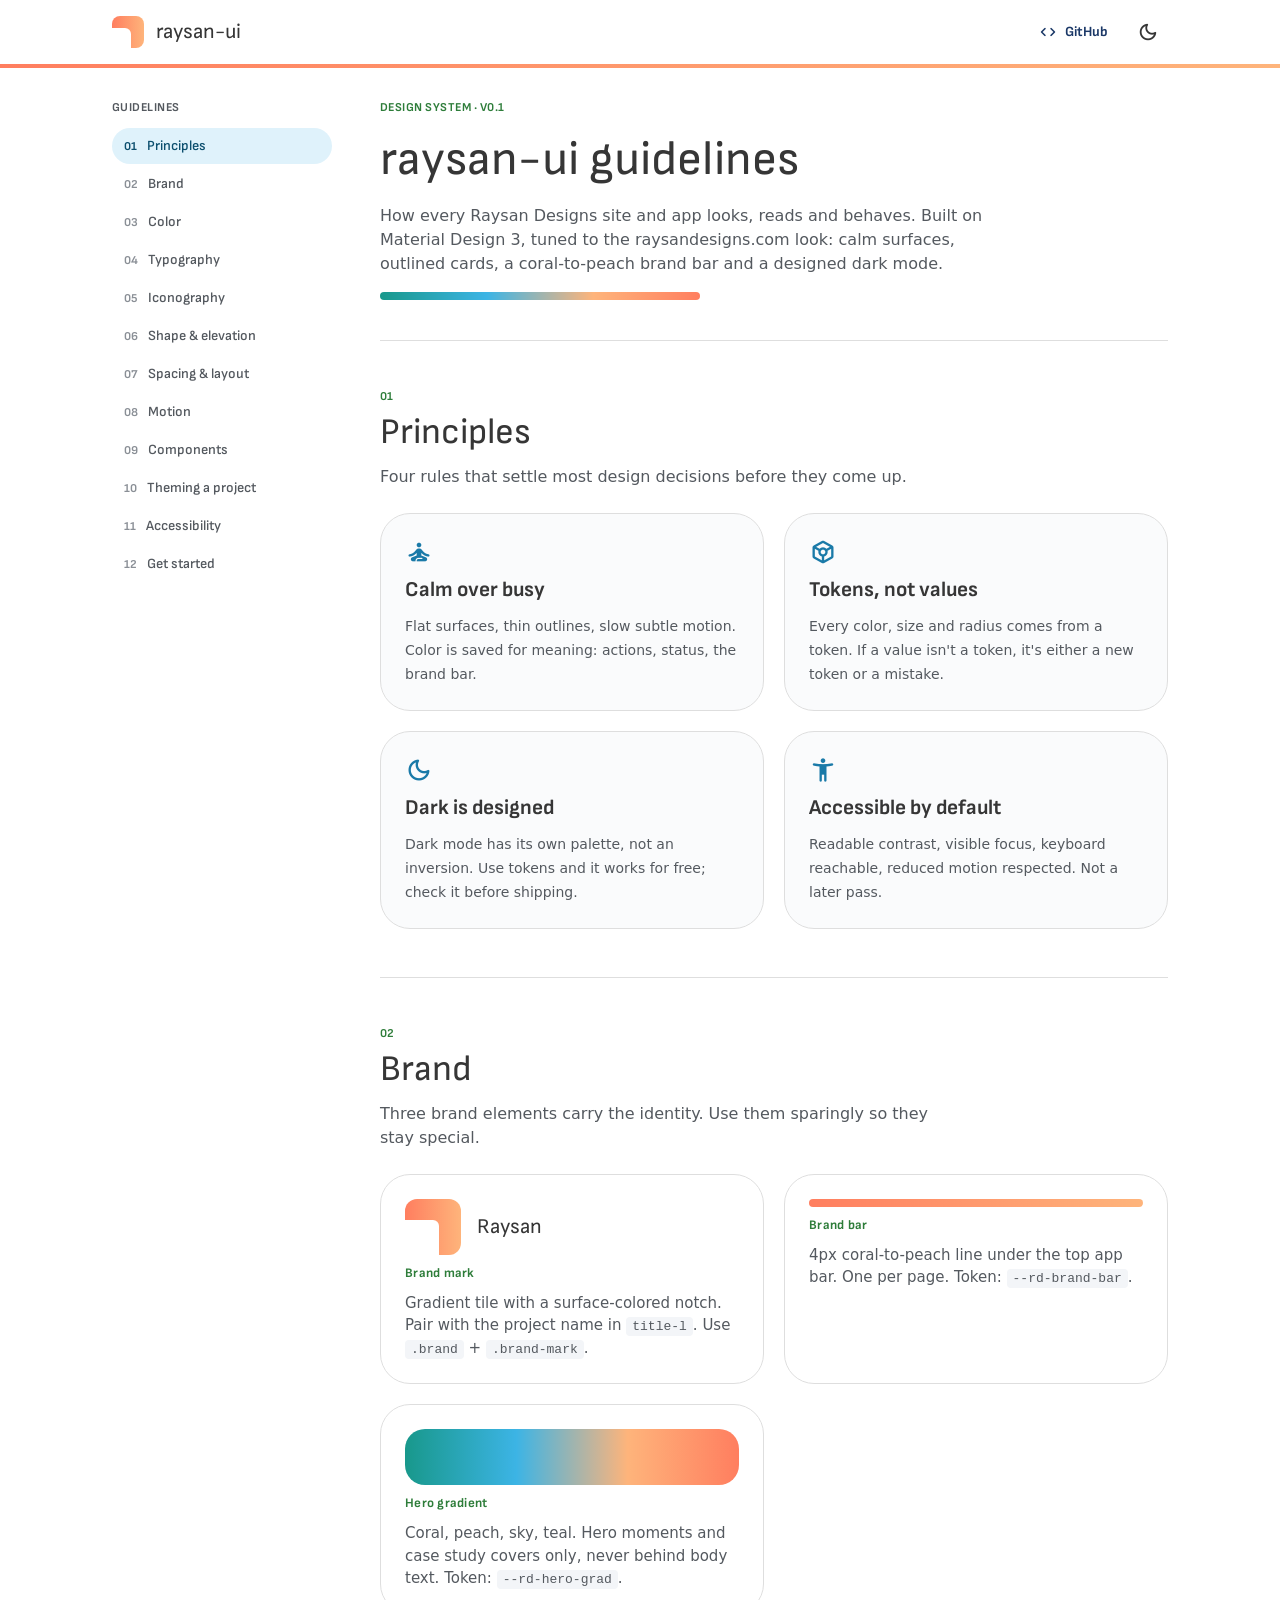
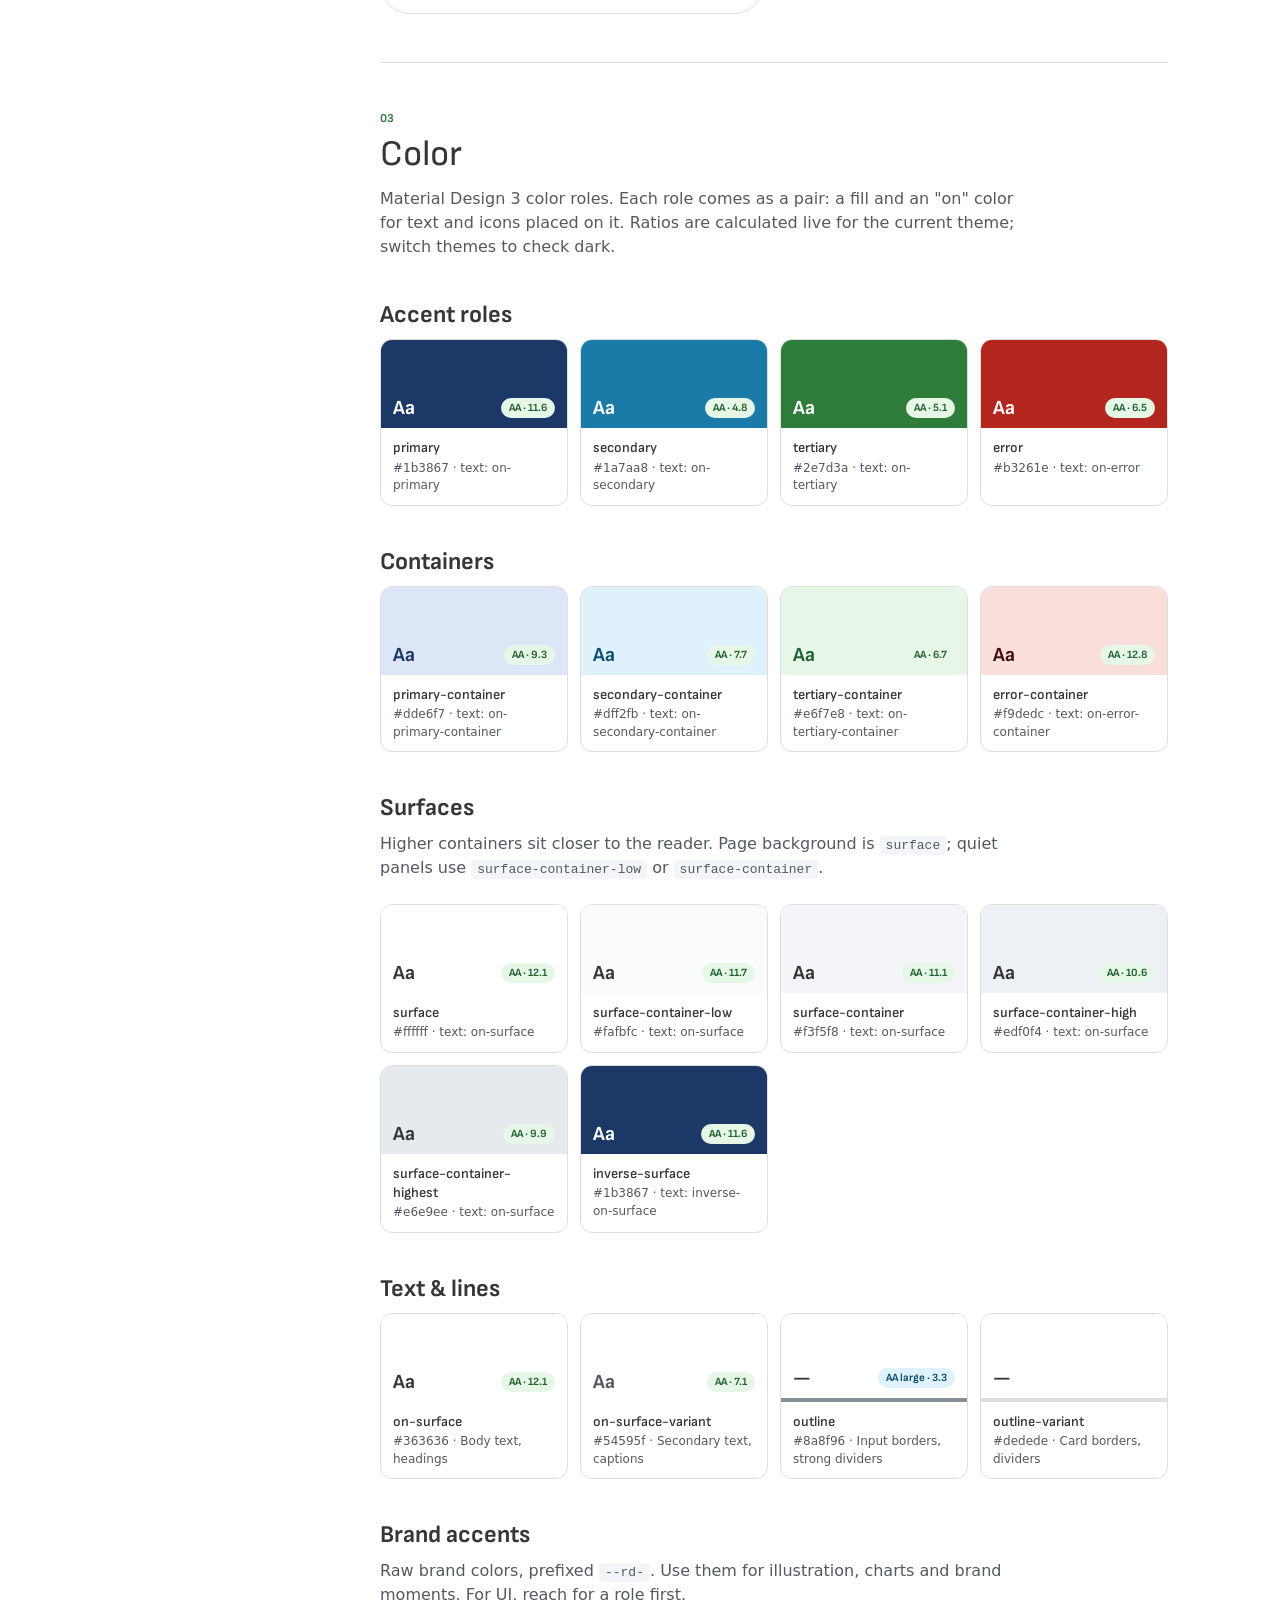
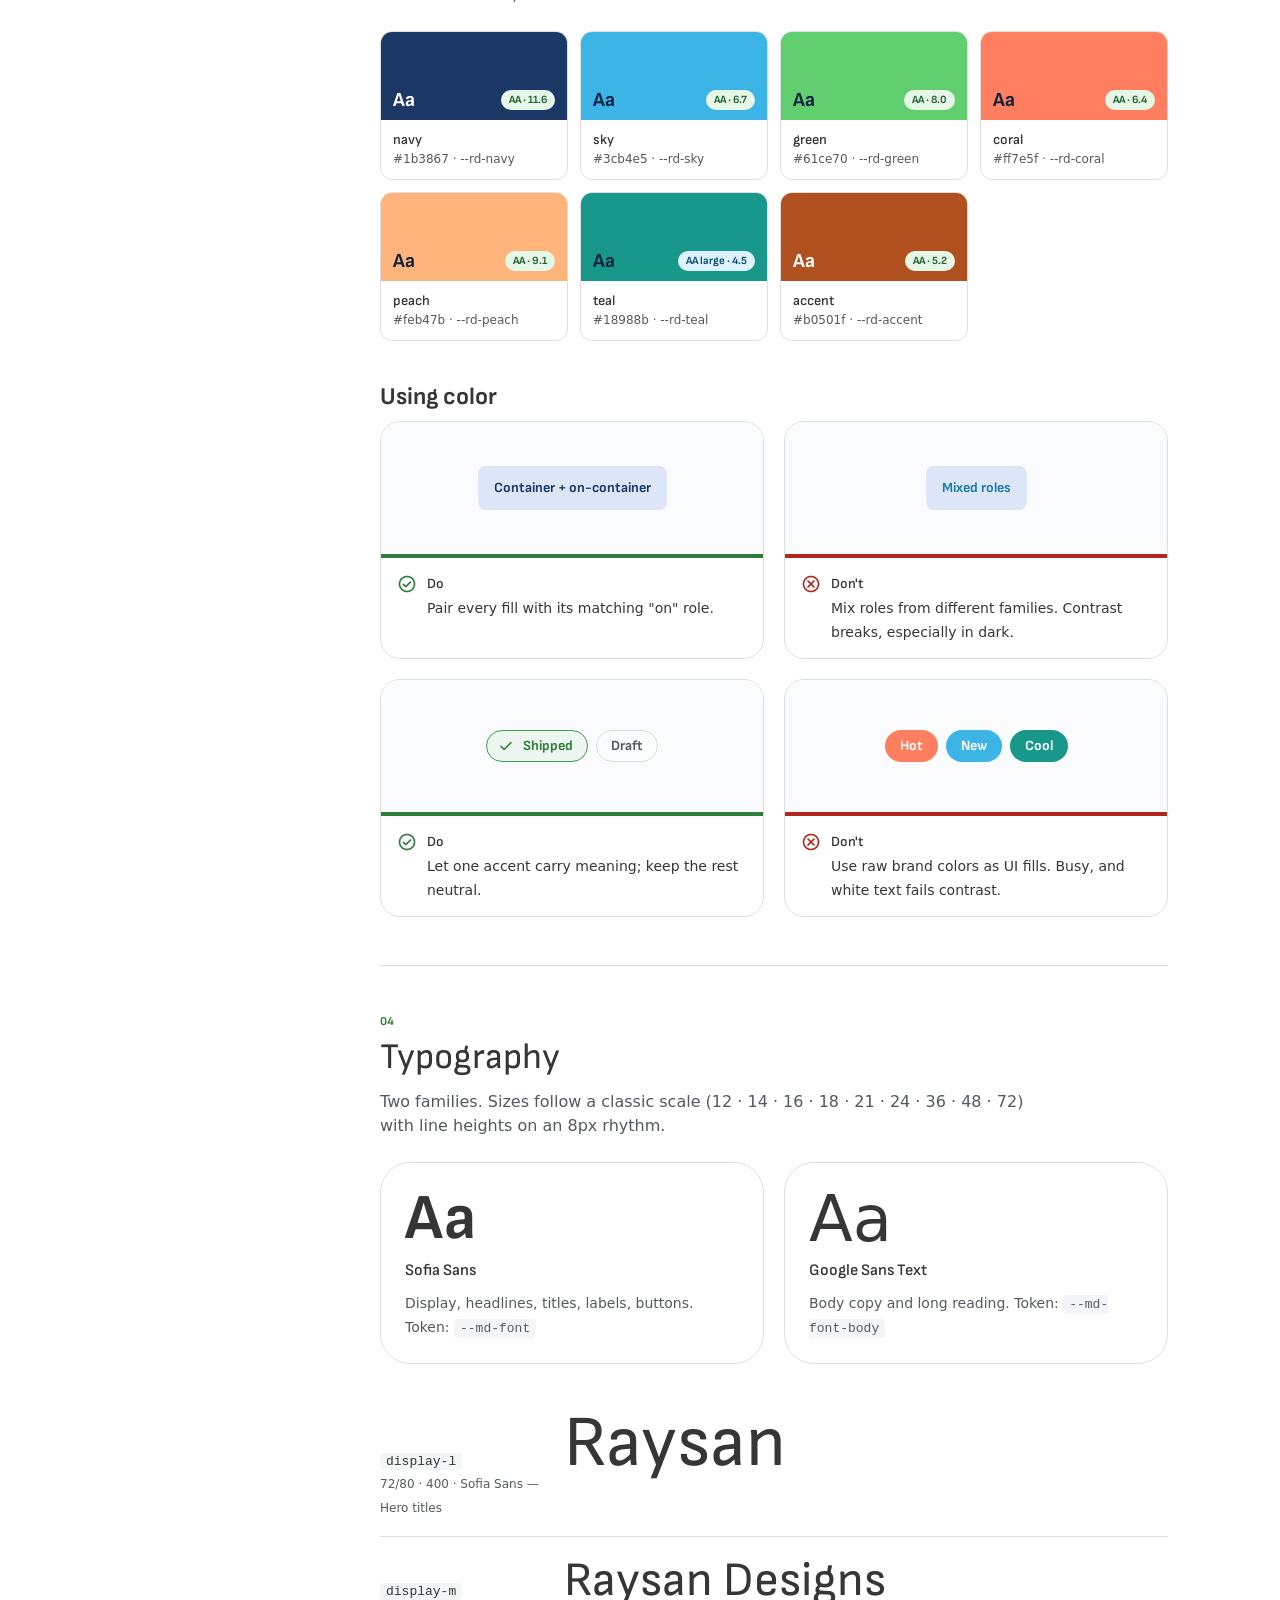
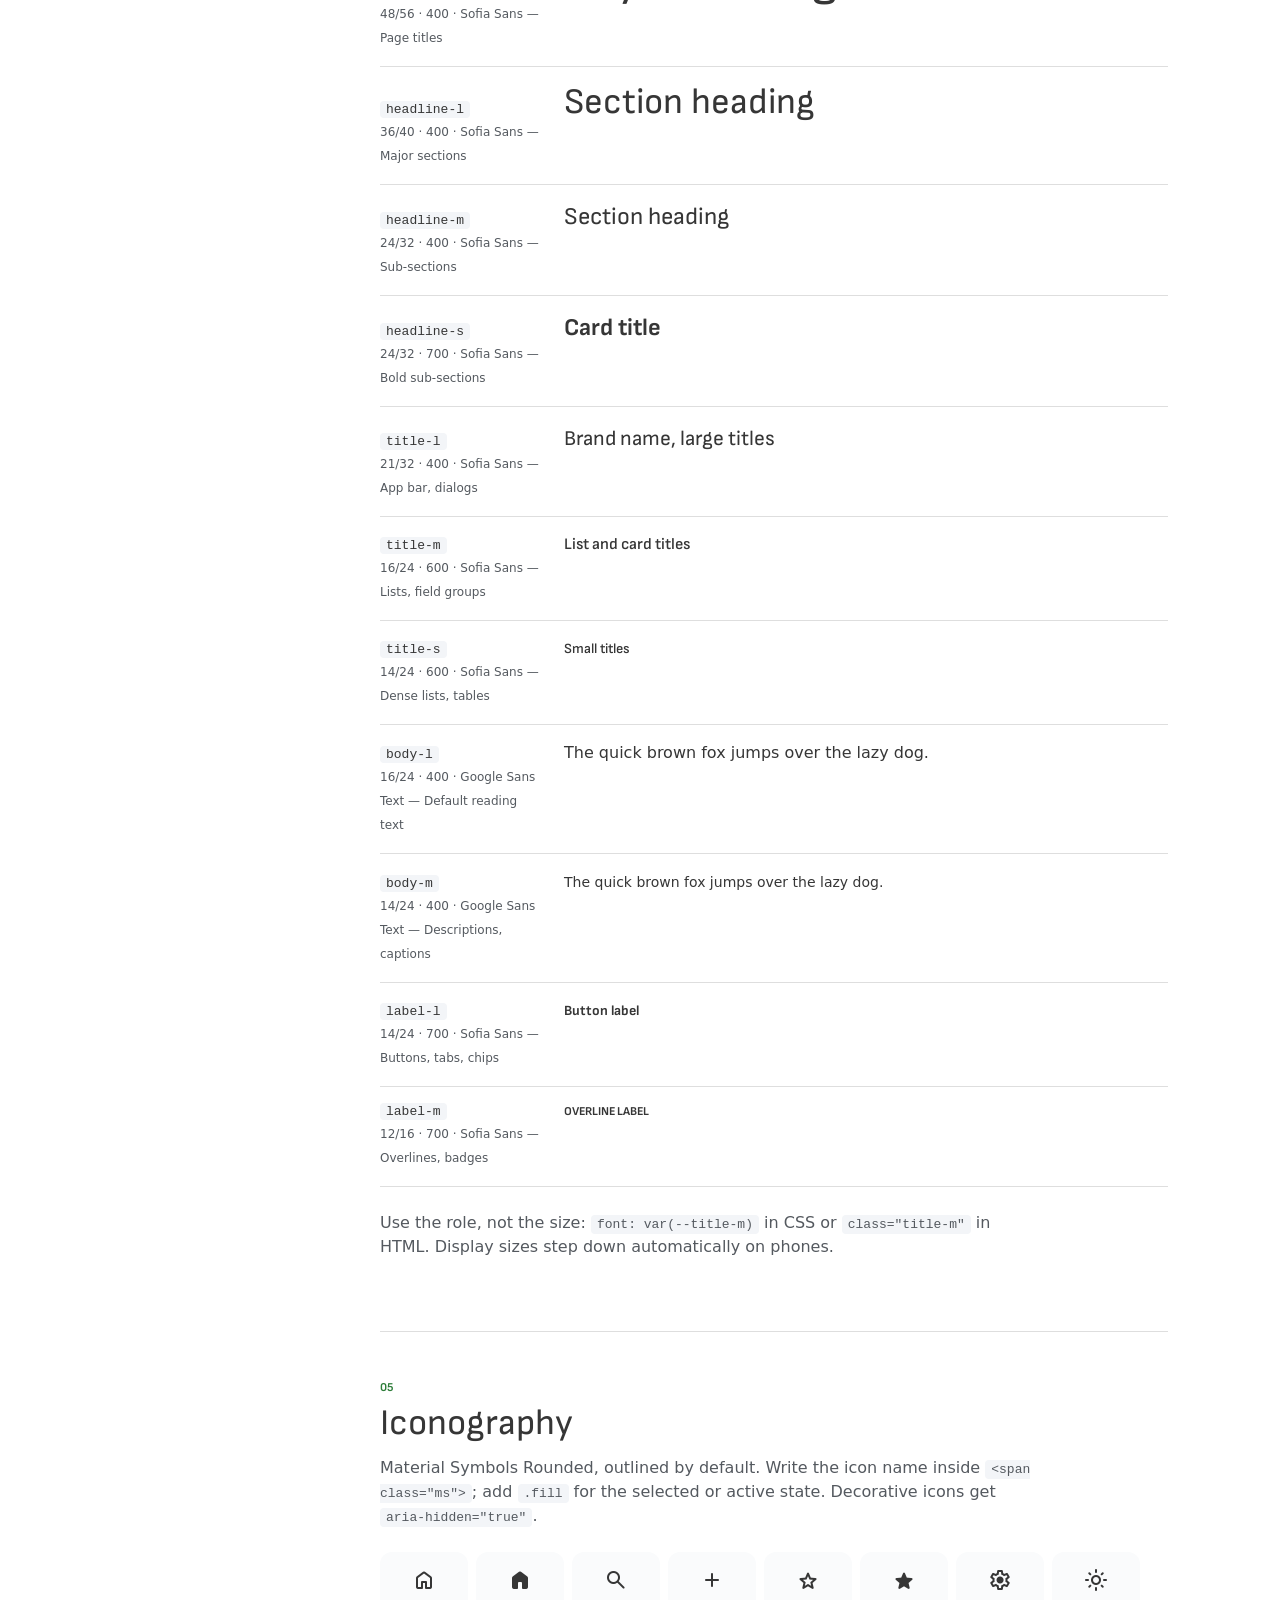
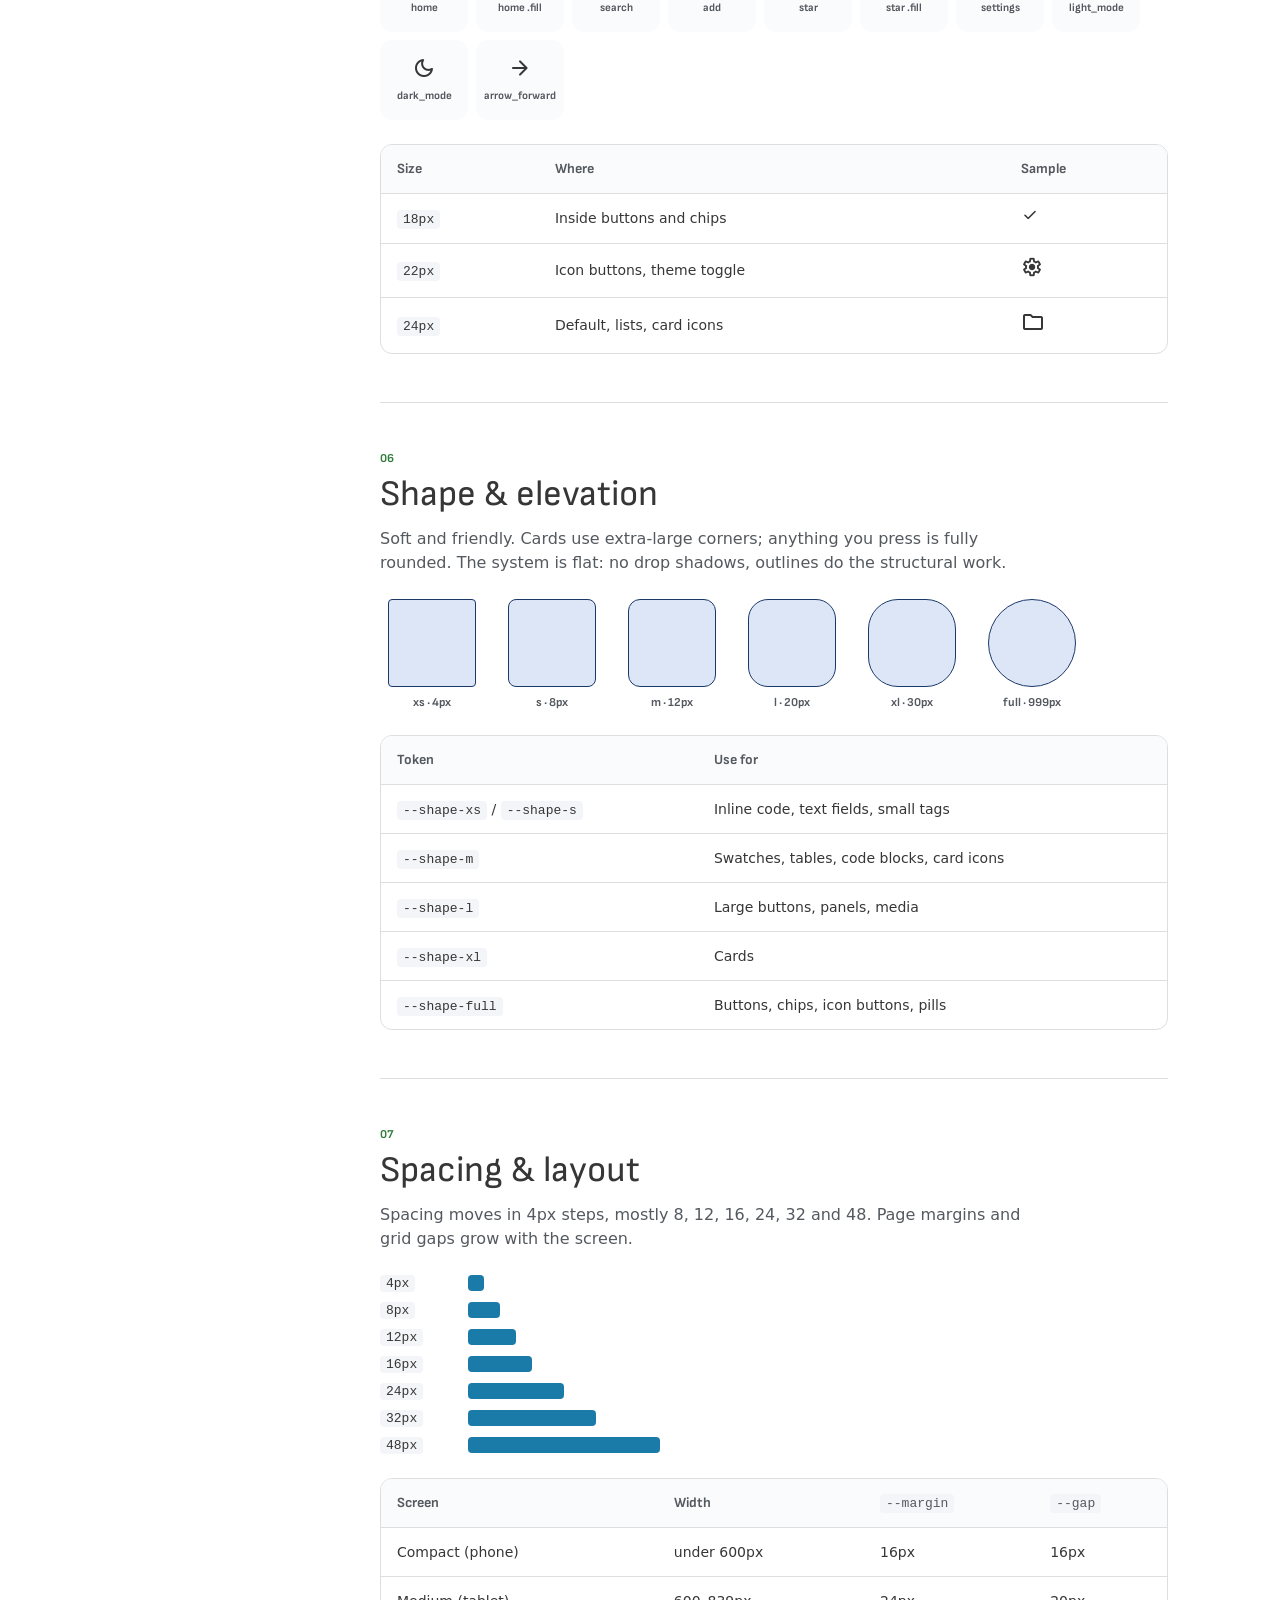
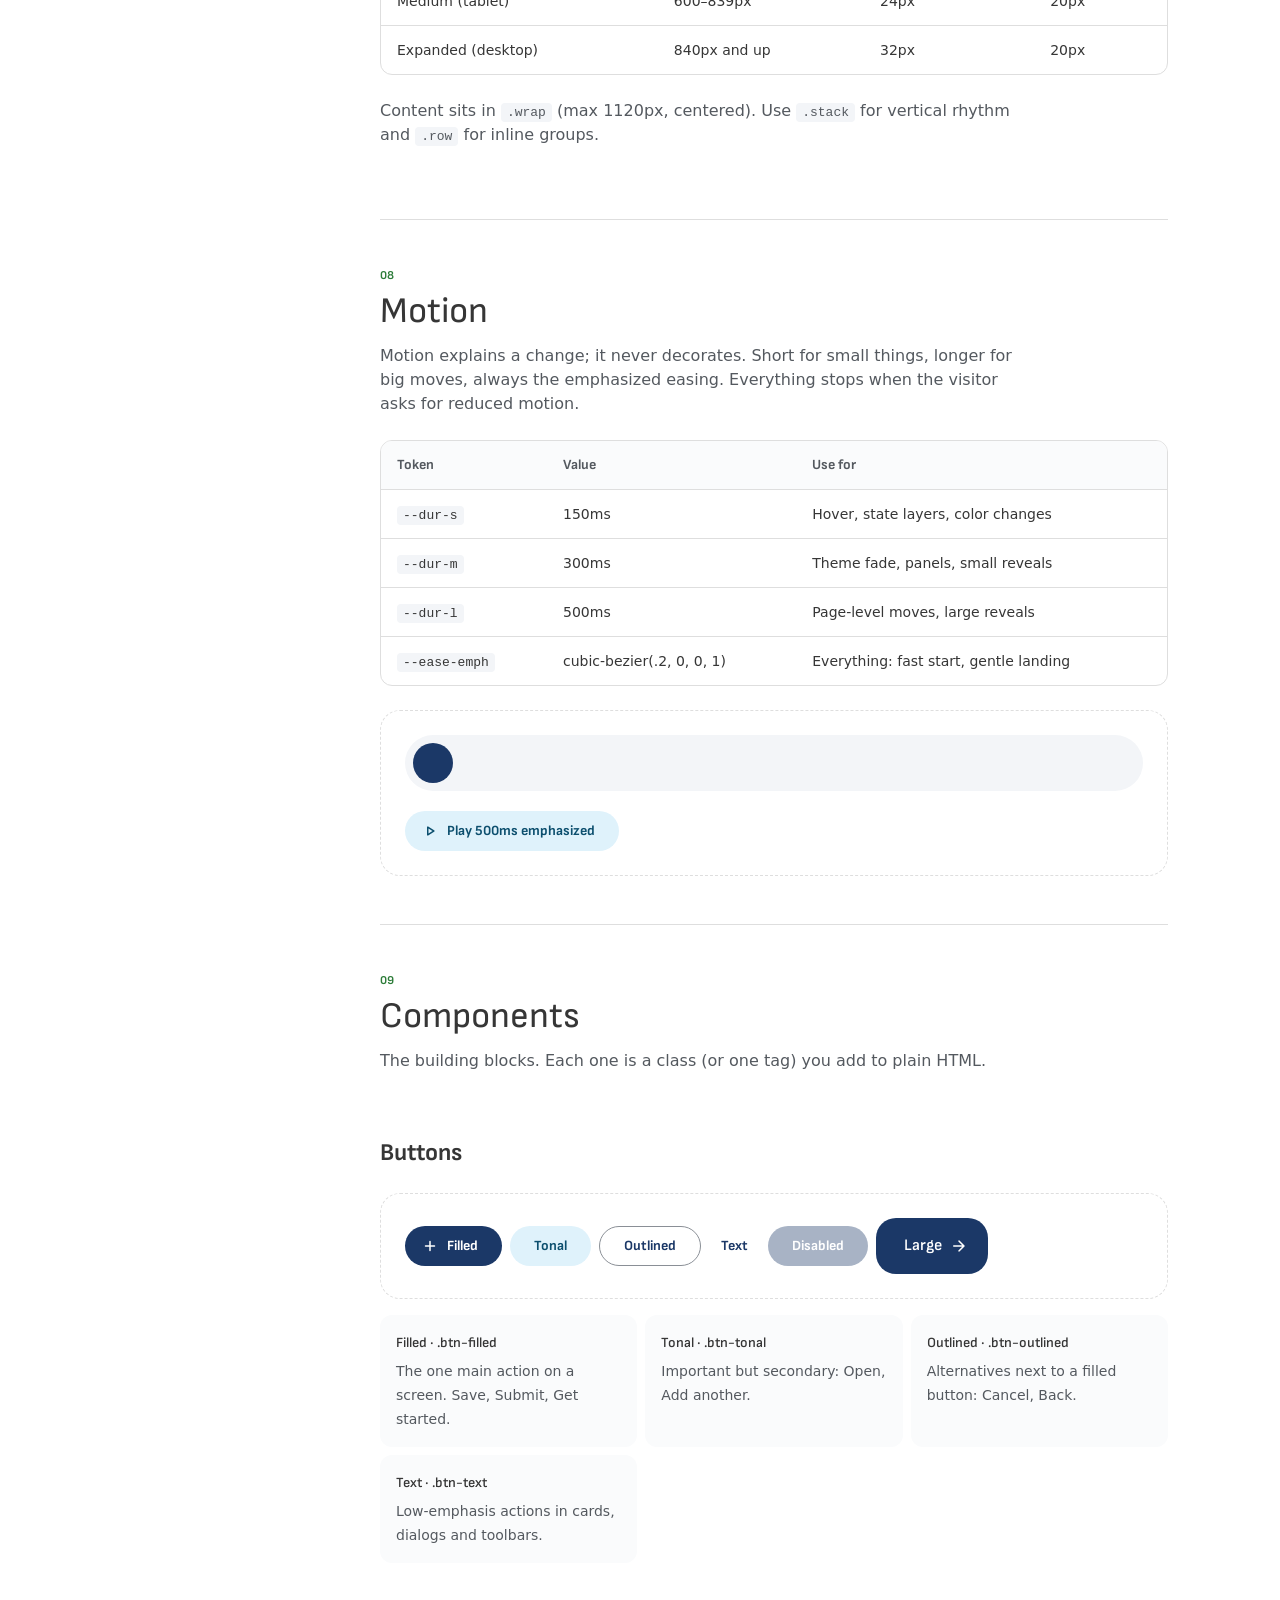
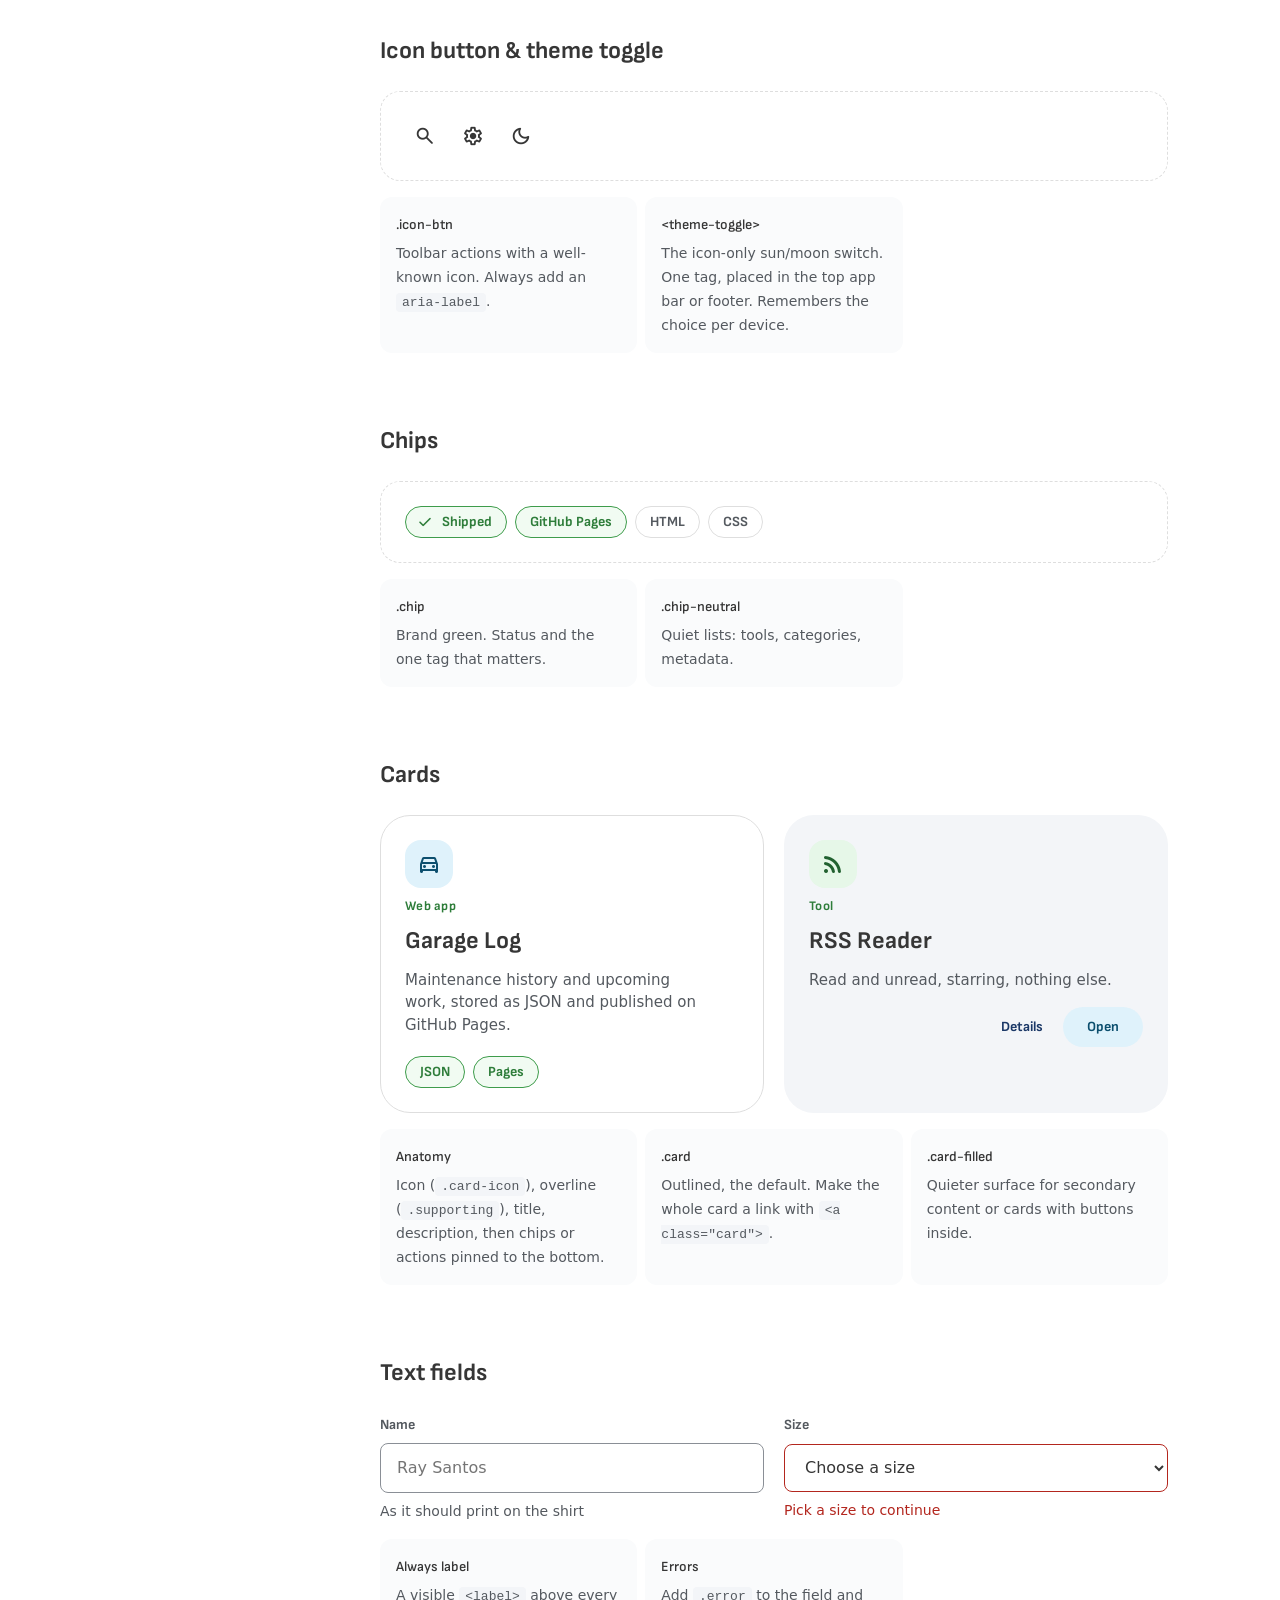
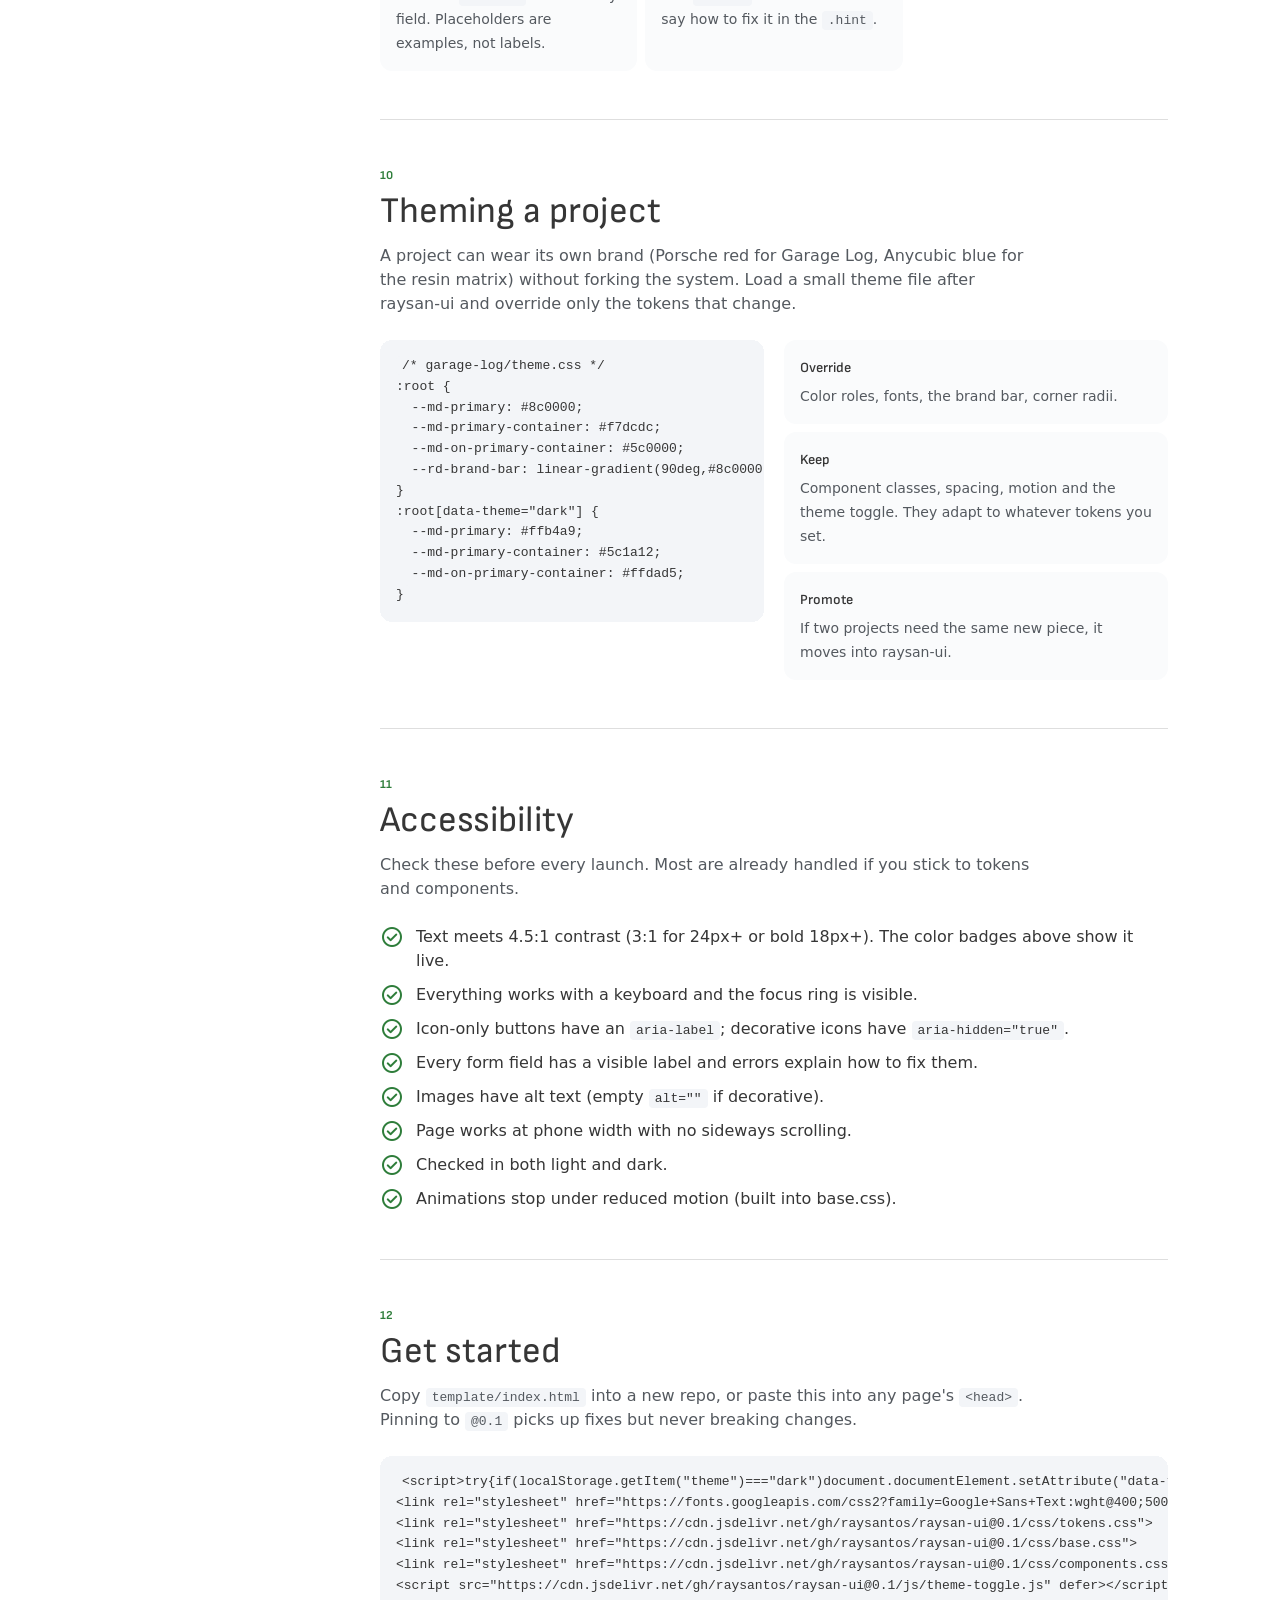
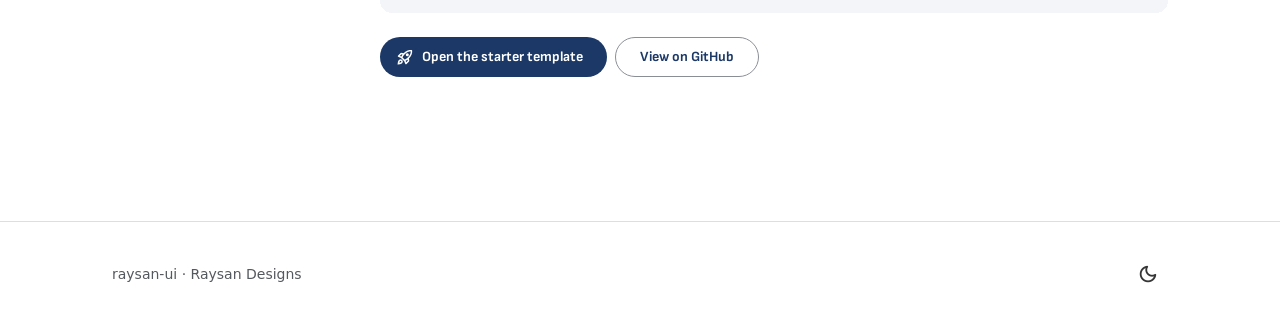
==== index.html @ 1a922b84 "Guidelines page: principles, brand, color with live contrast, type, icons, shape, spacing, motion, c" ====
<!doctype html>
<html lang="en">
<head>
  <meta charset="utf-8">
  <meta name="viewport" content="width=device-width, initial-scale=1">
  <meta name="theme-color" content="#ffffff">
  <title>raysan-ui Guidelines</title>
  <meta name="description" content="Guidelines for the Raysan Designs design system: principles, brand, color, type, icons, shape, spacing, motion, components, theming and accessibility.">
  <script>try{if(localStorage.getItem("theme")==="dark")document.documentElement.setAttribute("data-theme","dark")}catch(e){}</script>
  <link rel="preconnect" href="https://fonts.googleapis.com">
  <link rel="preconnect" href="https://fonts.gstatic.com" crossorigin>
  <link rel="stylesheet" href="https://fonts.googleapis.com/css2?family=Google+Sans+Text:wght@400;500;700&family=Sofia+Sans:ital,wght@0,300;0,400;0,500;0,600;0,700;1,400&family=Material+Symbols+Rounded:opsz,wght,FILL,GRAD@20..48,100..700,0..1,-50..200&display=swap">
  <link rel="stylesheet" href="css/tokens.css">
  <link rel="stylesheet" href="css/base.css">
  <link rel="stylesheet" href="css/components.css">
  <link rel="stylesheet" href="docs/guidelines.css">
  <script src="js/theme-toggle.js" defer></script>
</head>
<body>
  <a class="skip btn btn-filled" href="#main">Skip to content</a>

  <header class="top-app-bar">
    <div class="wrap">
      <a class="brand" href="./"><span class="brand-mark" aria-hidden="true"></span>raysan-ui</a>
      <div class="row">
        <a class="btn btn-text" href="https://github.com/raysantos/raysan-ui"><span class="ms" aria-hidden="true">code</span>GitHub</a>
        <theme-toggle></theme-toggle>
      </div>
    </div>
    <div class="brand-bar"></div>
  </header>

  <div class="wrap g-layout">
    <nav class="g-toc" aria-label="Contents">
      <p>Guidelines</p>
      <ol>
        <li><a href="#principles">Principles</a></li>
        <li><a href="#brand">Brand</a></li>
        <li><a href="#color">Color</a></li>
        <li><a href="#type">Typography</a></li>
        <li><a href="#icons">Iconography</a></li>
        <li><a href="#shape">Shape &amp; elevation</a></li>
        <li><a href="#layout">Spacing &amp; layout</a></li>
        <li><a href="#motion">Motion</a></li>
        <li><a href="#components">Components</a></li>
        <li><a href="#theming">Theming a project</a></li>
        <li><a href="#a11y">Accessibility</a></li>
        <li><a href="#start">Get started</a></li>
      </ol>
    </nav>

    <main id="main">
      <div class="g-hero">
        <p class="overline">Design system · v0.1</p>
        <h1 class="display-m">raysan-ui guidelines</h1>
        <p class="body-l muted" style="max-width:62ch">How every Raysan Designs site and app looks, reads and behaves. Built on Material Design 3, tuned to the raysandesigns.com look: calm surfaces, outlined cards, a coral-to-peach brand bar and a designed dark mode.</p>
        <div class="g-hero-bar" aria-hidden="true"></div>
      </div>

      <!-- 01 Principles -->
      <section class="g-section" id="principles">
        <p class="overline">01</p>
        <h2>Principles</h2>
        <p class="g-lede">Four rules that settle most design decisions before they come up.</p>
        <div class="g-grid-2">
          <div class="g-principle"><span class="ms" aria-hidden="true">self_improvement</span><h3>Calm over busy</h3><p>Flat surfaces, thin outlines, slow subtle motion. Color is saved for meaning: actions, status, the brand bar.</p></div>
          <div class="g-principle"><span class="ms" aria-hidden="true">token</span><h3>Tokens, not values</h3><p>Every color, size and radius comes from a token. If a value isn't a token, it's either a new token or a mistake.</p></div>
          <div class="g-principle"><span class="ms" aria-hidden="true">dark_mode</span><h3>Dark is designed</h3><p>Dark mode has its own palette, not an inversion. Use tokens and it works for free; check it before shipping.</p></div>
          <div class="g-principle"><span class="ms" aria-hidden="true">accessibility_new</span><h3>Accessible by default</h3><p>Readable contrast, visible focus, keyboard reachable, reduced motion respected. Not a later pass.</p></div>
        </div>
      </section>

      <!-- 02 Brand -->
      <section class="g-section" id="brand">
        <p class="overline">02</p>
        <h2>Brand</h2>
        <p class="g-lede">Three brand elements carry the identity. Use them sparingly so they stay special.</p>
        <div class="g-grid-2">
          <div class="card">
            <div class="row" style="gap:16px"><span class="brand-mark" style="width:56px;height:56px;border-radius:12px" aria-hidden="true"></span><span class="title-l">Raysan</span></div>
            <p class="supporting">Brand mark</p>
            <p>Gradient tile with a surface-colored notch. Pair with the project name in <code>title-l</code>. Use <code>.brand</code> + <code>.brand-mark</code>.</p>
          </div>
          <div class="card">
            <div class="brand-bar" style="height:8px;border-radius:4px"></div>
            <p class="supporting">Brand bar</p>
            <p>4px coral-to-peach line under the top app bar. One per page. Token: <code>--rd-brand-bar</code>.</p>
          </div>
          <div class="card">
            <div style="height:56px;border-radius:var(--shape-l);background:var(--rd-hero-grad)"></div>
            <p class="supporting">Hero gradient</p>
            <p>Coral, peach, sky, teal. Hero moments and case study covers only, never behind body text. Token: <code>--rd-hero-grad</code>.</p>
          </div>
        </div>
      </section>

      <!-- 03 Color -->
      <section class="g-section" id="color">
        <p class="overline">03</p>
        <h2>Color</h2>
        <p class="g-lede">Material Design 3 color roles. Each role comes as a pair: a fill and an "on" color for text and icons placed on it. Ratios are calculated live for the current theme; switch themes to check dark.</p>

        <h3>Accent roles</h3>
        <div class="g-grid" data-swatches="primary secondary tertiary error"></div>

        <h3>Containers</h3>
        <div class="g-grid" data-swatches="primary-container secondary-container tertiary-container error-container"></div>

        <h3>Surfaces</h3>
        <p class="g-lede">Higher containers sit closer to the reader. Page background is <code>surface</code>; quiet panels use <code>surface-container-low</code> or <code>surface-container</code>.</p>
        <div class="g-grid" data-swatches="surface surface-container-low surface-container surface-container-high surface-container-highest inverse-surface"></div>

        <h3>Text &amp; lines</h3>
        <div class="g-grid" data-text-swatches="on-surface on-surface-variant outline outline-variant"></div>

        <h3>Brand accents</h3>
        <p class="g-lede">Raw brand colors, prefixed <code>--rd-</code>. Use them for illustration, charts and brand moments. For UI, reach for a role first.</p>
        <div class="g-grid" data-accents="rd-navy rd-sky rd-green rd-coral rd-peach rd-teal rd-accent"></div>

        <h3>Using color</h3>
        <div class="g-grid-2">
          <div class="g-dd do">
            <div class="stage"><span style="padding:10px 16px;border-radius:var(--shape-s);background:var(--md-primary-container);color:var(--md-on-primary-container);font:var(--label-l)">Container + on-container</span></div>
            <div class="verdict"><span class="ms" aria-hidden="true">check_circle</span><div><b>Do</b>Pair every fill with its matching "on" role.</div></div>
          </div>
          <div class="g-dd dont">
            <div class="stage"><span style="padding:10px 16px;border-radius:var(--shape-s);background:var(--md-primary-container);color:var(--md-secondary);font:var(--label-l)">Mixed roles</span></div>
            <div class="verdict"><span class="ms" aria-hidden="true">cancel</span><div><b>Don't</b>Mix roles from different families. Contrast breaks, especially in dark.</div></div>
          </div>
          <div class="g-dd do">
            <div class="stage"><span class="chip"><span class="ms" aria-hidden="true">check</span>Shipped</span><span class="chip chip-neutral">Draft</span></div>
            <div class="verdict"><span class="ms" aria-hidden="true">check_circle</span><div><b>Do</b>Let one accent carry meaning; keep the rest neutral.</div></div>
          </div>
          <div class="g-dd dont">
            <div class="stage"><span class="chip" style="background:var(--rd-coral);color:#fff;border-color:transparent">Hot</span><span class="chip" style="background:var(--rd-sky);color:#fff;border-color:transparent">New</span><span class="chip" style="background:var(--rd-teal);color:#fff;border-color:transparent">Cool</span></div>
            <div class="verdict"><span class="ms" aria-hidden="true">cancel</span><div><b>Don't</b>Use raw brand colors as UI fills. Busy, and white text fails contrast.</div></div>
          </div>
        </div>
      </section>

      <!-- 04 Type -->
      <section class="g-section" id="type">
        <p class="overline">04</p>
        <h2>Typography</h2>
        <p class="g-lede">Two families. Sizes follow a classic scale (12 · 14 · 16 · 18 · 21 · 24 · 36 · 48 · 72) with line heights on an 8px rhythm.</p>
        <div class="g-fonts">
          <div class="g-font"><span class="big" style="font-family:var(--md-font);font-weight:700">Aa</span><strong class="title-m">Sofia Sans</strong><p>Display, headlines, titles, labels, buttons. Token: <code>--md-font</code></p></div>
          <div class="g-font"><span class="big" style="font-family:var(--md-font-body)">Aa</span><strong class="title-m">Google Sans Text</strong><p>Body copy and long reading. Token: <code>--md-font-body</code></p></div>
        </div>
        <div id="type-scale"></div>
        <p class="g-lede" style="margin-top:24px">Use the role, not the size: <code>font: var(--title-m)</code> in CSS or <code>class="title-m"</code> in HTML. Display sizes step down automatically on phones.</p>
      </section>

      <!-- 05 Icons -->
      <section class="g-section" id="icons">
        <p class="overline">05</p>
        <h2>Iconography</h2>
        <p class="g-lede">Material Symbols Rounded, outlined by default. Write the icon name inside <code>&lt;span class="ms"&gt;</code>; add <code>.fill</code> for the selected or active state. Decorative icons get <code>aria-hidden="true"</code>.</p>
        <div class="g-icons">
          <div class="g-icon"><span class="ms" aria-hidden="true">home</span><span>home</span></div>
          <div class="g-icon"><span class="ms fill" aria-hidden="true">home</span><span>home .fill</span></div>
          <div class="g-icon"><span class="ms" aria-hidden="true">search</span><span>search</span></div>
          <div class="g-icon"><span class="ms" aria-hidden="true">add</span><span>add</span></div>
          <div class="g-icon"><span class="ms" aria-hidden="true">star</span><span>star</span></div>
          <div class="g-icon"><span class="ms fill" aria-hidden="true">star</span><span>star .fill</span></div>
          <div class="g-icon"><span class="ms" aria-hidden="true">settings</span><span>settings</span></div>
          <div class="g-icon"><span class="ms" aria-hidden="true">light_mode</span><span>light_mode</span></div>
          <div class="g-icon"><span class="ms" aria-hidden="true">dark_mode</span><span>dark_mode</span></div>
          <div class="g-icon"><span class="ms" aria-hidden="true">arrow_forward</span><span>arrow_forward</span></div>
        </div>
        <div class="g-table-wrap" style="margin-top:24px">
          <table class="g-table">
            <thead><tr><th>Size</th><th>Where</th><th>Sample</th></tr></thead>
            <tbody>
              <tr><td><code>18px</code></td><td>Inside buttons and chips</td><td class="sample"><span class="ms" style="font-size:18px" aria-hidden="true">check</span></td></tr>
              <tr><td><code>22px</code></td><td>Icon buttons, theme toggle</td><td class="sample"><span class="ms" style="font-size:22px" aria-hidden="true">settings</span></td></tr>
              <tr><td><code>24px</code></td><td>Default, lists, card icons</td><td class="sample"><span class="ms" aria-hidden="true">folder</span></td></tr>
            </tbody>
          </table>
        </div>
      </section>

      <!-- 06 Shape -->
      <section class="g-section" id="shape">
        <p class="overline">06</p>
        <h2>Shape &amp; elevation</h2>
        <p class="g-lede">Soft and friendly. Cards use extra-large corners; anything you press is fully rounded. The system is flat: no drop shadows, outlines do the structural work.</p>
        <div class="g-shapes" id="shapes"></div>
        <div class="g-table-wrap" style="margin-top:24px">
          <table class="g-table">
            <thead><tr><th>Token</th><th>Use for</th></tr></thead>
            <tbody>
              <tr><td><code>--shape-xs</code> / <code>--shape-s</code></td><td>Inline code, text fields, small tags</td></tr>
              <tr><td><code>--shape-m</code></td><td>Swatches, tables, code blocks, card icons</td></tr>
              <tr><td><code>--shape-l</code></td><td>Large buttons, panels, media</td></tr>
              <tr><td><code>--shape-xl</code></td><td>Cards</td></tr>
              <tr><td><code>--shape-full</code></td><td>Buttons, chips, icon buttons, pills</td></tr>
            </tbody>
          </table>
        </div>
      </section>

      <!-- 07 Layout -->
      <section class="g-section" id="layout">
        <p class="overline">07</p>
        <h2>Spacing &amp; layout</h2>
        <p class="g-lede">Spacing moves in 4px steps, mostly 8, 12, 16, 24, 32 and 48. Page margins and grid gaps grow with the screen.</p>
        <div class="g-space" id="spacing"></div>
        <div class="g-table-wrap" style="margin-top:24px">
          <table class="g-table">
            <thead><tr><th>Screen</th><th>Width</th><th><code>--margin</code></th><th><code>--gap</code></th></tr></thead>
            <tbody>
              <tr><td>Compact (phone)</td><td>under 600px</td><td>16px</td><td>16px</td></tr>
              <tr><td>Medium (tablet)</td><td>600–839px</td><td>24px</td><td>20px</td></tr>
              <tr><td>Expanded (desktop)</td><td>840px and up</td><td>32px</td><td>20px</td></tr>
            </tbody>
          </table>
        </div>
        <p class="g-lede" style="margin-top:24px">Content sits in <code>.wrap</code> (max 1120px, centered). Use <code>.stack</code> for vertical rhythm and <code>.row</code> for inline groups.</p>
      </section>

      <!-- 08 Motion -->
      <section class="g-section" id="motion">
        <p class="overline">08</p>
        <h2>Motion</h2>
        <p class="g-lede">Motion explains a change; it never decorates. Short for small things, longer for big moves, always the emphasized easing. Everything stops when the visitor asks for reduced motion.</p>
        <div class="g-table-wrap">
          <table class="g-table">
            <thead><tr><th>Token</th><th>Value</th><th>Use for</th></tr></thead>
            <tbody>
              <tr><td><code>--dur-s</code></td><td>150ms</td><td>Hover, state layers, color changes</td></tr>
              <tr><td><code>--dur-m</code></td><td>300ms</td><td>Theme fade, panels, small reveals</td></tr>
              <tr><td><code>--dur-l</code></td><td>500ms</td><td>Page-level moves, large reveals</td></tr>
              <tr><td><code>--ease-emph</code></td><td>cubic-bezier(.2, 0, 0, 1)</td><td>Everything: fast start, gentle landing</td></tr>
            </tbody>
          </table>
        </div>
        <div class="g-demo stack" style="margin-top:24px">
          <div class="g-motion-track" id="motion-track"><div class="g-motion-dot"></div></div>
          <div class="row"><button class="btn btn-tonal" type="button" id="motion-play"><span class="ms" aria-hidden="true">play_arrow</span>Play 500ms emphasized</button></div>
        </div>
      </section>

      <!-- 09 Components -->
      <section class="g-section" id="components">
        <p class="overline">09</p>
        <h2>Components</h2>
        <p class="g-lede">The building blocks. Each one is a class (or one tag) you add to plain HTML.</p>

        <div class="g-comp">
          <h3>Buttons</h3>
          <div class="g-demo row">
            <button class="btn btn-filled" type="button"><span class="ms" aria-hidden="true">add</span>Filled</button>
            <button class="btn btn-tonal" type="button">Tonal</button>
            <button class="btn btn-outlined" type="button">Outlined</button>
            <button class="btn btn-text" type="button">Text</button>
            <button class="btn btn-filled" type="button" disabled>Disabled</button>
            <a class="btn btn-filled btn-lg trail" href="#start">Large<span class="ms" aria-hidden="true">arrow_forward</span></a>
          </div>
          <div class="g-when">
            <div><b>Filled · .btn-filled</b>The one main action on a screen. Save, Submit, Get started.</div>
            <div><b>Tonal · .btn-tonal</b>Important but secondary: Open, Add another.</div>
            <div><b>Outlined · .btn-outlined</b>Alternatives next to a filled button: Cancel, Back.</div>
            <div><b>Text · .btn-text</b>Low-emphasis actions in cards, dialogs and toolbars.</div>
          </div>
        </div>

        <div class="g-comp">
          <h3>Icon button &amp; theme toggle</h3>
          <div class="g-demo row">
            <button class="icon-btn" type="button" aria-label="Search"><span class="ms" aria-hidden="true">search</span></button>
            <button class="icon-btn" type="button" aria-label="Settings"><span class="ms" aria-hidden="true">settings</span></button>
            <theme-toggle></theme-toggle>
          </div>
          <div class="g-when">
            <div><b>.icon-btn</b>Toolbar actions with a well-known icon. Always add an <code>aria-label</code>.</div>
            <div><b>&lt;theme-toggle&gt;</b>The icon-only sun/moon switch. One tag, placed in the top app bar or footer. Remembers the choice per device.</div>
          </div>
        </div>

        <div class="g-comp">
          <h3>Chips</h3>
          <div class="g-demo chips">
            <span class="chip"><span class="ms" aria-hidden="true">check</span>Shipped</span>
            <span class="chip">GitHub Pages</span>
            <span class="chip chip-neutral">HTML</span>
            <span class="chip chip-neutral">CSS</span>
          </div>
          <div class="g-when">
            <div><b>.chip</b>Brand green. Status and the one tag that matters.</div>
            <div><b>.chip-neutral</b>Quiet lists: tools, categories, metadata.</div>
          </div>
        </div>

        <div class="g-comp">
          <h3>Cards</h3>
          <div class="g-grid-2">
            <a class="card" href="#components">
              <div class="card-icon"><span class="ms" aria-hidden="true">directions_car</span></div>
              <p class="supporting">Web app</p>
              <h3 style="margin:0">Garage Log</h3>
              <p>Maintenance history and upcoming work, stored as JSON and published on GitHub Pages.</p>
              <div class="chips"><span class="chip">JSON</span><span class="chip">Pages</span></div>
            </a>
            <div class="card card-filled">
              <div class="card-icon t"><span class="ms" aria-hidden="true">rss_feed</span></div>
              <p class="supporting">Tool</p>
              <h3 style="margin:0">RSS Reader</h3>
              <p>Read and unread, starring, nothing else.</p>
              <div class="card-actions"><button class="btn btn-text" type="button">Details</button><button class="btn btn-tonal" type="button">Open</button></div>
            </div>
          </div>
          <div class="g-when">
            <div><b>Anatomy</b>Icon (<code>.card-icon</code>), overline (<code>.supporting</code>), title, description, then chips or actions pinned to the bottom.</div>
            <div><b>.card</b>Outlined, the default. Make the whole card a link with <code>&lt;a class="card"&gt;</code>.</div>
            <div><b>.card-filled</b>Quieter surface for secondary content or cards with buttons inside.</div>
          </div>
        </div>

        <div class="g-comp">
          <h3>Text fields</h3>
          <div class="g-grid-2">
            <div class="field">
              <label for="f-name">Name</label>
              <input id="f-name" type="text" placeholder="Ray Santos" autocomplete="off">
              <span class="hint">As it should print on the shirt</span>
            </div>
            <div class="field error">
              <label for="f-size">Size</label>
              <select id="f-size"><option value="">Choose a size</option><option>M</option><option>L</option></select>
              <span class="hint">Pick a size to continue</span>
            </div>
          </div>
          <div class="g-when">
            <div><b>Always label</b>A visible <code>&lt;label&gt;</code> above every field. Placeholders are examples, not labels.</div>
            <div><b>Errors</b>Add <code>.error</code> to the field and say how to fix it in the <code>.hint</code>.</div>
          </div>
        </div>
      </section>

      <!-- 10 Theming -->
      <section class="g-section" id="theming">
        <p class="overline">10</p>
        <h2>Theming a project</h2>
        <p class="g-lede">A project can wear its own brand (Porsche red for Garage Log, Anycubic blue for the resin matrix) without forking the system. Load a small theme file after raysan-ui and override only the tokens that change.</p>
        <div class="g-grid-2">
          <div>
<pre class="g-code"><code>/* garage-log/theme.css */
:root {
  --md-primary: #8c0000;
  --md-primary-container: #f7dcdc;
  --md-on-primary-container: #5c0000;
  --rd-brand-bar: linear-gradient(90deg,#8c0000,#d5001c);
}
:root[data-theme="dark"] {
  --md-primary: #ffb4a9;
  --md-primary-container: #5c1a12;
  --md-on-primary-container: #ffdad5;
}</code></pre>
          </div>
          <div class="g-when" style="grid-template-columns:1fr">
            <div><b>Override</b>Color roles, fonts, the brand bar, corner radii.</div>
            <div><b>Keep</b>Component classes, spacing, motion and the theme toggle. They adapt to whatever tokens you set.</div>
            <div><b>Promote</b>If two projects need the same new piece, it moves into raysan-ui.</div>
          </div>
        </div>
      </section>

      <!-- 11 Accessibility -->
      <section class="g-section" id="a11y">
        <p class="overline">11</p>
        <h2>Accessibility</h2>
        <p class="g-lede">Check these before every launch. Most are already handled if you stick to tokens and components.</p>
        <ul class="g-check">
          <li><span class="ms" aria-hidden="true">check_circle</span>Text meets 4.5:1 contrast (3:1 for 24px+ or bold 18px+). The color badges above show it live.</li>
          <li><span class="ms" aria-hidden="true">check_circle</span>Everything works with a keyboard and the focus ring is visible.</li>
          <li><span class="ms" aria-hidden="true">check_circle</span>Icon-only buttons have an <code>aria-label</code>; decorative icons have <code>aria-hidden="true"</code>.</li>
          <li><span class="ms" aria-hidden="true">check_circle</span>Every form field has a visible label and errors explain how to fix them.</li>
          <li><span class="ms" aria-hidden="true">check_circle</span>Images have alt text (empty <code>alt=""</code> if decorative).</li>
          <li><span class="ms" aria-hidden="true">check_circle</span>Page works at phone width with no sideways scrolling.</li>
          <li><span class="ms" aria-hidden="true">check_circle</span>Checked in both light and dark.</li>
          <li><span class="ms" aria-hidden="true">check_circle</span>Animations stop under reduced motion (built into base.css).</li>
        </ul>
      </section>

      <!-- 12 Start -->
      <section class="g-section" id="start">
        <p class="overline">12</p>
        <h2>Get started</h2>
        <p class="g-lede">Copy <code>template/index.html</code> into a new repo, or paste this into any page's <code>&lt;head&gt;</code>. Pinning to <code>@0.1</code> picks up fixes but never breaking changes.</p>
<pre class="g-code"><code>&lt;script&gt;try{if(localStorage.getItem("theme")==="dark")document.documentElement.setAttribute("data-theme","dark")}catch(e){}&lt;/script&gt;
&lt;link rel="stylesheet" href="https://fonts.googleapis.com/css2?family=Google+Sans+Text:wght@400;500;700&amp;family=Sofia+Sans:ital,wght@0,300;0,400;0,500;0,600;0,700;1,400&amp;family=Material+Symbols+Rounded:opsz,wght,FILL,GRAD@20..48,100..700,0..1,-50..200&amp;display=swap"&gt;
&lt;link rel="stylesheet" href="https://cdn.jsdelivr.net/gh/raysantos/raysan-ui@0.1/css/tokens.css"&gt;
&lt;link rel="stylesheet" href="https://cdn.jsdelivr.net/gh/raysantos/raysan-ui@0.1/css/base.css"&gt;
&lt;link rel="stylesheet" href="https://cdn.jsdelivr.net/gh/raysantos/raysan-ui@0.1/css/components.css"&gt;
&lt;script src="https://cdn.jsdelivr.net/gh/raysantos/raysan-ui@0.1/js/theme-toggle.js" defer&gt;&lt;/script&gt;</code></pre>
        <div class="row" style="margin-top:24px">
          <a class="btn btn-filled" href="template/index.html"><span class="ms" aria-hidden="true">rocket_launch</span>Open the starter template</a>
          <a class="btn btn-outlined" href="https://github.com/raysantos/raysan-ui">View on GitHub</a>
        </div>
      </section>
    </main>
  </div>

  <footer class="g-foot">
    <div class="wrap">
      <span>raysan-ui · Raysan Designs</span>
      <theme-toggle></theme-toggle>
    </div>
  </footer>

  <script src="docs/guidelines.js" defer></script>
</body>
</html>
---- css/tokens.css ----
/* raysan-ui · tokens.css
   Design tokens for Raysan Designs projects. Material Design 3 color roles,
   type scale and shape scale, taken from raysandesigns.com.
   Light is the default. Dark is its own palette (not an inversion), switched
   with <html data-theme="dark">, which <theme-toggle> handles for you.

   Brand themes: load a theme file AFTER this one and override only the
   tokens that change (see themes/example.css). Never hard-code colors in
   a project; reach for a token instead. */

:root {
  /* ---------- Color roles (light) ---------- */
  --md-primary: #1b3867;
  --md-on-primary: #ffffff;
  --md-primary-container: #dde6f7;
  --md-on-primary-container: #1b3867;
  --md-secondary: #1a7aa8;
  --md-on-secondary: #ffffff;
  --md-secondary-container: #dff2fb;
  --md-on-secondary-container: #0c4f6e;
  --md-tertiary: #2e7d3a;
  --md-on-tertiary: #ffffff;
  --md-tertiary-container: #e6f7e8;
  --md-on-tertiary-container: #226130;
  --md-error: #b3261e;
  --md-on-error: #ffffff;
  --md-error-container: #f9dedc;
  --md-on-error-container: #410e0b;

  --md-surface: #ffffff;
  --md-on-surface: #363636;
  --md-on-surface-variant: #54595f;
  --md-surface-container-lowest: #ffffff;
  --md-surface-container-low: #fafbfc;
  --md-surface-container: #f3f5f8;
  --md-surface-container-high: #edf0f4;
  --md-surface-container-highest: #e6e9ee;
  --md-inverse-surface: #1b3867;
  --md-inverse-on-surface: #ffffff;
  --md-inverse-primary: #b8cbf2;
  --md-outline: #8a8f96;
  --md-outline-variant: #dedede;
  --md-shadow: #000000;
  --md-scrim: #000000;

  /* ---------- Brand accents ---------- */
  --rd-navy: #1b3867;
  --rd-sky: #3cb4e5;
  --rd-green: #61ce70;
  --rd-green-line: #3e9c4b;
  --rd-coral: #ff7e5f;
  --rd-peach: #feb47b;
  --rd-teal: #18988b;
  --rd-accent: #b0501f;            /* light-mode stand-in for neon orange */
  --rd-chip-ink: #2e7d3a;
  --rd-chip-fill: rgb(97 206 112 / .09);
  --rd-brand-bar: linear-gradient(90deg, var(--rd-coral), var(--rd-peach));
  --rd-hero-grad: linear-gradient(270deg, var(--rd-coral), var(--rd-peach), var(--rd-sky), var(--rd-teal));

  /* ---------- Type ---------- */
  --md-font: "Sofia Sans", system-ui, -apple-system, "Segoe UI", Roboto, sans-serif;
  --md-font-body: "Google Sans Text", "Google Sans", system-ui, -apple-system, "Segoe UI", Roboto, sans-serif;
  --md-font-icon: "Material Symbols Rounded";

  /* Classic scale: 12 · 14 · 16 · 18 · 21 · 24 · 36 · 48 · 72, line heights on an 8px rhythm */
  --fs-12: .75rem; --fs-14: .875rem; --fs-16: 1rem; --fs-18: 1.125rem; --fs-21: 1.3125rem;
  --fs-24: 1.5rem; --fs-36: 2.25rem; --fs-48: 3rem; --fs-72: 4.5rem;

  /* M3 roles as `font` shorthands: use like  font: var(--headline-m); */
  --display-l: 400 4.5rem/5rem var(--md-font);
  --display-m: 400 3rem/3.5rem var(--md-font);
  --headline-l: 400 2.25rem/2.5rem var(--md-font);
  --headline-m: 400 1.5rem/2rem var(--md-font);
  --headline-s: 700 1.5rem/2rem var(--md-font);
  --title-l: 400 1.3125rem/2rem var(--md-font);
  --title-m: 600 1rem/1.5rem var(--md-font);
  --title-s: 600 .875rem/1.5rem var(--md-font);
  --body-l: 400 1rem/1.5rem var(--md-font-body);
  --body-m: 400 .875rem/1.5rem var(--md-font-body);
  --label-l: 700 .875rem/1.5rem var(--md-font);
  --label-m: 700 .75rem/1rem var(--md-font);

  /* ---------- Shape ---------- */
  --shape-xs: 4px; --shape-s: 8px; --shape-m: 12px; --shape-l: 20px; --shape-xl: 30px; --shape-full: 999px;

  /* ---------- Elevation (flat by design; outlines carry structure) ---------- */
  --elev-1: none; --elev-2: none; --elev-3: none;

  /* ---------- Motion ---------- */
  --ease-emph: cubic-bezier(.2, 0, 0, 1);
  --ease-std: cubic-bezier(.2, 0, 0, 1);
  --dur-s: 150ms; --dur-m: 300ms; --dur-l: 500ms;

  /* ---------- Layout ---------- */
  --margin: 16px;
  --gap: 16px;
  --wrap: 1120px;

  color-scheme: light;
}
@media (min-width: 600px) { :root { --margin: 24px; --gap: 20px; } }
@media (min-width: 840px) { :root { --margin: 32px; } }

/* ---------- Dark: its own palette ---------- */
:root[data-theme="dark"] {
  color-scheme: dark;
  --md-primary: #b8cbf2;
  --md-on-primary: #10223f;
  --md-primary-container: #22365a;
  --md-on-primary-container: #dde6f7;
  --md-secondary: #7fcdf0;
  --md-on-secondary: #0b2a38;
  --md-secondary-container: #12384a;
  --md-on-secondary-container: #c9ecfb;
  --md-tertiary: #7edb8a;
  --md-on-tertiary: #0e2a13;
  --md-tertiary-container: #173d1e;
  --md-on-tertiary-container: #bfeec6;
  --md-error: #f2b8b5;
  --md-on-error: #601410;
  --md-error-container: #8c1d18;
  --md-on-error-container: #f9dedc;

  --md-surface: #121417;
  --md-on-surface: #e6e8eb;
  --md-on-surface-variant: #b2b8c0;
  --md-surface-container-lowest: #0d0f12;
  --md-surface-container-low: #16191d;
  --md-surface-container: #1b1f24;
  --md-surface-container-high: #22272d;
  --md-surface-container-highest: #2a3038;
  --md-outline: #8b929b;
  --md-outline-variant: #2e343c;
  --md-inverse-surface: #e6e8eb;
  --md-inverse-on-surface: #1b1f24;
  --md-inverse-primary: #1b3867;

  --rd-accent: #ff8c3a;            /* neon orange */
  --rd-chip-ink: #86e292;
  --rd-chip-fill: rgb(97 206 112 / .12);
}
---- css/base.css ----
/* raysan-ui · base.css
   Reset, page defaults, type roles, icons, focus and the state layer.
   Load after tokens.css. */

*, *::before, *::after { box-sizing: border-box; }
html {
  background: var(--md-surface);
  scroll-behavior: smooth;
  -webkit-text-size-adjust: 100%;
  -webkit-tap-highlight-color: transparent;
}
body {
  margin: 0;
  background: var(--md-surface);
  color: var(--md-on-surface);
  font: var(--body-l);
  -webkit-font-smoothing: antialiased;
}
img, video, svg { max-width: 100%; height: auto; display: block; }
a { color: var(--md-primary); }
h1, h2, h3, h4, p, figure { margin: 0; }
h1, h2, h3, h4 { text-wrap: balance; }
p { text-wrap: pretty; }
button, input, select, textarea { font: inherit; color: inherit; }

:focus-visible { outline: 3px solid var(--md-primary); outline-offset: 2px; }

@media (prefers-reduced-motion: reduce) {
  html { scroll-behavior: auto; }
  *, *::before, *::after { transition: none !important; animation: none !important; }
}

/* ---------- Layout helpers ---------- */
.wrap { max-width: var(--wrap); margin-inline: auto; padding-inline: var(--margin); }
.stack { display: grid; gap: var(--gap); }
.row { display: flex; flex-wrap: wrap; align-items: center; gap: 8px; }
.skip { position: absolute; left: -999px; top: 8px; z-index: 20; }
.skip:focus { left: 8px; }
.visually-hidden {
  position: absolute !important; width: 1px; height: 1px; padding: 0; margin: -1px;
  overflow: hidden; clip: rect(0 0 0 0); white-space: nowrap; border: 0;
}

/* ---------- Type roles as classes ---------- */
.display-l { font: var(--display-l); }
.display-m { font: var(--display-m); }
.headline-l { font: var(--headline-l); }
.headline-m { font: var(--headline-m); }
.headline-s { font: var(--headline-s); }
.title-l { font: var(--title-l); }
.title-m { font: var(--title-m); }
.title-s { font: var(--title-s); }
.body-l { font: var(--body-l); }
.body-m { font: var(--body-m); }
.label-l { font: var(--label-l); }
.label-m { font: var(--label-m); }
.muted { color: var(--md-on-surface-variant); }
.overline { font: var(--label-m); letter-spacing: .04em; text-transform: uppercase; color: var(--rd-chip-ink); }
@media (max-width: 599px) {
  .display-l { font-size: var(--fs-48); line-height: 3.5rem; }
  .display-m { font-size: var(--fs-36); line-height: 2.5rem; }
}

/* ---------- Material Symbols ---------- */
.ms {
  font-family: var(--md-font-icon); font-weight: normal; font-style: normal; font-size: 24px; line-height: 1;
  display: inline-block; white-space: nowrap; direction: ltr; -webkit-font-smoothing: antialiased; flex: none;
  font-variation-settings: "FILL" 0, "wght" 400, "GRAD" 0, "opsz" 24; user-select: none; width: 1em; overflow: hidden;
}
.ms.fill { font-variation-settings: "FILL" 1, "wght" 400, "GRAD" 0, "opsz" 24; }

/* ---------- State layer: M3 hover .08, focus/pressed .10 ---------- */
.sl { position: relative; isolation: isolate; overflow: hidden; }
.sl::before {
  content: ""; position: absolute; inset: 0; background: currentColor; opacity: 0; z-index: -1;
  pointer-events: none; border-radius: inherit; transition: opacity var(--dur-s) linear;
}
.sl:hover::before { opacity: .08; }
.sl:focus-visible::before, .sl:active::before { opacity: .10; }
@media (hover: none) { .sl:hover::before { opacity: 0; } }

/* ---------- Brand bar ---------- */
.brand-bar { height: 4px; background: var(--rd-brand-bar); }

/* ---------- Short color fade while switching themes ---------- */
:root.theme-fading, :root.theme-fading *, :root.theme-fading *::before, :root.theme-fading *::after {
  transition: background-color .3s ease, color .3s ease, border-color .3s ease, fill .3s ease !important;
}
@media (prefers-reduced-motion: reduce) {
  :root.theme-fading, :root.theme-fading *, :root.theme-fading *::before, :root.theme-fading *::after { transition: none !important; }
}
---- css/components.css ----
/* raysan-ui · components.css
   Buttons, chips, cards, text fields, top app bar and the theme toggle.
   Load after base.css. Every value comes from a token. */

/* ---------- Buttons ---------- */
.btn {
  display: inline-flex; align-items: center; justify-content: center; gap: 8px;
  height: 40px; padding: 0 24px; border: 0; border-radius: var(--shape-full);
  font: var(--label-l); text-decoration: none; cursor: pointer; white-space: nowrap;
  transition: background-color var(--dur-s) var(--ease-std), box-shadow var(--dur-s) var(--ease-std);
}
.btn .ms { font-size: 18px; margin-left: -8px; }
.btn.trail .ms { margin-left: 0; margin-right: -8px; }
.btn-filled { background: var(--md-primary); color: var(--md-on-primary); }
.btn-tonal { background: var(--md-secondary-container); color: var(--md-on-secondary-container); }
.btn-outlined { background: transparent; color: var(--md-primary); border: 1px solid var(--md-outline); }
.btn-text { background: transparent; color: var(--md-primary); padding: 0 12px; }
.btn-lg { height: 56px; padding: 0 28px; font: var(--title-m); border-radius: var(--shape-l); }
.btn:disabled, .btn[aria-disabled="true"] { opacity: .38; cursor: not-allowed; pointer-events: none; }

/* Icon button (circular, 40px) */
.icon-btn {
  display: inline-grid; place-items: center; width: 40px; height: 40px; padding: 0;
  border: 0; border-radius: var(--shape-full); background: transparent; color: var(--md-on-surface);
  cursor: pointer; transition: background-color var(--dur-s);
}
.icon-btn:hover { background: var(--md-surface-container-high); }
.icon-btn .ms { font-size: 22px; }
@media (hover: none) { .icon-btn:hover { background: transparent; } }

/* ---------- Chips ---------- */
.chips { display: flex; flex-wrap: wrap; gap: 8px; }
.chip {
  display: inline-flex; align-items: center; gap: 8px; height: 32px; padding: 0 14px;
  border: 1px solid var(--rd-green-line); border-radius: var(--shape-full);
  background: var(--rd-chip-fill); color: var(--rd-chip-ink); font: 700 .875rem/1 var(--md-font);
}
.chip .ms { font-size: 18px; color: currentColor; margin-left: -4px; }
.chip-neutral { border-color: var(--md-outline-variant); background: transparent; color: var(--md-on-surface-variant); }

/* ---------- Cards ---------- */
.card {
  display: flex; flex-direction: column; gap: 12px; padding: 24px;
  border: 1px solid var(--md-outline-variant); border-radius: var(--shape-xl);
  background: var(--md-surface); color: var(--md-on-surface); text-decoration: none;
}
.card-filled { background: var(--md-surface-container); border-color: transparent; }
.card h3 { font: 700 1.625rem/1.2 var(--md-font); }
.card p { font: var(--body-m); font-size: .9375rem; line-height: 1.4rem; color: var(--md-on-surface-variant); }
.card .supporting { font: 700 .8125rem/1 var(--md-font); letter-spacing: .02em; color: var(--rd-chip-ink); }
.card .chips { margin-top: auto; padding-top: 8px; }
.card .card-actions { display: flex; justify-content: flex-end; gap: 8px; margin-top: 4px; }
.card-icon {
  width: 48px; height: 48px; border-radius: 16px; display: grid; place-items: center;
  background: var(--md-secondary-container); color: var(--md-on-secondary-container);
}
.card-icon.t { background: var(--md-tertiary-container); color: var(--md-on-tertiary-container); }
.card-icon.p { background: var(--md-primary-container); color: var(--md-on-primary-container); }
a.card { transition: border-color var(--dur-s); }
a.card:hover { border-color: var(--md-outline); }

/* ---------- Text fields (outlined) ---------- */
.field { display: grid; gap: 6px; }
.field label { font: var(--label-l); color: var(--md-on-surface-variant); }
.field input, .field select, .field textarea {
  min-height: 48px; padding: 12px 16px; border: 1px solid var(--md-outline); border-radius: var(--shape-s);
  background: var(--md-surface); color: var(--md-on-surface); font: var(--body-l);
}
.field textarea { min-height: 96px; resize: vertical; }
.field input:focus-visible, .field select:focus-visible, .field textarea:focus-visible {
  outline: 2px solid var(--md-primary); outline-offset: -1px; border-color: var(--md-primary);
}
.field .hint { font: var(--body-m); color: var(--md-on-surface-variant); }
.field.error input, .field.error select, .field.error textarea { border-color: var(--md-error); }
.field.error .hint { color: var(--md-error); }

/* ---------- Top app bar ---------- */
.top-app-bar { position: sticky; top: 0; z-index: 10; background: var(--md-surface); }
.top-app-bar .wrap { height: 64px; display: flex; align-items: center; justify-content: space-between; gap: 16px; }
.brand { display: inline-flex; align-items: center; gap: 12px; color: var(--md-on-surface); text-decoration: none; font: var(--title-l); }
.brand-mark { width: 32px; height: 32px; border-radius: var(--shape-s); background: var(--rd-brand-bar); position: relative; flex: none; }
.brand-mark::after {
  content: ""; position: absolute; left: 0; bottom: 0; width: 60%; height: 62%;
  background: var(--md-surface); border-top-right-radius: 6px;
}

/* ---------- Theme toggle (rendered by <theme-toggle>) ---------- */
theme-toggle { display: inline-flex; }
.theme-toggle {
  display: inline-grid; place-items: center; width: 40px; height: 40px; padding: 0;
  border: 0; border-radius: var(--shape-full); background: transparent; color: var(--md-on-surface);
  cursor: pointer; transition: background-color var(--dur-s);
}
.theme-toggle:hover { background: var(--md-surface-container-high); }
.theme-toggle .ms { font-size: 22px; }
@media (hover: none) { .theme-toggle:hover { background: transparent; } }
---- docs/guidelines.css ----
/* raysan-ui · docs/guidelines.css
   Layout for the guidelines page only. Built from tokens like any project. */

.g-layout { display: grid; grid-template-columns: minmax(0, 1fr); gap: 48px; padding-block: 32px 96px; }
.g-layout > main { min-width: 0; }
@media (min-width: 960px) { .g-layout { grid-template-columns: 220px minmax(0, 1fr); } }

/* Sidebar contents */
.g-toc { display: none; }
@media (min-width: 960px) {
  .g-toc { display: block; position: sticky; top: 88px; align-self: start; max-height: calc(100vh - 104px); overflow-y: auto; }
}
.g-toc p { font: var(--label-m); letter-spacing: .04em; text-transform: uppercase; color: var(--md-on-surface-variant); margin-bottom: 12px; }
.g-toc ol { list-style: none; margin: 0; padding: 0; display: grid; gap: 2px; counter-reset: toc; }
.g-toc a {
  display: flex; gap: 10px; align-items: baseline; padding: 6px 12px; border-radius: var(--shape-full);
  color: var(--md-on-surface-variant); text-decoration: none; font: var(--title-s);
}
.g-toc a::before { counter-increment: toc; content: counter(toc, decimal-leading-zero); font: var(--label-m); color: var(--md-outline); }
.g-toc a:hover { background: var(--md-surface-container); color: var(--md-on-surface); }
.g-toc a[aria-current] { background: var(--md-secondary-container); color: var(--md-on-secondary-container); }
.g-toc a[aria-current]::before { color: inherit; }

/* Sections */
.g-hero { display: grid; gap: 16px; padding-bottom: 40px; }
.g-hero-bar { height: 8px; max-width: 320px; border-radius: var(--shape-full); background: var(--rd-hero-grad); }
.g-section { padding-block: 48px; border-top: 1px solid var(--md-outline-variant); scroll-margin-top: 72px; }
.g-section > .overline { margin-bottom: 8px; }
.g-section > h2 { font: var(--headline-l); margin-bottom: 12px; }
.g-section h3 { font: var(--headline-s); margin: 40px 0 8px; }
.g-lede { color: var(--md-on-surface-variant); max-width: 64ch; margin-bottom: 24px; }
.g-section code, .g-table code { font: 500 .8125rem/1 ui-monospace, SFMono-Regular, Menlo, Consolas, monospace; background: var(--md-surface-container); padding: 2px 6px; border-radius: var(--shape-xs); }

.g-grid { display: grid; gap: 12px; grid-template-columns: repeat(auto-fill, minmax(180px, 1fr)); }
.g-grid-2 { display: grid; gap: var(--gap); grid-template-columns: repeat(auto-fill, minmax(280px, 1fr)); }
.g-demo { padding: 24px; border: 1px dashed var(--md-outline-variant); border-radius: var(--shape-l); }

/* Principles */
.g-principle { display: grid; gap: 8px; padding: 24px; border-radius: var(--shape-xl); background: var(--md-surface-container-low); border: 1px solid var(--md-outline-variant); }
.g-principle .ms { color: var(--md-secondary); font-size: 28px; }
.g-principle h3 { font: var(--title-l); font-weight: 700; margin: 0; }
.g-principle p { font: var(--body-m); color: var(--md-on-surface-variant); }

/* Color swatches */
.g-swatch { border: 1px solid var(--md-outline-variant); border-radius: var(--shape-m); overflow: hidden; background: var(--md-surface); }
.g-swatch .face { height: 88px; padding: 10px 12px; display: flex; justify-content: space-between; align-items: flex-end; }
.g-swatch .face b { font: 700 1.25rem/1 var(--md-font); }
.g-swatch .meta { padding: 10px 12px; display: grid; gap: 2px; font: var(--body-m); font-size: .75rem; line-height: 1.1rem; }
.g-swatch .meta strong { font: var(--title-s); line-height: 1.2rem; overflow-wrap: anywhere; }
.g-swatch .meta span { color: var(--md-on-surface-variant); overflow-wrap: anywhere; }
.g-badge { display: inline-flex; align-items: center; height: 20px; padding: 0 8px; border-radius: var(--shape-full); font: var(--label-m); font-size: .6875rem; }
.g-badge.pass { background: var(--md-tertiary-container); color: var(--md-on-tertiary-container); }
.g-badge.large { background: var(--md-secondary-container); color: var(--md-on-secondary-container); }
.g-badge.fail { background: var(--md-error-container); color: var(--md-on-error-container); }

/* Do / Don't */
.g-dd { border-radius: var(--shape-l); overflow: hidden; border: 1px solid var(--md-outline-variant); background: var(--md-surface); }
.g-dd .stage { padding: 28px 24px; min-height: 132px; display: flex; flex-wrap: wrap; gap: 8px; align-items: center; justify-content: center; background: var(--md-surface-container-low); }
.g-dd .verdict { display: flex; gap: 10px; align-items: flex-start; padding: 14px 16px; font: var(--body-m); border-top: 4px solid; }
.g-dd .verdict .ms { font-size: 20px; margin-top: 2px; }
.g-dd.do .verdict { border-color: var(--md-tertiary); }
.g-dd.do .verdict .ms { color: var(--md-tertiary); }
.g-dd.dont .verdict { border-color: var(--md-error); }
.g-dd.dont .verdict .ms { color: var(--md-error); }
.g-dd .verdict b { display: block; font: var(--title-s); }

/* Tables */
.g-table-wrap { overflow-x: auto; border: 1px solid var(--md-outline-variant); border-radius: var(--shape-m); }
.g-table { width: 100%; border-collapse: collapse; font: var(--body-m); }
.g-table th { text-align: left; font: var(--label-l); color: var(--md-on-surface-variant); background: var(--md-surface-container-low); }
.g-table th, .g-table td { padding: 12px 16px; border-bottom: 1px solid var(--md-outline-variant); vertical-align: middle; }
.g-table tr:last-child td { border-bottom: 0; }
.g-table .sample { white-space: nowrap; }

/* Type specimen */
.g-type-row { display: grid; gap: 4px 24px; padding-block: 16px; border-bottom: 1px solid var(--md-outline-variant); }
@media (min-width: 720px) { .g-type-row { grid-template-columns: 160px minmax(0, 1fr); align-items: baseline; } }
.g-type-row .spec { display: grid; gap: 2px; }
.g-type-row .spec code { justify-self: start; }
.g-type-row .spec span { font: var(--body-m); font-size: .75rem; color: var(--md-on-surface-variant); }
.g-type-row .sample { overflow-wrap: anywhere; }
.g-fonts { display: grid; gap: var(--gap); grid-template-columns: repeat(auto-fill, minmax(260px, 1fr)); margin-bottom: 24px; }
.g-font { padding: 24px; border-radius: var(--shape-xl); border: 1px solid var(--md-outline-variant); display: grid; gap: 8px; }
.g-font .big { font-size: 4rem; line-height: 1; }
.g-font p { font: var(--body-m); color: var(--md-on-surface-variant); }

/* Icons */
.g-icons { display: flex; flex-wrap: wrap; gap: 8px; }
.g-icon { width: 88px; display: grid; justify-items: center; gap: 8px; padding: 16px 8px; border-radius: var(--shape-m); background: var(--md-surface-container-low); }
.g-icon span:last-child { font: var(--label-m); font-size: .6875rem; color: var(--md-on-surface-variant); text-align: center; overflow-wrap: anywhere; }

/* Shape, spacing, motion */
.g-shapes { display: flex; flex-wrap: wrap; gap: 16px; }
.g-shape { width: 104px; display: grid; gap: 8px; justify-items: center; font: var(--label-m); color: var(--md-on-surface-variant); }
.g-shape div { width: 88px; height: 88px; background: var(--md-primary-container); border: 1px solid var(--md-primary); }
.g-space { display: grid; gap: 10px; }
.g-space-row { display: grid; grid-template-columns: 72px 1fr; gap: 16px; align-items: center; font: var(--body-m); }
.g-space-row code { justify-self: start; }
.g-space-row div { height: 16px; border-radius: var(--shape-xs); background: var(--md-secondary); }
.g-motion-track { position: relative; height: 56px; border-radius: var(--shape-full); background: var(--md-surface-container); overflow: hidden; }
.g-motion-dot { position: absolute; top: 8px; left: 8px; width: 40px; height: 40px; border-radius: var(--shape-full); background: var(--md-primary); transition: transform var(--dur-l) var(--ease-emph); }
.g-motion-track.go .g-motion-dot { transform: translateX(calc(var(--track-w, 300px) - 56px)); }

/* Component anatomy */
.g-comp { display: grid; gap: 16px; }
.g-comp + .g-comp { margin-top: 32px; }
.g-when { display: grid; gap: 8px; grid-template-columns: repeat(auto-fill, minmax(220px, 1fr)); }
.g-when div { padding: 16px; border-radius: var(--shape-m); background: var(--md-surface-container-low); font: var(--body-m); color: var(--md-on-surface-variant); }
.g-when b { display: block; color: var(--md-on-surface); font: var(--title-s); margin-bottom: 4px; }

/* Checklist */
.g-check { list-style: none; margin: 0; padding: 0; display: grid; gap: 10px; }
.g-check li { position: relative; padding-left: 36px; font: var(--body-l); overflow-wrap: anywhere; }
.g-check .ms { position: absolute; left: 0; top: 0; color: var(--md-tertiary); }

pre.g-code { margin: 0; padding: 16px; border-radius: var(--shape-m); background: var(--md-surface-container); color: var(--md-on-surface); overflow-x: auto; font: 400 .8125rem/1.6 ui-monospace, SFMono-Regular, Menlo, Consolas, monospace; }

.g-foot { padding-block: 32px; border-top: 1px solid var(--md-outline-variant); }
.g-foot .wrap { display: flex; justify-content: space-between; align-items: center; gap: 16px; color: var(--md-on-surface-variant); font: var(--body-m); }
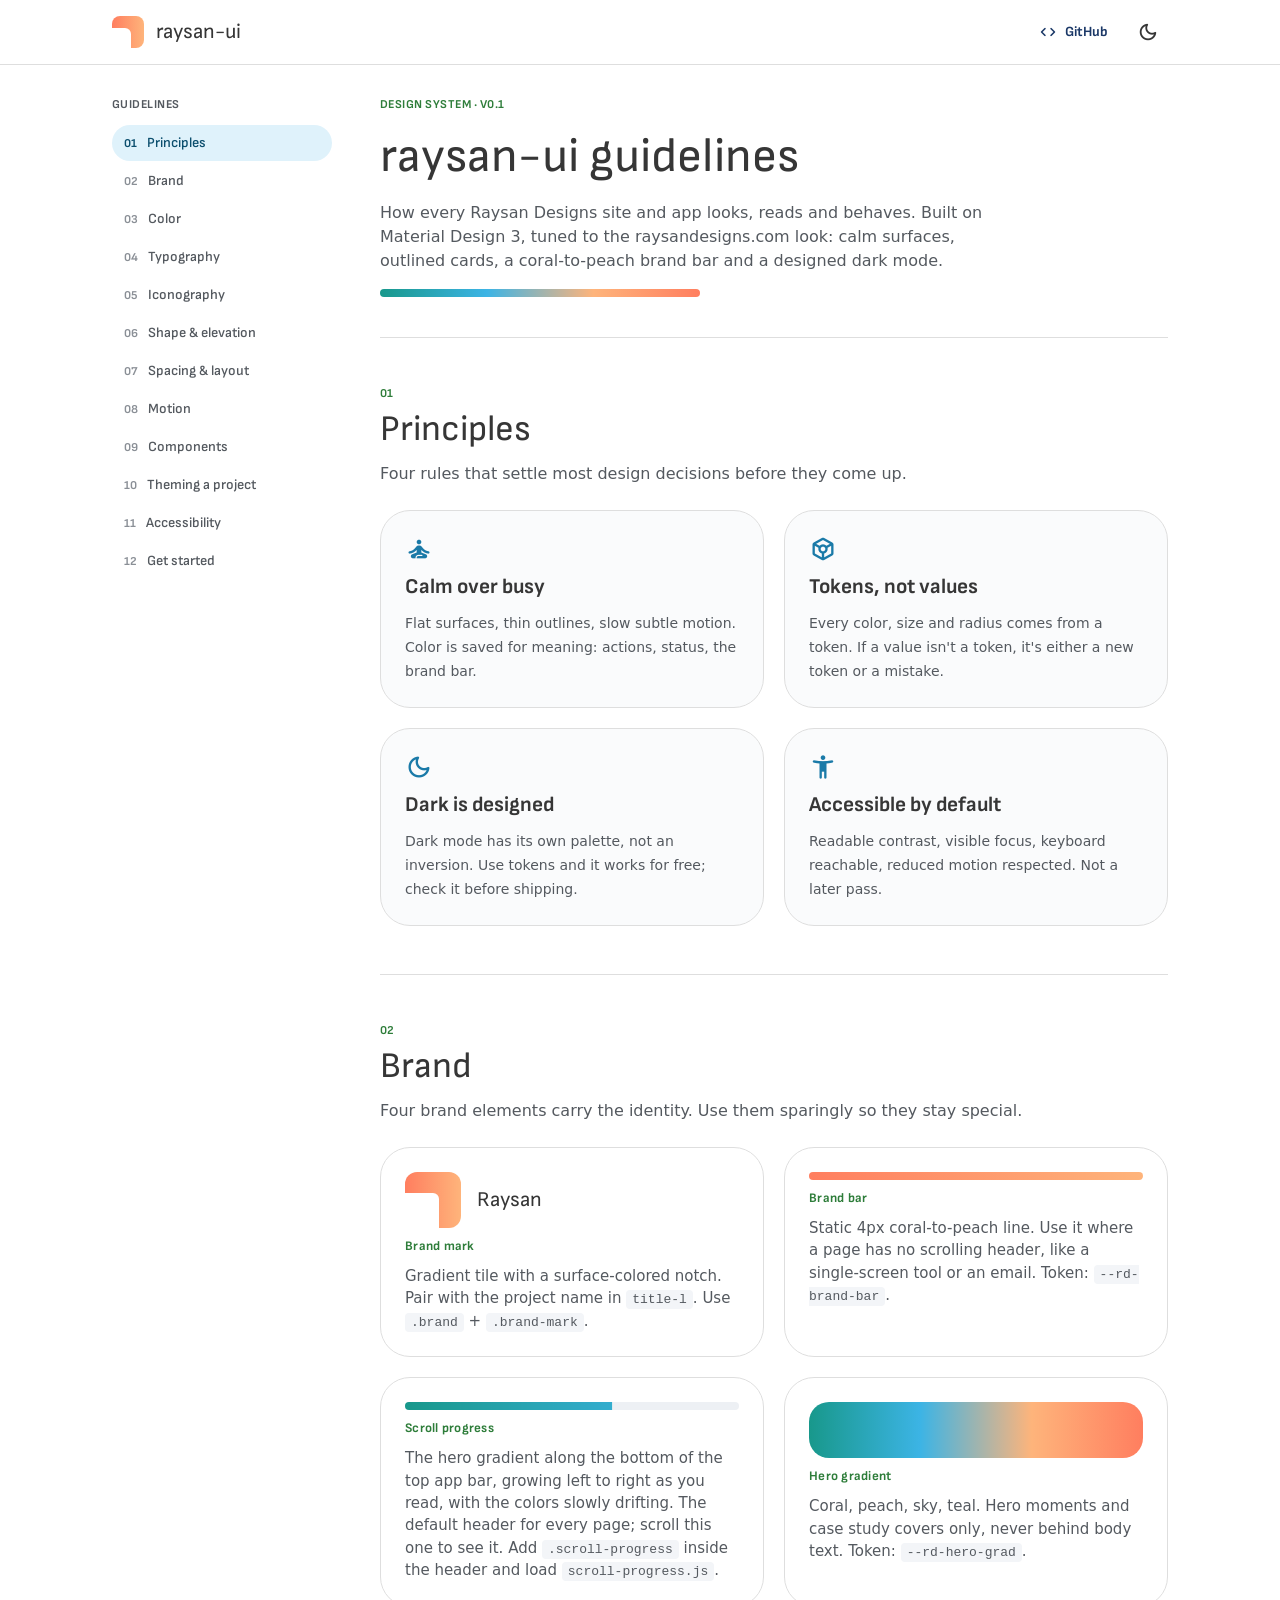
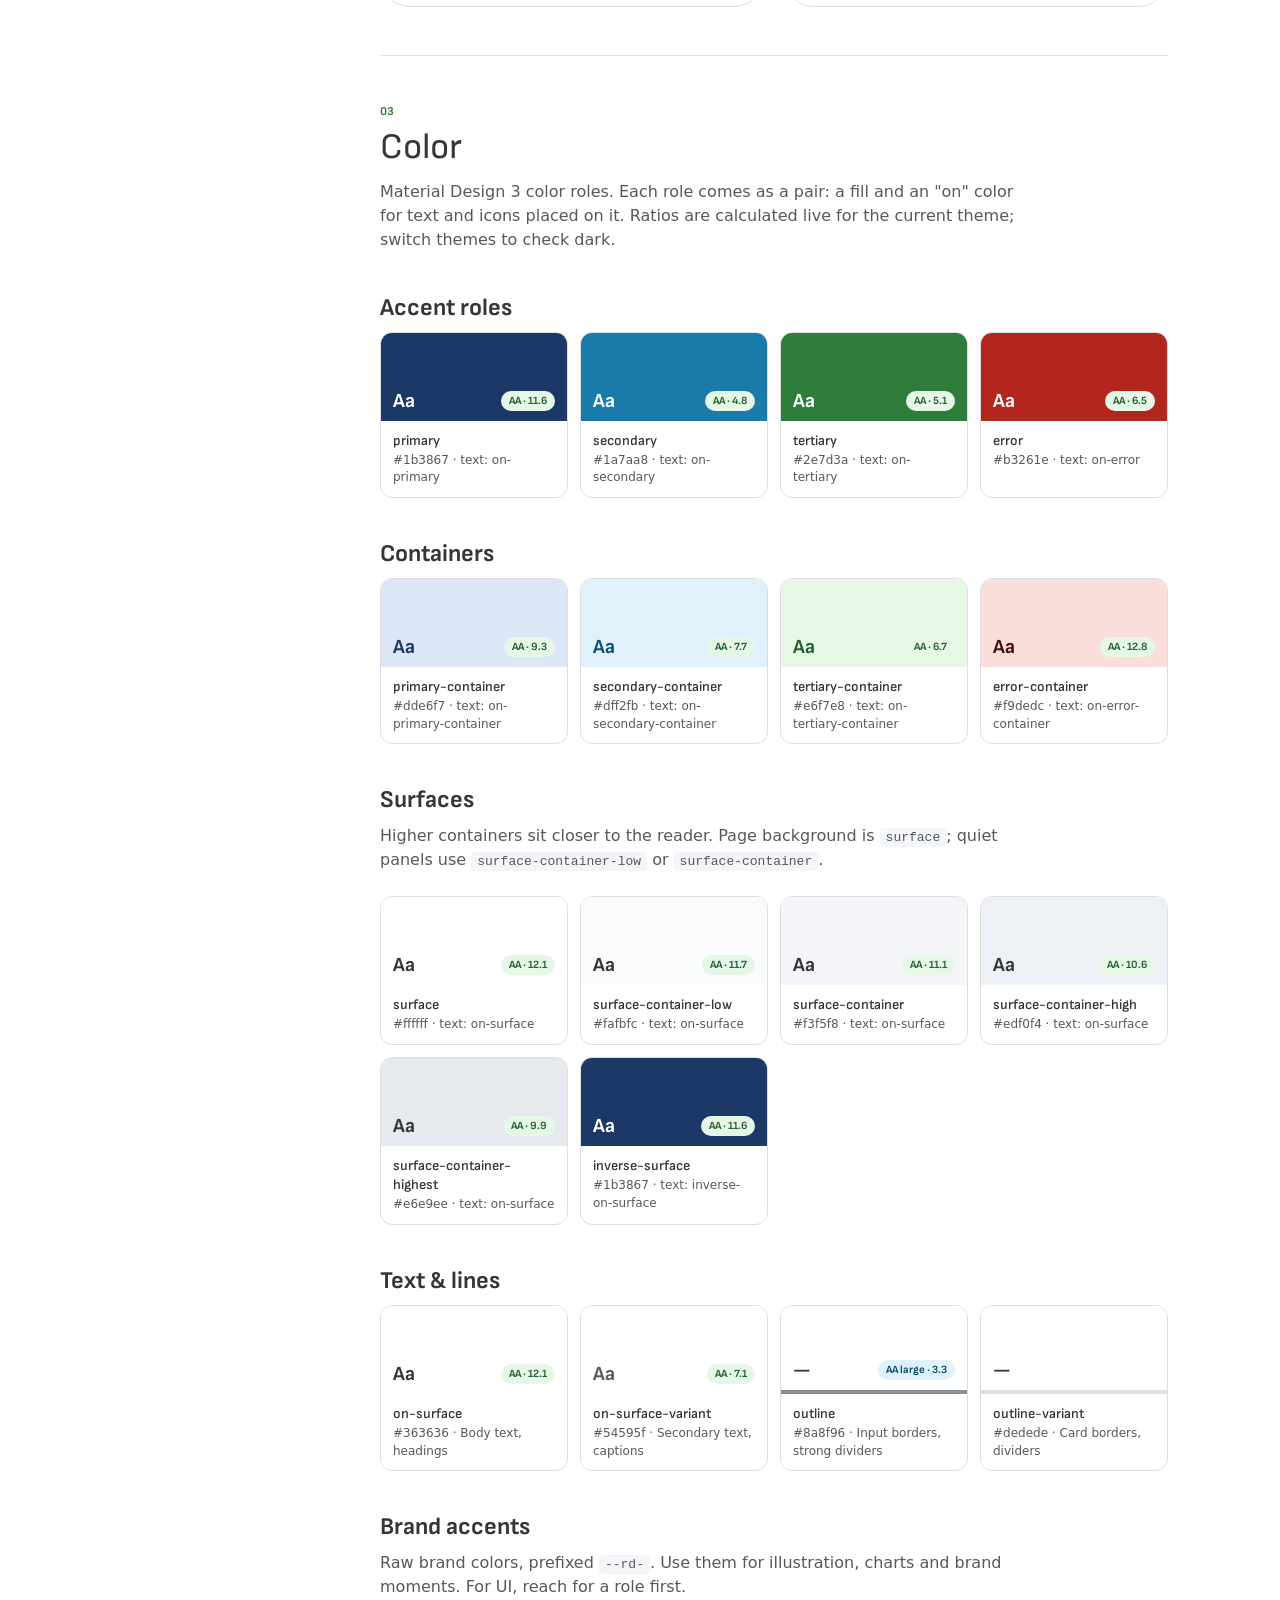
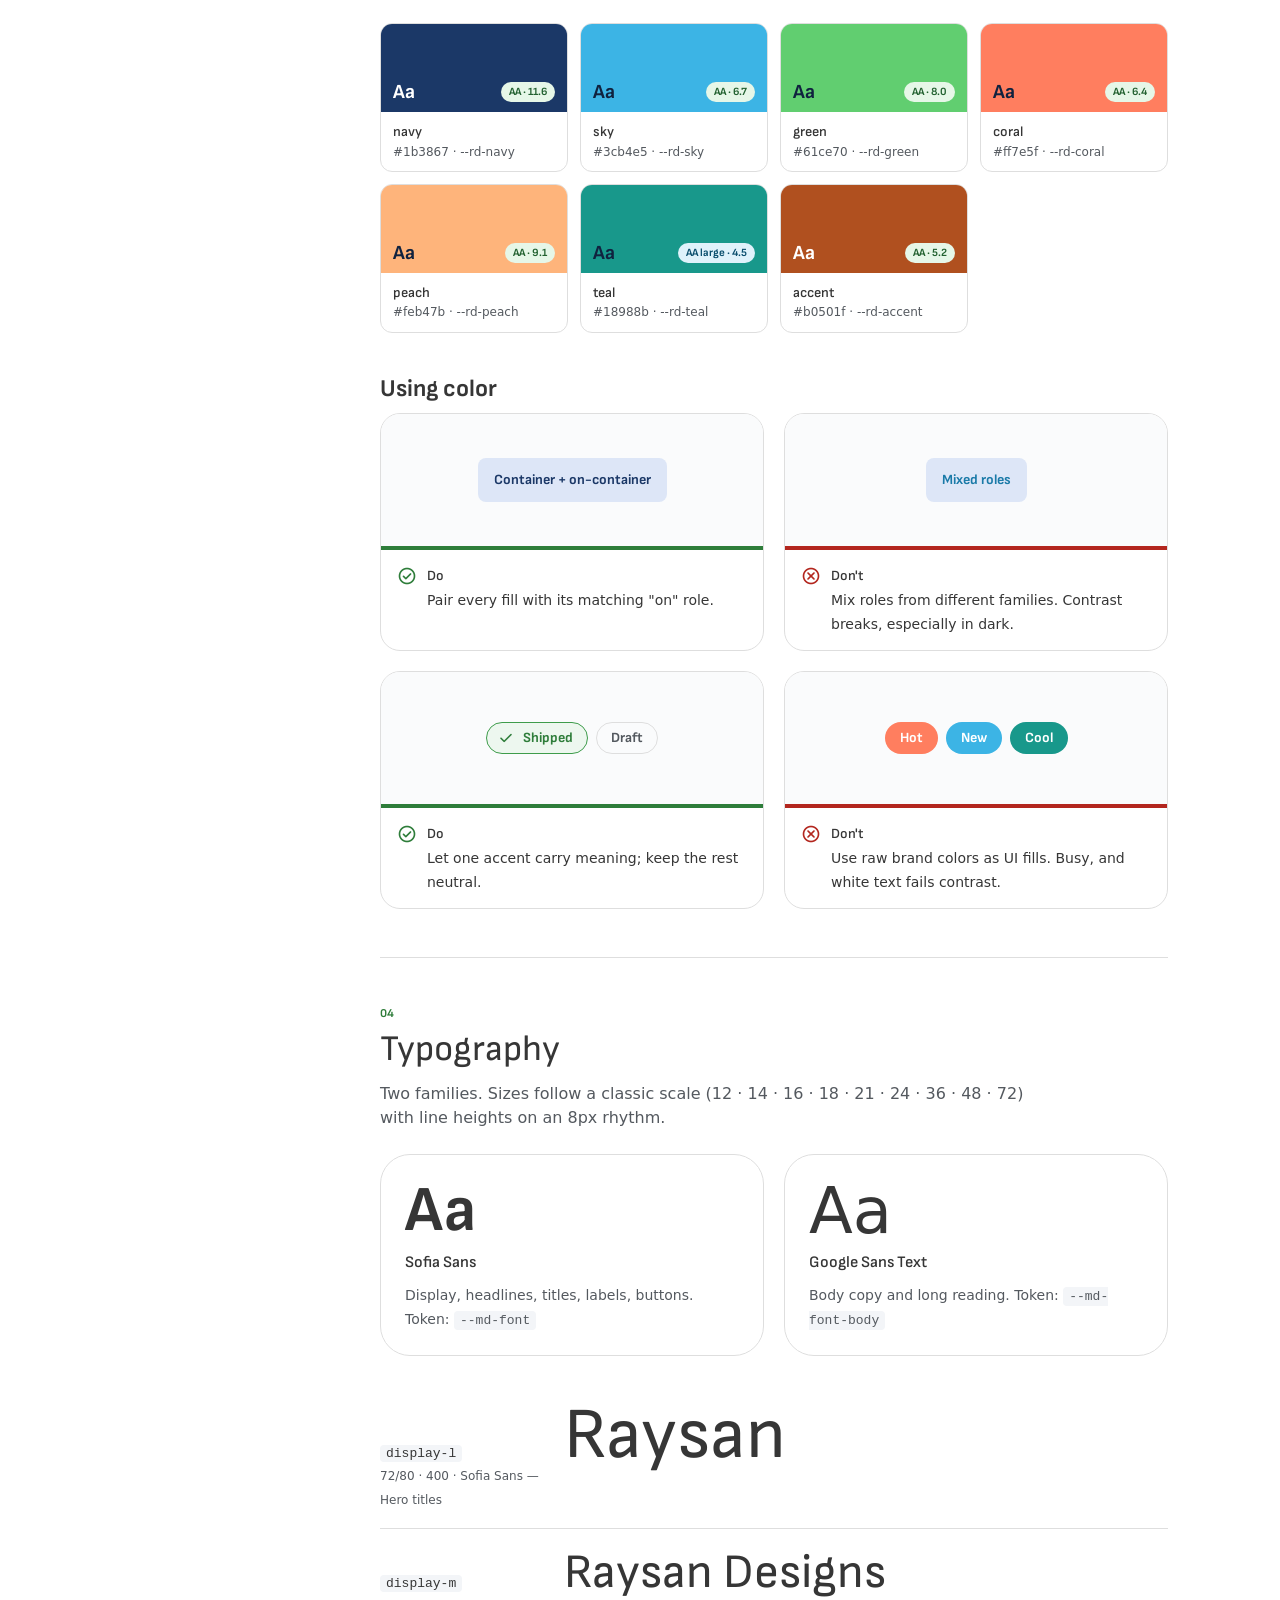
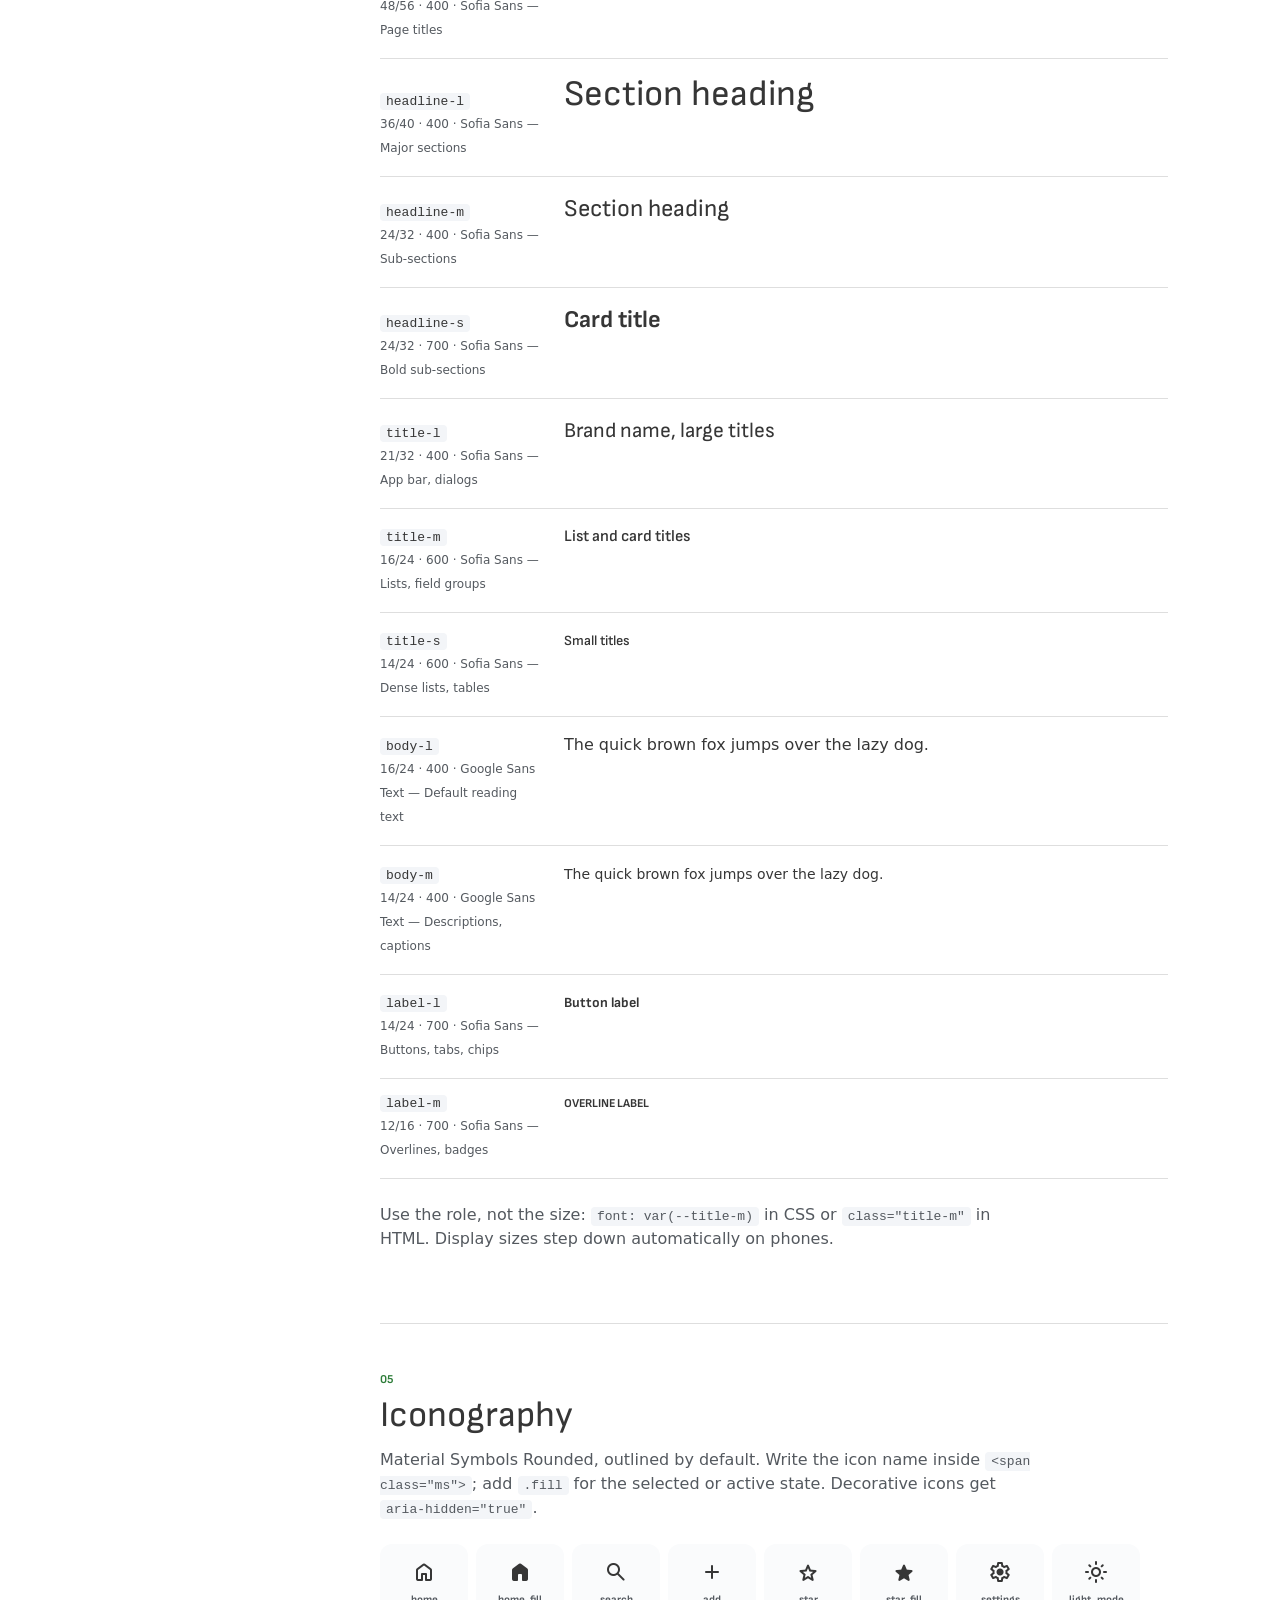
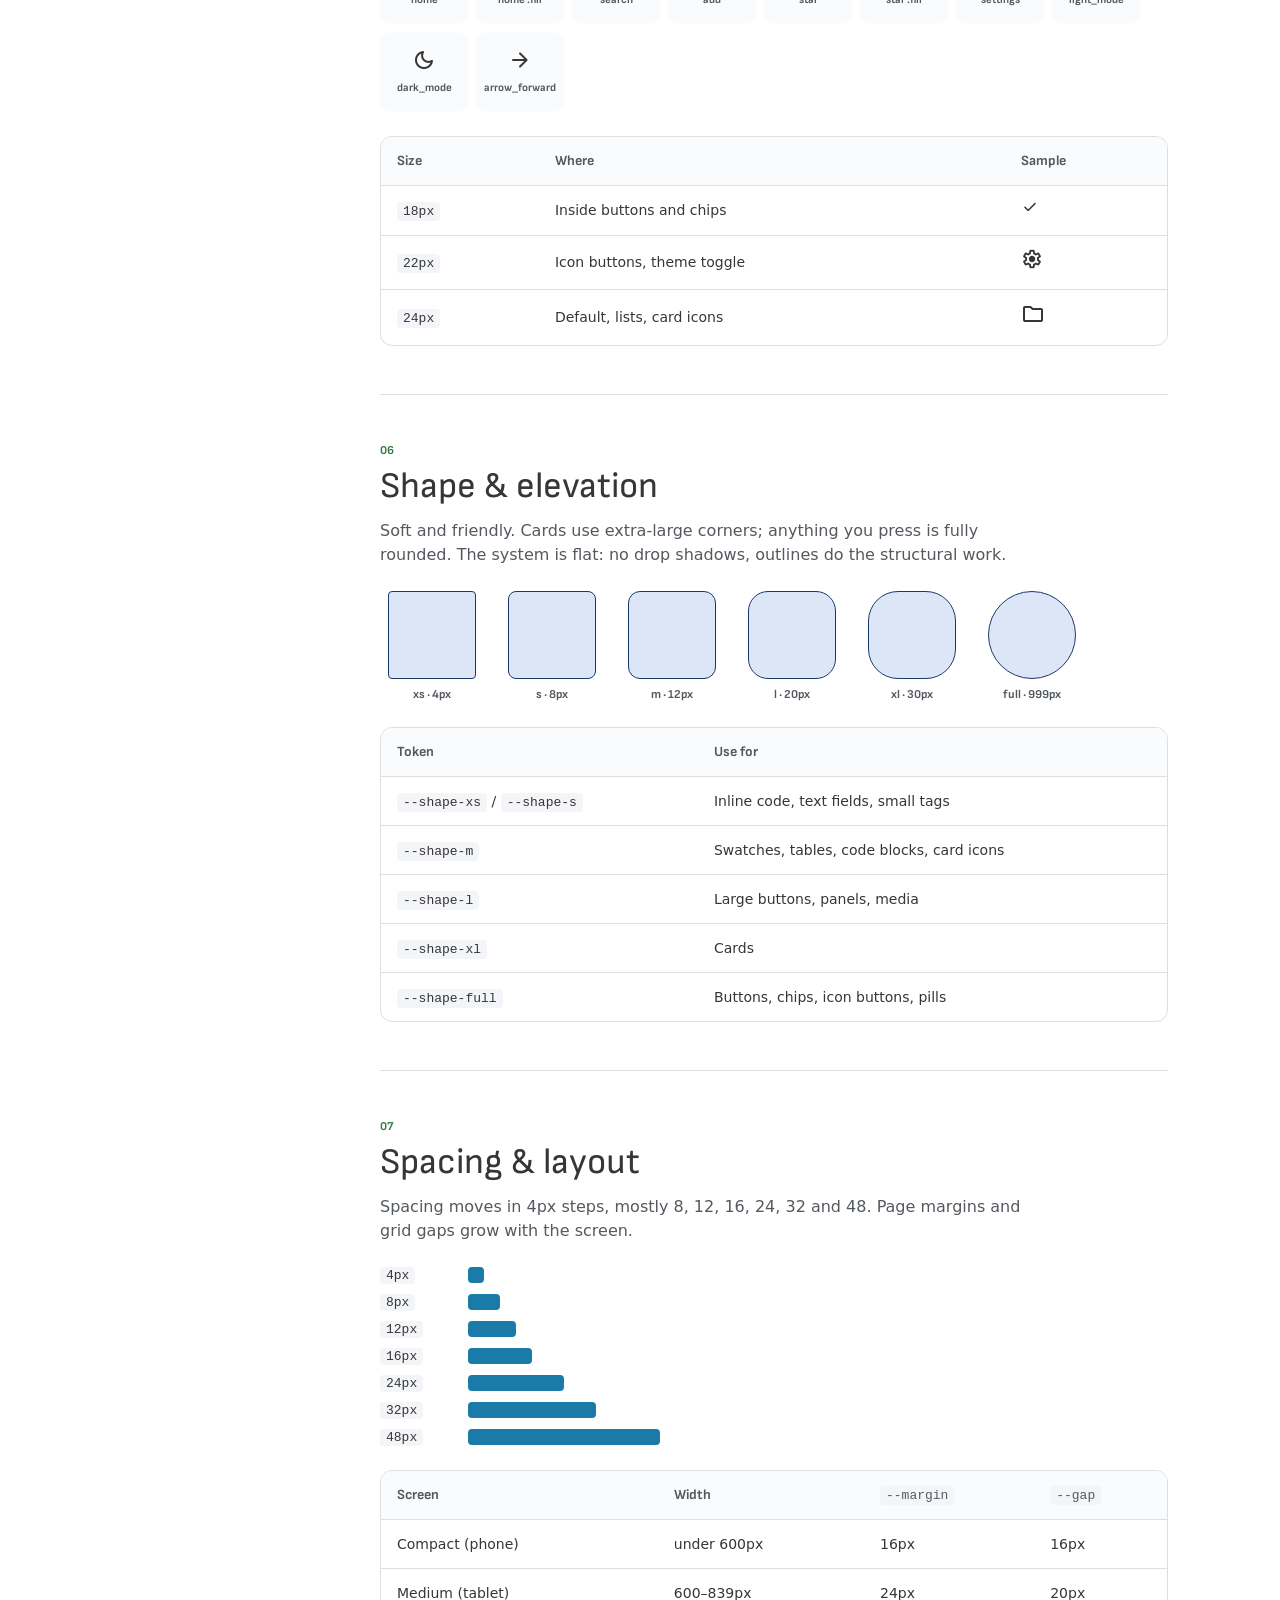
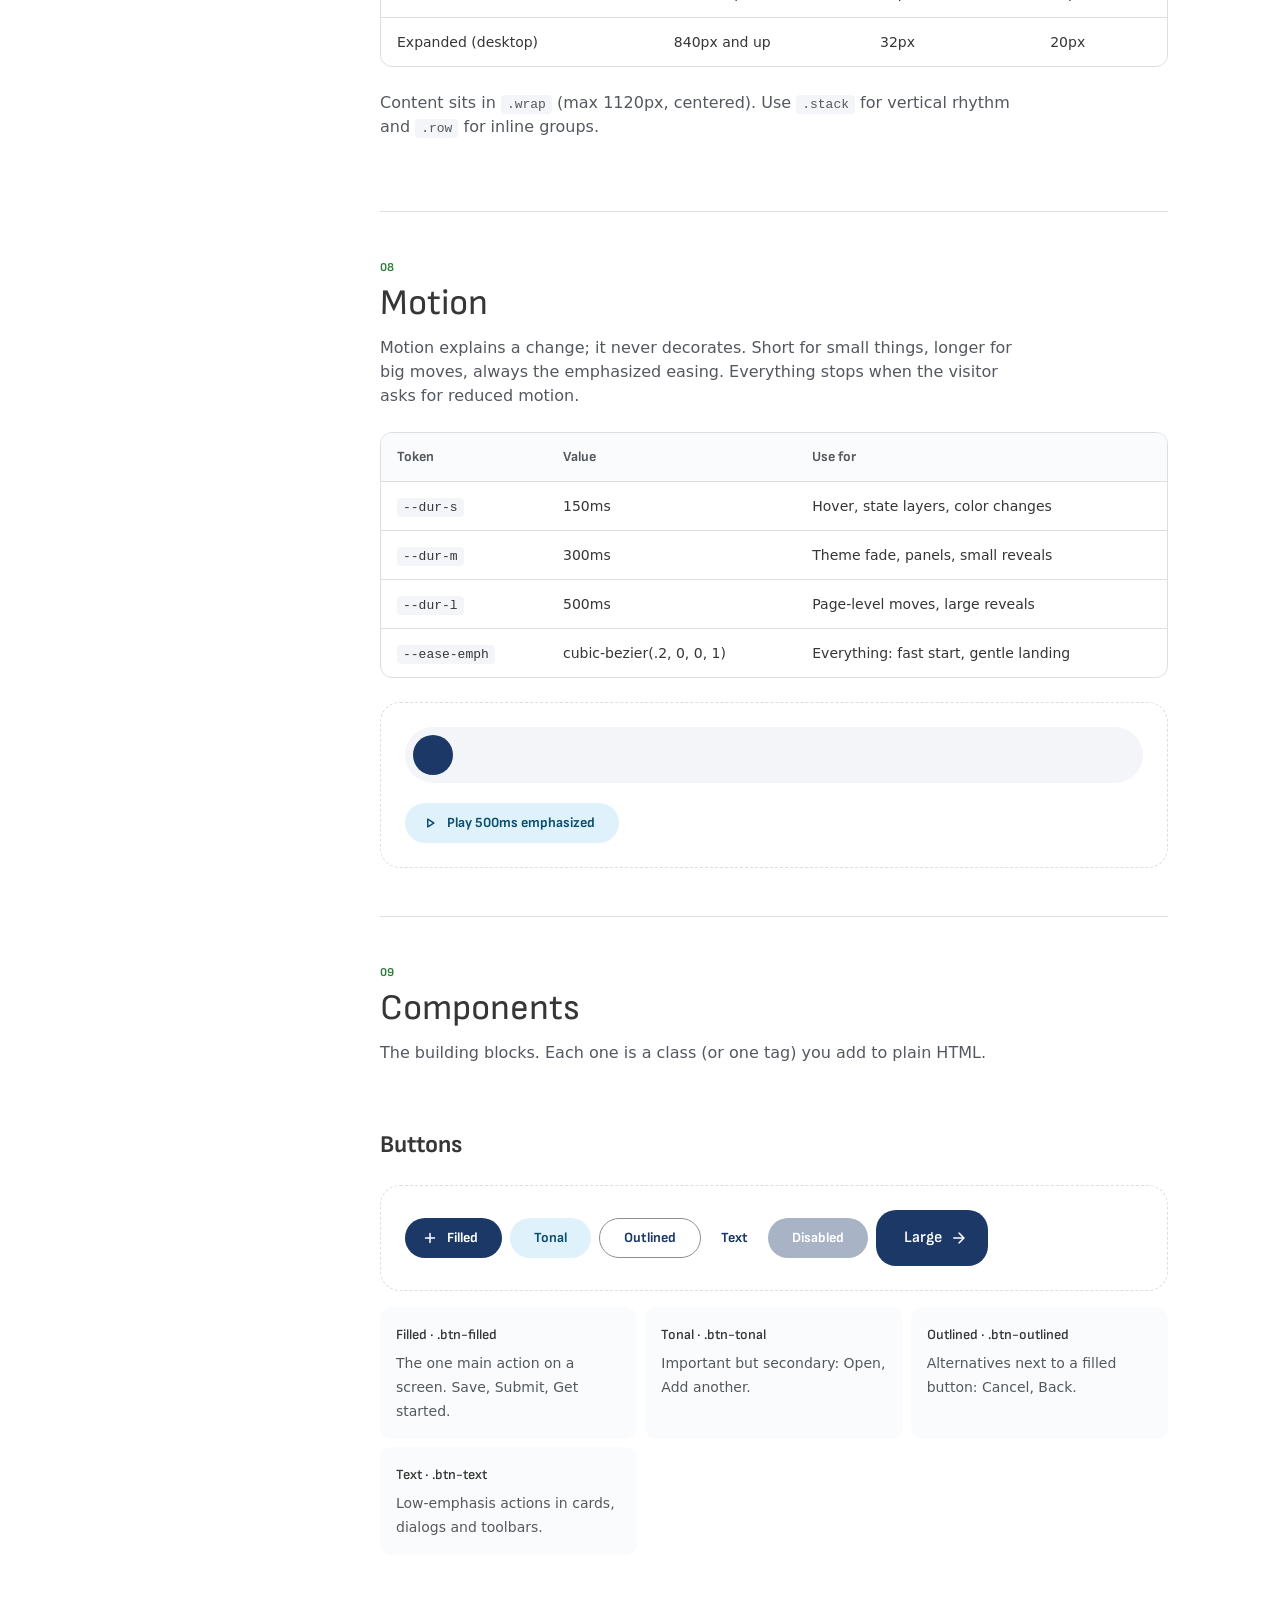
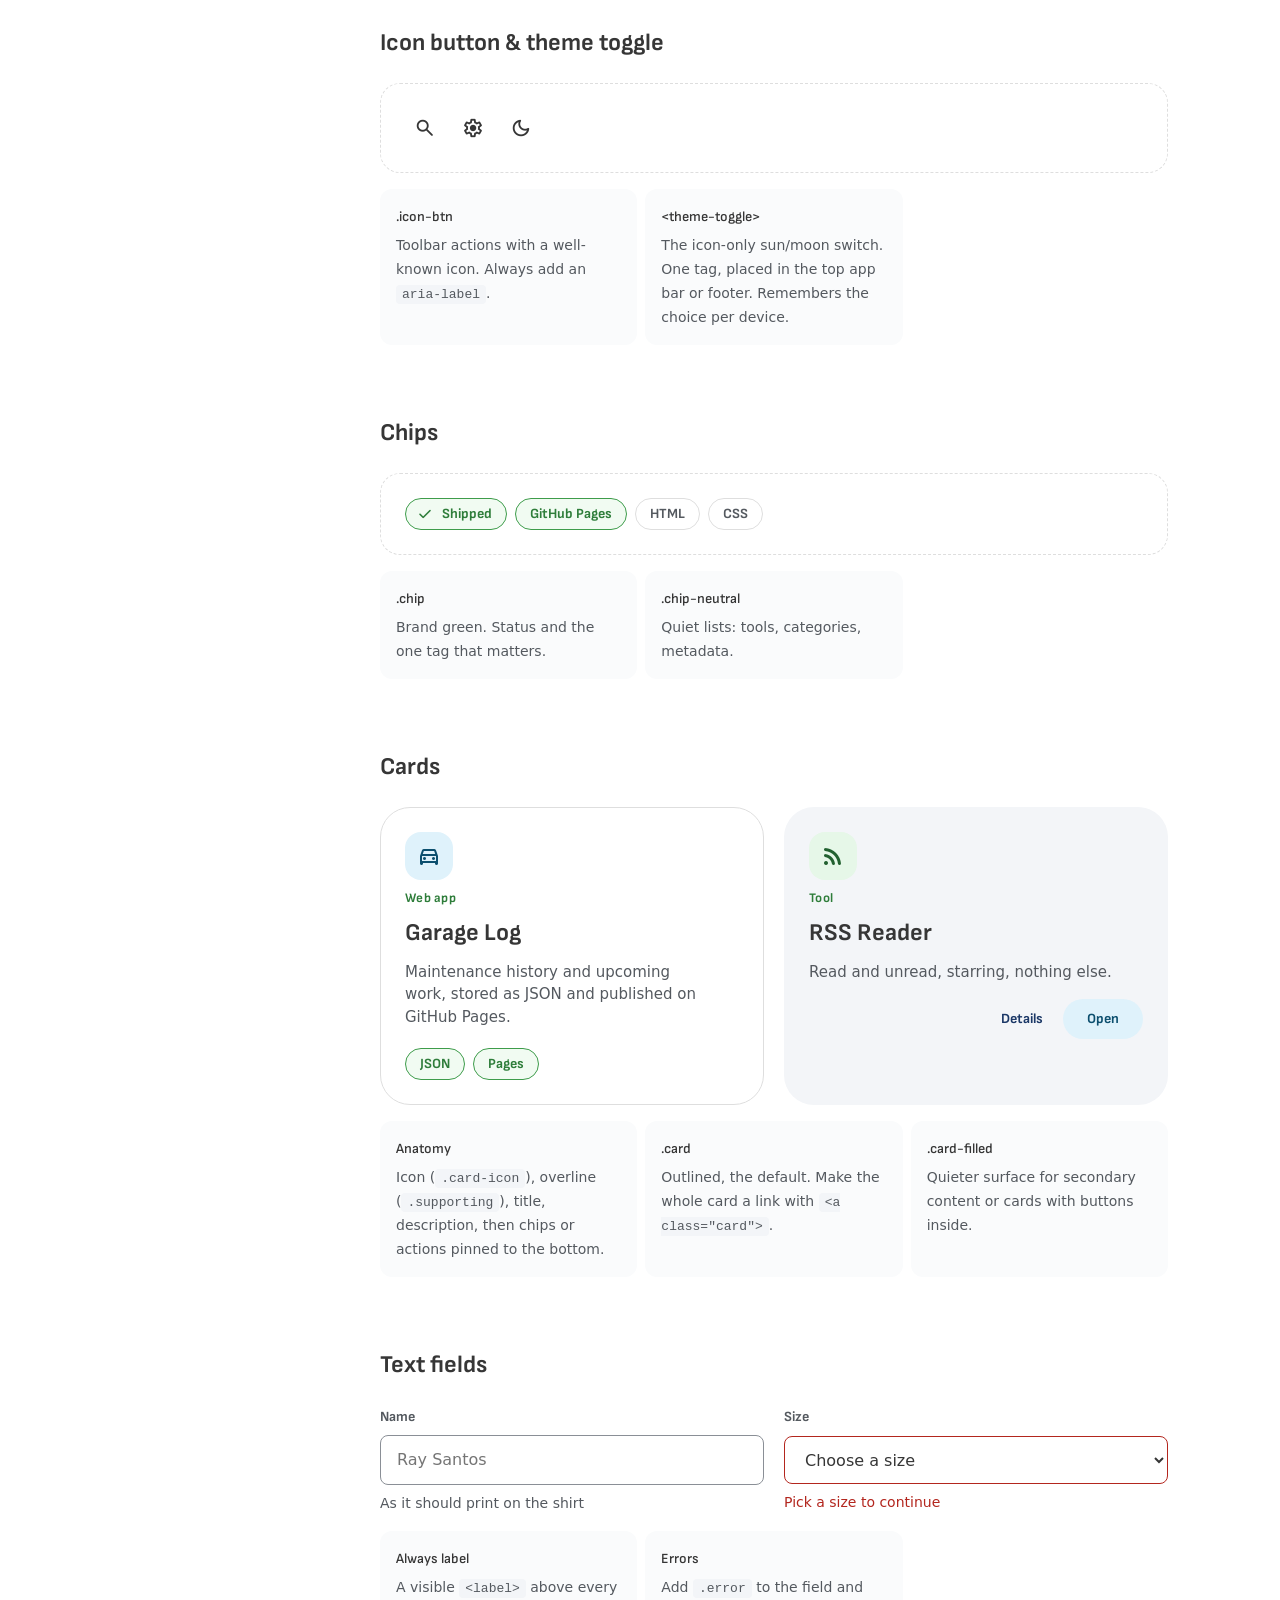
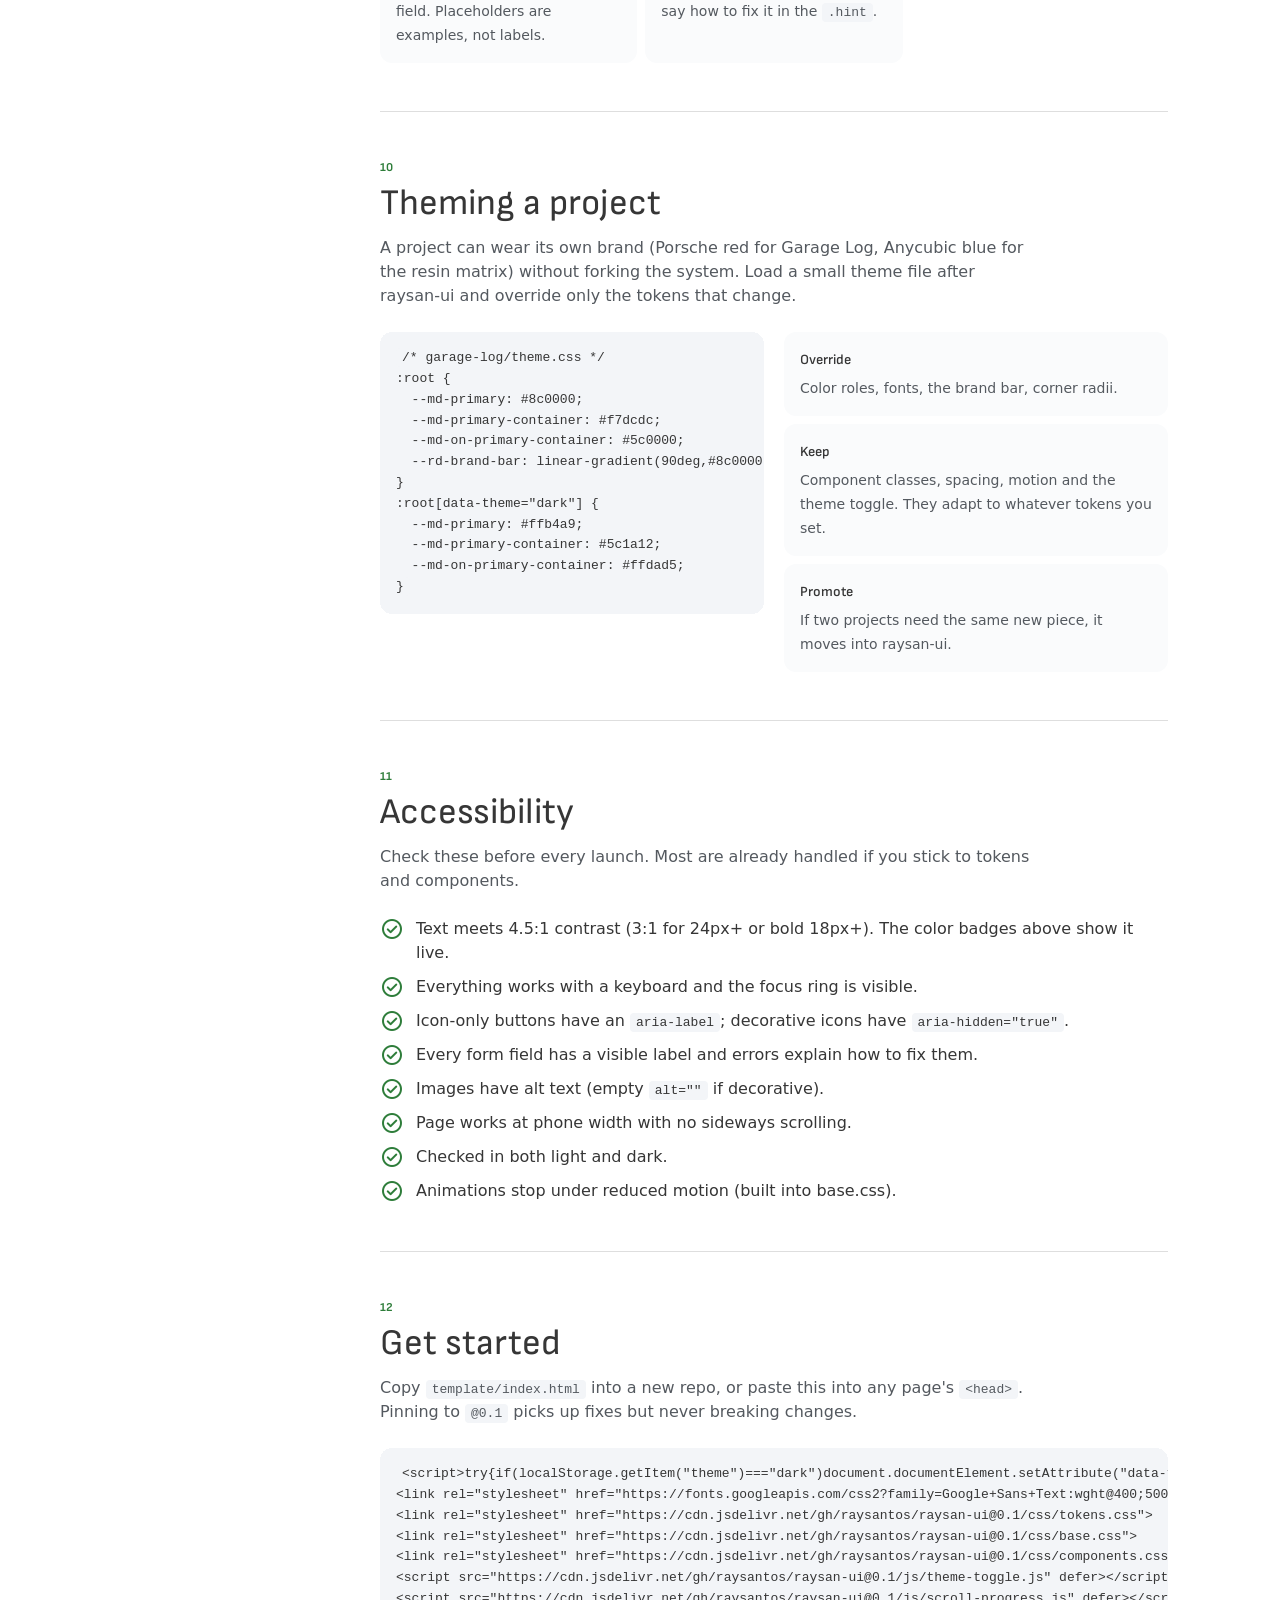
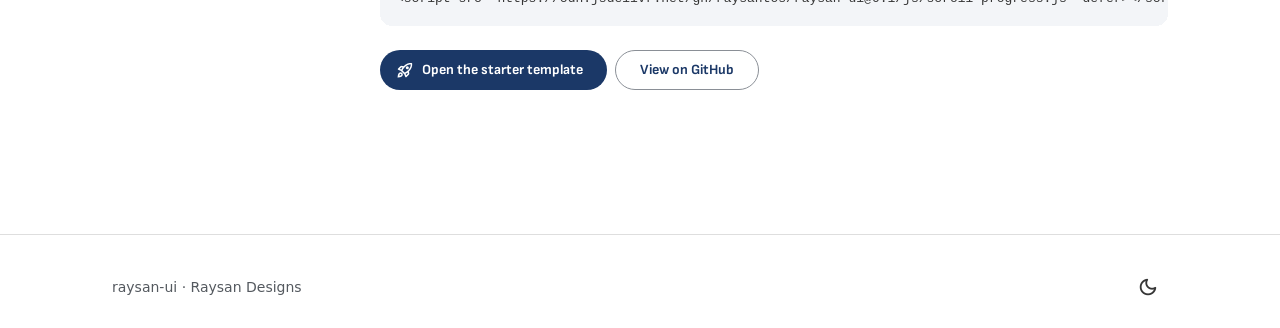
==== commit 68cbccc4: "Add scroll progress bar from raysandesigns.com; app bar tints on scroll Co-Authored-By: Claude Opus " ====
--- a/index.html
+++ b/index.html
@@ -15,11 +15,13 @@
   <link rel="stylesheet" href="css/components.css">
   <link rel="stylesheet" href="docs/guidelines.css">
   <script src="js/theme-toggle.js" defer></script>
+  <script src="js/scroll-progress.js" defer></script>
 </head>
 <body>
   <a class="skip btn btn-filled" href="#main">Skip to content</a>
 
   <header class="top-app-bar">
+    <div class="scroll-progress" aria-hidden="true"></div>
     <div class="wrap">
       <a class="brand" href="./"><span class="brand-mark" aria-hidden="true"></span>raysan-ui</a>
       <div class="row">
@@ -27,7 +29,6 @@
         <theme-toggle></theme-toggle>
       </div>
     </div>
-    <div class="brand-bar"></div>
   </header>
 
   <div class="wrap g-layout">
@@ -74,7 +75,7 @@
       <section class="g-section" id="brand">
         <p class="overline">02</p>
         <h2>Brand</h2>
-        <p class="g-lede">Three brand elements carry the identity. Use them sparingly so they stay special.</p>
+        <p class="g-lede">Four brand elements carry the identity. Use them sparingly so they stay special.</p>
         <div class="g-grid-2">
           <div class="card">
             <div class="row" style="gap:16px"><span class="brand-mark" style="width:56px;height:56px;border-radius:12px" aria-hidden="true"></span><span class="title-l">Raysan</span></div>
@@ -84,7 +85,12 @@
           <div class="card">
             <div class="brand-bar" style="height:8px;border-radius:4px"></div>
             <p class="supporting">Brand bar</p>
-            <p>4px coral-to-peach line under the top app bar. One per page. Token: <code>--rd-brand-bar</code>.</p>
+            <p>Static 4px coral-to-peach line. Use it where a page has no scrolling header, like a single-screen tool or an email. Token: <code>--rd-brand-bar</code>.</p>
+          </div>
+          <div class="card">
+            <div style="position:relative;height:8px;border-radius:4px;overflow:hidden;background:var(--md-surface-container-high)"><div class="scroll-progress" data-static style="position:absolute;inset:0;height:auto;--progress:.62" aria-hidden="true"></div></div>
+            <p class="supporting">Scroll progress</p>
+            <p>The hero gradient along the bottom of the top app bar, growing left to right as you read, with the colors slowly drifting. The default header for every page; scroll this one to see it. Add <code>.scroll-progress</code> inside the header and load <code>scroll-progress.js</code>.</p>
           </div>
           <div class="card">
             <div style="height:56px;border-radius:var(--shape-l);background:var(--rd-hero-grad)"></div>
@@ -393,7 +399,8 @@
 &lt;link rel="stylesheet" href="https://cdn.jsdelivr.net/gh/raysantos/raysan-ui@0.1/css/tokens.css"&gt;
 &lt;link rel="stylesheet" href="https://cdn.jsdelivr.net/gh/raysantos/raysan-ui@0.1/css/base.css"&gt;
 &lt;link rel="stylesheet" href="https://cdn.jsdelivr.net/gh/raysantos/raysan-ui@0.1/css/components.css"&gt;
-&lt;script src="https://cdn.jsdelivr.net/gh/raysantos/raysan-ui@0.1/js/theme-toggle.js" defer&gt;&lt;/script&gt;</code></pre>
+&lt;script src="https://cdn.jsdelivr.net/gh/raysantos/raysan-ui@0.1/js/theme-toggle.js" defer&gt;&lt;/script&gt;
+&lt;script src="https://cdn.jsdelivr.net/gh/raysantos/raysan-ui@0.1/js/scroll-progress.js" defer&gt;&lt;/script&gt;</code></pre>
         <div class="row" style="margin-top:24px">
           <a class="btn btn-filled" href="template/index.html"><span class="ms" aria-hidden="true">rocket_launch</span>Open the starter template</a>
           <a class="btn btn-outlined" href="https://github.com/raysantos/raysan-ui">View on GitHub</a>
--- a/css/components.css
+++ b/css/components.css
@@ -75,13 +75,29 @@
 .field.error .hint { color: var(--md-error); }
 
 /* ---------- Top app bar ---------- */
-.top-app-bar { position: sticky; top: 0; z-index: 10; background: var(--md-surface); }
+.top-app-bar {
+  position: sticky; top: 0; z-index: 10; background: var(--md-surface);
+  border-bottom: 1px solid var(--md-outline-variant);
+  transition: background-color var(--dur-m) var(--ease-std);
+}
+.top-app-bar.scrolled { background: var(--md-surface-container); }
+.top-app-bar.scrolled .brand-mark::after { background: var(--md-surface-container); }
+
+/* Reading progress: hero-gradient line that grows as the page scrolls (js/scroll-progress.js) */
+.scroll-progress {
+  position: absolute; left: 0; right: 0; bottom: -1px; height: 5px; z-index: 2; pointer-events: none;
+  background: var(--rd-hero-grad); background-size: 400% 400%;
+  animation: rd-gradient-shift 15s ease infinite;
+  transform: scaleX(var(--progress, 0)); transform-origin: left center; will-change: transform;
+}
+@keyframes rd-gradient-shift { 0% { background-position: 0% 50%; } 50% { background-position: 100% 50%; } 100% { background-position: 0% 50%; } }
 .top-app-bar .wrap { height: 64px; display: flex; align-items: center; justify-content: space-between; gap: 16px; }
 .brand { display: inline-flex; align-items: center; gap: 12px; color: var(--md-on-surface); text-decoration: none; font: var(--title-l); }
 .brand-mark { width: 32px; height: 32px; border-radius: var(--shape-s); background: var(--rd-brand-bar); position: relative; flex: none; }
 .brand-mark::after {
   content: ""; position: absolute; left: 0; bottom: 0; width: 60%; height: 62%;
   background: var(--md-surface); border-top-right-radius: 6px;
+  transition: background-color var(--dur-m);
 }
 
 /* ---------- Theme toggle (rendered by <theme-toggle>) ---------- */
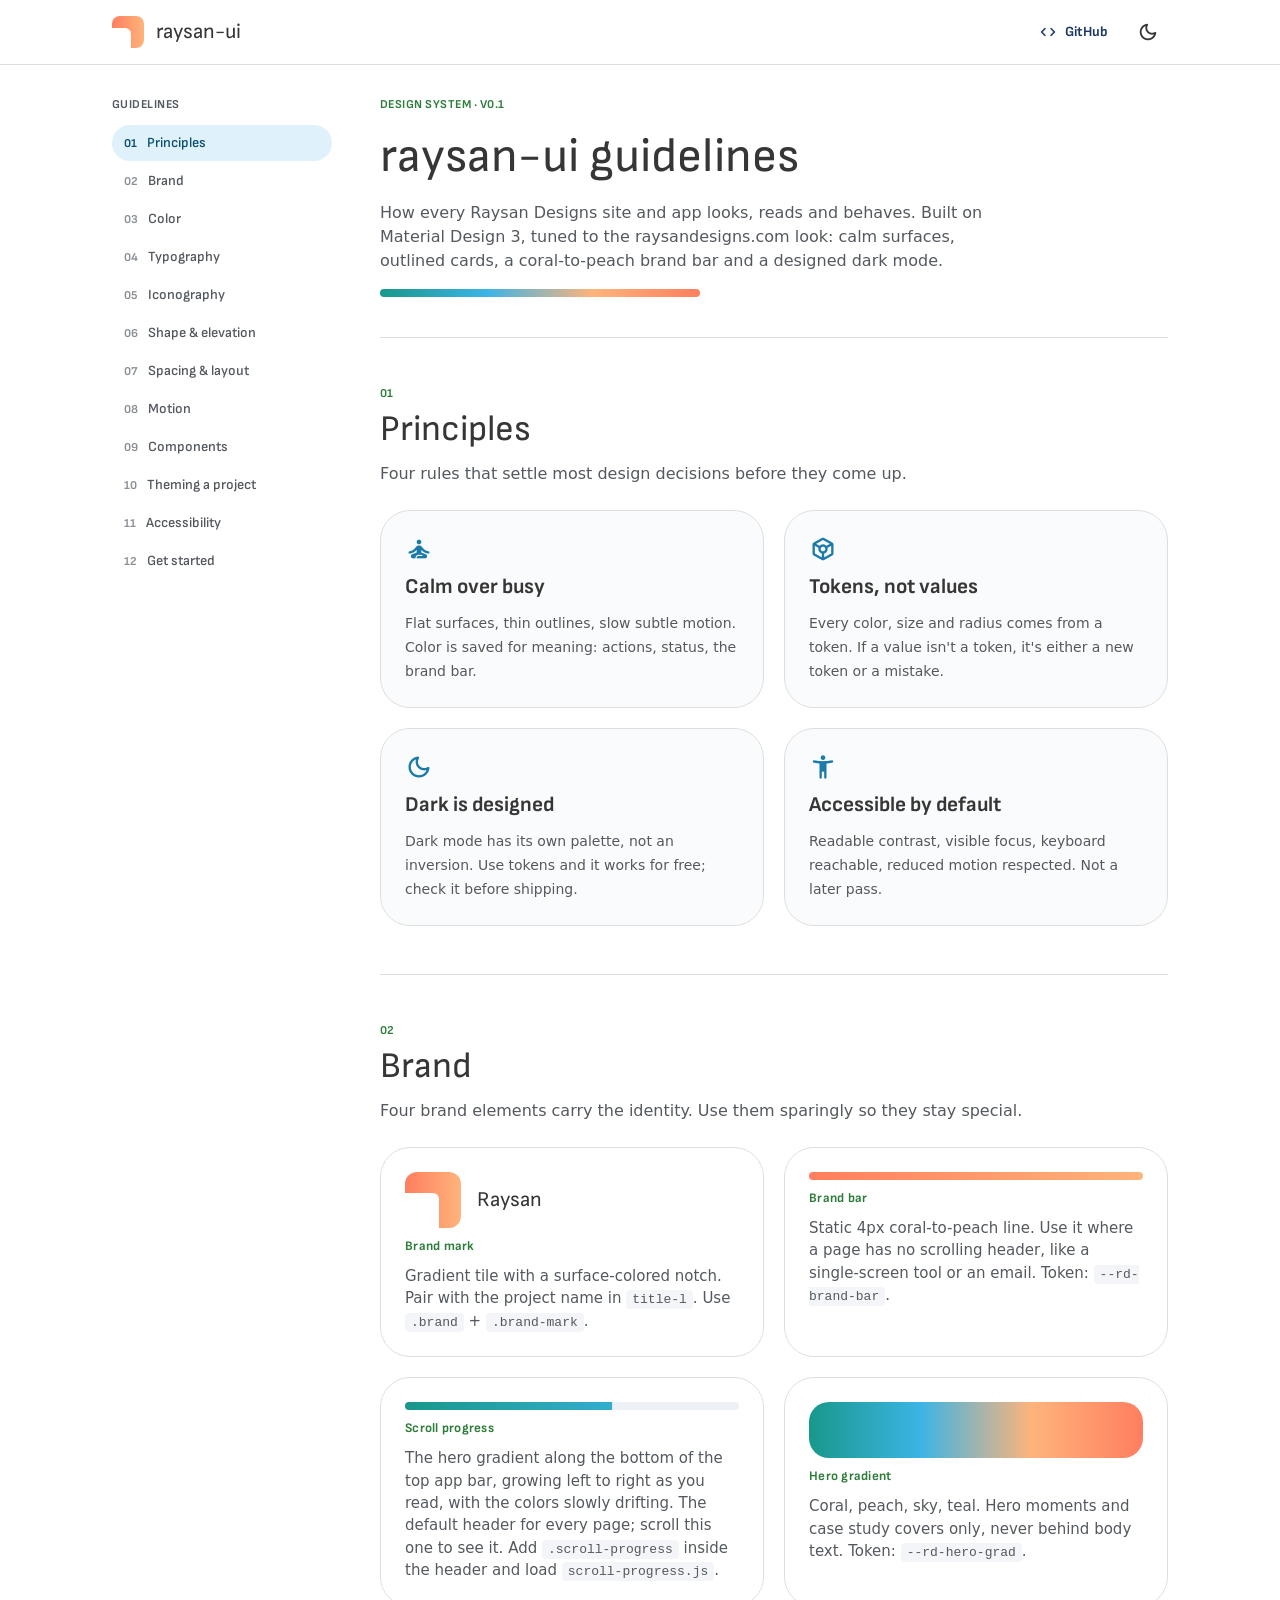
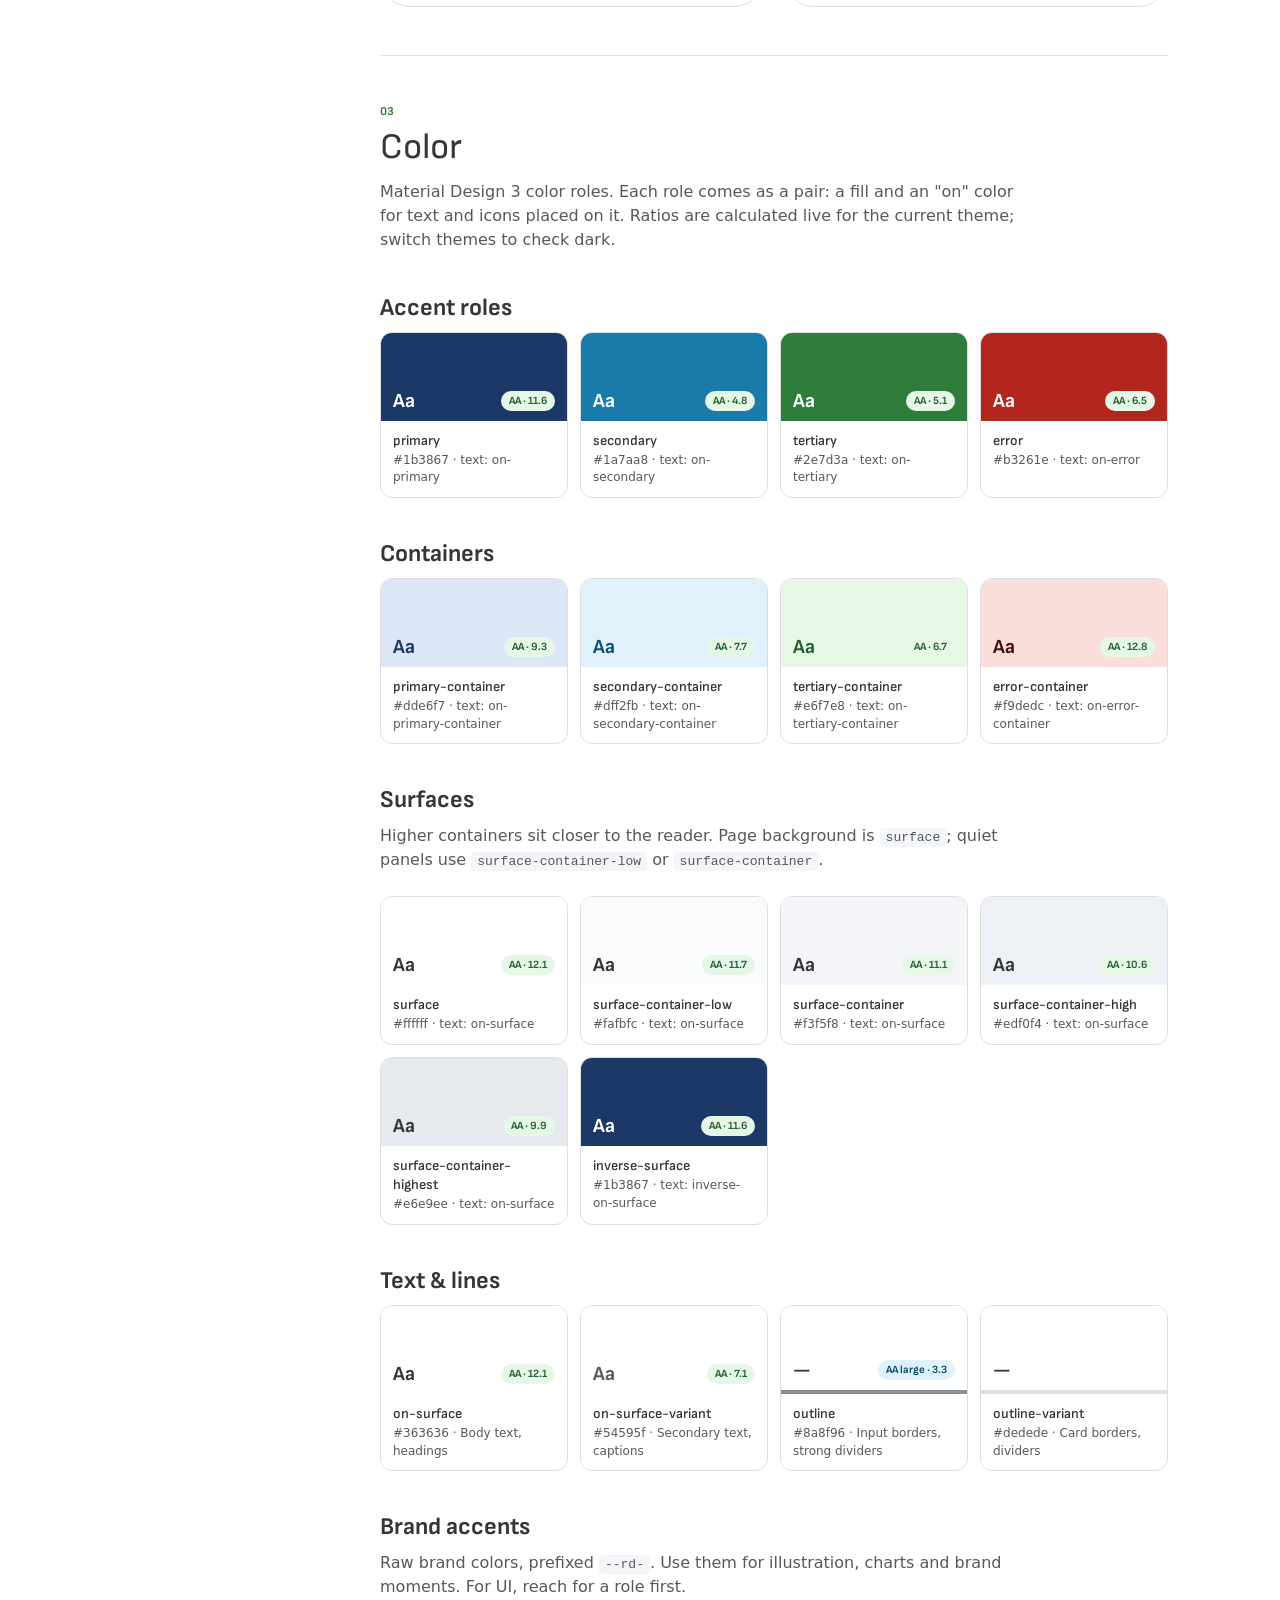
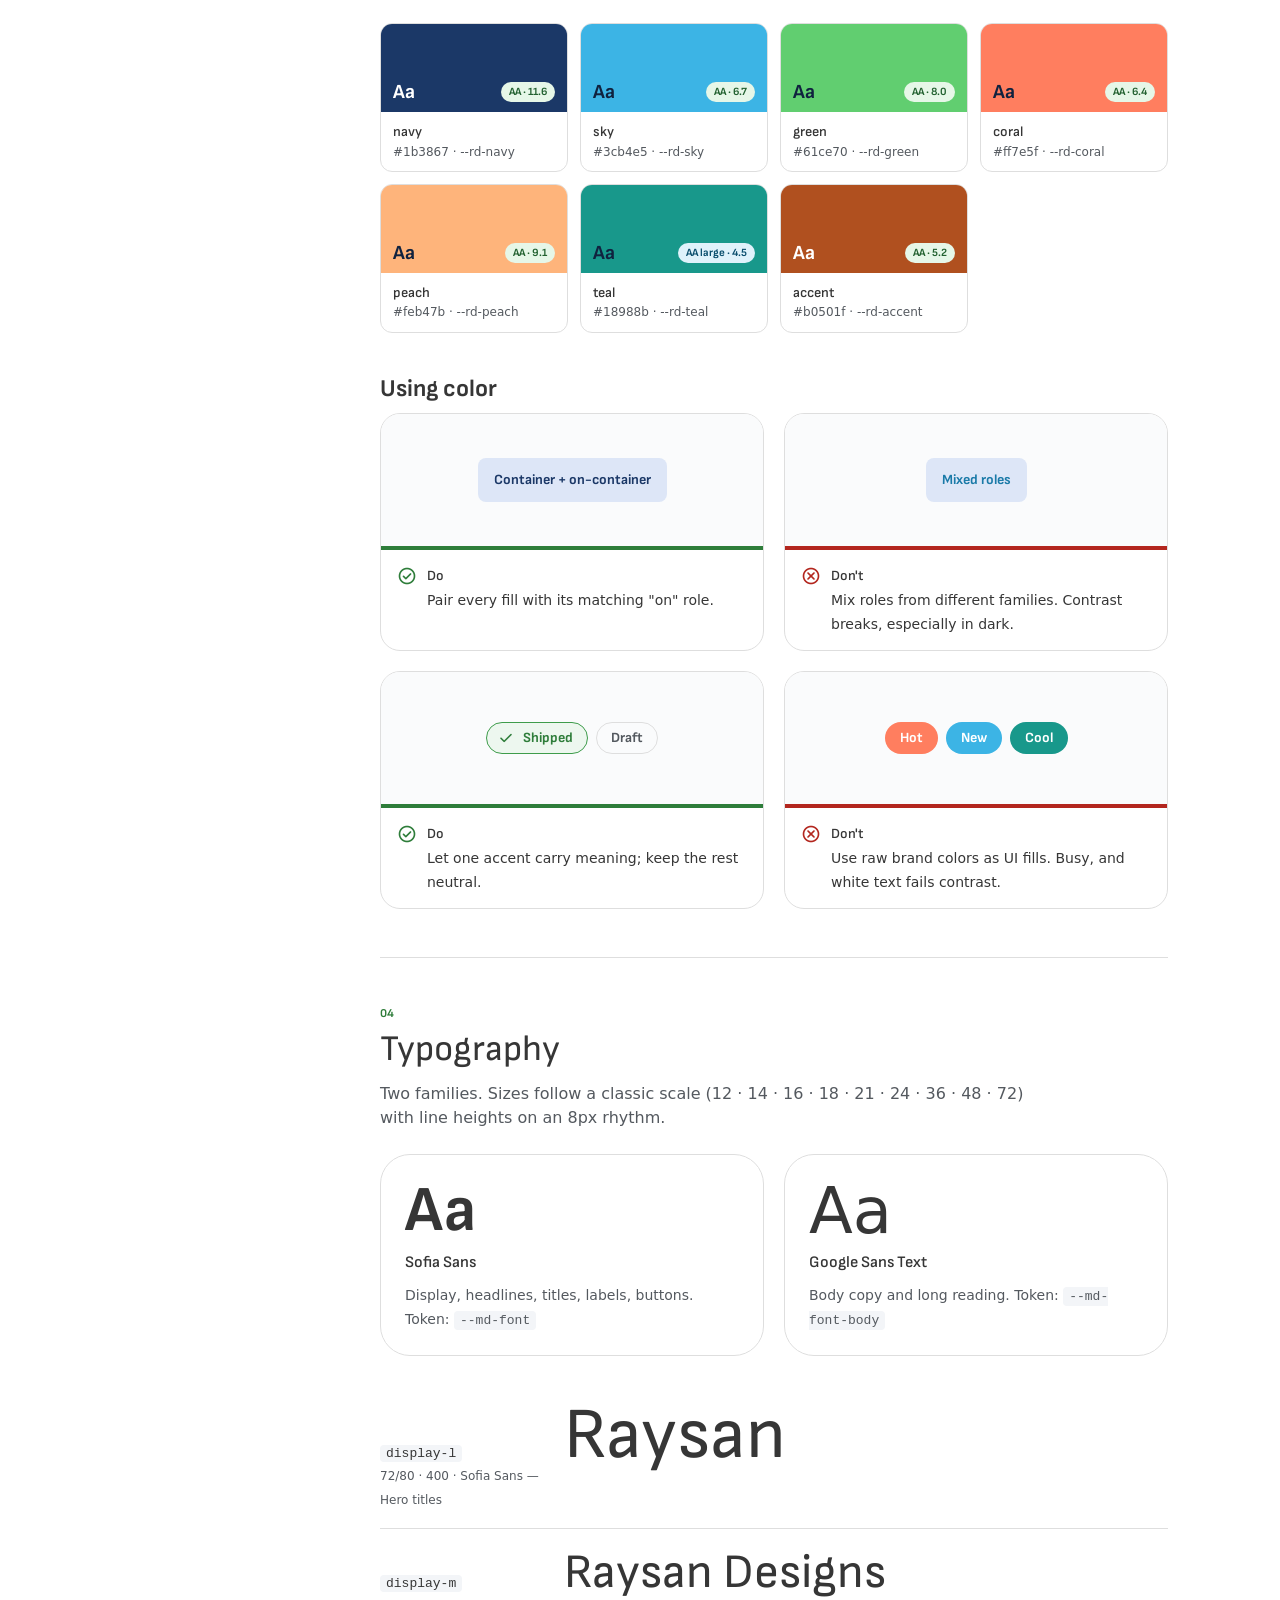
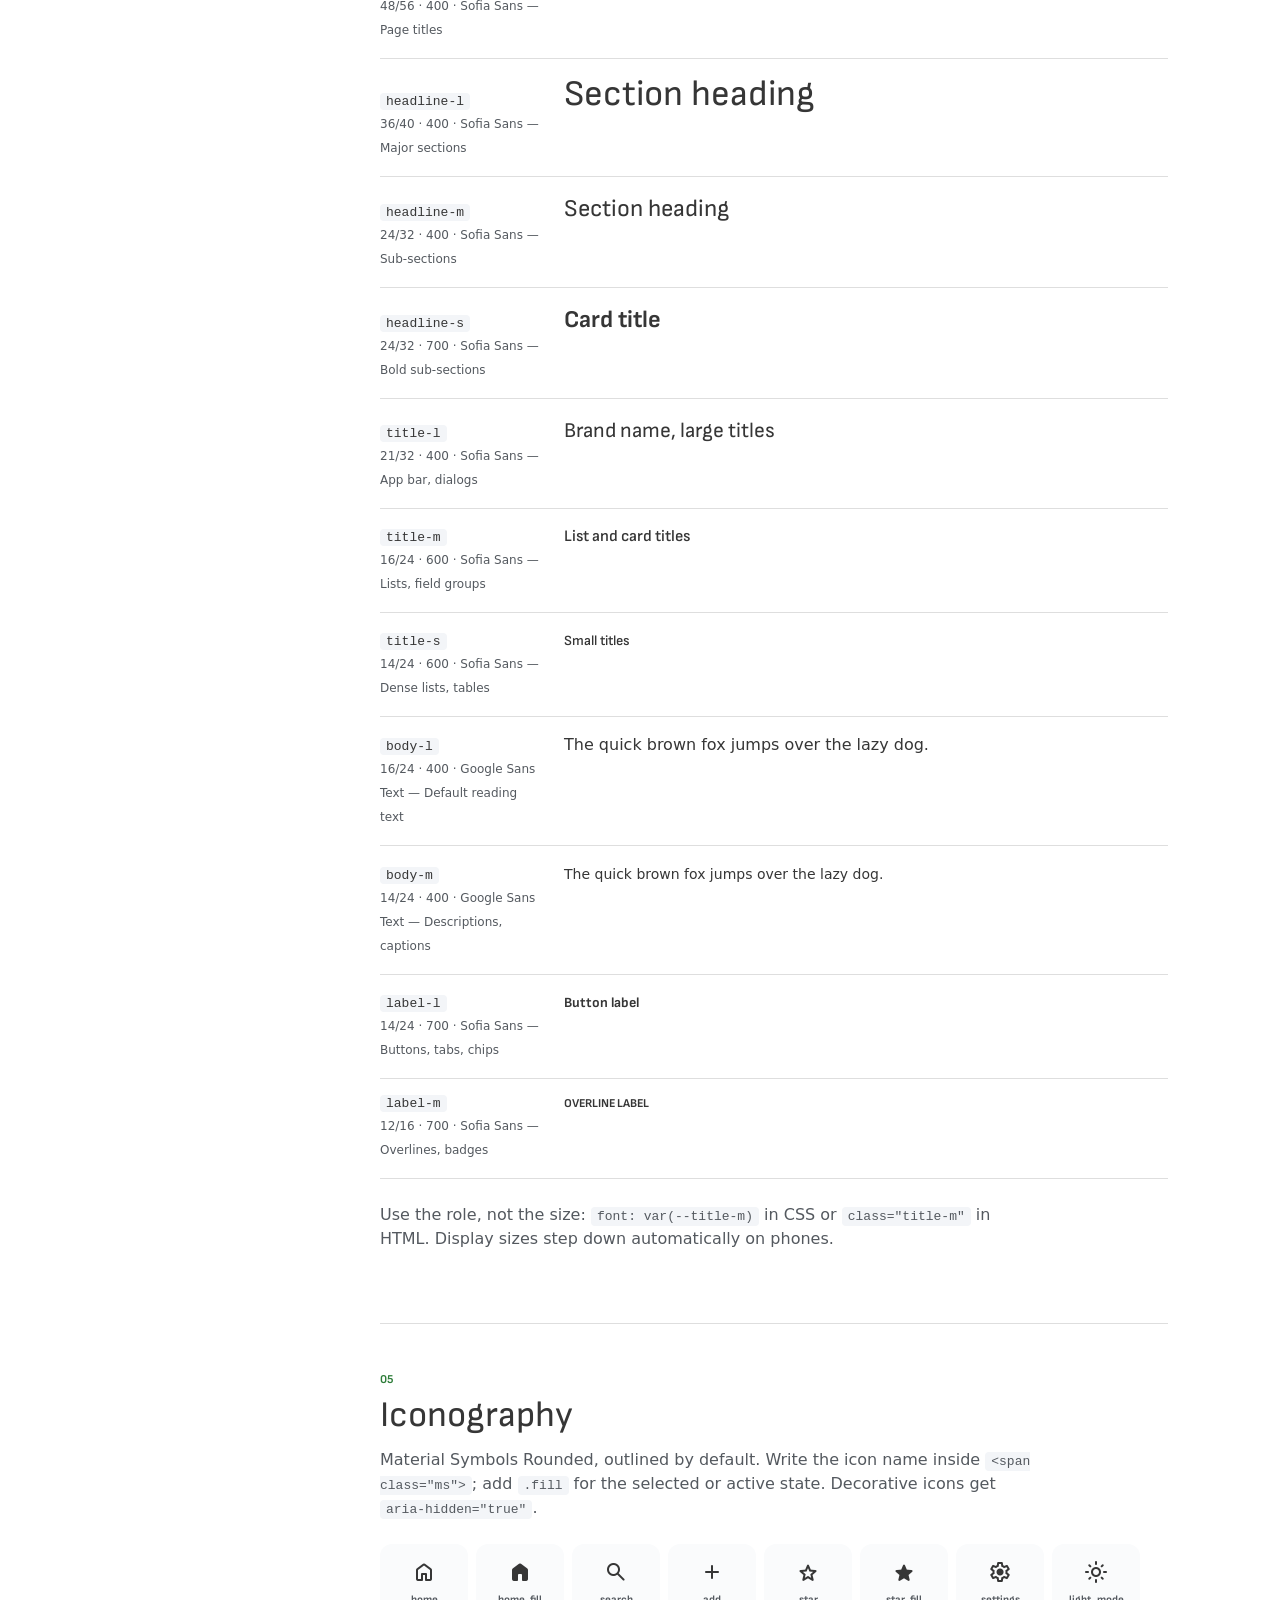
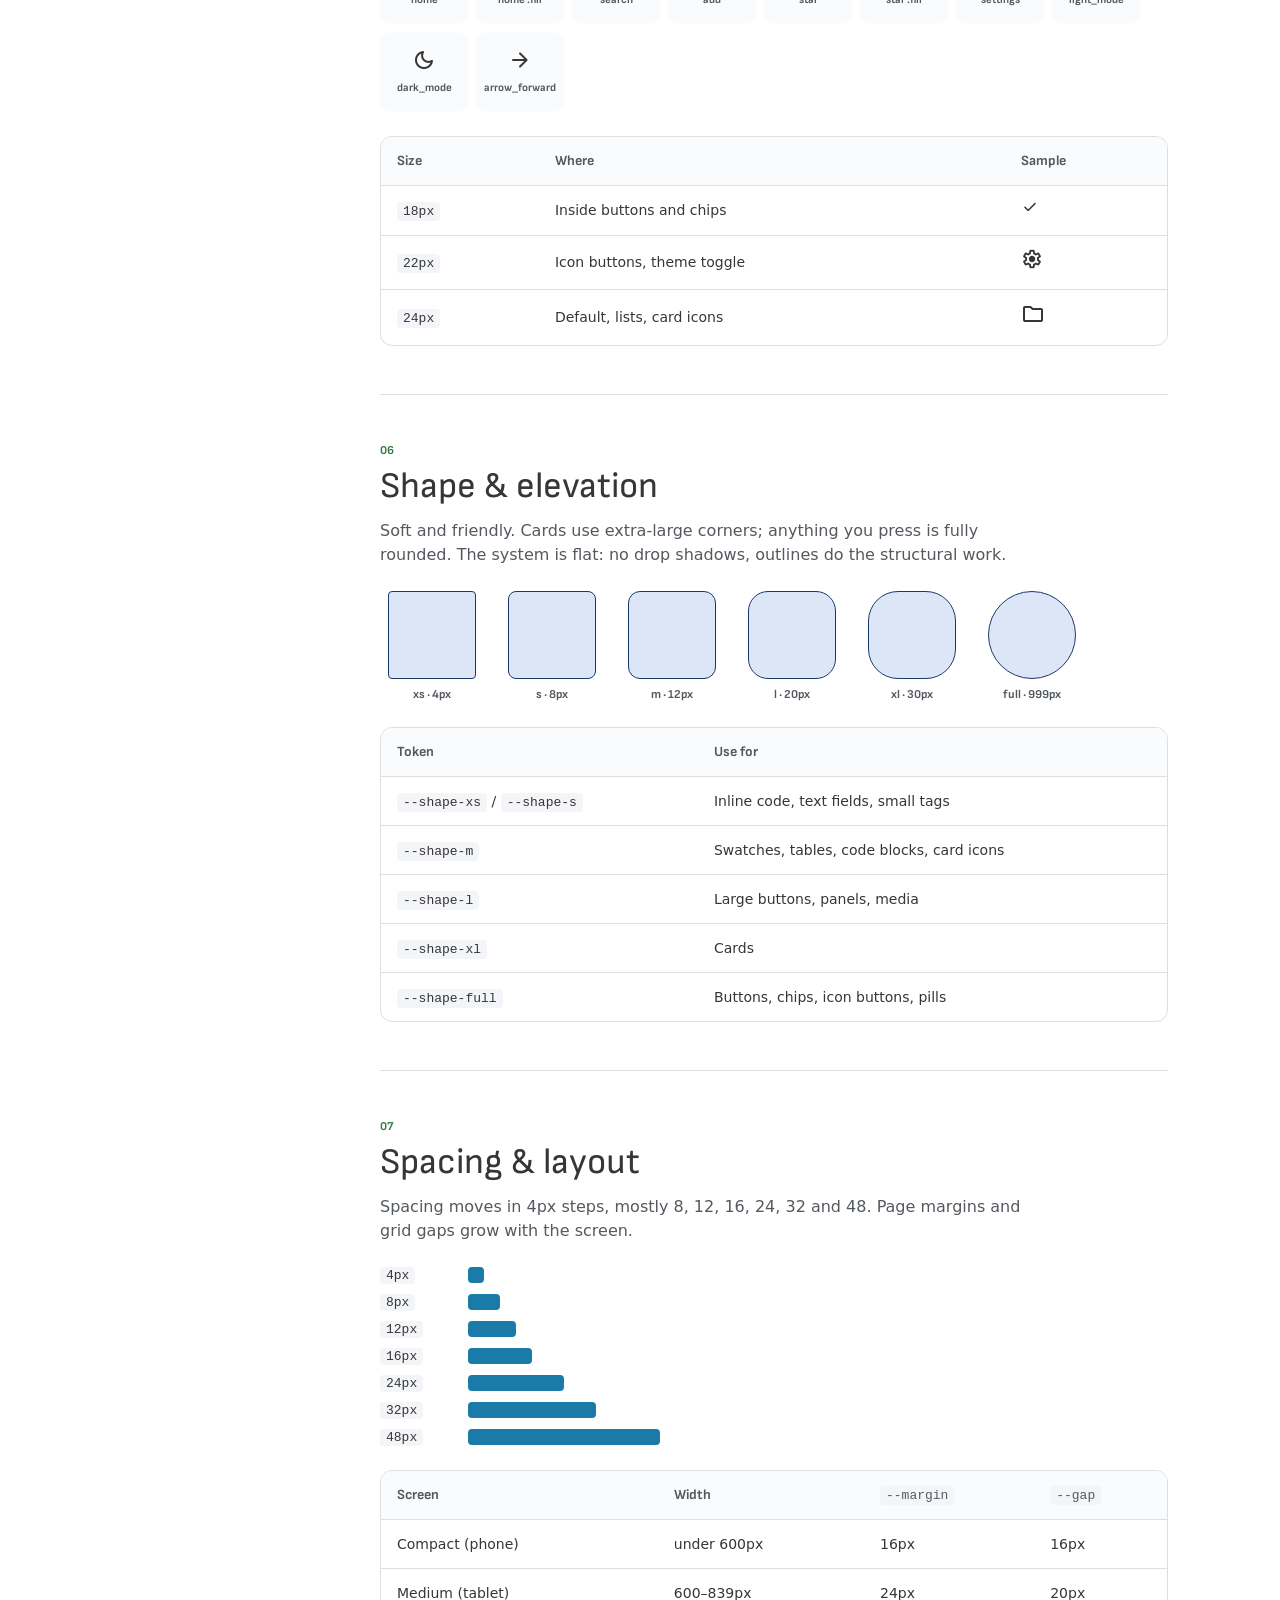
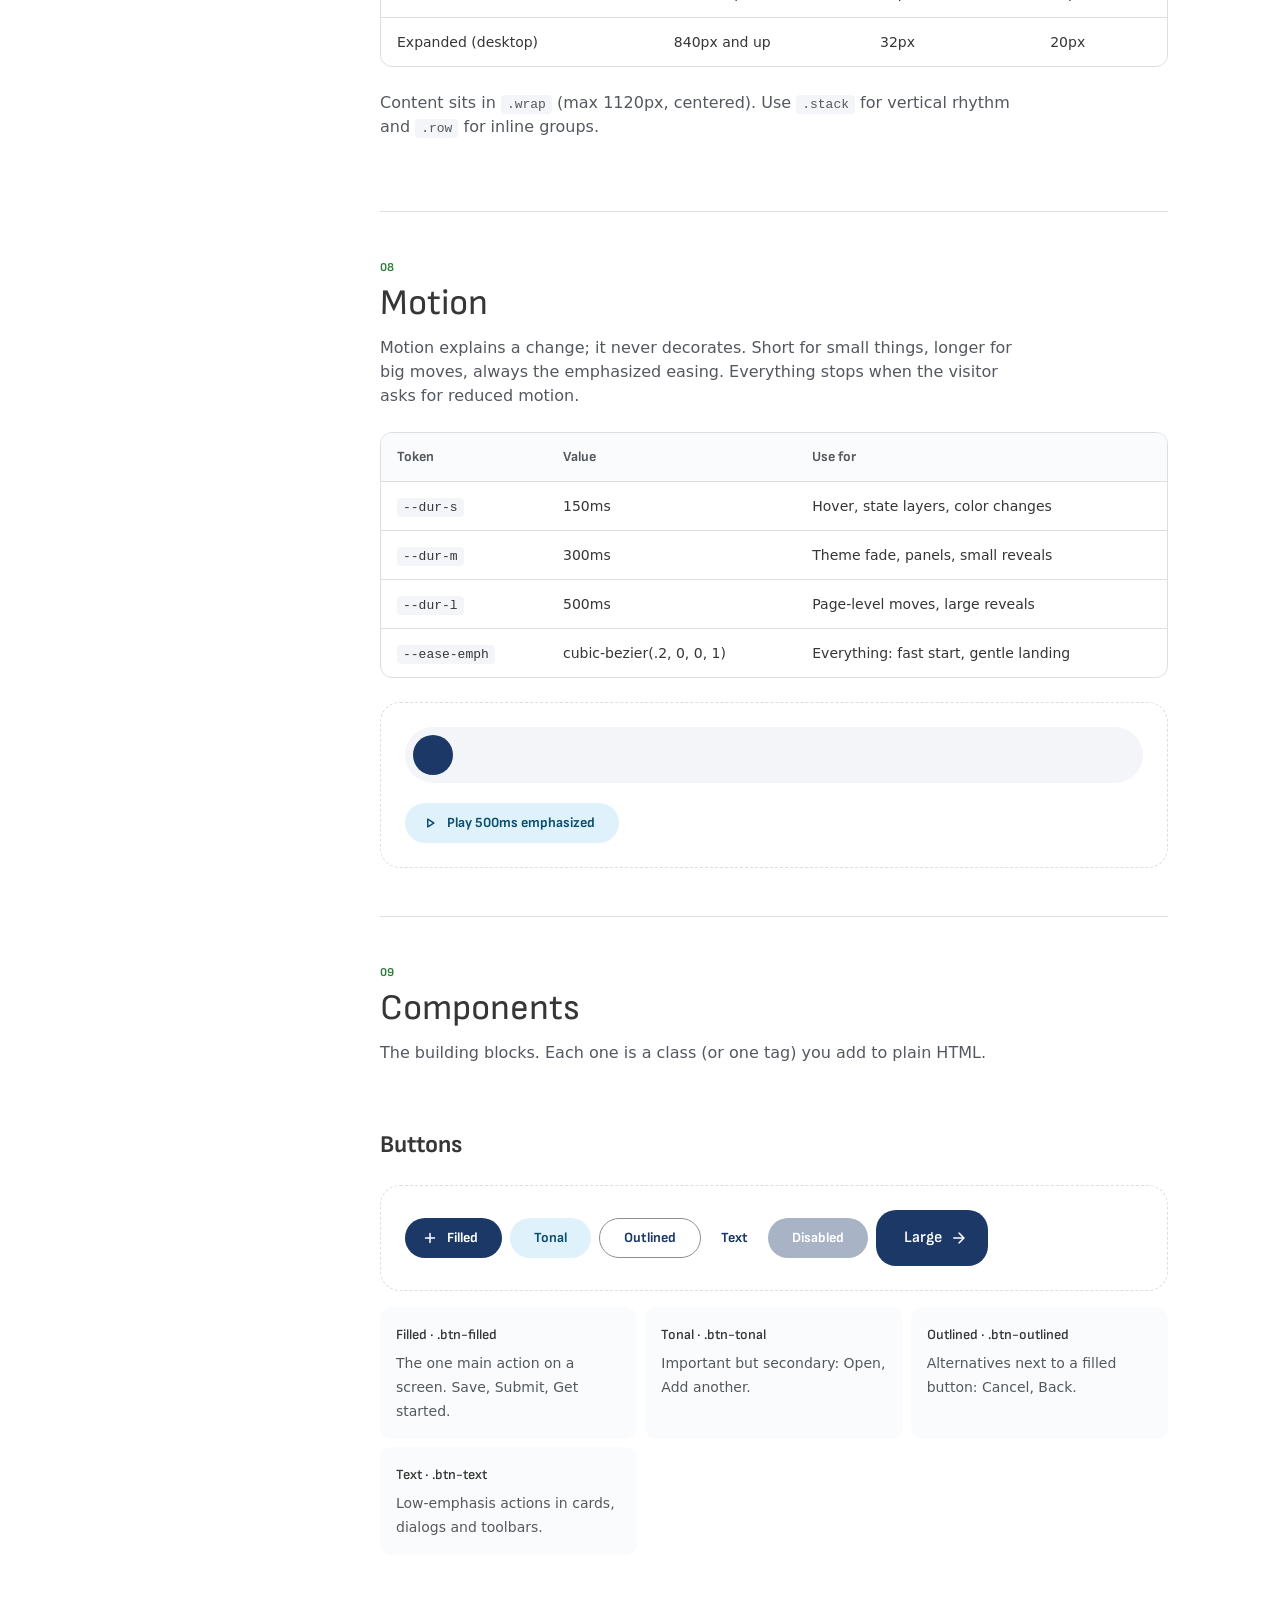
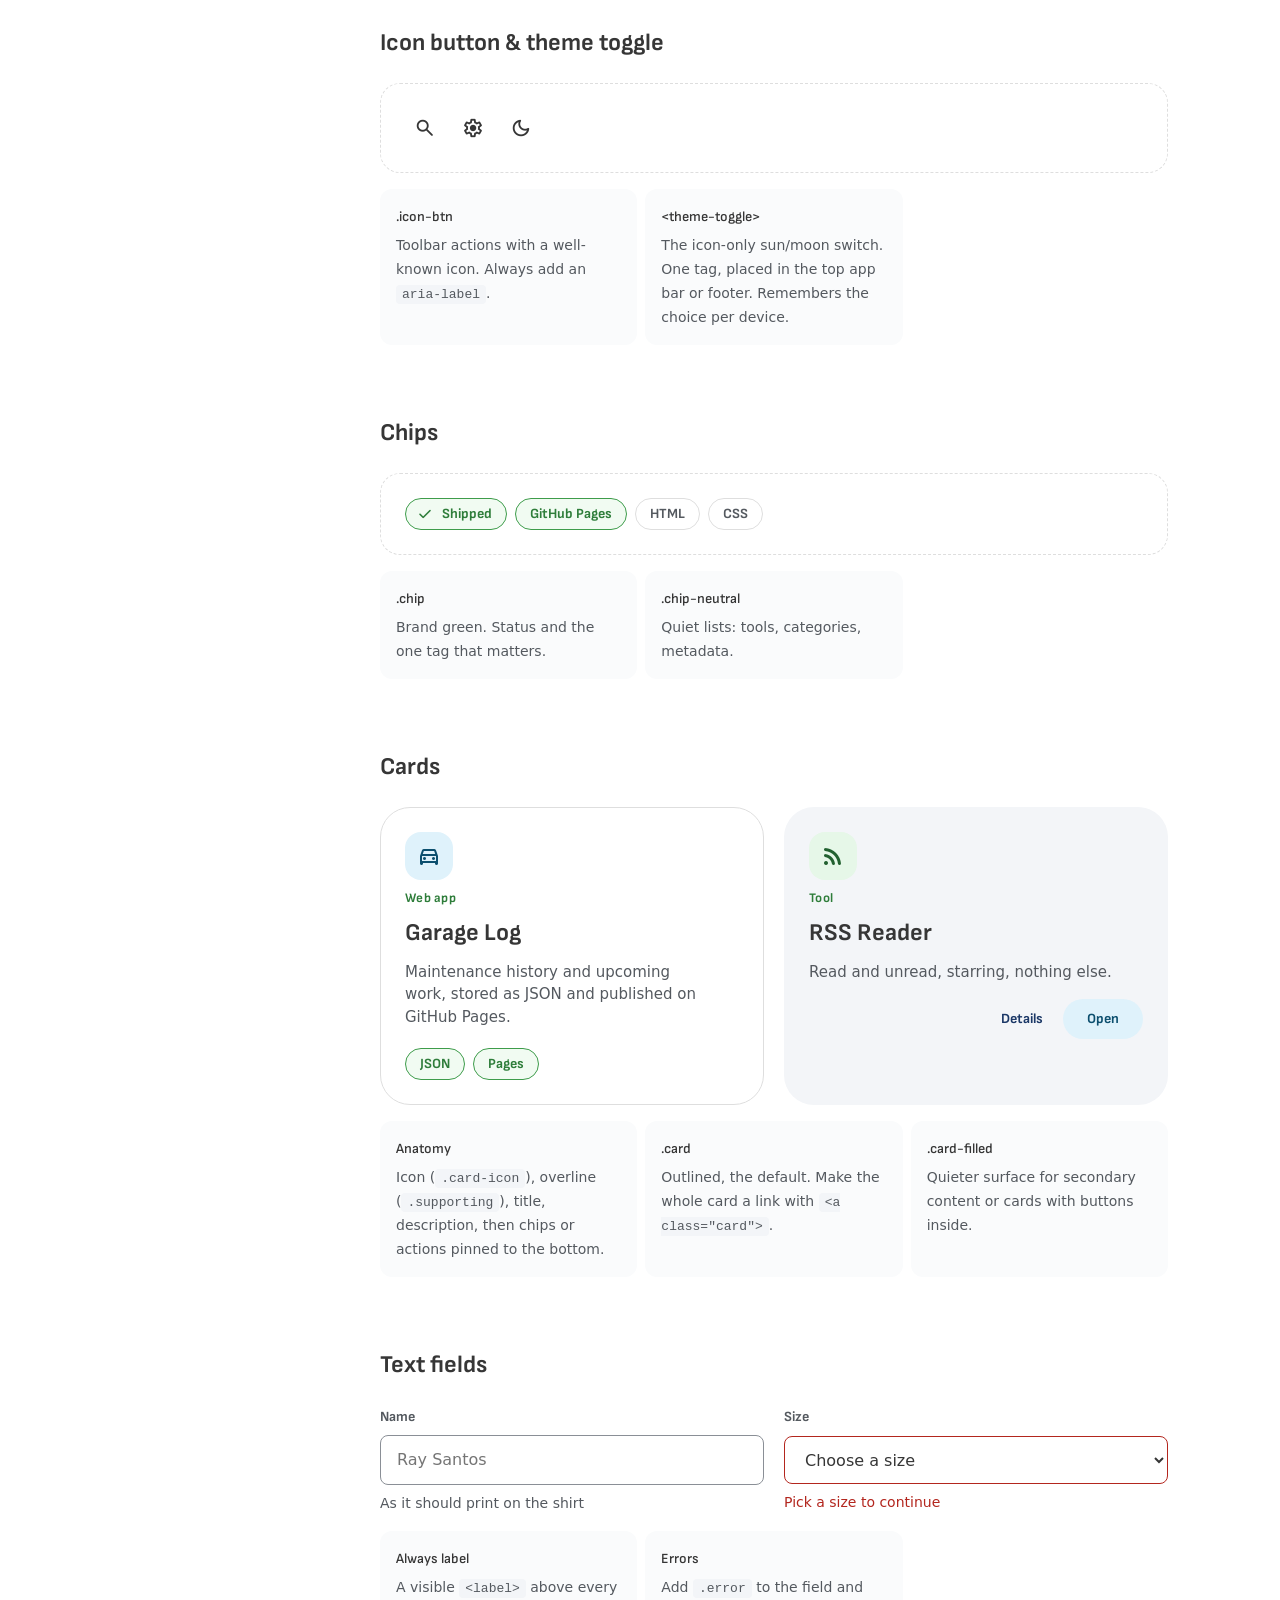
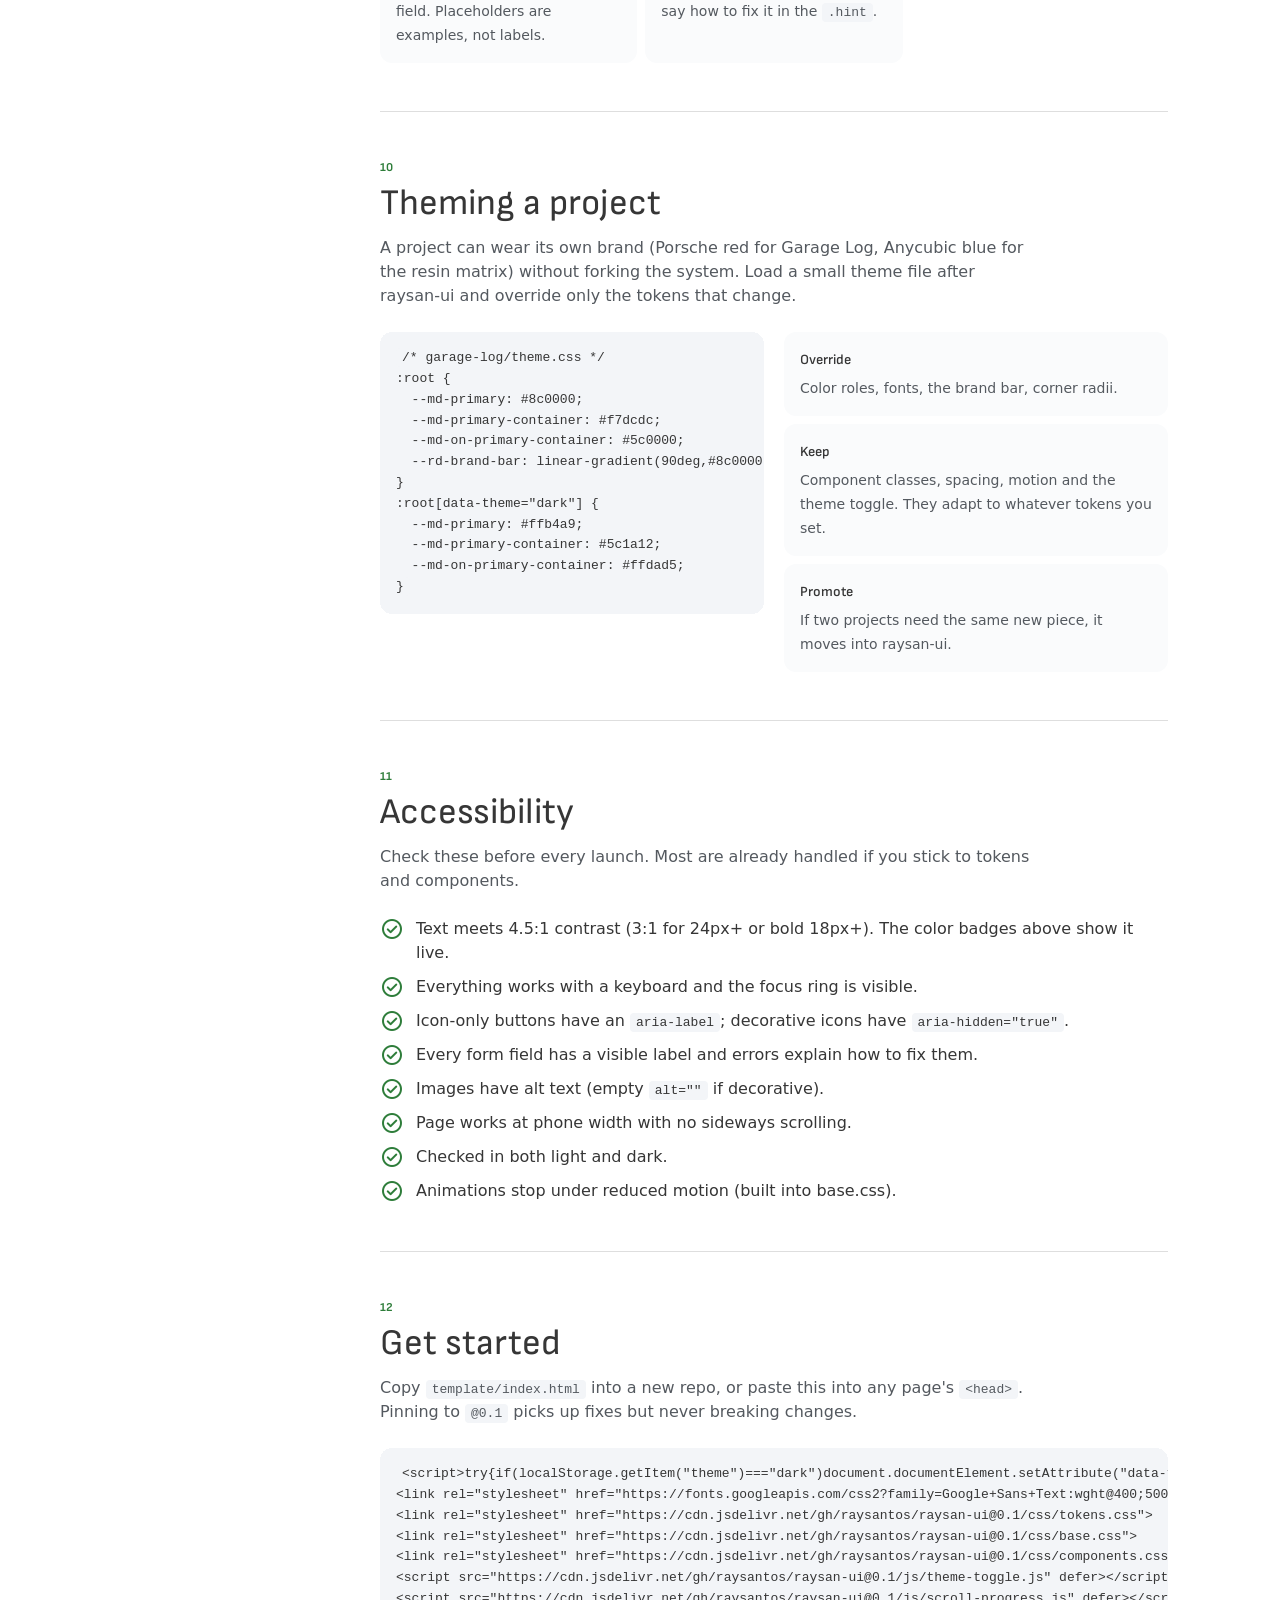
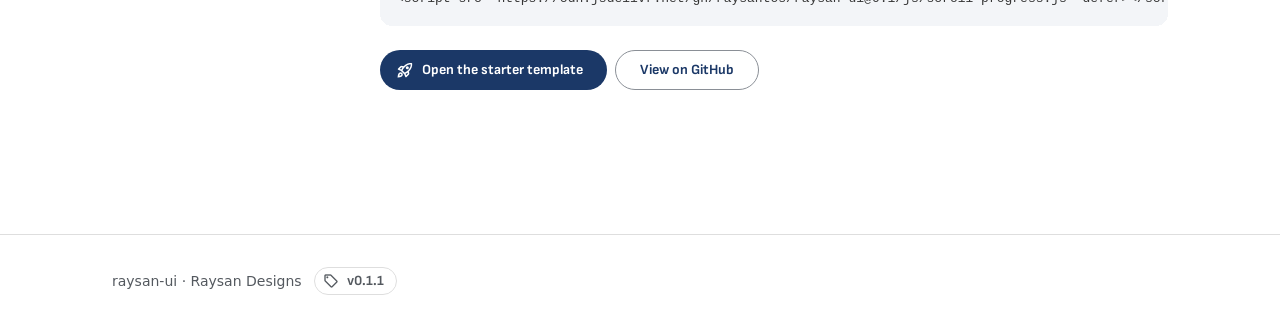
==== commit 01afcc5c: "Footer: version chip linking to the GitHub release; remove footer theme toggle Co-Authored-By: Claud" ====
--- a/index.html
+++ b/index.html
@@ -411,8 +411,10 @@
 
   <footer class="g-foot">
     <div class="wrap">
-      <span>raysan-ui · Raysan Designs</span>
-      <theme-toggle></theme-toggle>
+      <div class="g-foot-meta">
+        <span>raysan-ui · Raysan Designs</span>
+        <a class="chip chip-neutral g-version" href="https://github.com/raysantos/raysan-ui/releases/tag/v0.1.1" title="Release notes on GitHub"><span class="ms" aria-hidden="true">sell</span>v0.1.1</a>
+      </div>
     </div>
   </footer>
 
--- a/docs/guidelines.css
+++ b/docs/guidelines.css
@@ -117,3 +117,7 @@
 
 .g-foot { padding-block: 32px; border-top: 1px solid var(--md-outline-variant); }
 .g-foot .wrap { display: flex; justify-content: space-between; align-items: center; gap: 16px; color: var(--md-on-surface-variant); font: var(--body-m); }
+.g-foot-meta { display: flex; flex-wrap: wrap; align-items: center; gap: 12px; }
+.g-version { height: 28px; padding: 0 12px; text-decoration: none; transition: border-color var(--dur-s), color var(--dur-s); }
+.g-version .ms { font-size: 16px; }
+.g-version:hover { border-color: var(--md-outline); color: var(--md-on-surface); }
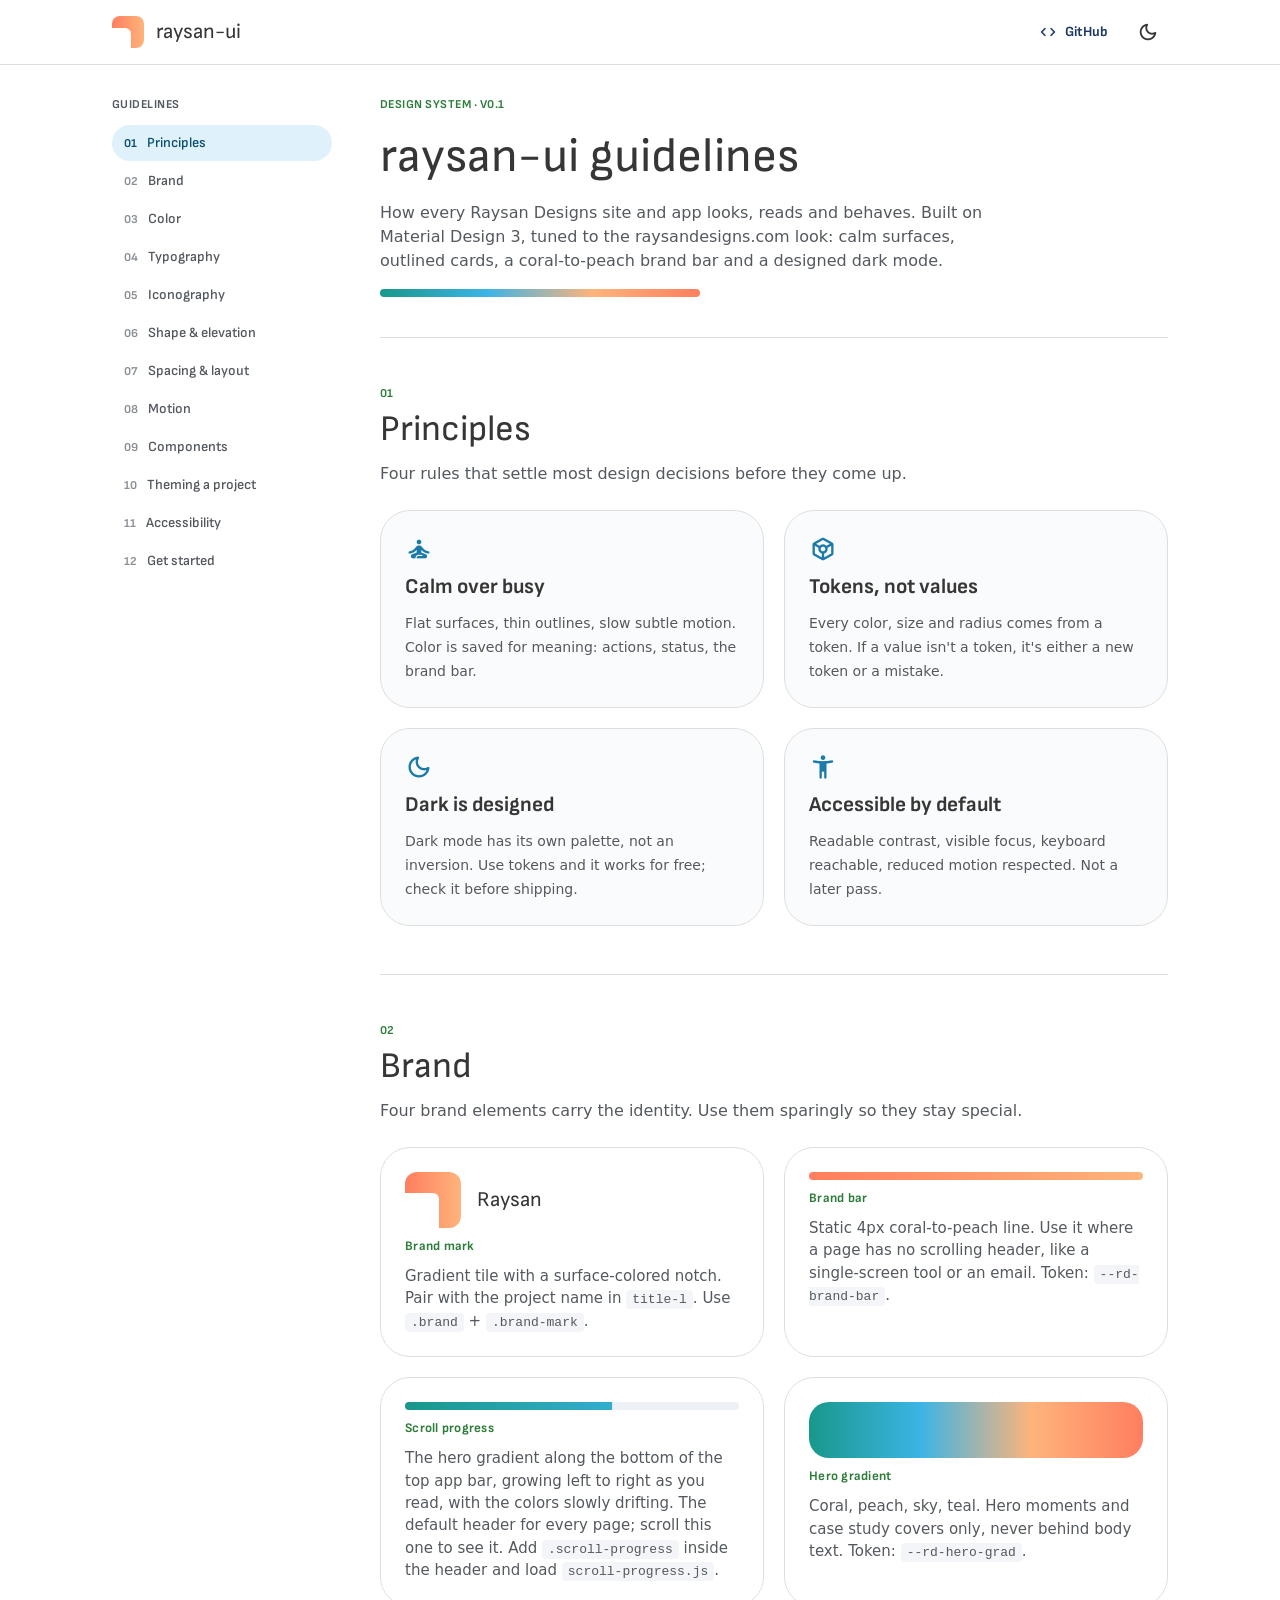
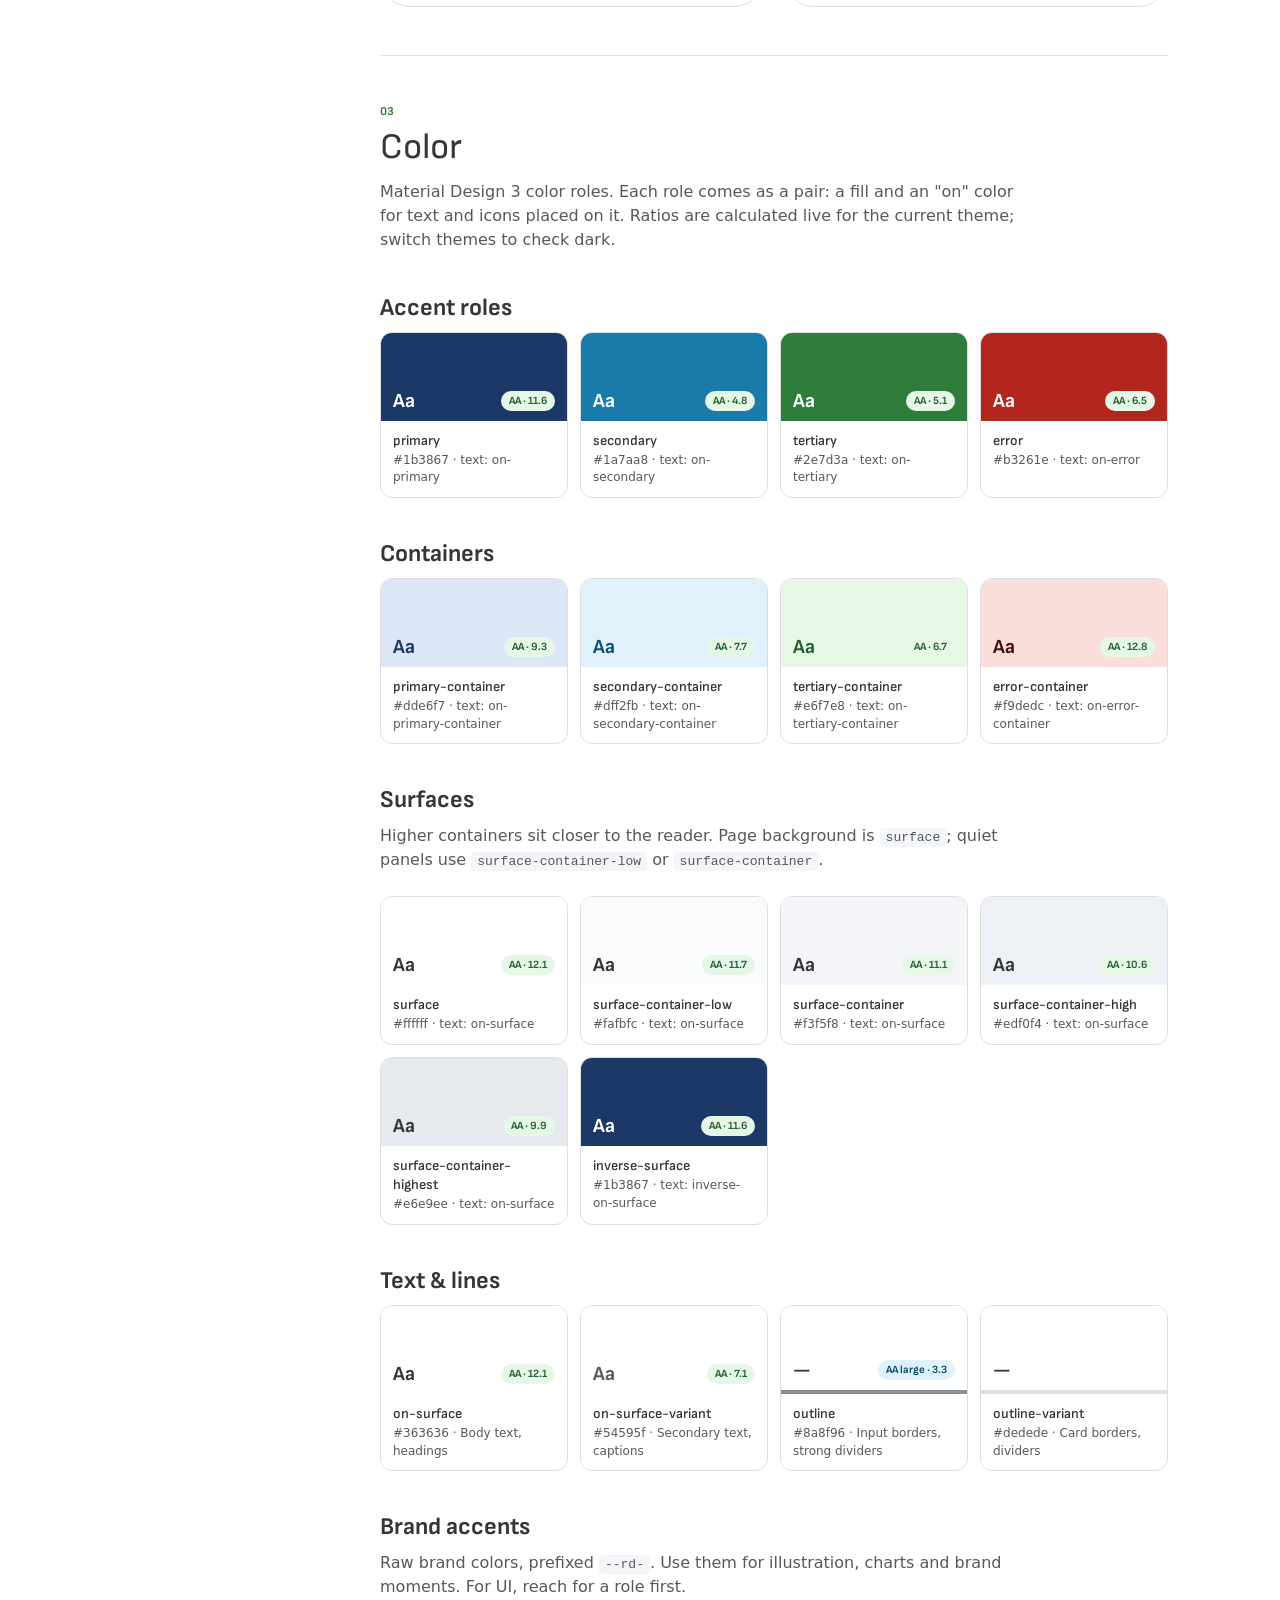
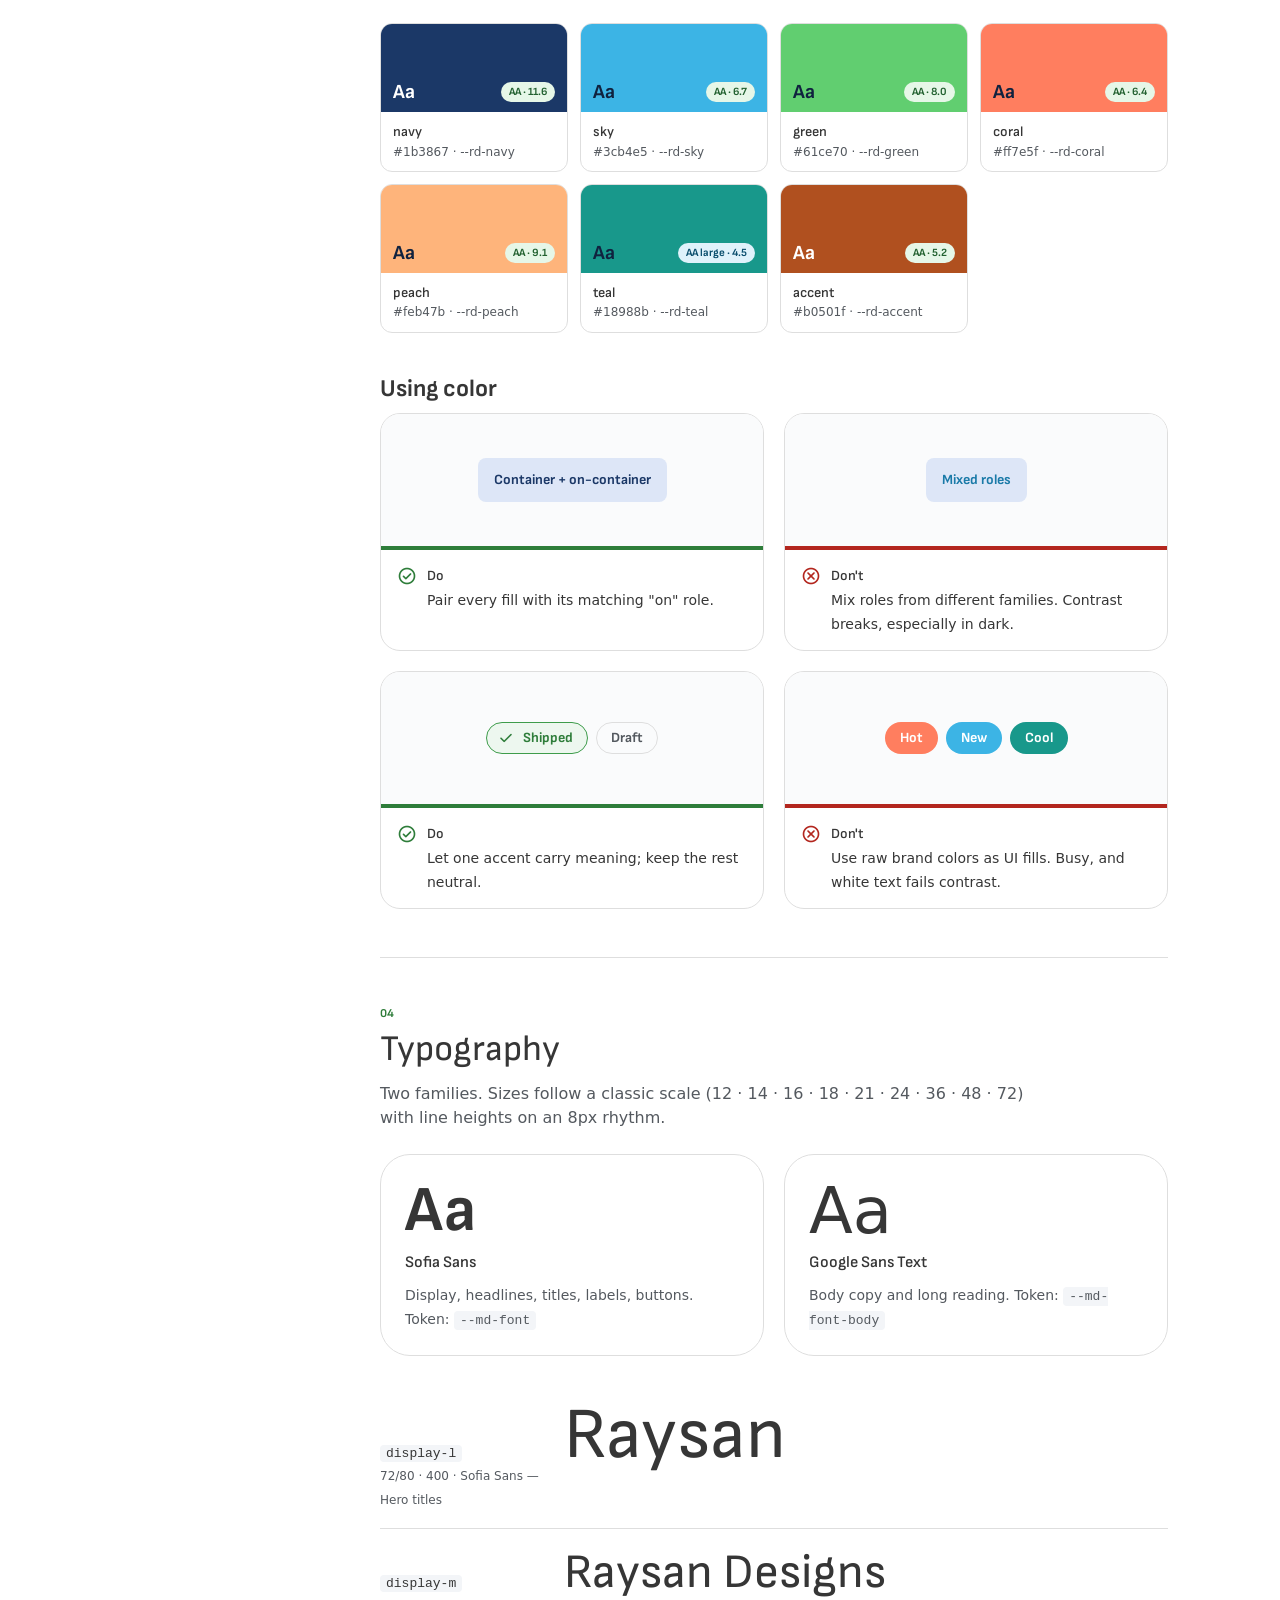
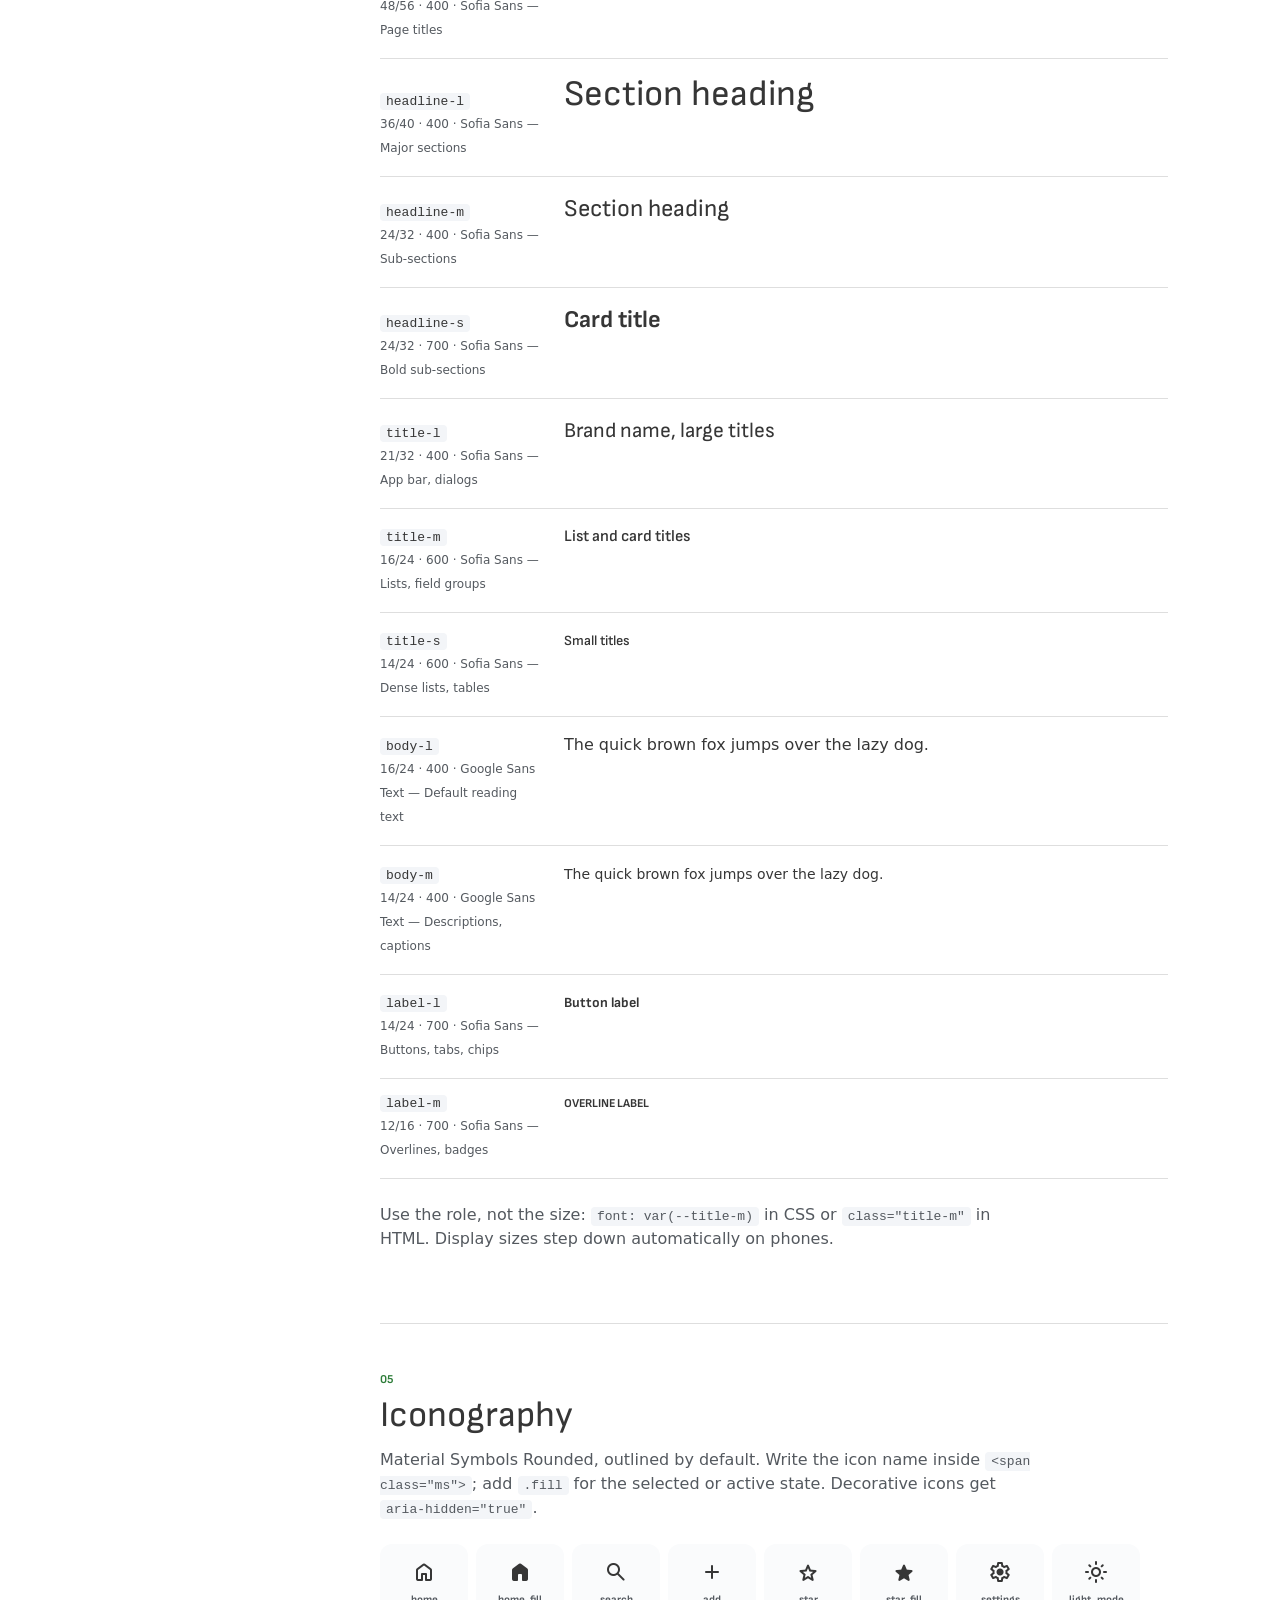
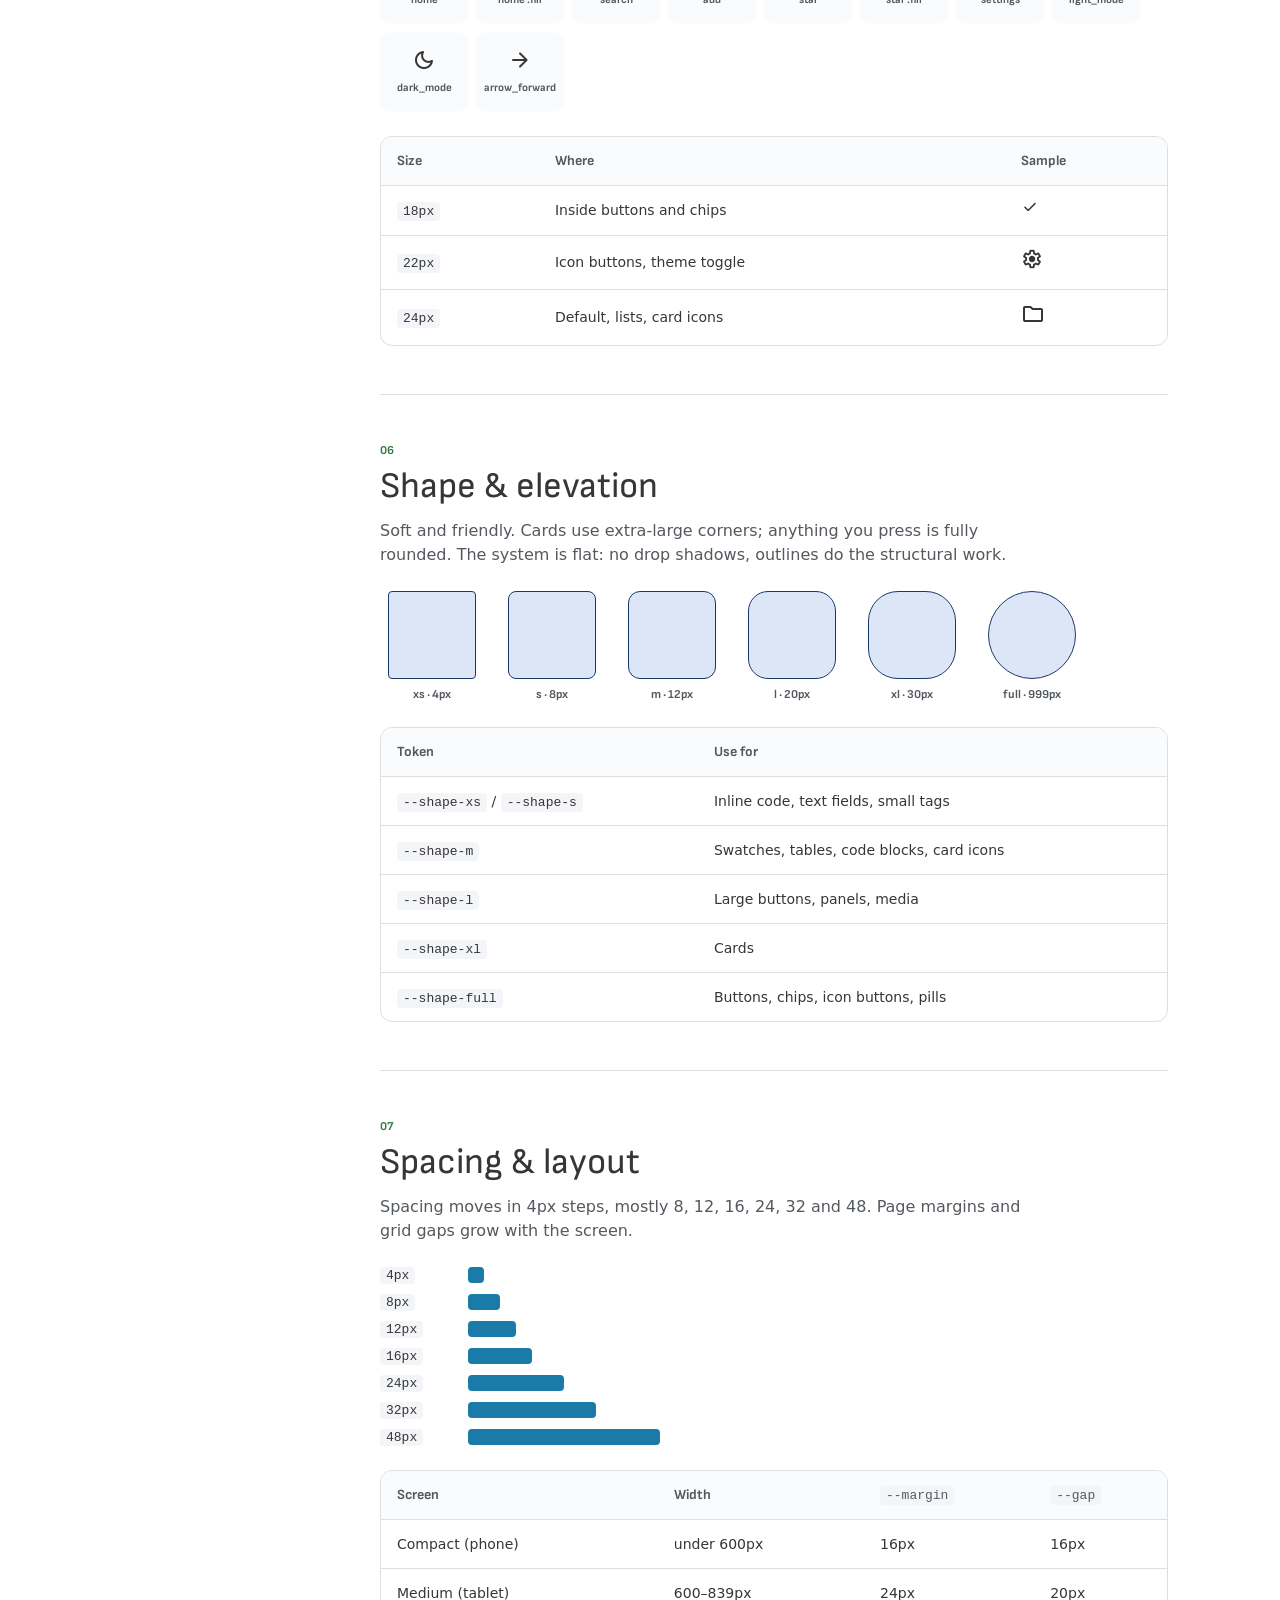
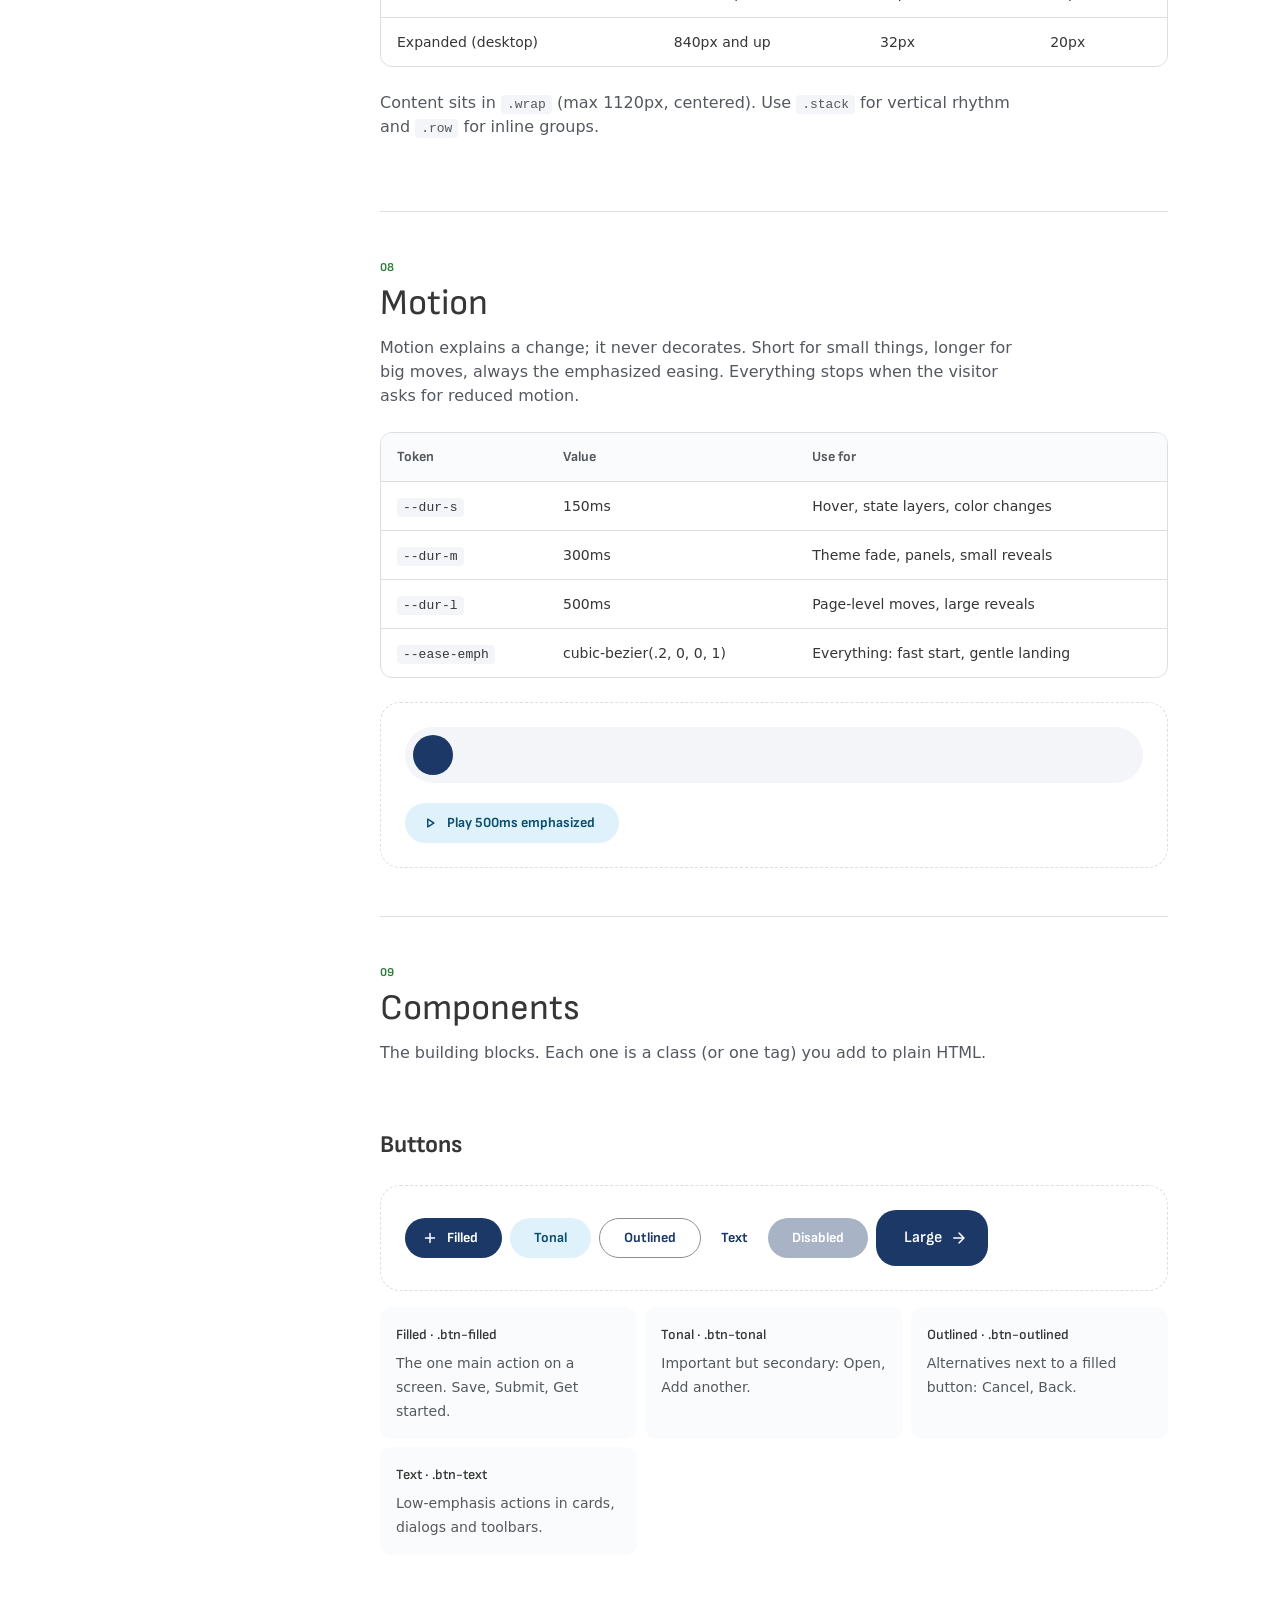
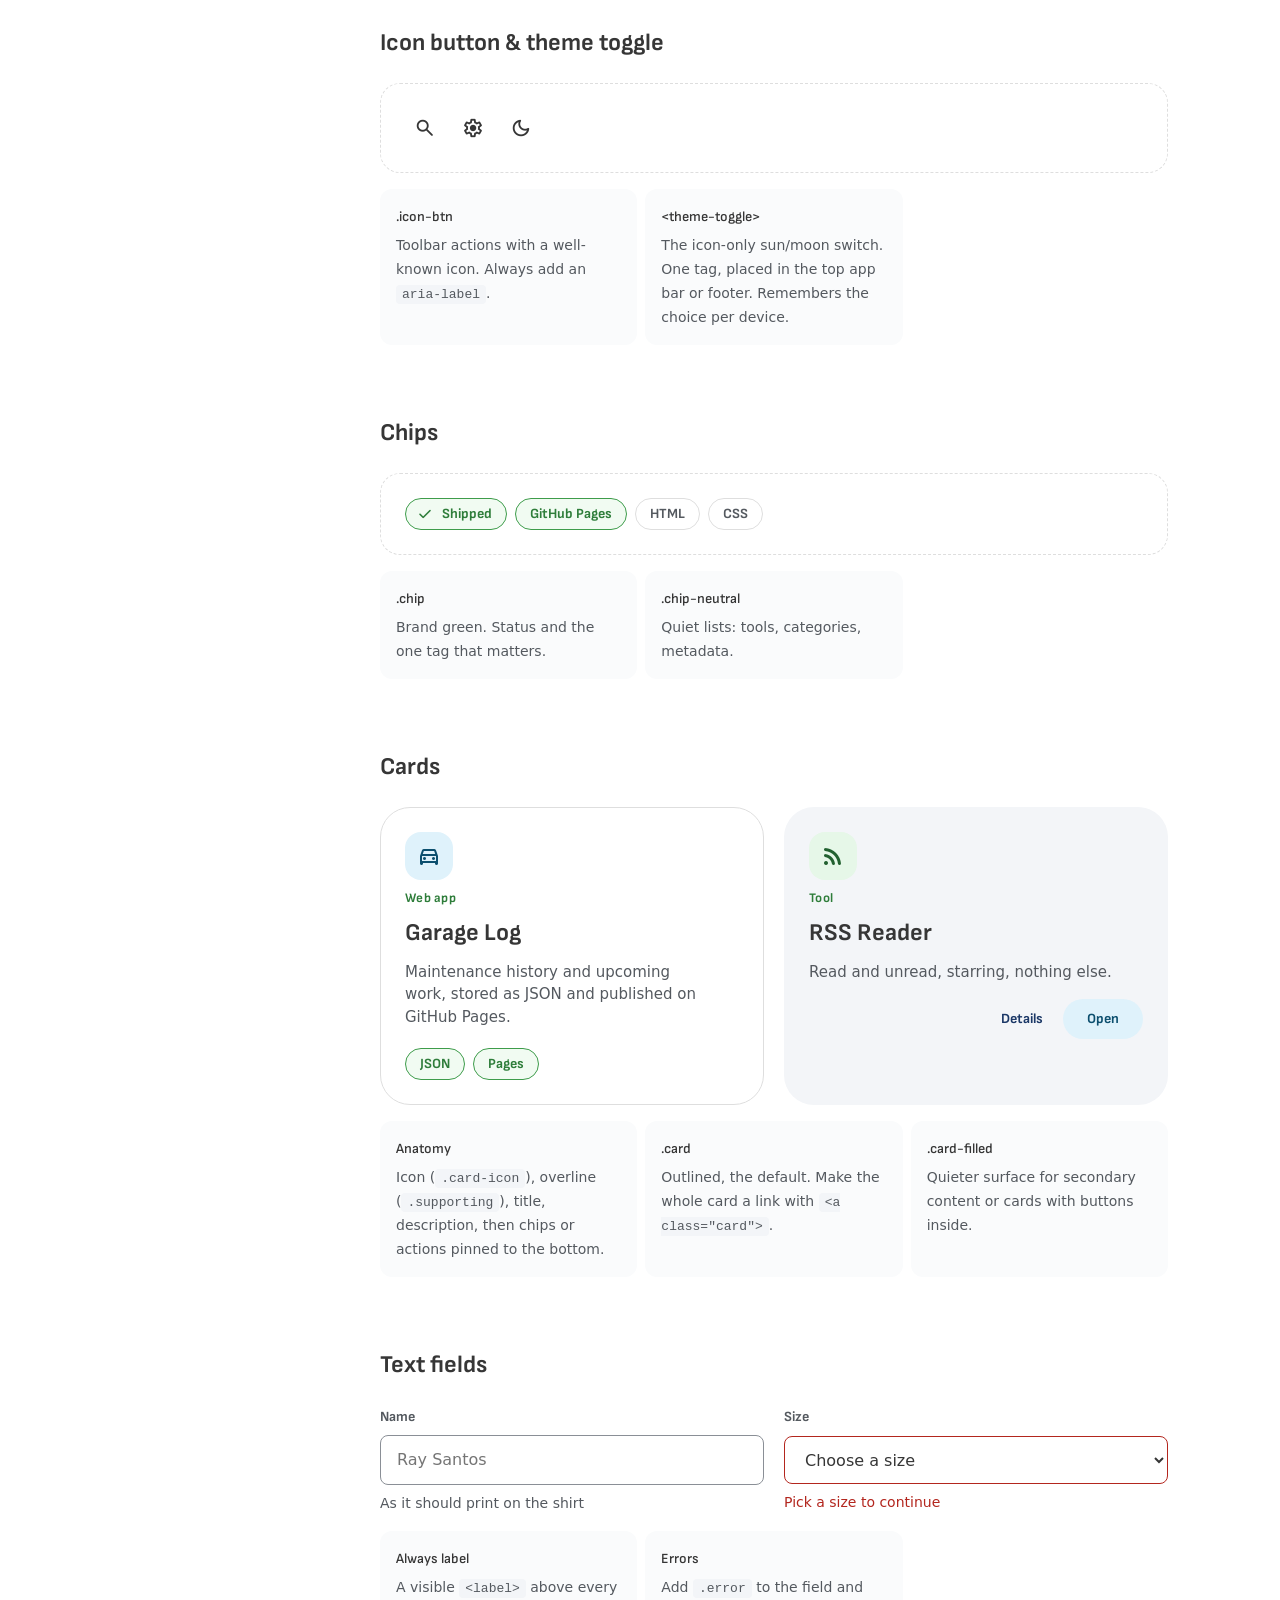
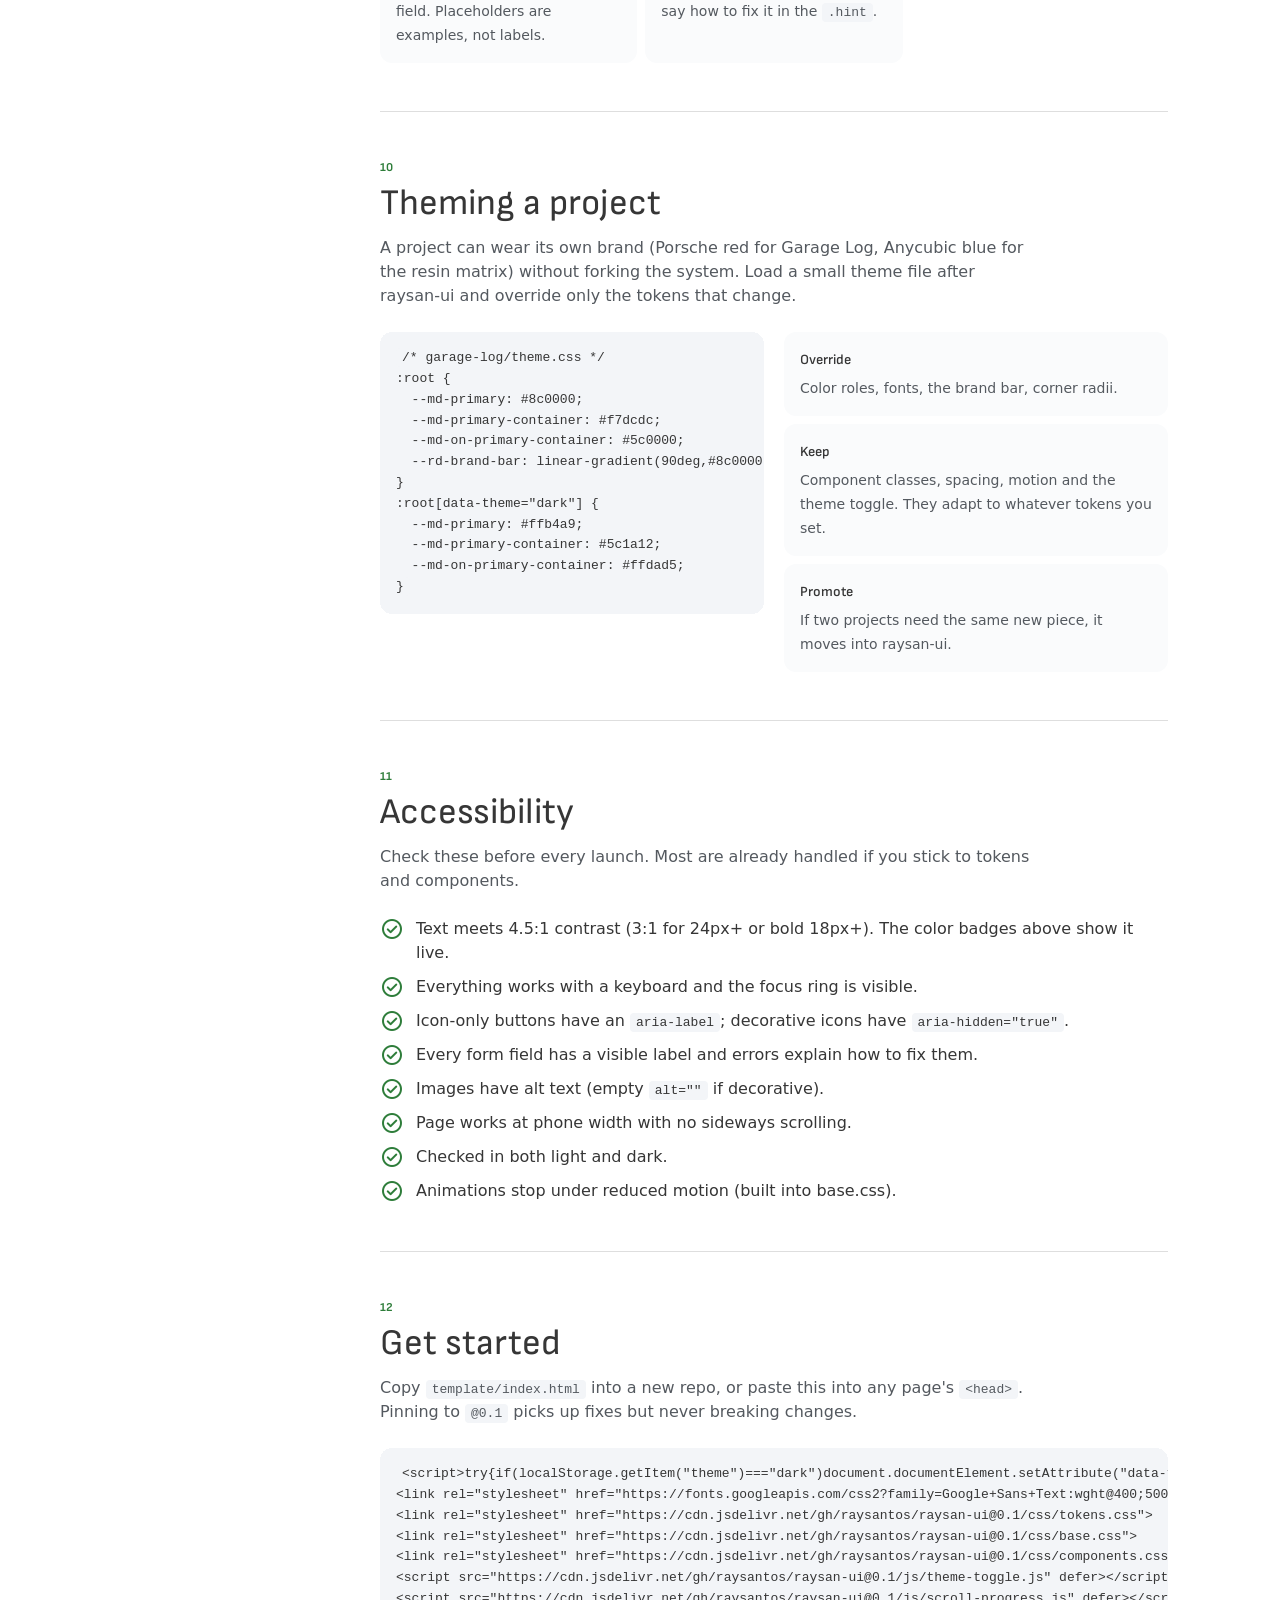
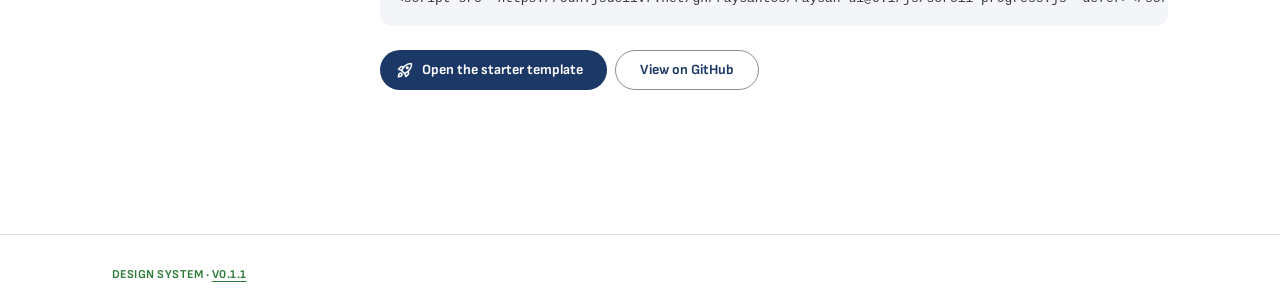
==== commit 7f40f1e4: "Footer: overline-style version with underlined link to the release Co-Authored-By: Claude Opus 5.5 <" ====
--- a/index.html
+++ b/index.html
@@ -411,10 +411,7 @@
 
   <footer class="g-foot">
     <div class="wrap">
-      <div class="g-foot-meta">
-        <span>raysan-ui · Raysan Designs</span>
-        <a class="chip chip-neutral g-version" href="https://github.com/raysantos/raysan-ui/releases/tag/v0.1.1" title="Release notes on GitHub"><span class="ms" aria-hidden="true">sell</span>v0.1.1</a>
-      </div>
+      <p class="overline">Design system · <a class="g-version" href="https://github.com/raysantos/raysan-ui/releases/tag/v0.1.1" title="Release notes on GitHub">v0.1.1</a></p>
     </div>
   </footer>
 
--- a/docs/guidelines.css
+++ b/docs/guidelines.css
@@ -117,7 +117,5 @@
 
 .g-foot { padding-block: 32px; border-top: 1px solid var(--md-outline-variant); }
 .g-foot .wrap { display: flex; justify-content: space-between; align-items: center; gap: 16px; color: var(--md-on-surface-variant); font: var(--body-m); }
-.g-foot-meta { display: flex; flex-wrap: wrap; align-items: center; gap: 12px; }
-.g-version { height: 28px; padding: 0 12px; text-decoration: none; transition: border-color var(--dur-s), color var(--dur-s); }
-.g-version .ms { font-size: 16px; }
-.g-version:hover { border-color: var(--md-outline); color: var(--md-on-surface); }
+.g-version { color: inherit; text-decoration: underline; text-underline-offset: 3px; text-decoration-thickness: 1px; }
+.g-version:hover { text-decoration-thickness: 2px; }
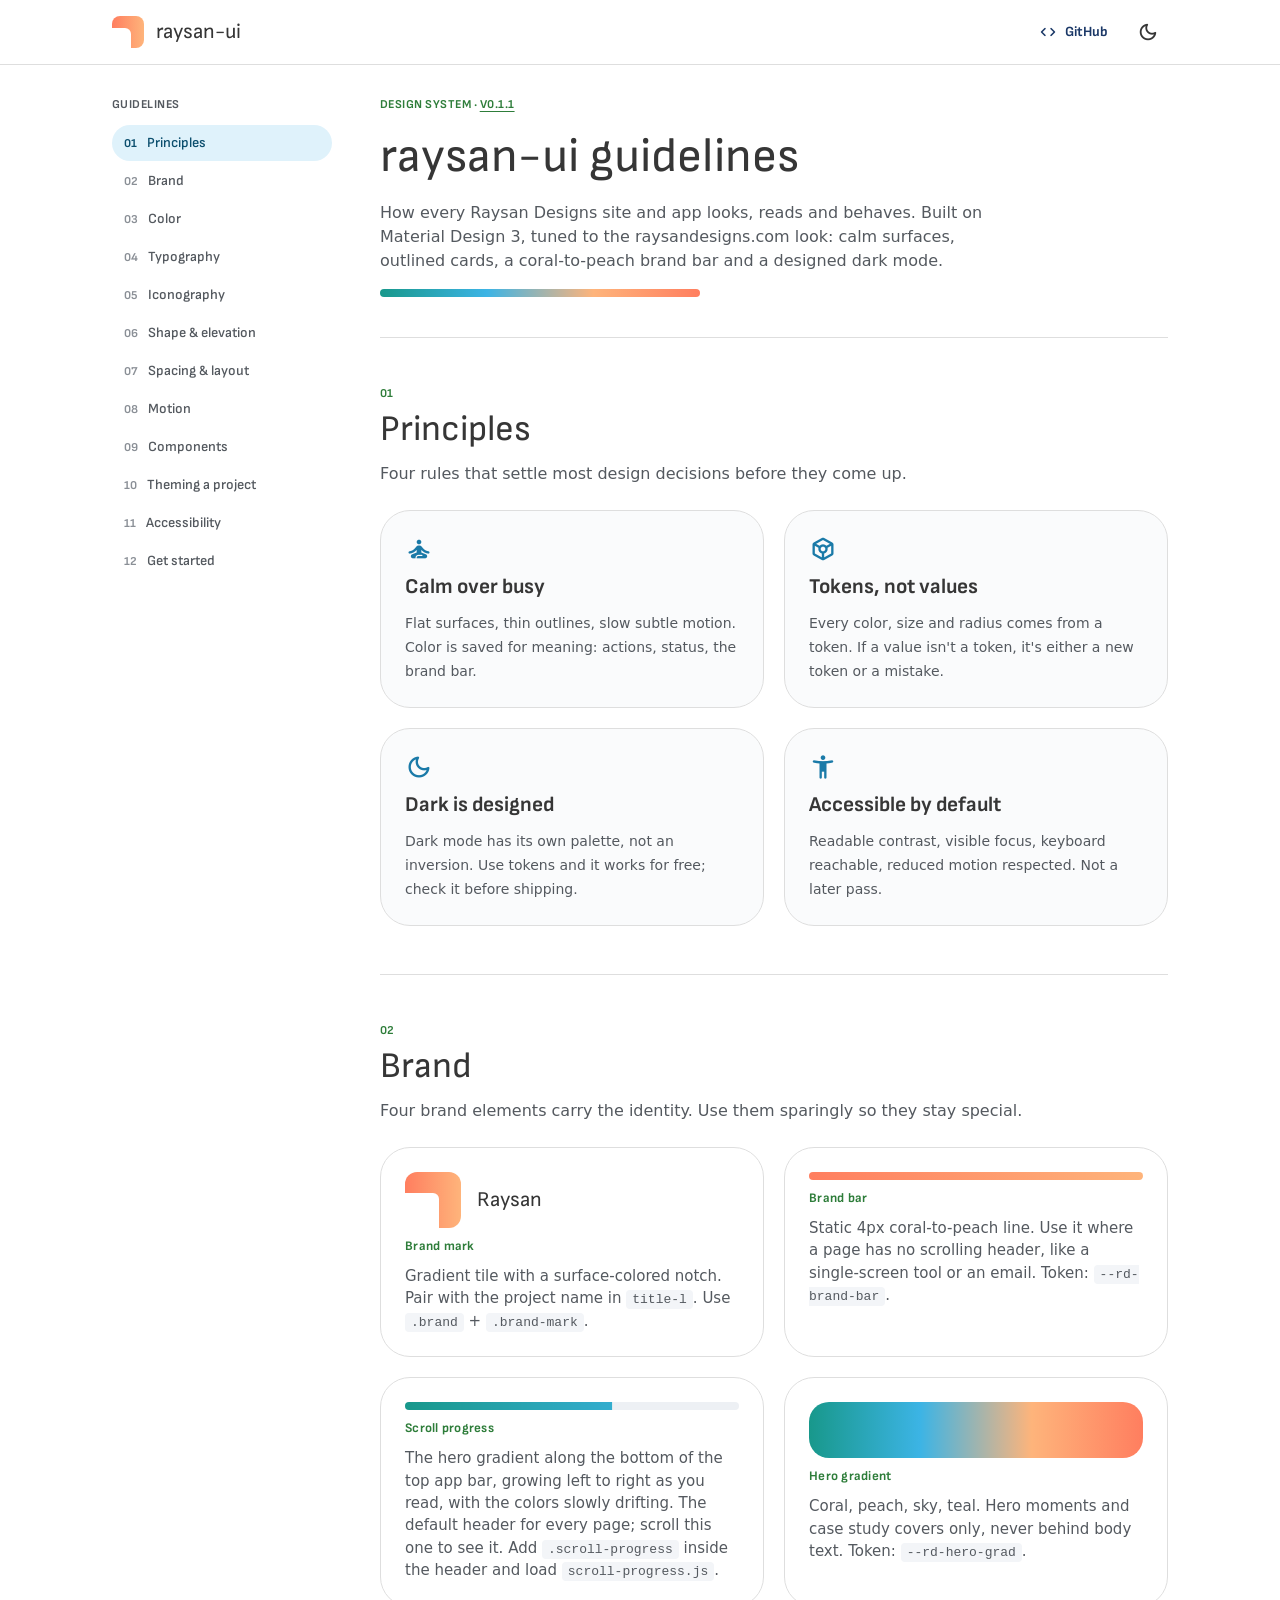
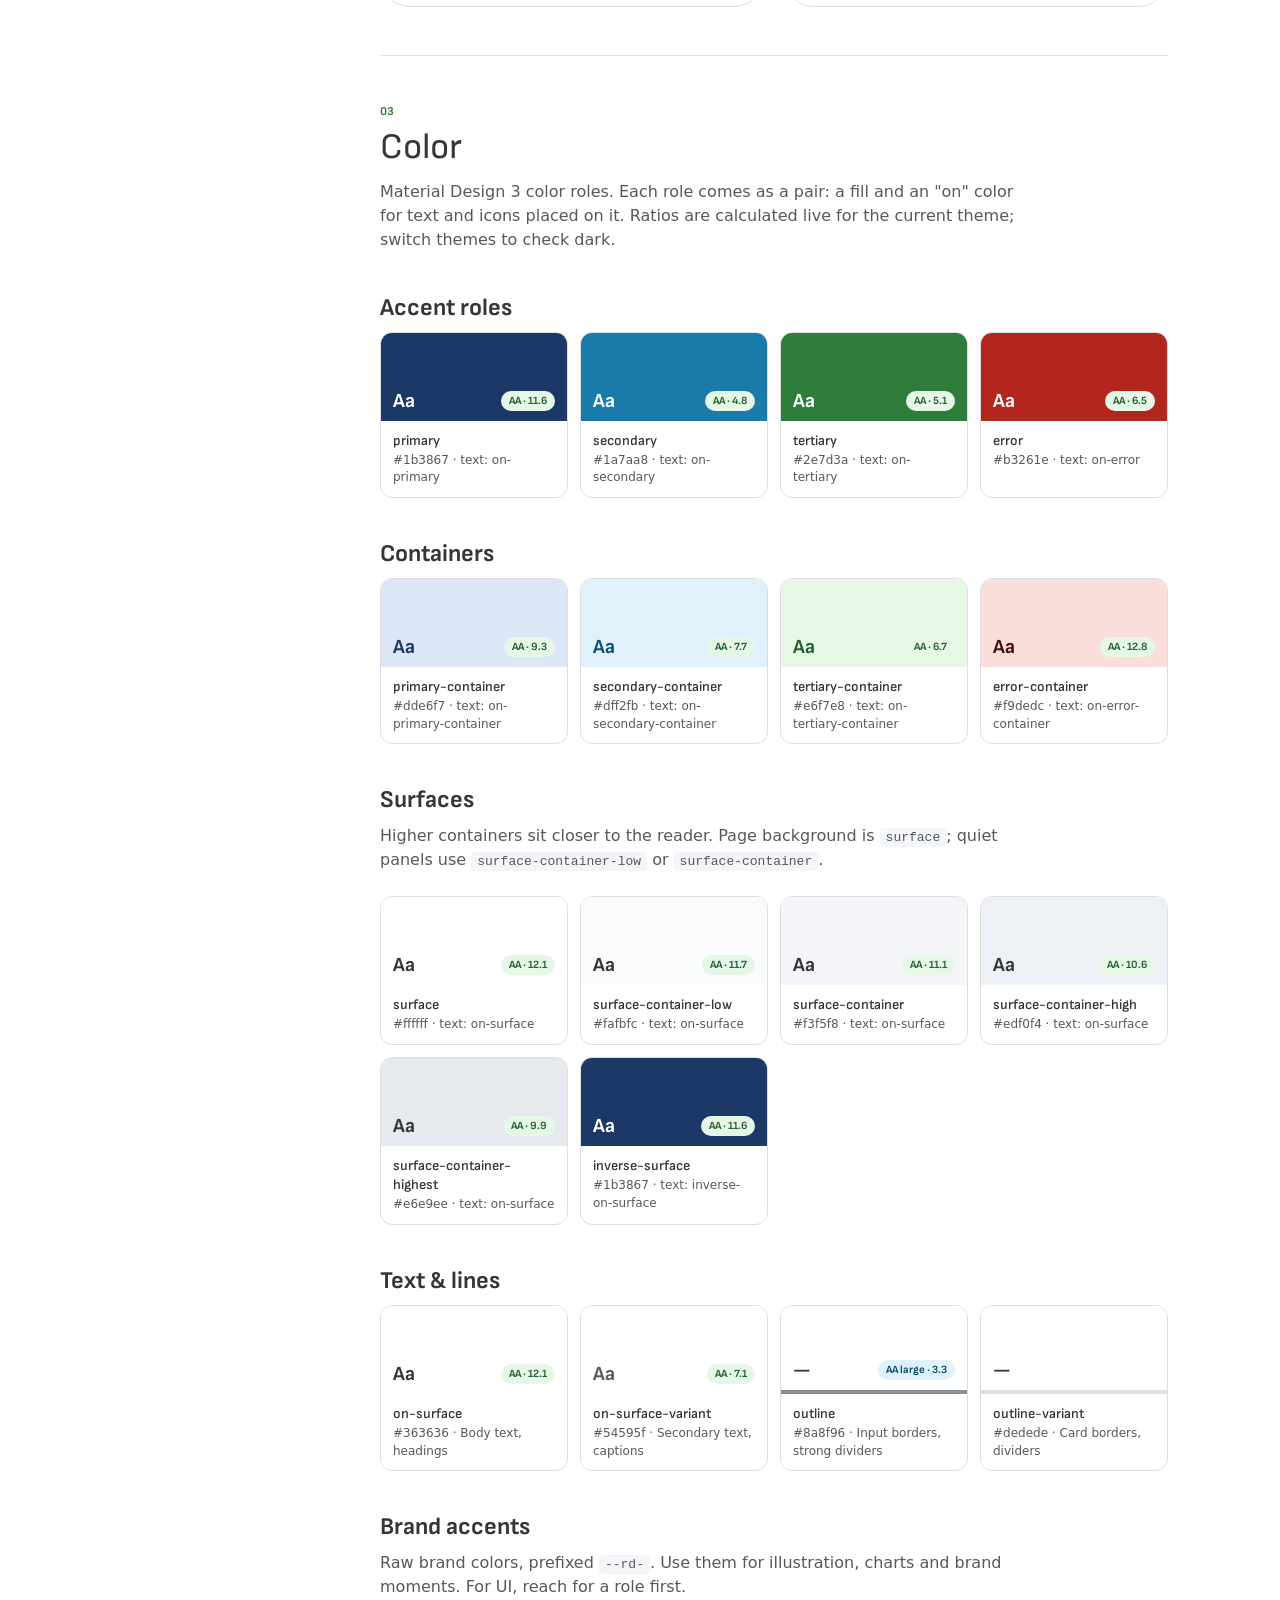
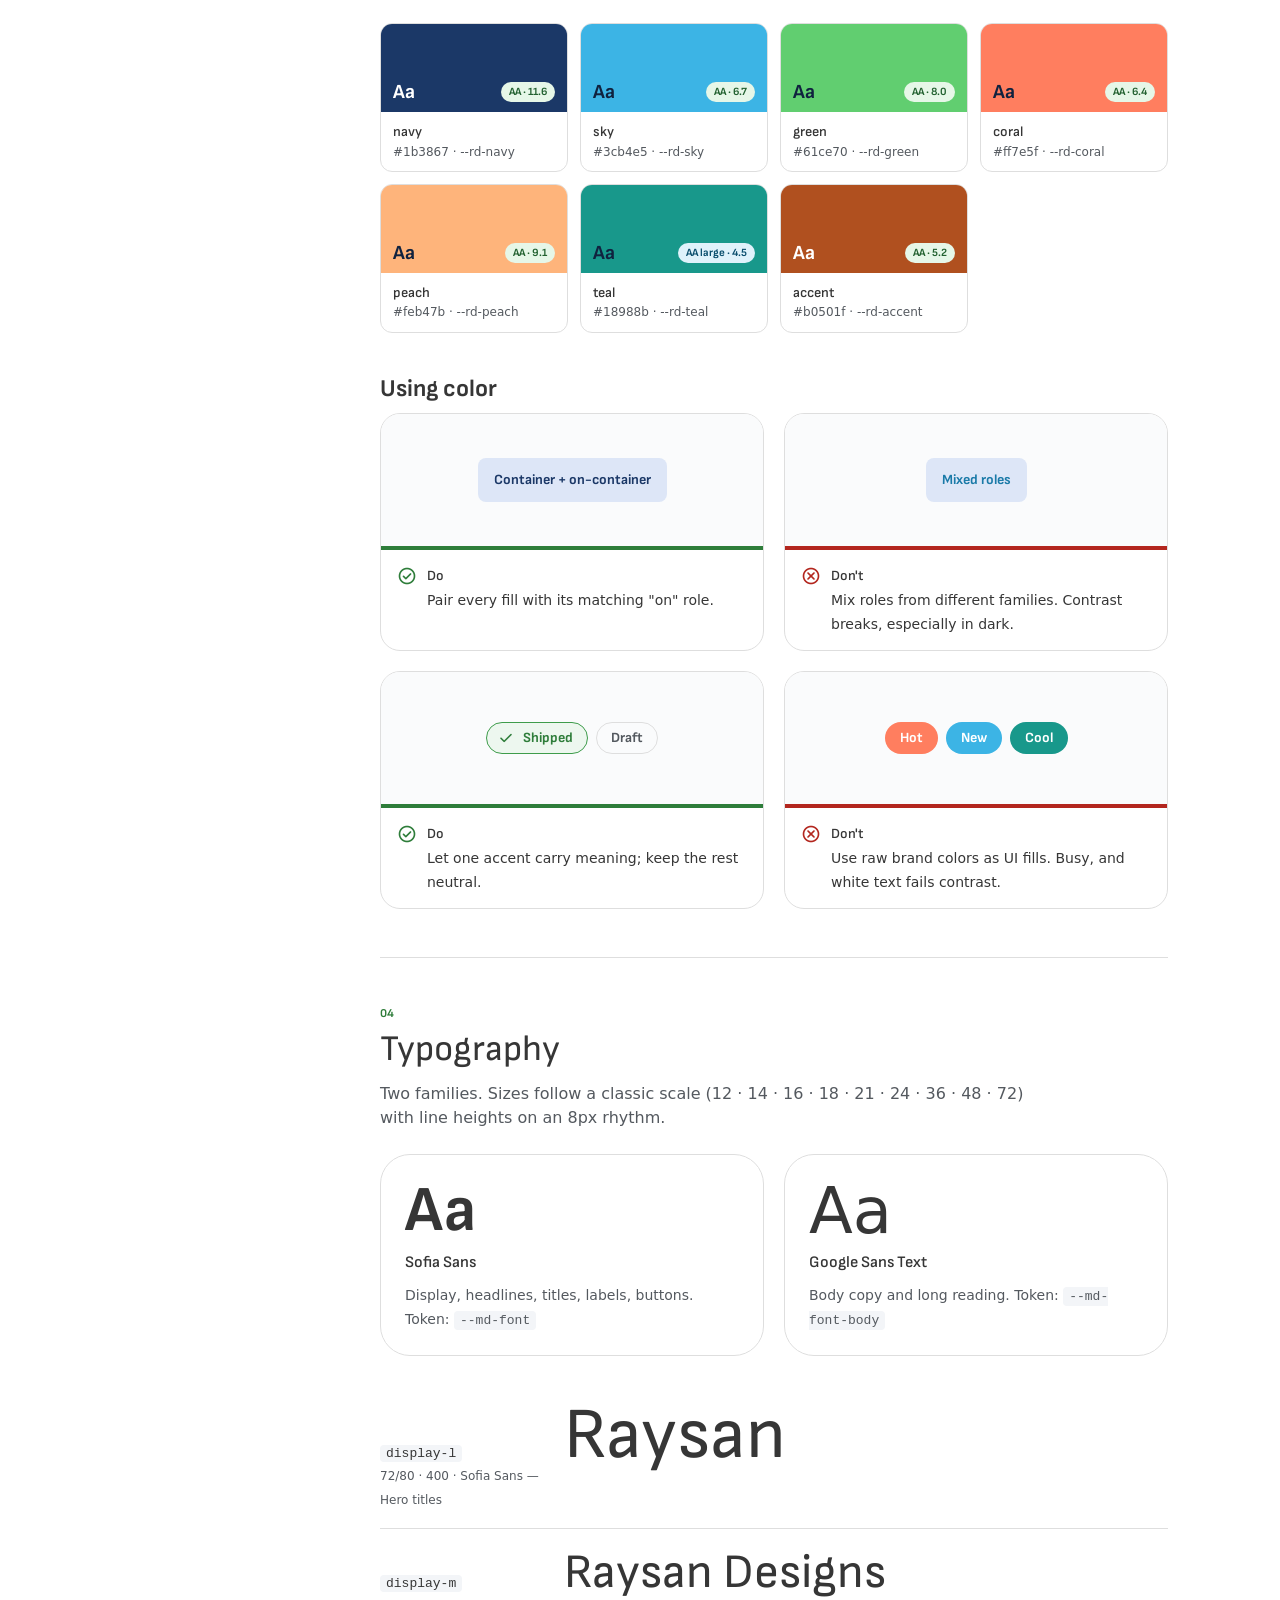
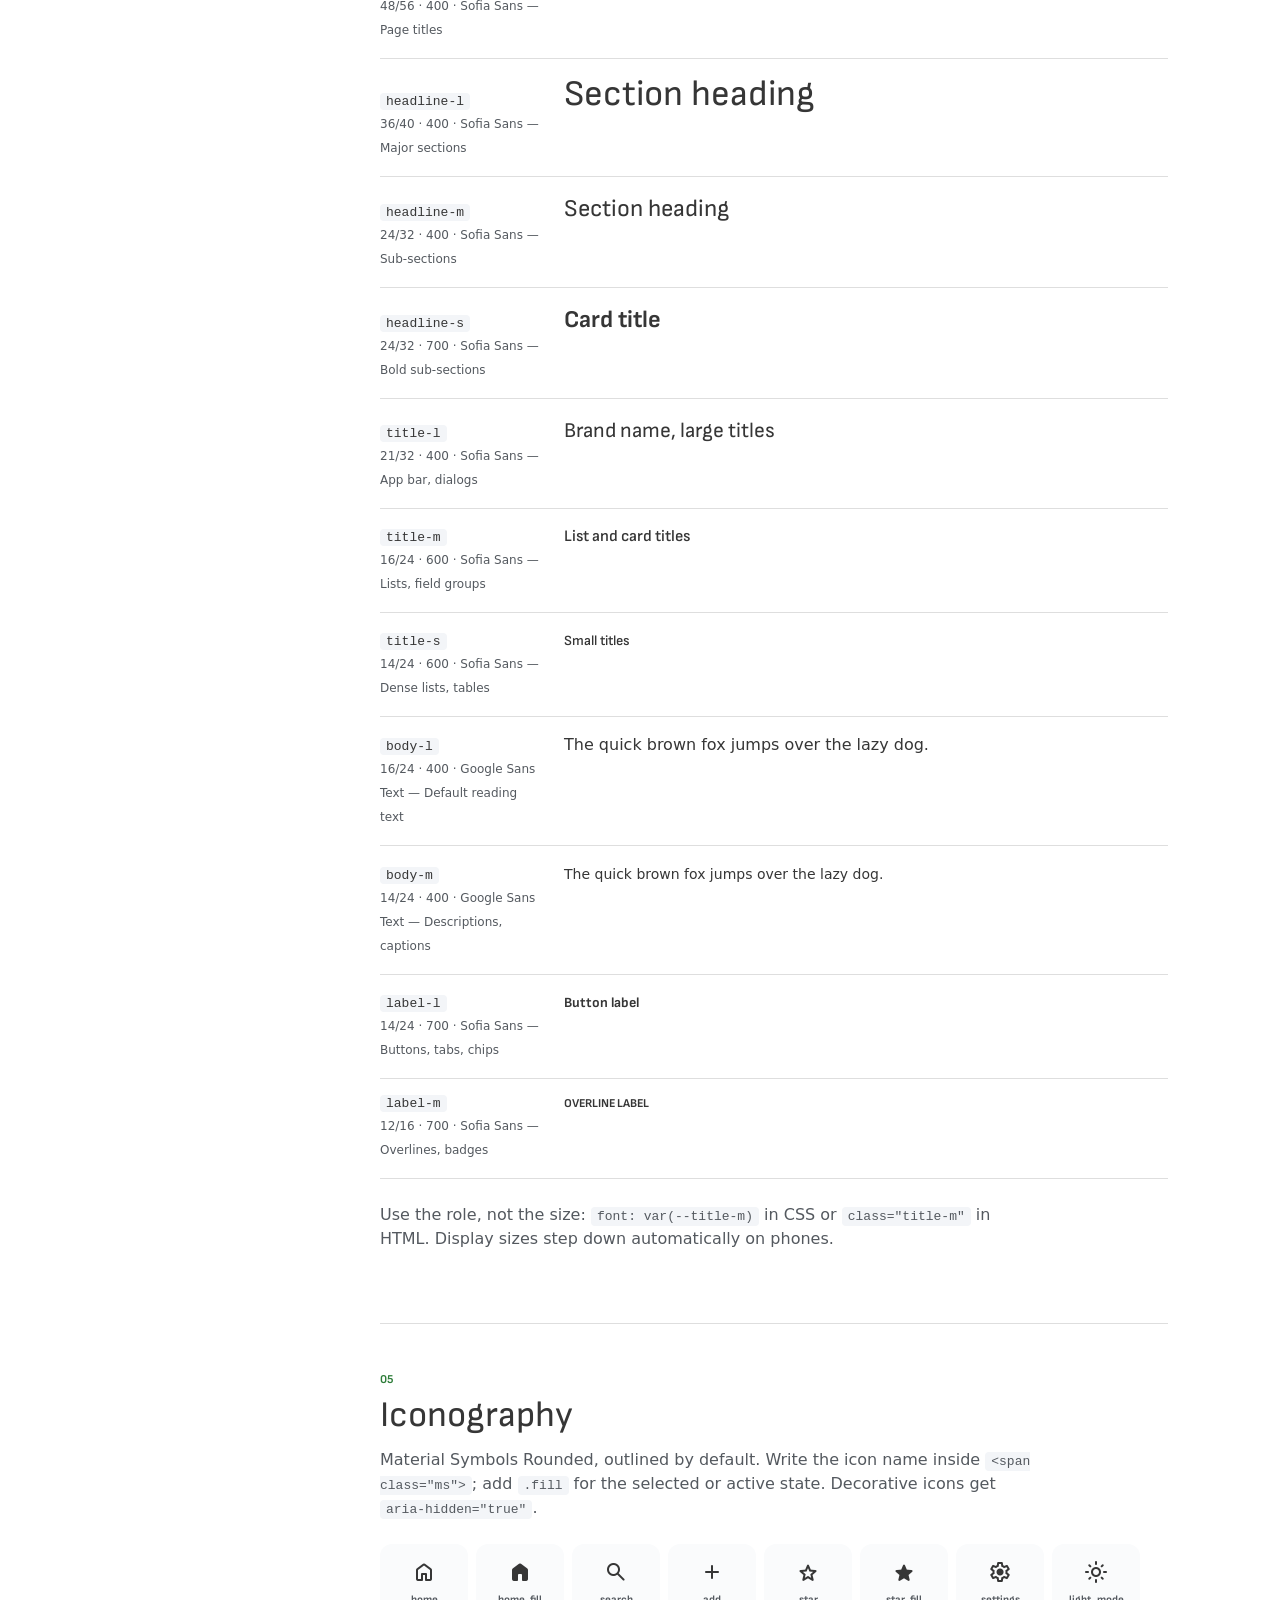
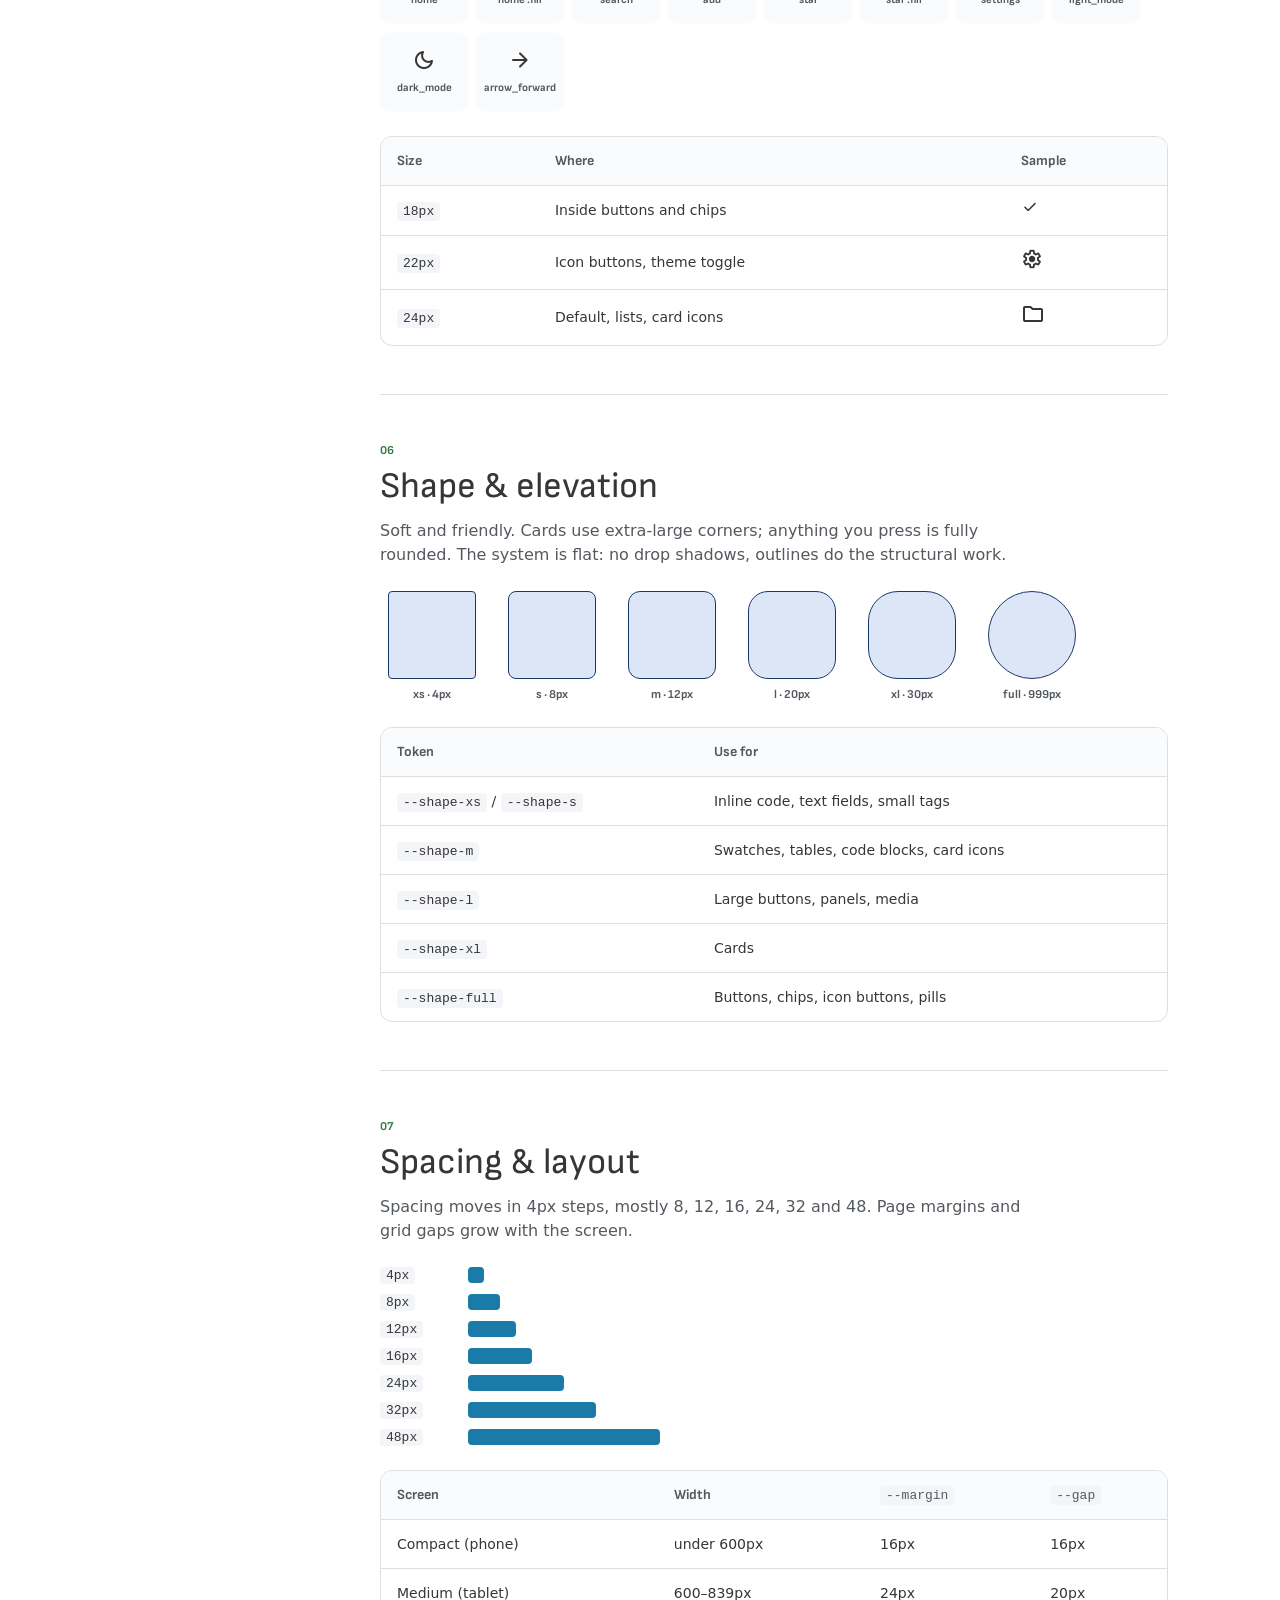
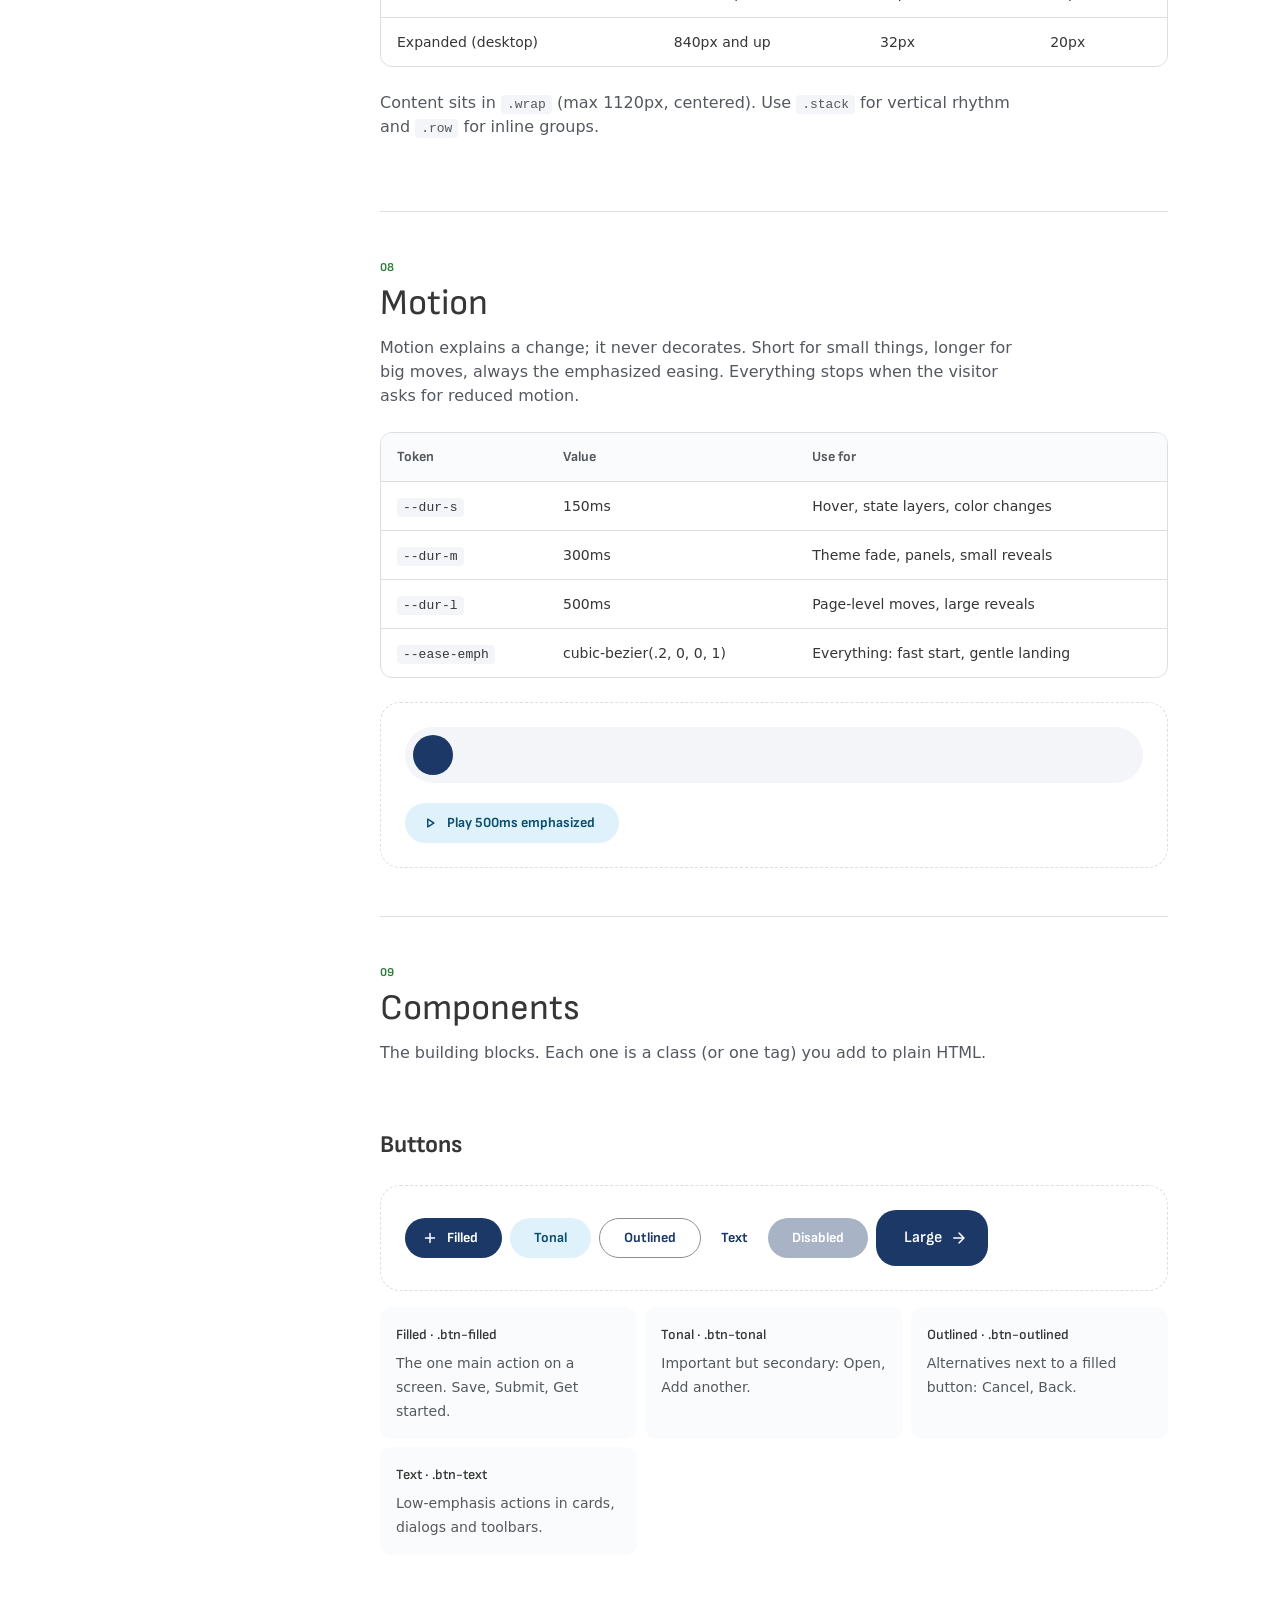
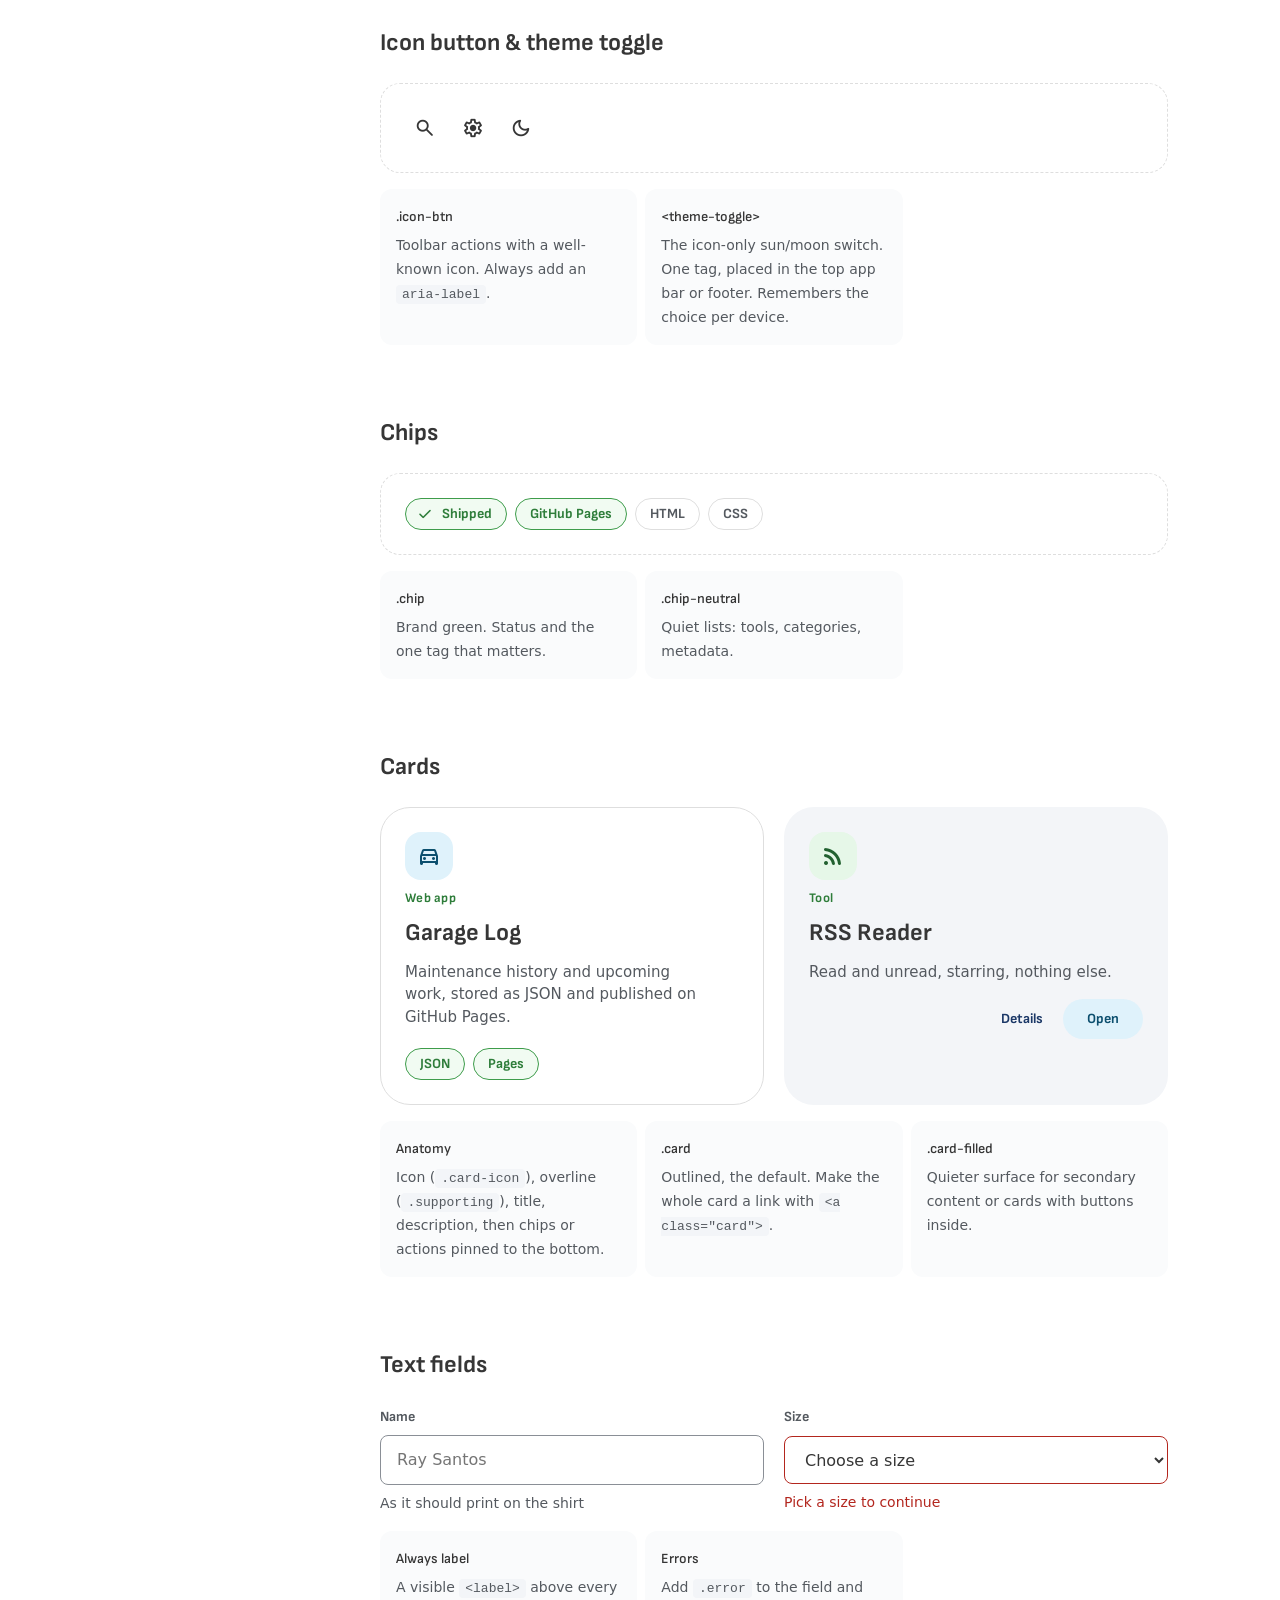
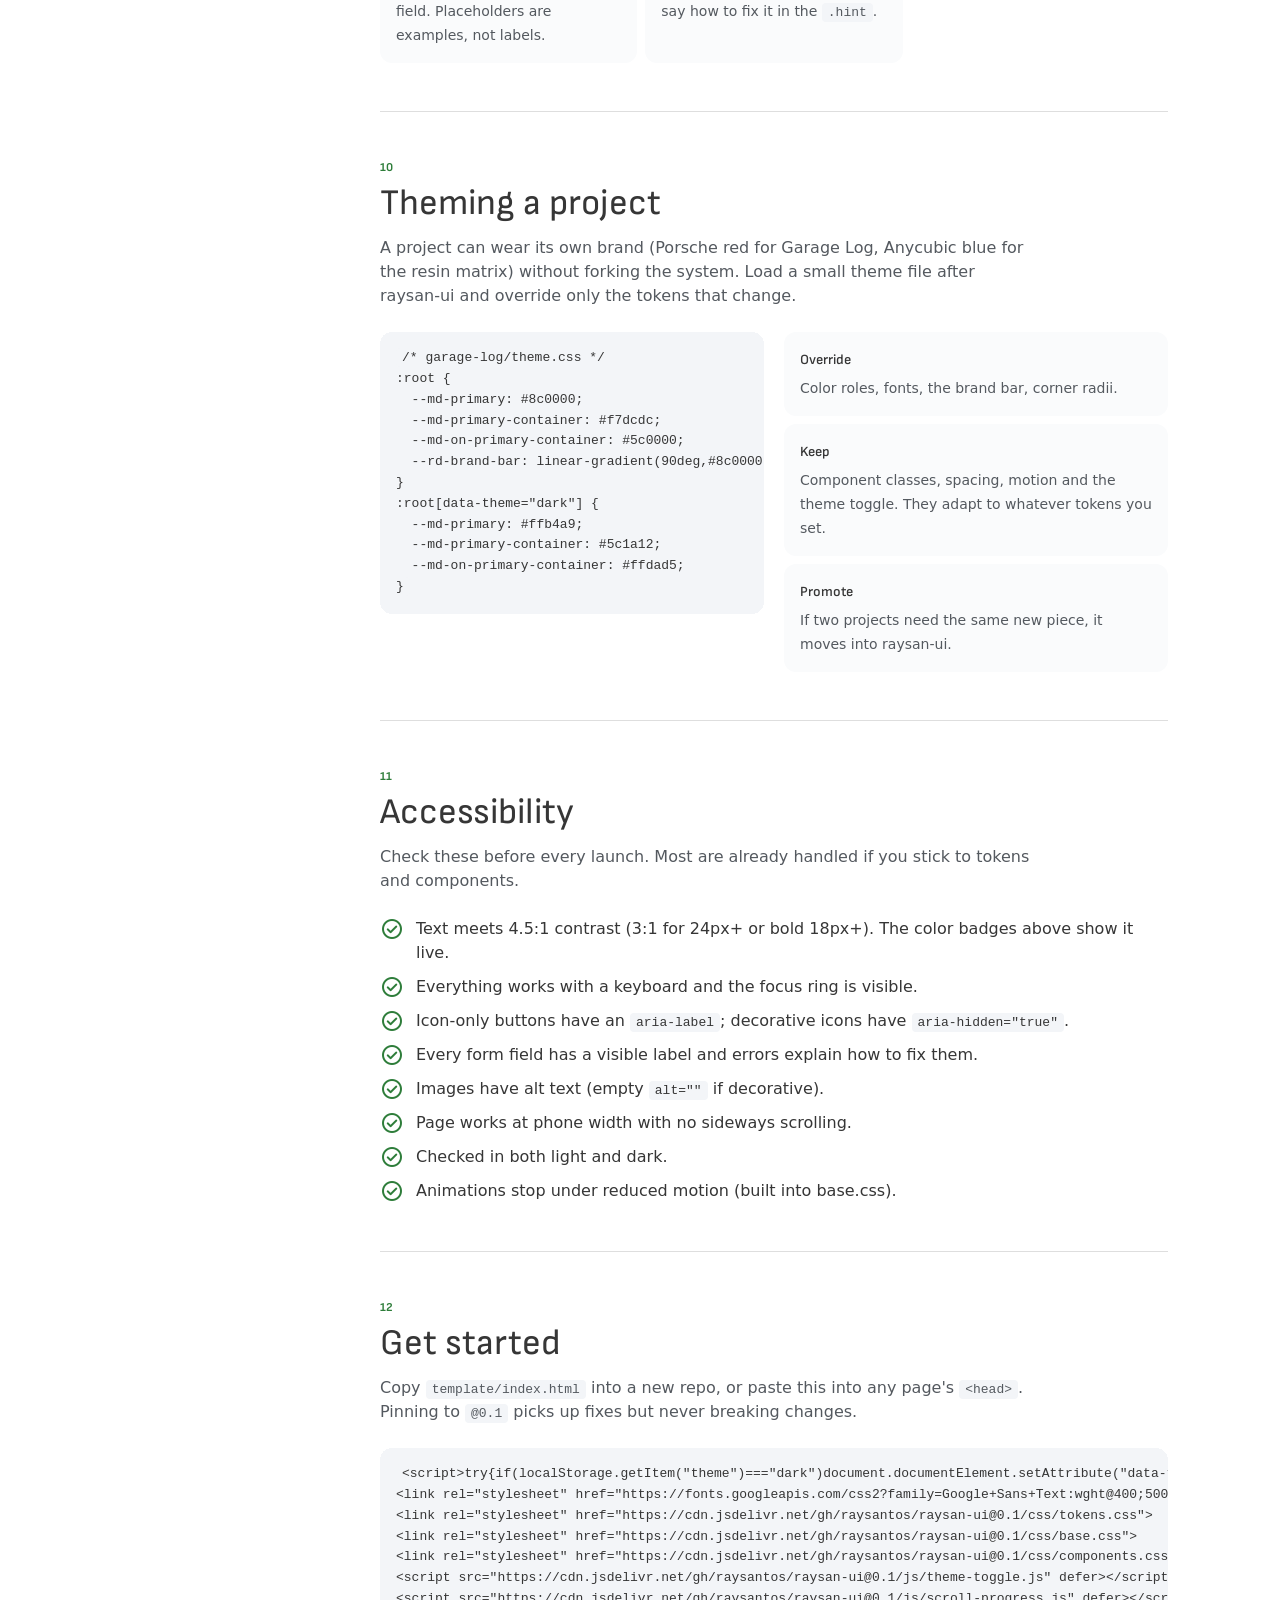
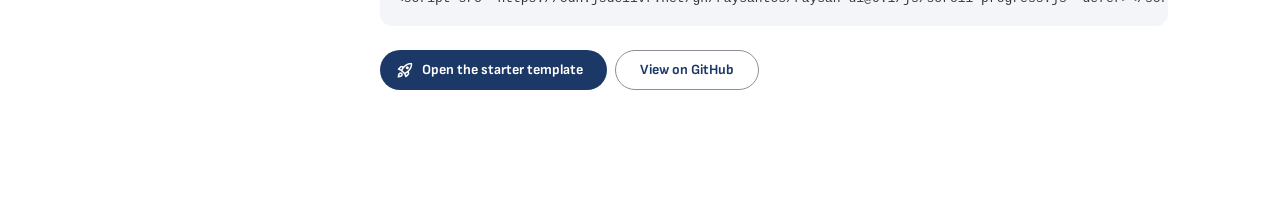
==== commit da92e245: "Move version link to the top overline; remove footer Co-Authored-By: Claude Opus 5.5 <noreply@anthro" ====
--- a/index.html
+++ b/index.html
@@ -52,7 +52,7 @@
 
     <main id="main">
       <div class="g-hero">
-        <p class="overline">Design system · v0.1</p>
+        <p class="overline">Design system · <a class="g-version" href="https://github.com/raysantos/raysan-ui/releases/tag/v0.1.1" title="Release notes on GitHub">v0.1.1</a></p>
         <h1 class="display-m">raysan-ui guidelines</h1>
         <p class="body-l muted" style="max-width:62ch">How every Raysan Designs site and app looks, reads and behaves. Built on Material Design 3, tuned to the raysandesigns.com look: calm surfaces, outlined cards, a coral-to-peach brand bar and a designed dark mode.</p>
         <div class="g-hero-bar" aria-hidden="true"></div>
@@ -409,11 +409,6 @@
     </main>
   </div>
 
-  <footer class="g-foot">
-    <div class="wrap">
-      <p class="overline">Design system · <a class="g-version" href="https://github.com/raysantos/raysan-ui/releases/tag/v0.1.1" title="Release notes on GitHub">v0.1.1</a></p>
-    </div>
-  </footer>
 
   <script src="docs/guidelines.js" defer></script>
 </body>
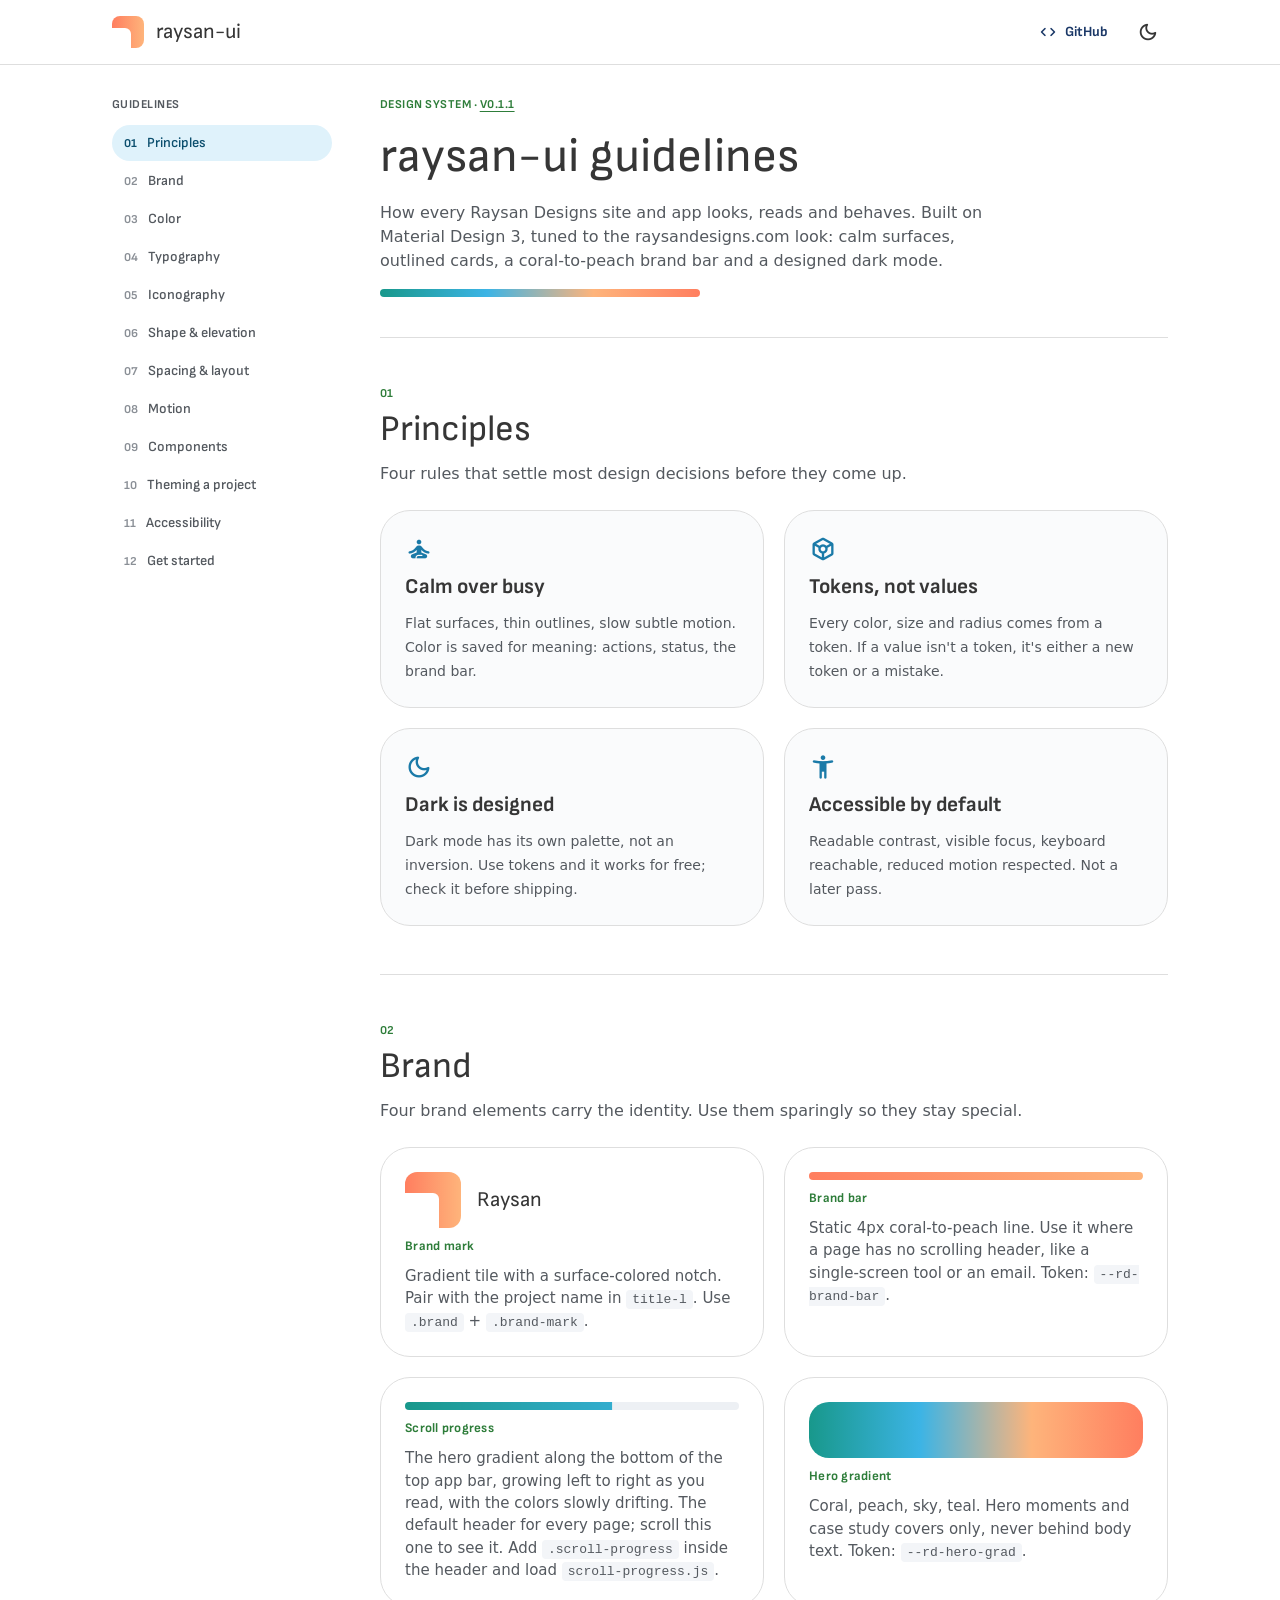
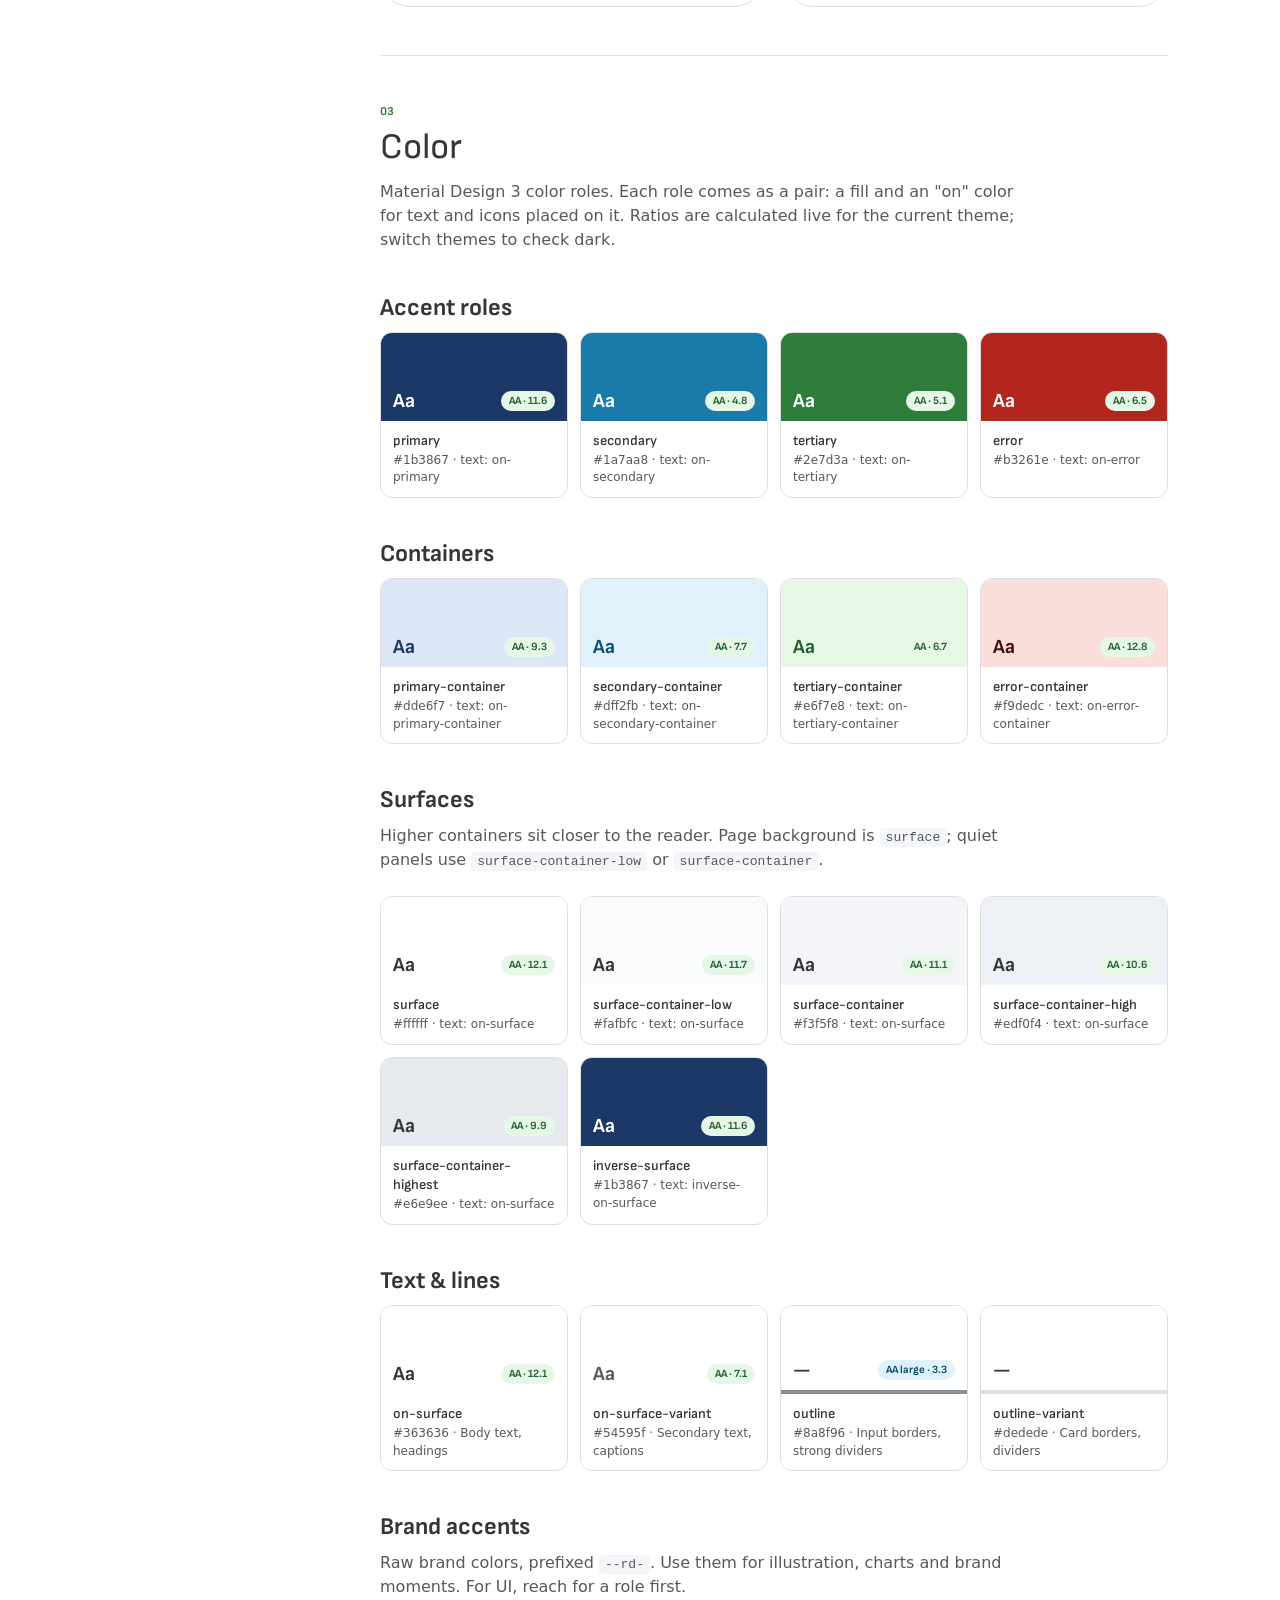
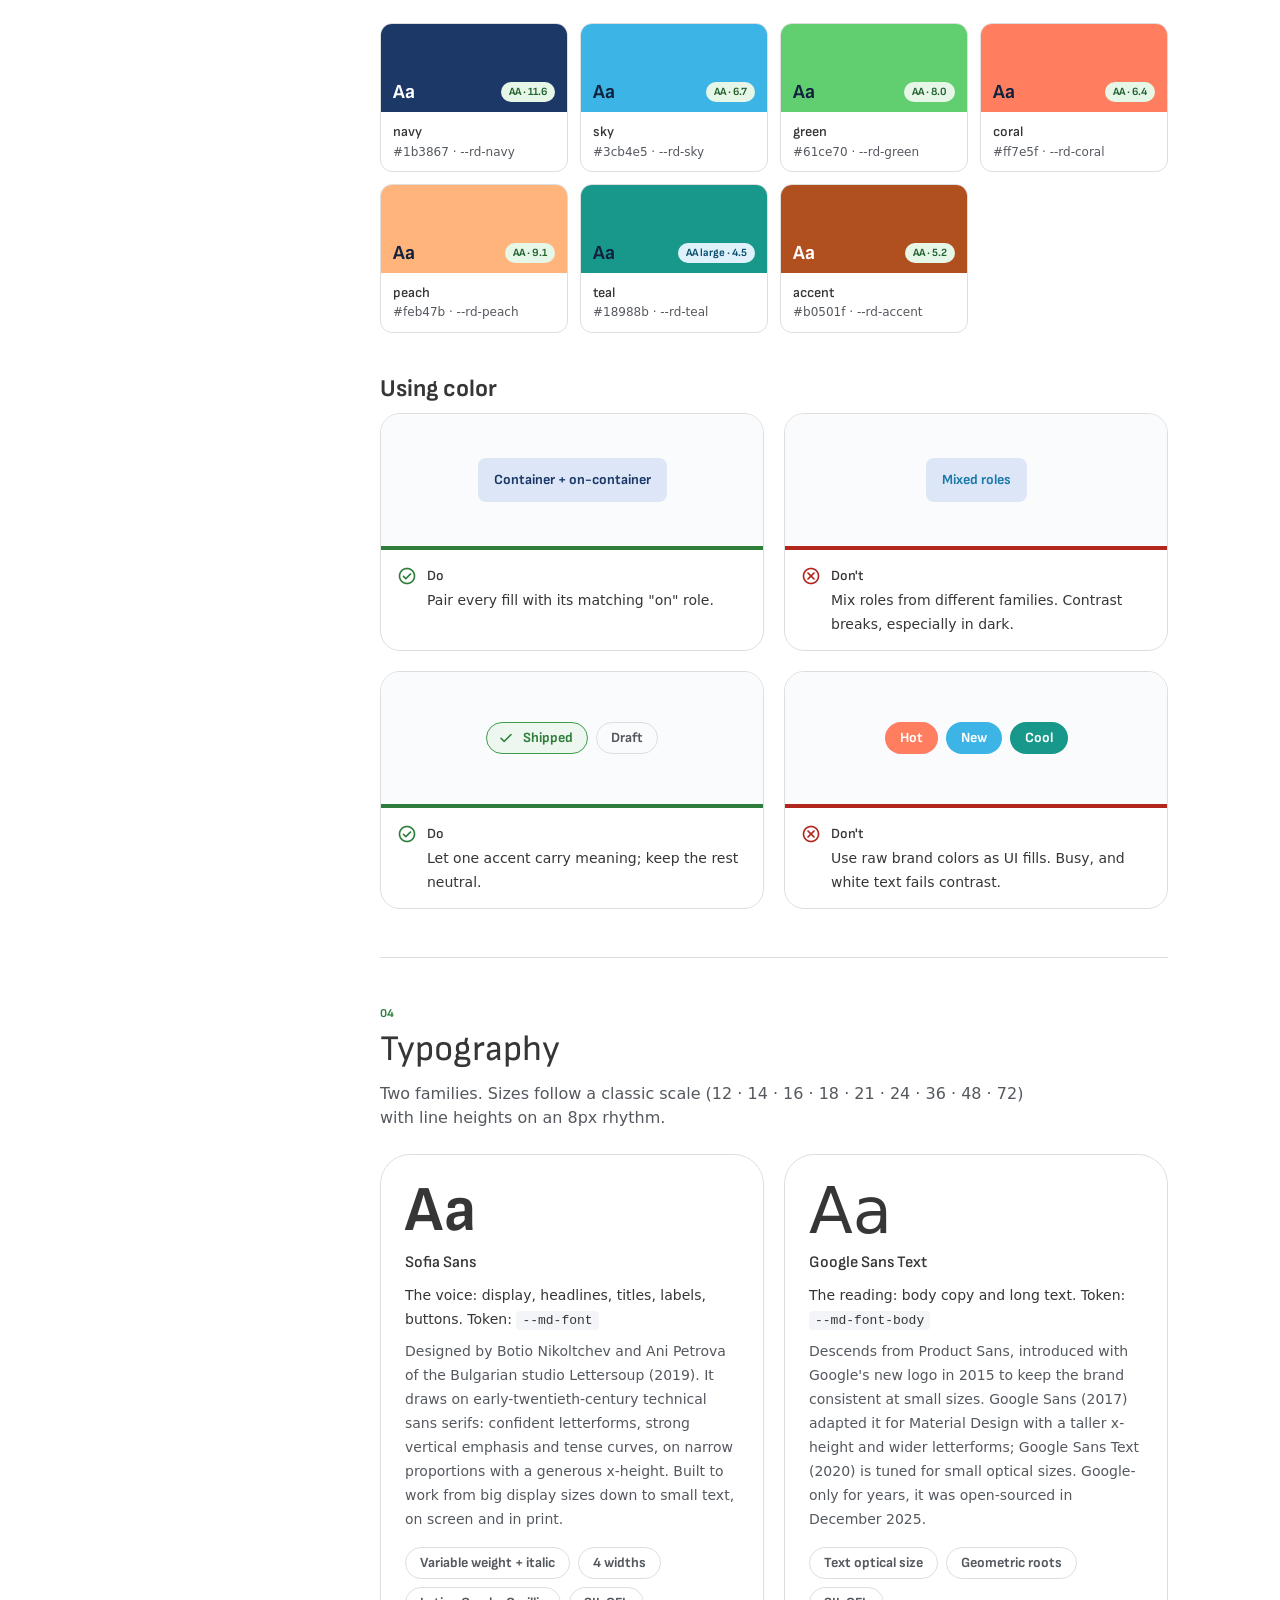
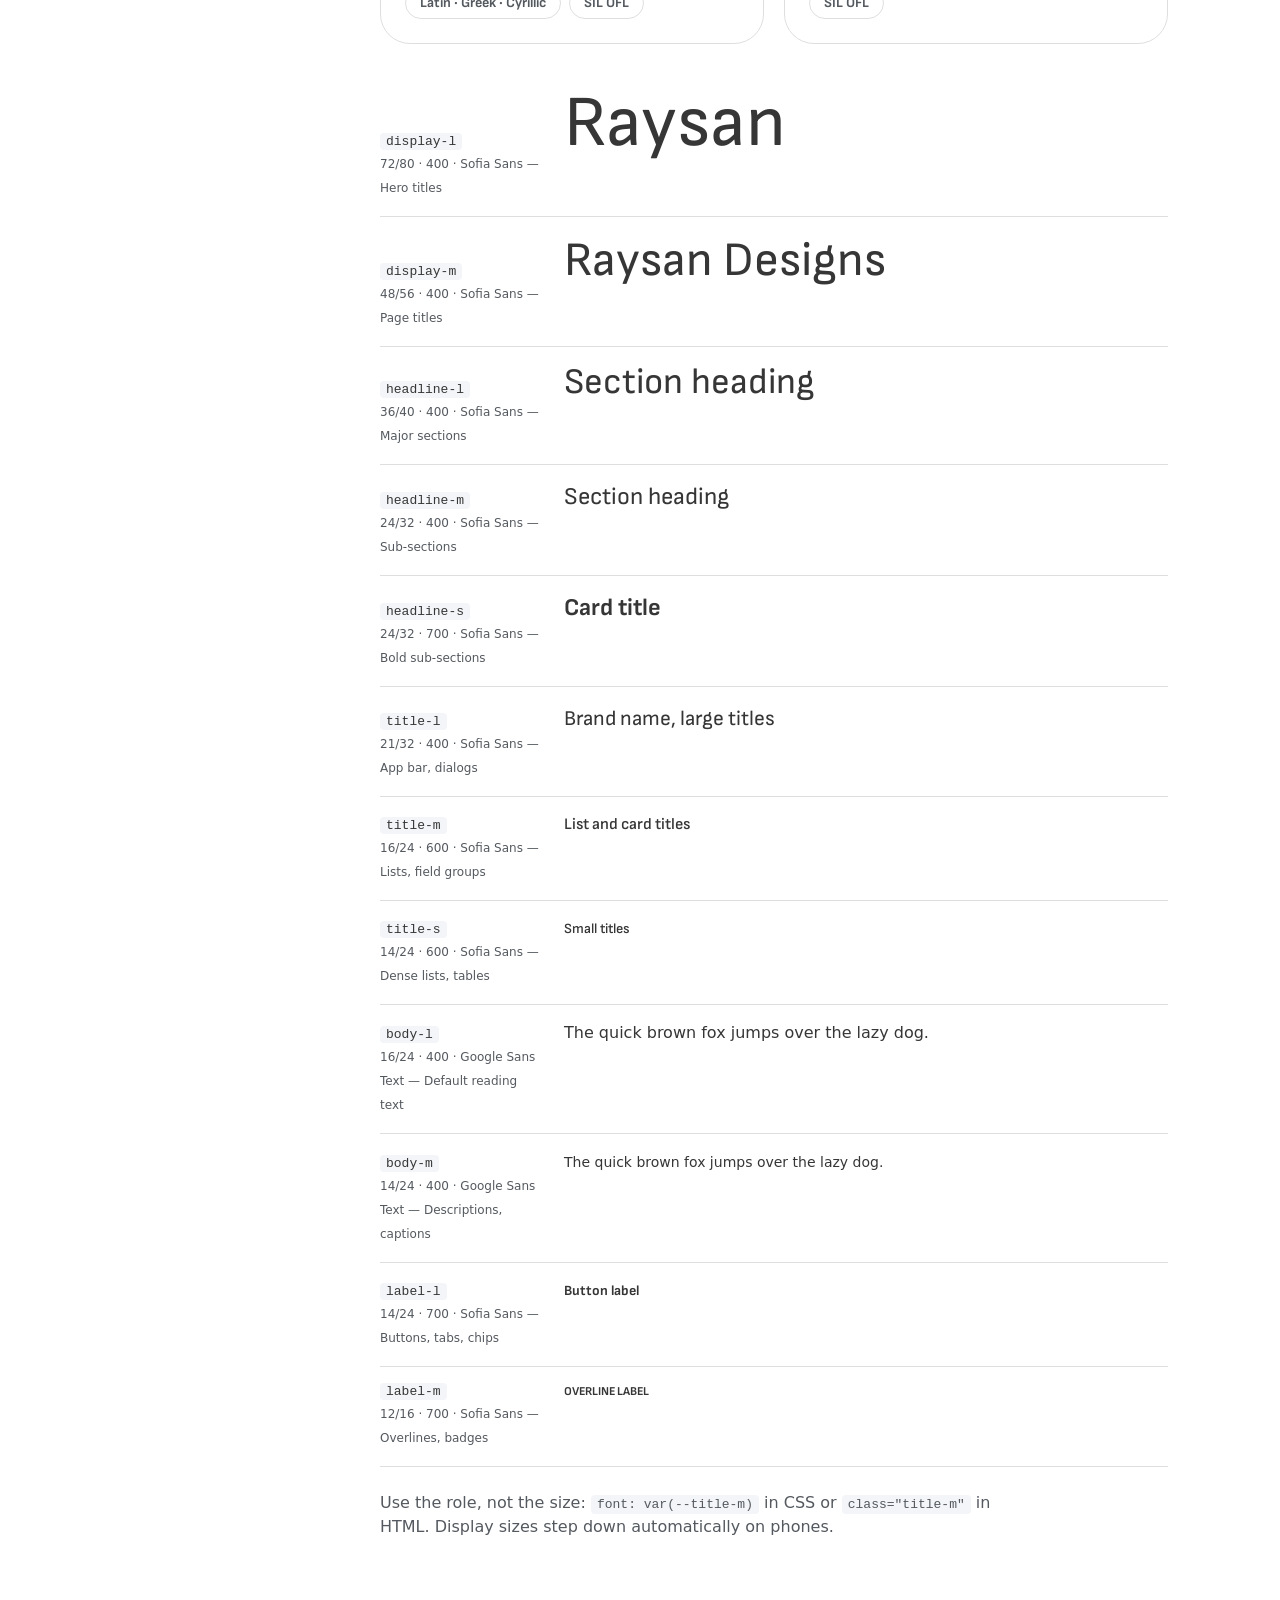
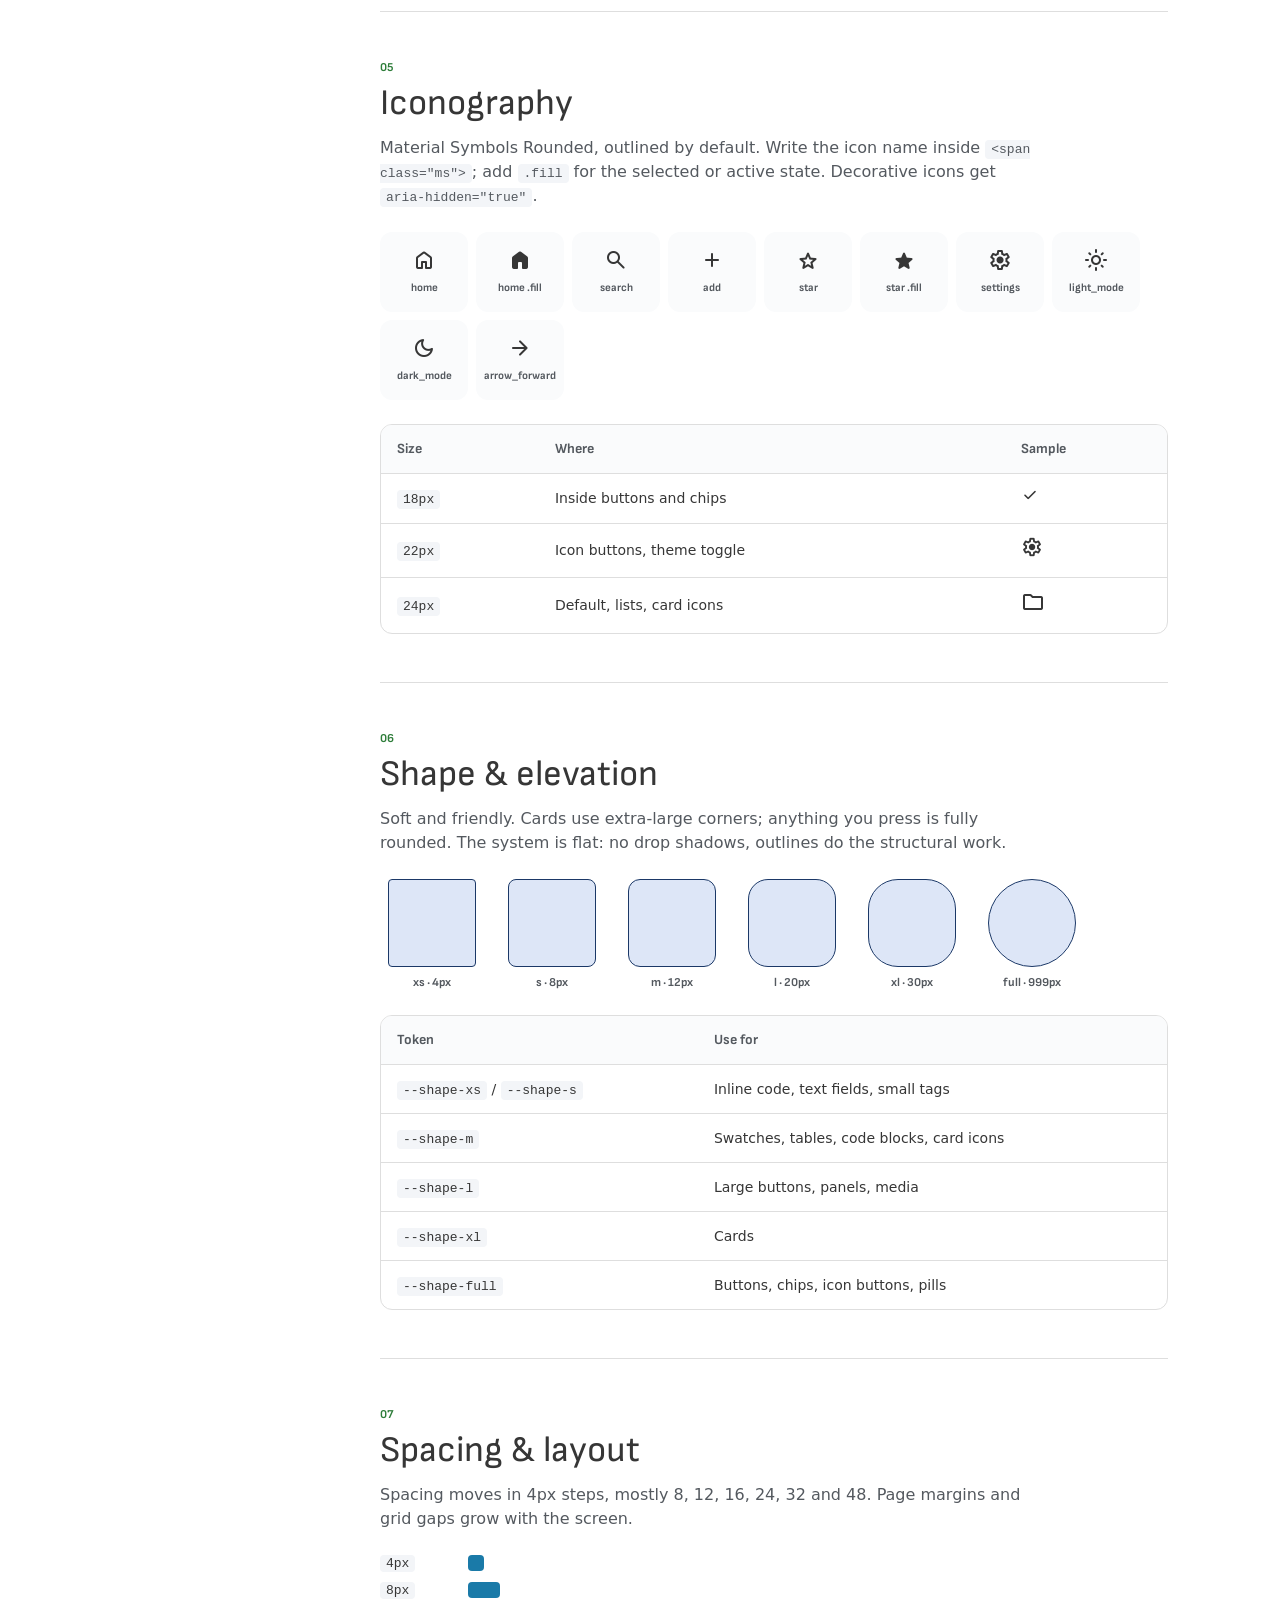
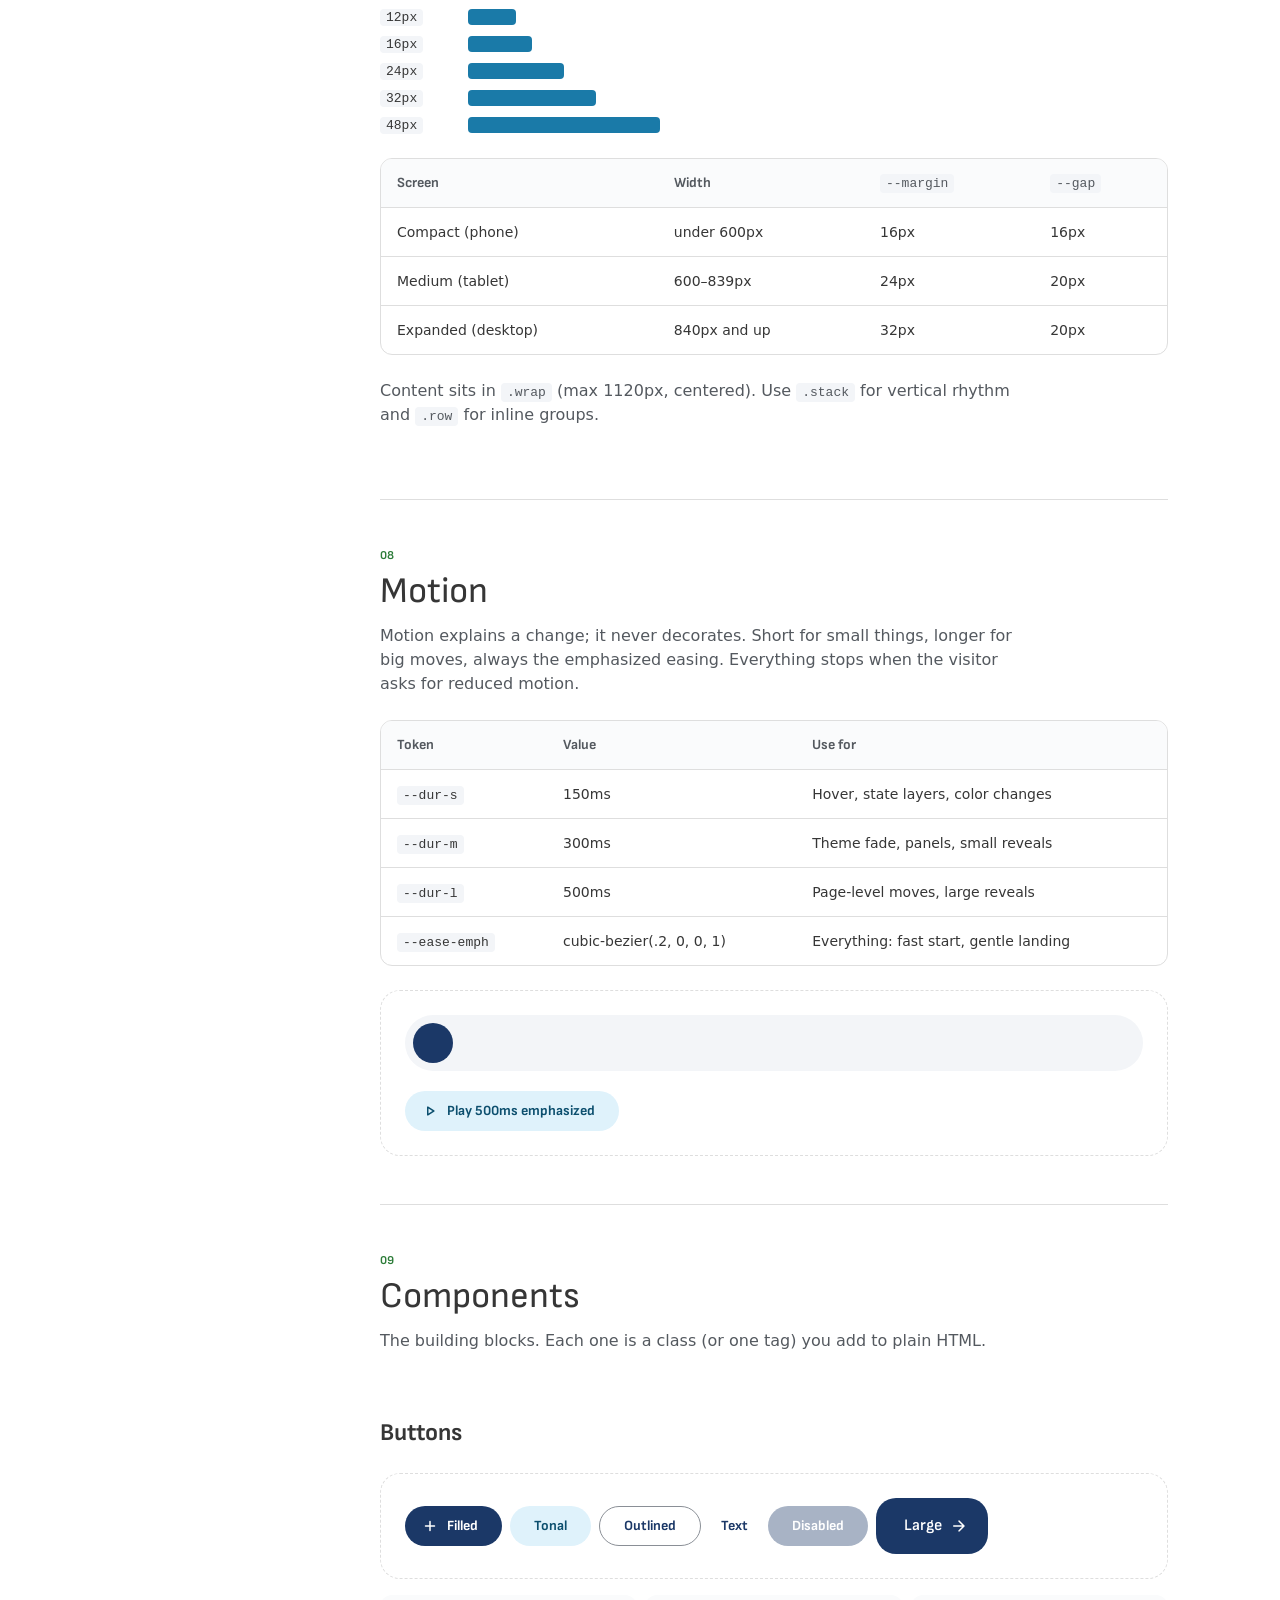
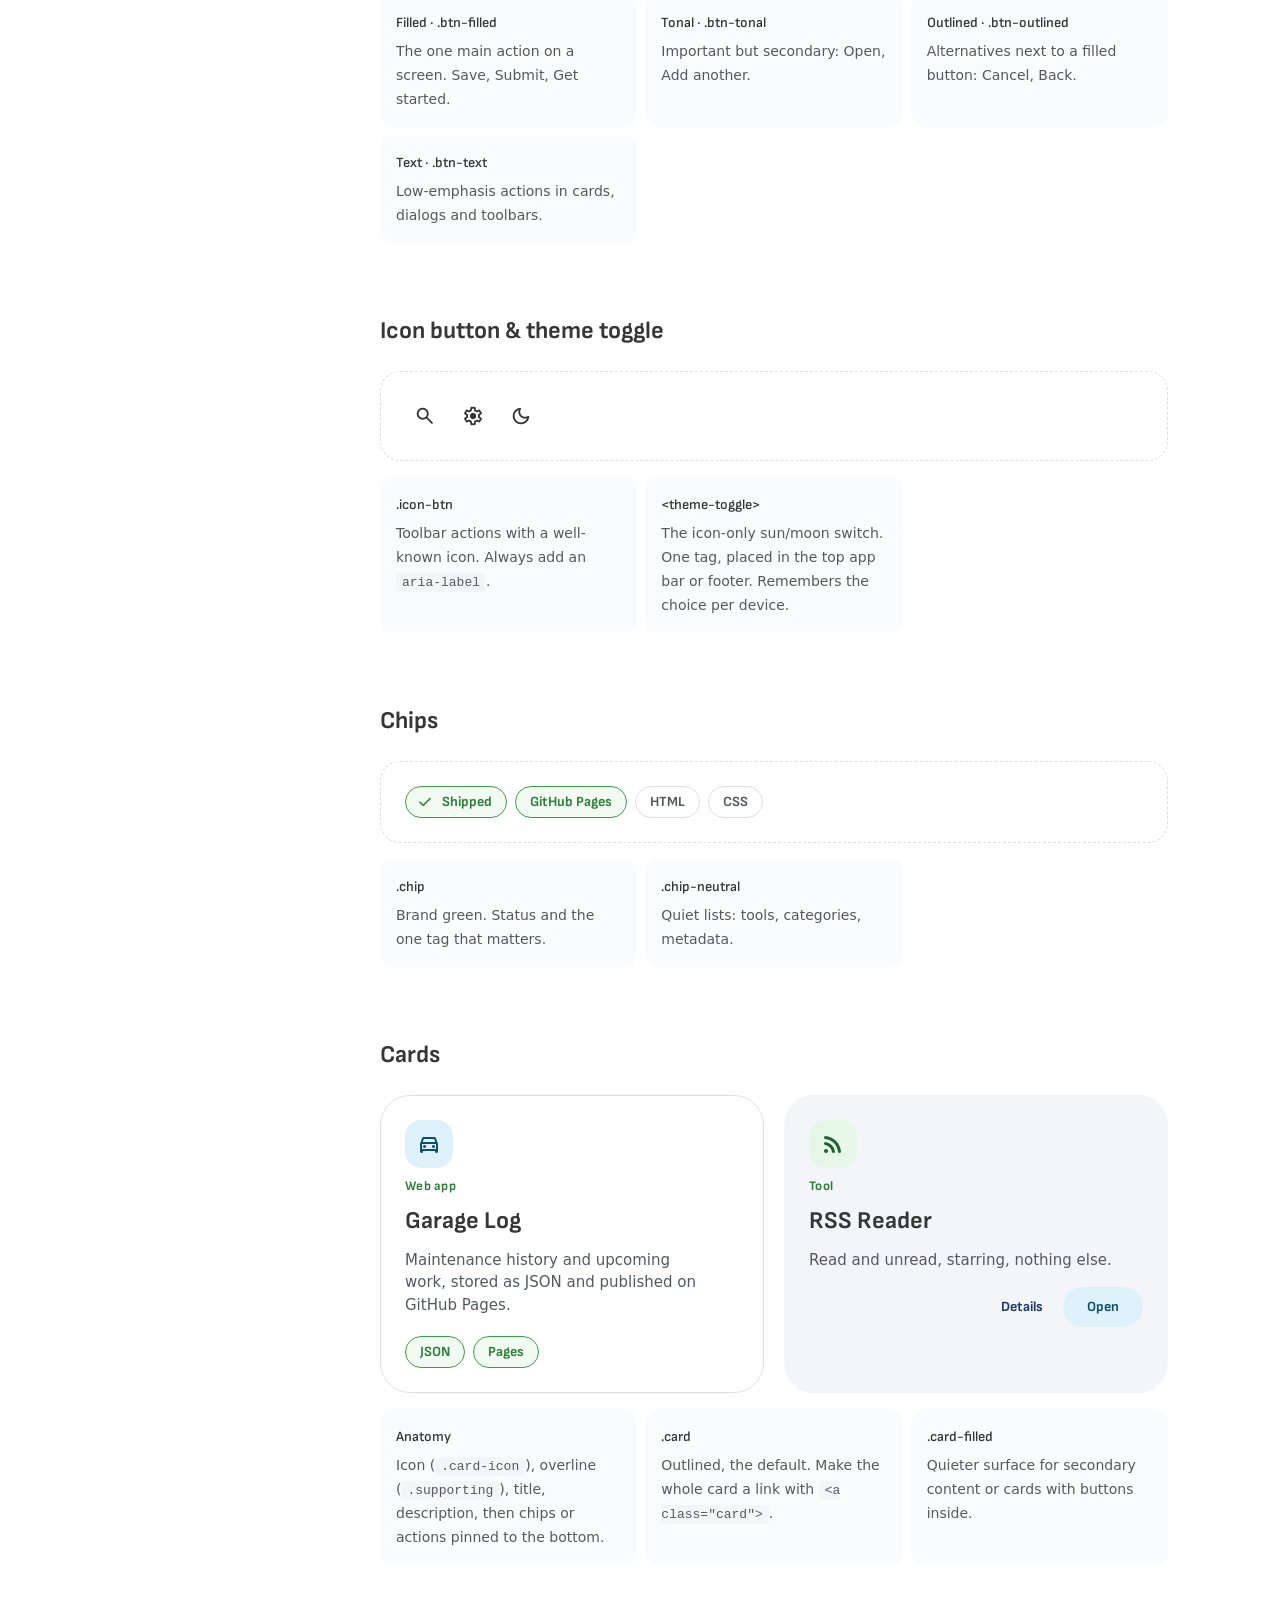
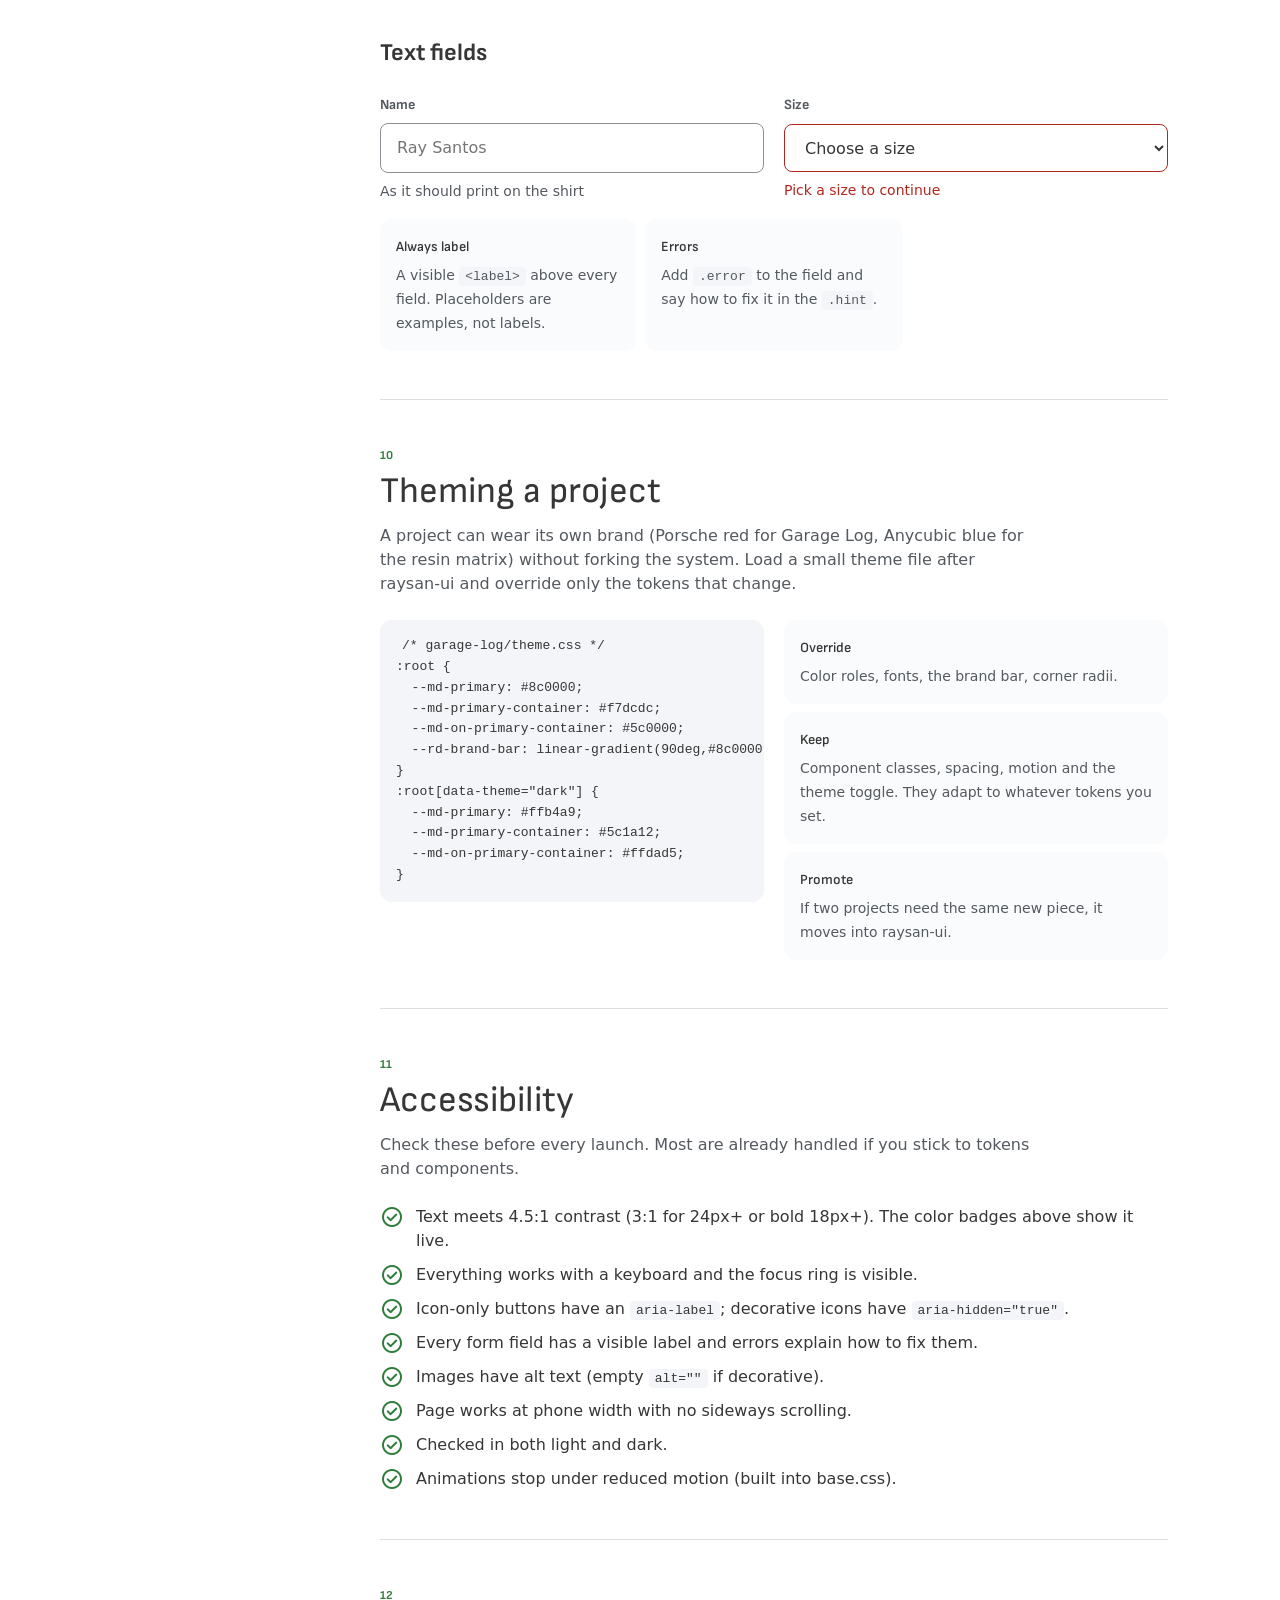
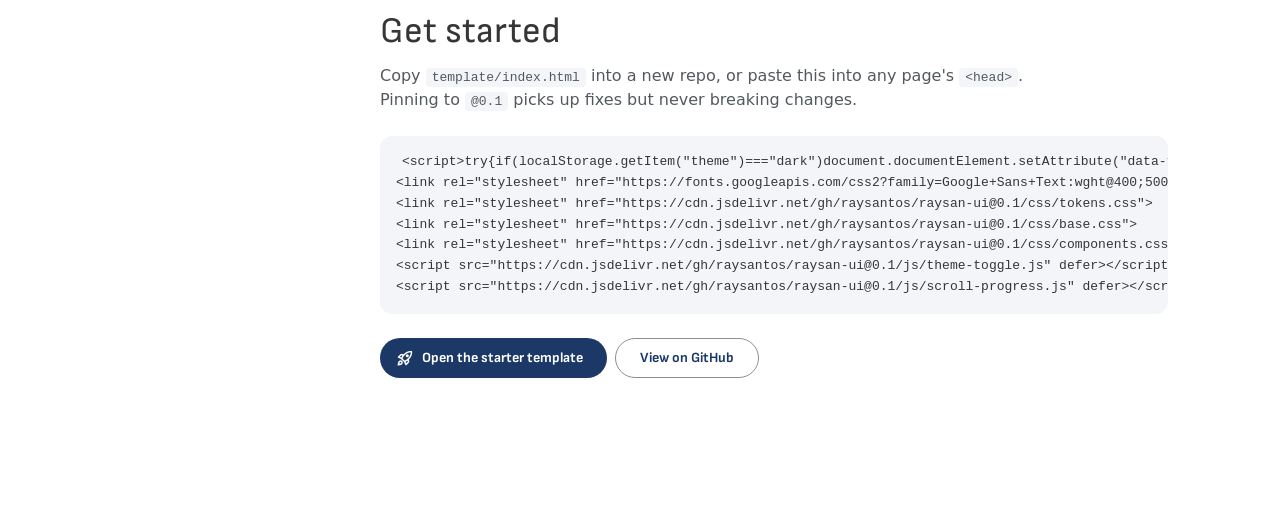
==== commit df4cc19f: "Typography: background on Sofia Sans and Google Sans Text in the font cards Co-Authored-By: Claude O" ====
--- a/index.html
+++ b/index.html
@@ -150,8 +150,20 @@
         <h2>Typography</h2>
         <p class="g-lede">Two families. Sizes follow a classic scale (12 · 14 · 16 · 18 · 21 · 24 · 36 · 48 · 72) with line heights on an 8px rhythm.</p>
         <div class="g-fonts">
-          <div class="g-font"><span class="big" style="font-family:var(--md-font);font-weight:700">Aa</span><strong class="title-m">Sofia Sans</strong><p>Display, headlines, titles, labels, buttons. Token: <code>--md-font</code></p></div>
-          <div class="g-font"><span class="big" style="font-family:var(--md-font-body)">Aa</span><strong class="title-m">Google Sans Text</strong><p>Body copy and long reading. Token: <code>--md-font-body</code></p></div>
+          <div class="g-font">
+            <span class="big" style="font-family:var(--md-font);font-weight:700">Aa</span>
+            <strong class="title-m">Sofia Sans</strong>
+            <p class="g-font-role">The voice: display, headlines, titles, labels, buttons. Token: <code>--md-font</code></p>
+            <p>Designed by Botio Nikoltchev and Ani Petrova of the Bulgarian studio Lettersoup (2019). It draws on early-twentieth-century technical sans serifs: confident letterforms, strong vertical emphasis and tense curves, on narrow proportions with a generous x-height. Built to work from big display sizes down to small text, on screen and in print.</p>
+            <div class="chips"><span class="chip chip-neutral">Variable weight + italic</span><span class="chip chip-neutral">4 widths</span><span class="chip chip-neutral">Latin · Greek · Cyrillic</span><span class="chip chip-neutral">SIL OFL</span></div>
+          </div>
+          <div class="g-font">
+            <span class="big" style="font-family:var(--md-font-body)">Aa</span>
+            <strong class="title-m">Google Sans Text</strong>
+            <p class="g-font-role">The reading: body copy and long text. Token: <code>--md-font-body</code></p>
+            <p>Descends from Product Sans, introduced with Google's new logo in 2015 to keep the brand consistent at small sizes. Google Sans (2017) adapted it for Material Design with a taller x-height and wider letterforms; Google Sans Text (2020) is tuned for small optical sizes. Google-only for years, it was open-sourced in December 2025.</p>
+            <div class="chips"><span class="chip chip-neutral">Text optical size</span><span class="chip chip-neutral">Geometric roots</span><span class="chip chip-neutral">SIL OFL</span></div>
+          </div>
         </div>
         <div id="type-scale"></div>
         <p class="g-lede" style="margin-top:24px">Use the role, not the size: <code>font: var(--title-m)</code> in CSS or <code>class="title-m"</code> in HTML. Display sizes step down automatically on phones.</p>
--- a/docs/guidelines.css
+++ b/docs/guidelines.css
@@ -82,7 +82,11 @@
 .g-fonts { display: grid; gap: var(--gap); grid-template-columns: repeat(auto-fill, minmax(260px, 1fr)); margin-bottom: 24px; }
 .g-font { padding: 24px; border-radius: var(--shape-xl); border: 1px solid var(--md-outline-variant); display: grid; gap: 8px; }
 .g-font .big { font-size: 4rem; line-height: 1; }
+.g-font { align-content: start; }
 .g-font p { font: var(--body-m); color: var(--md-on-surface-variant); }
+.g-font .g-font-role { color: var(--md-on-surface); }
+.g-font code { white-space: nowrap; }
+.g-font .chips { margin-top: 8px; }
 
 /* Icons */
 .g-icons { display: flex; flex-wrap: wrap; gap: 8px; }
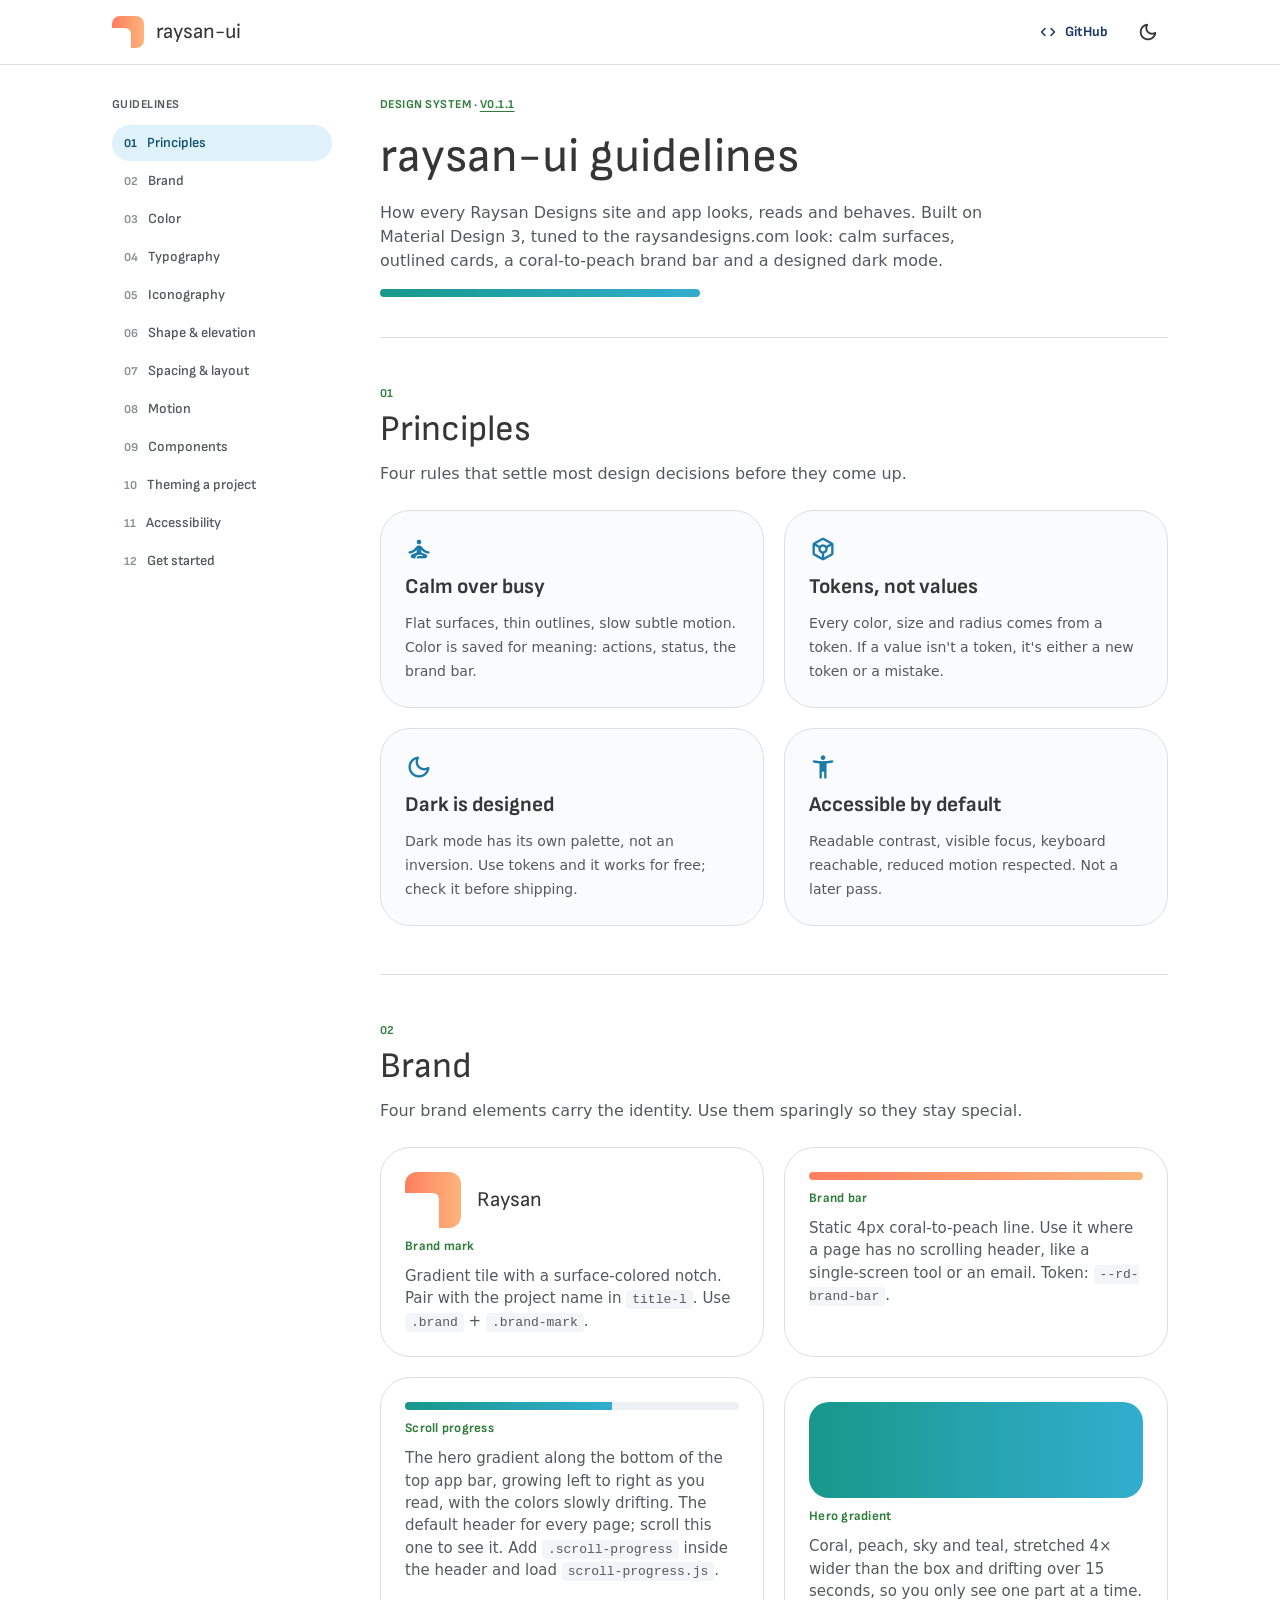
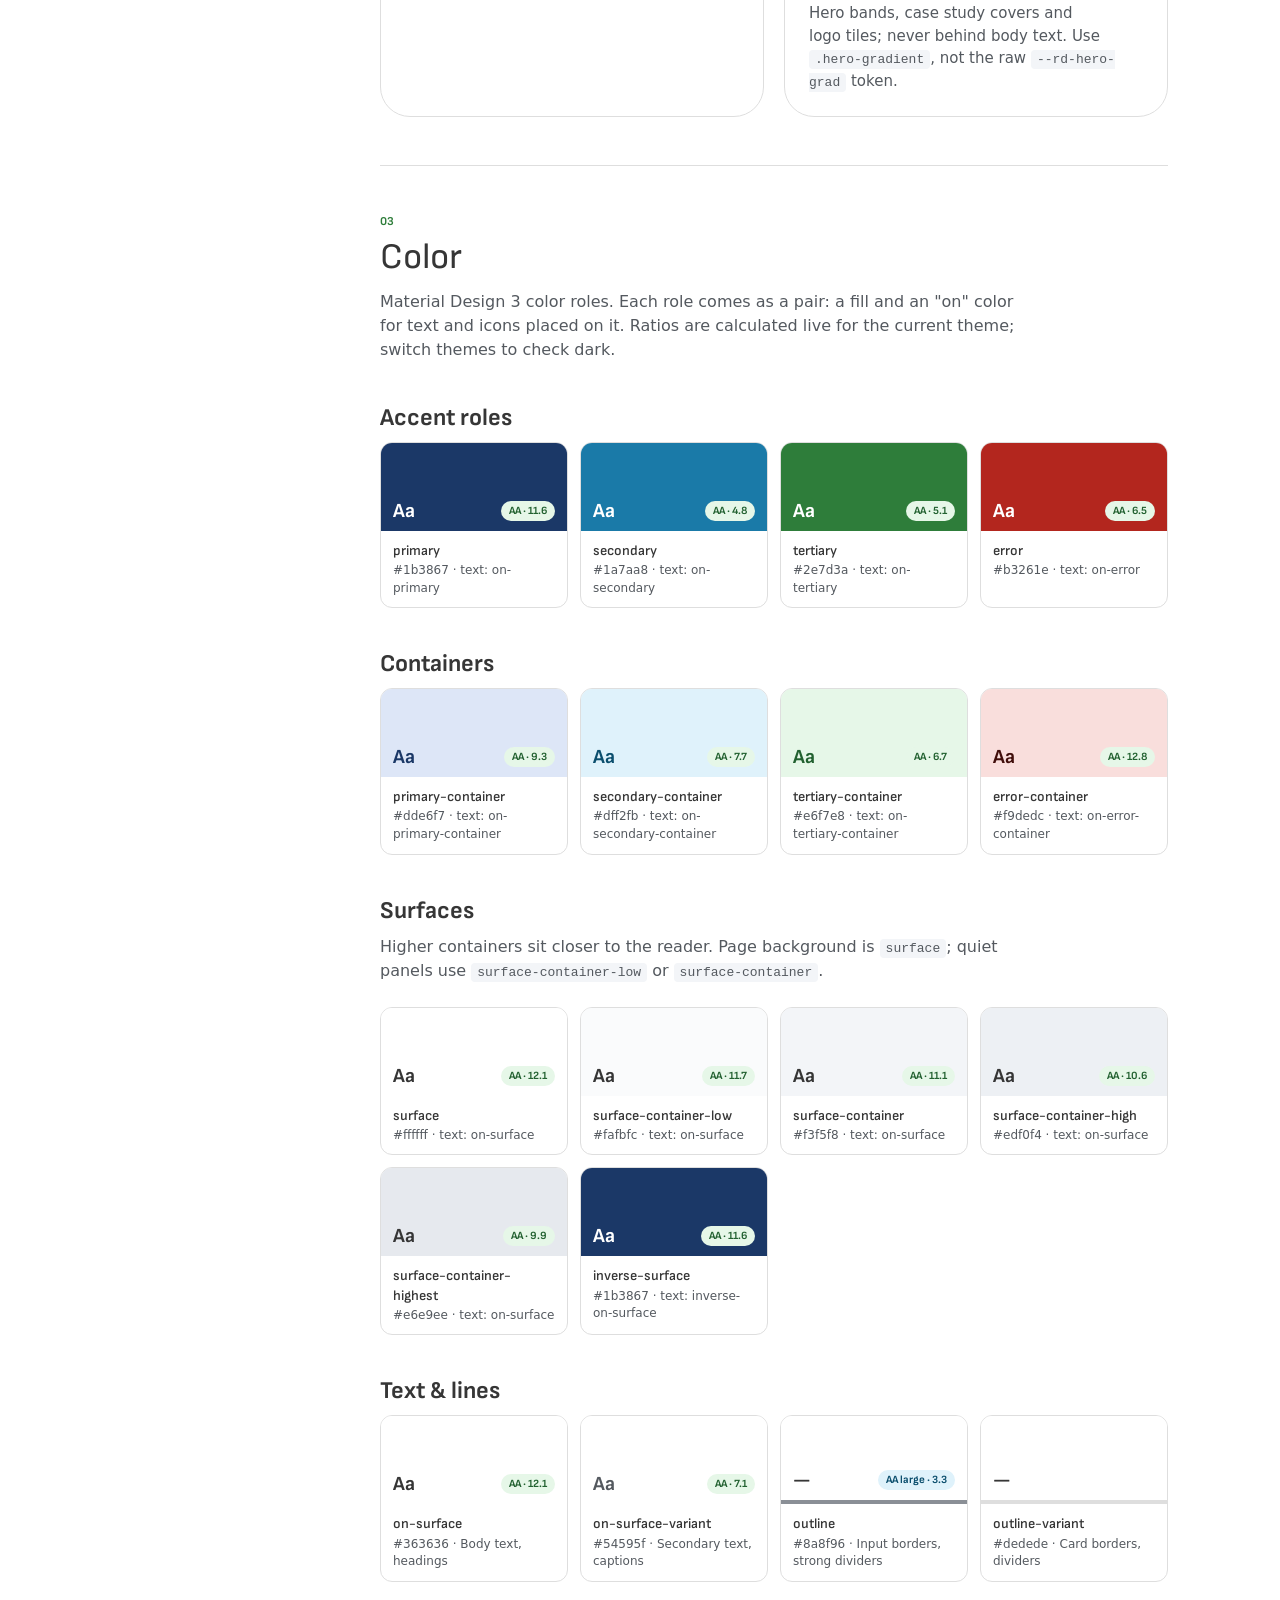
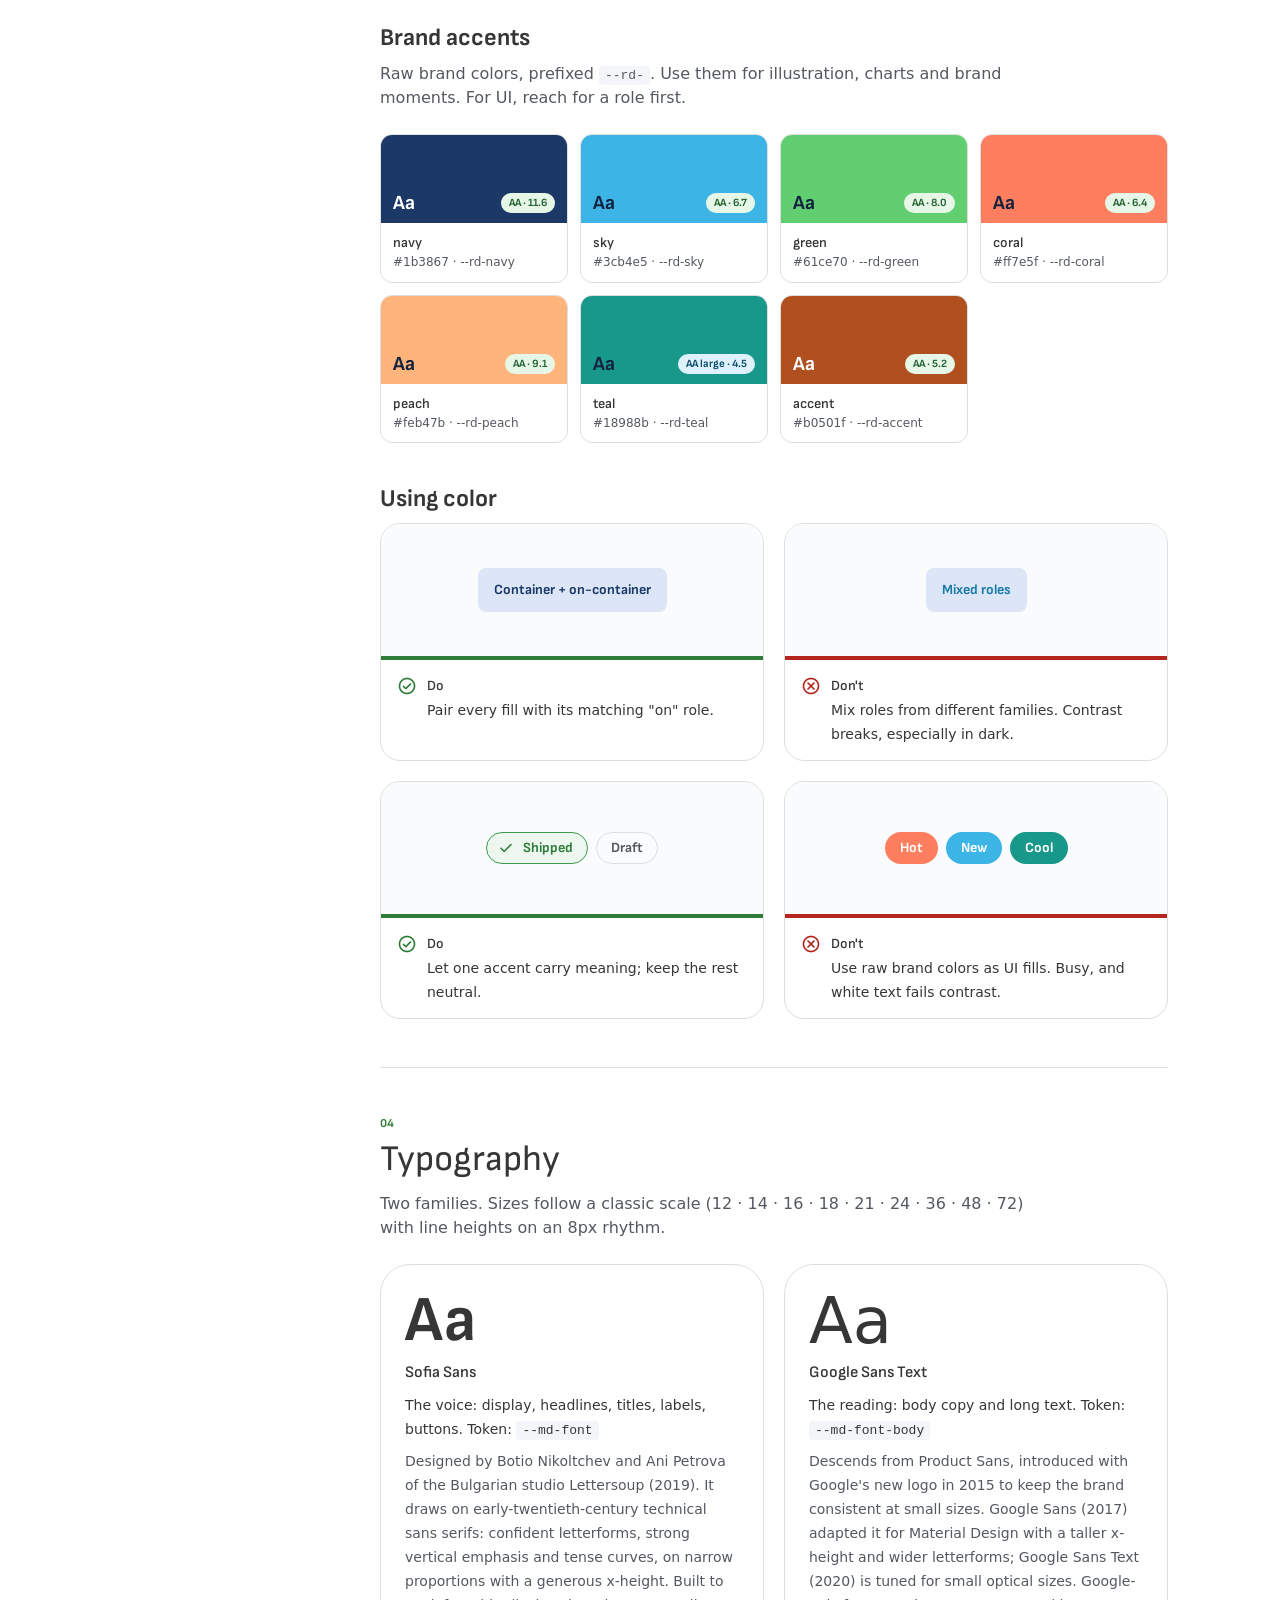
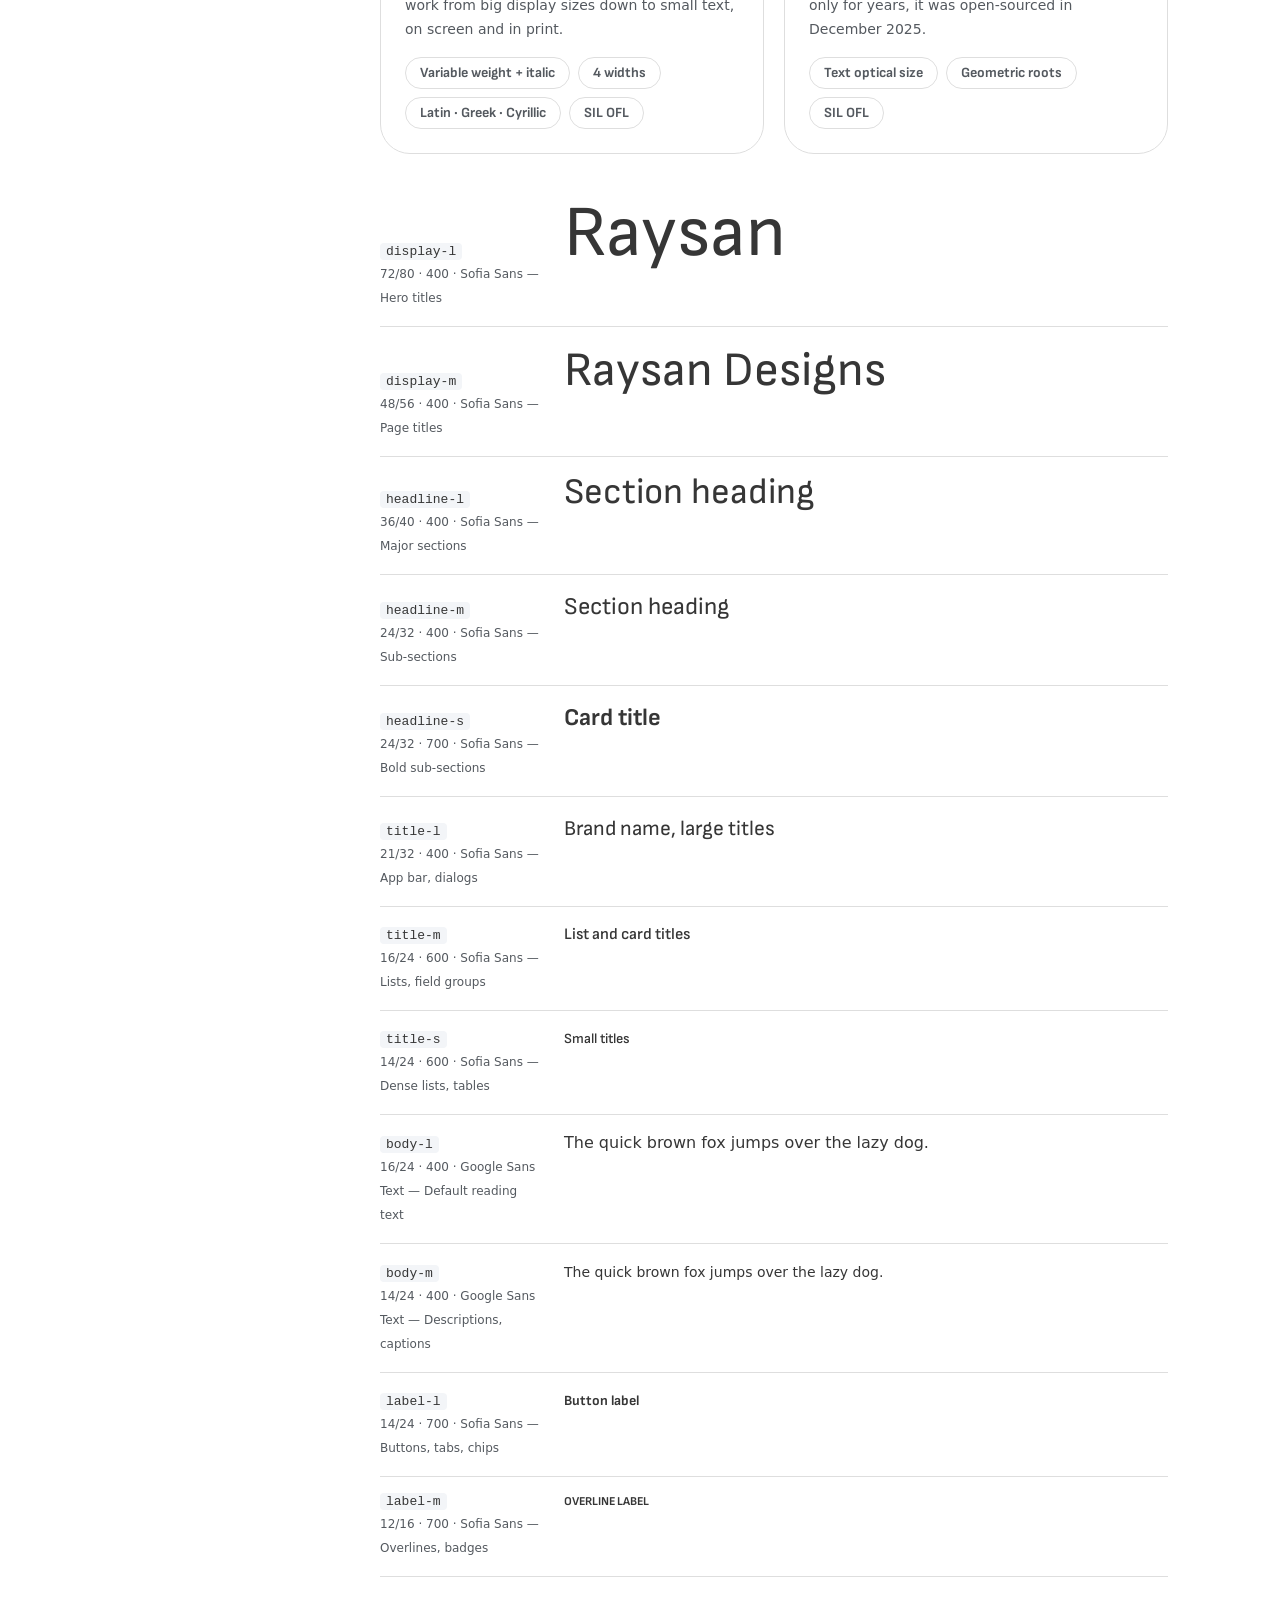
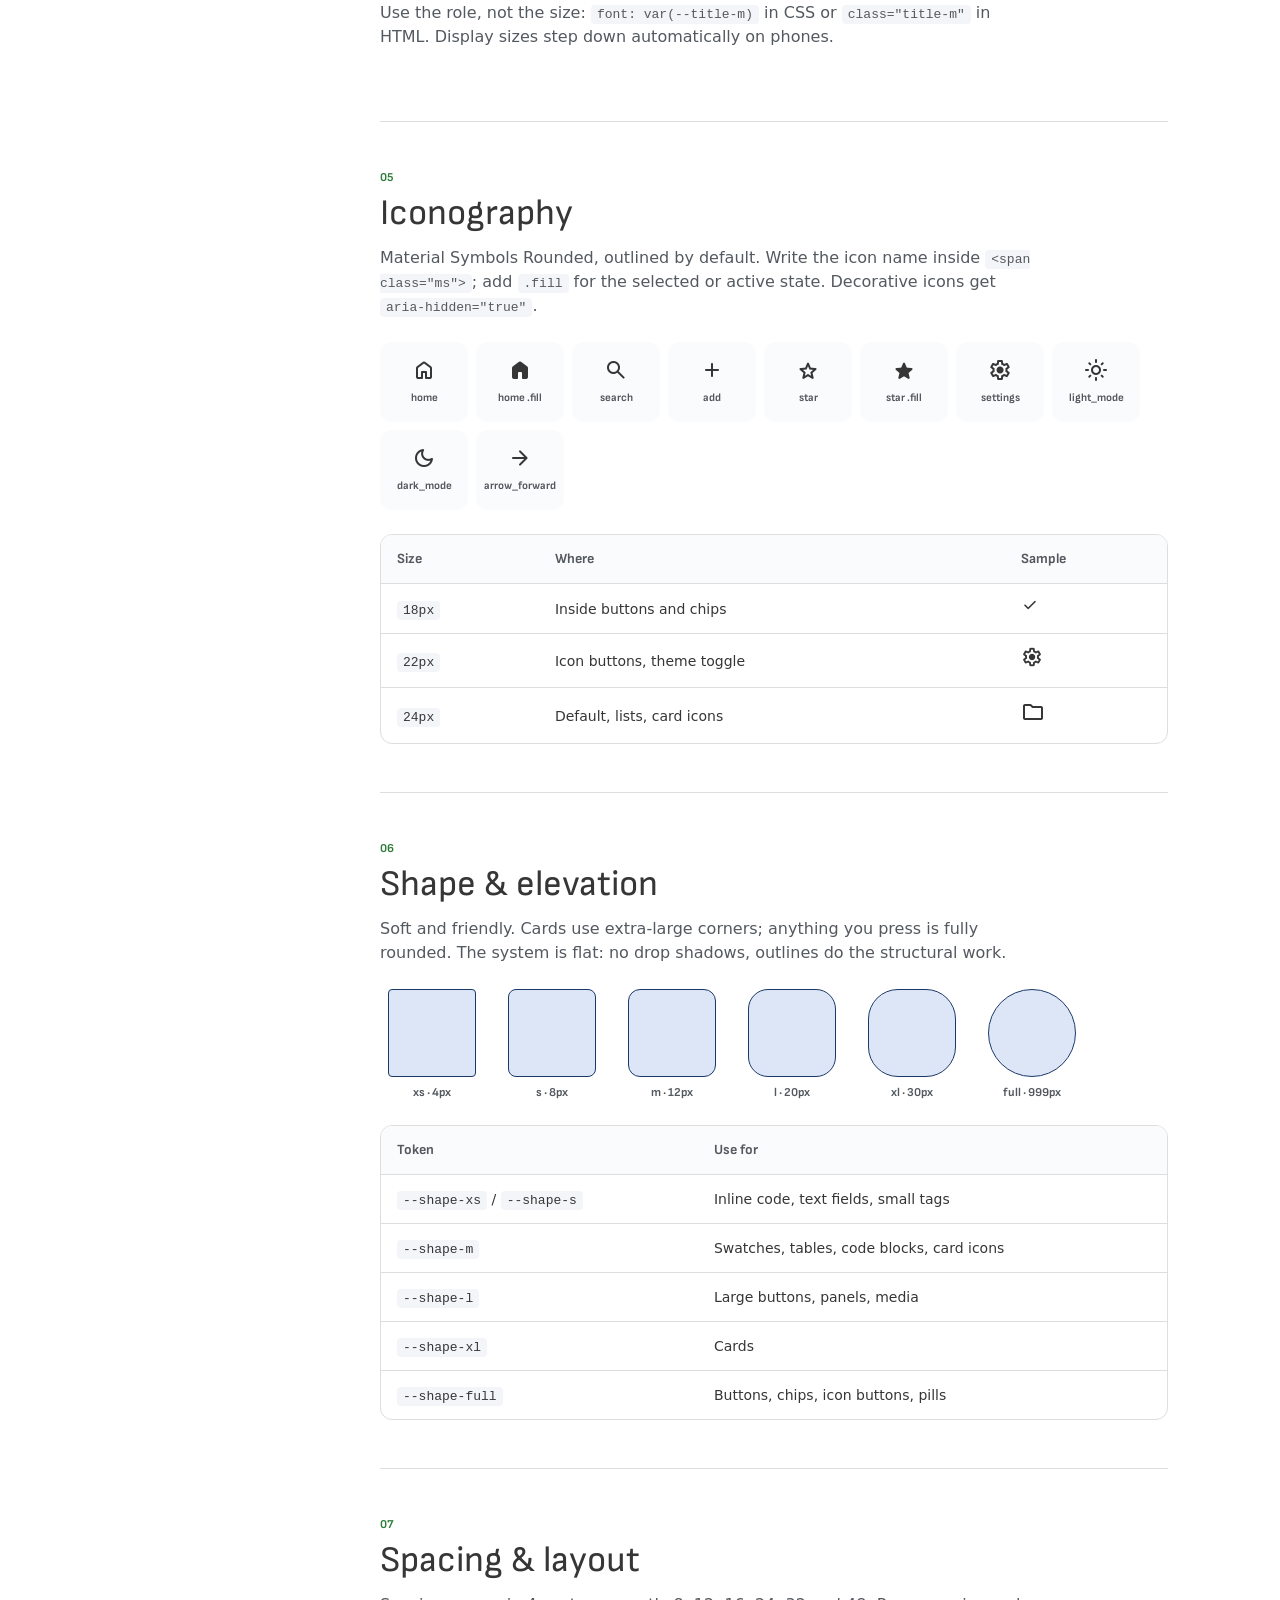
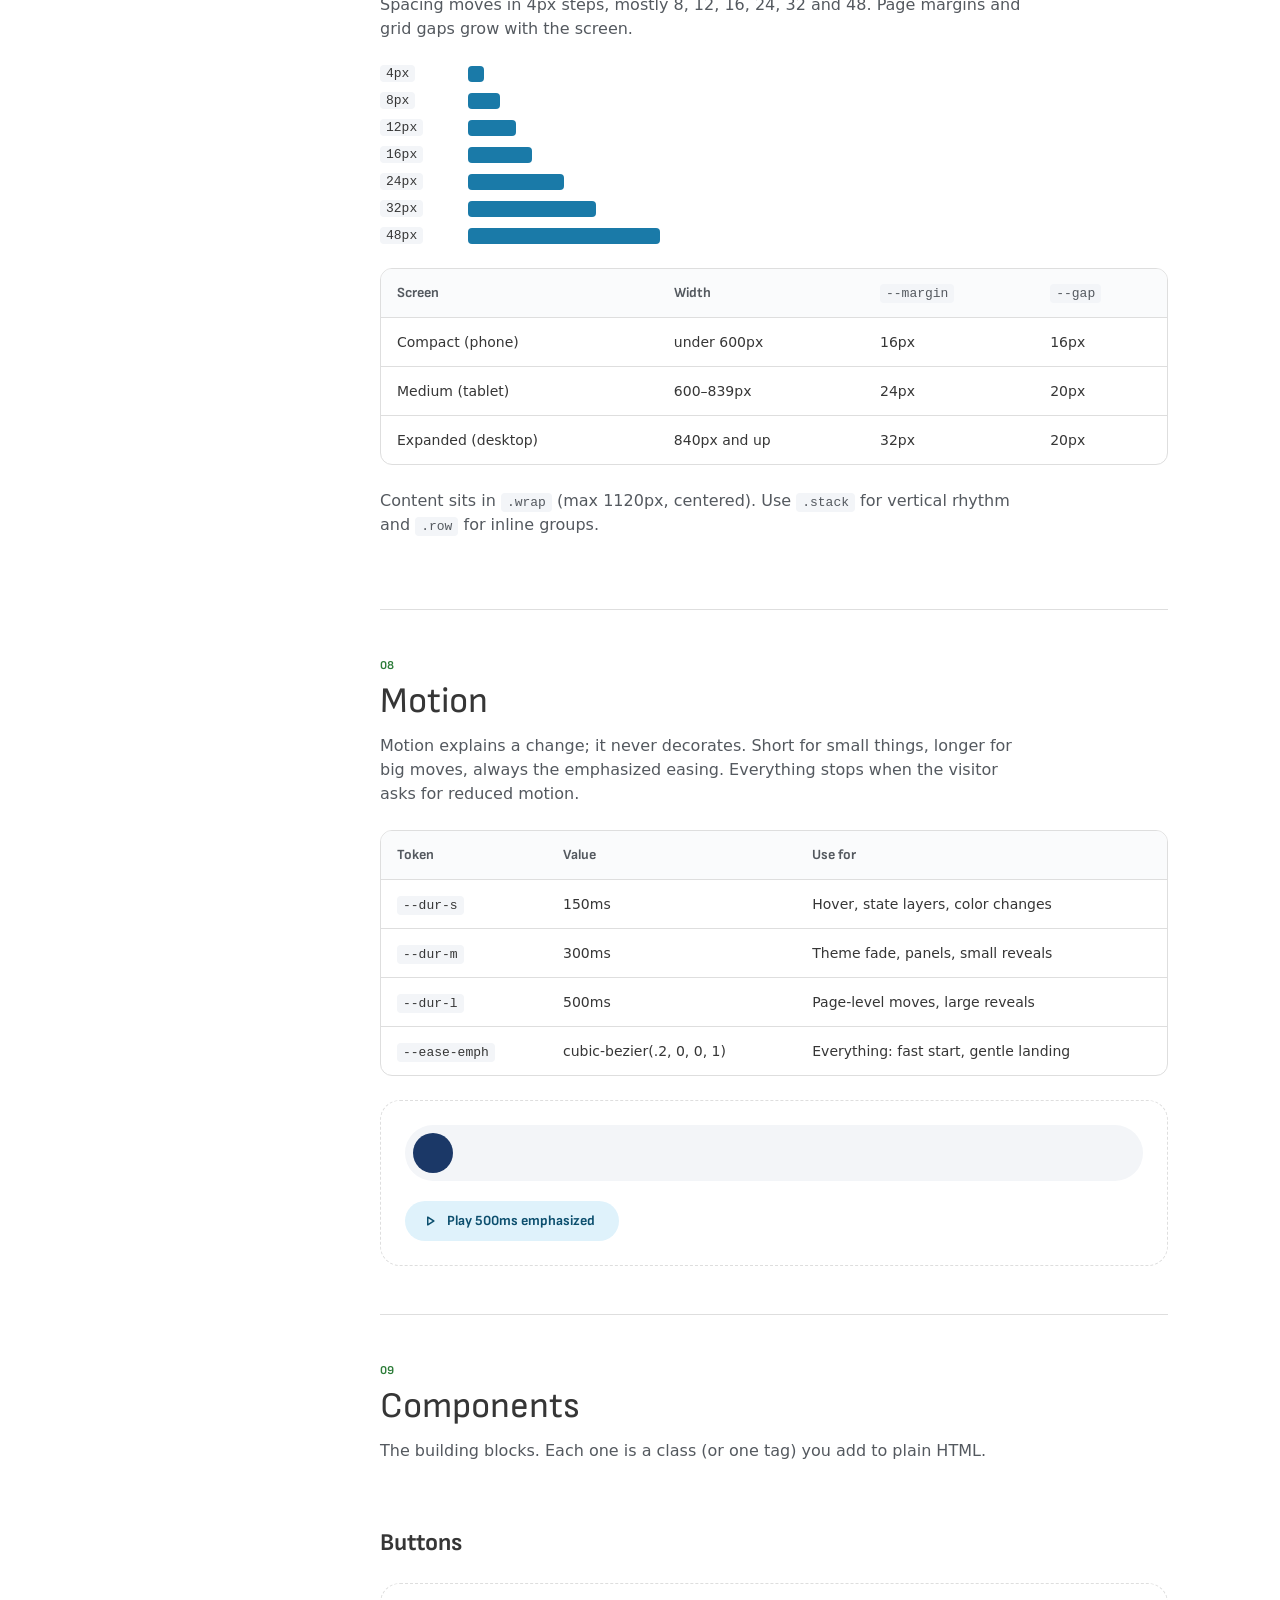
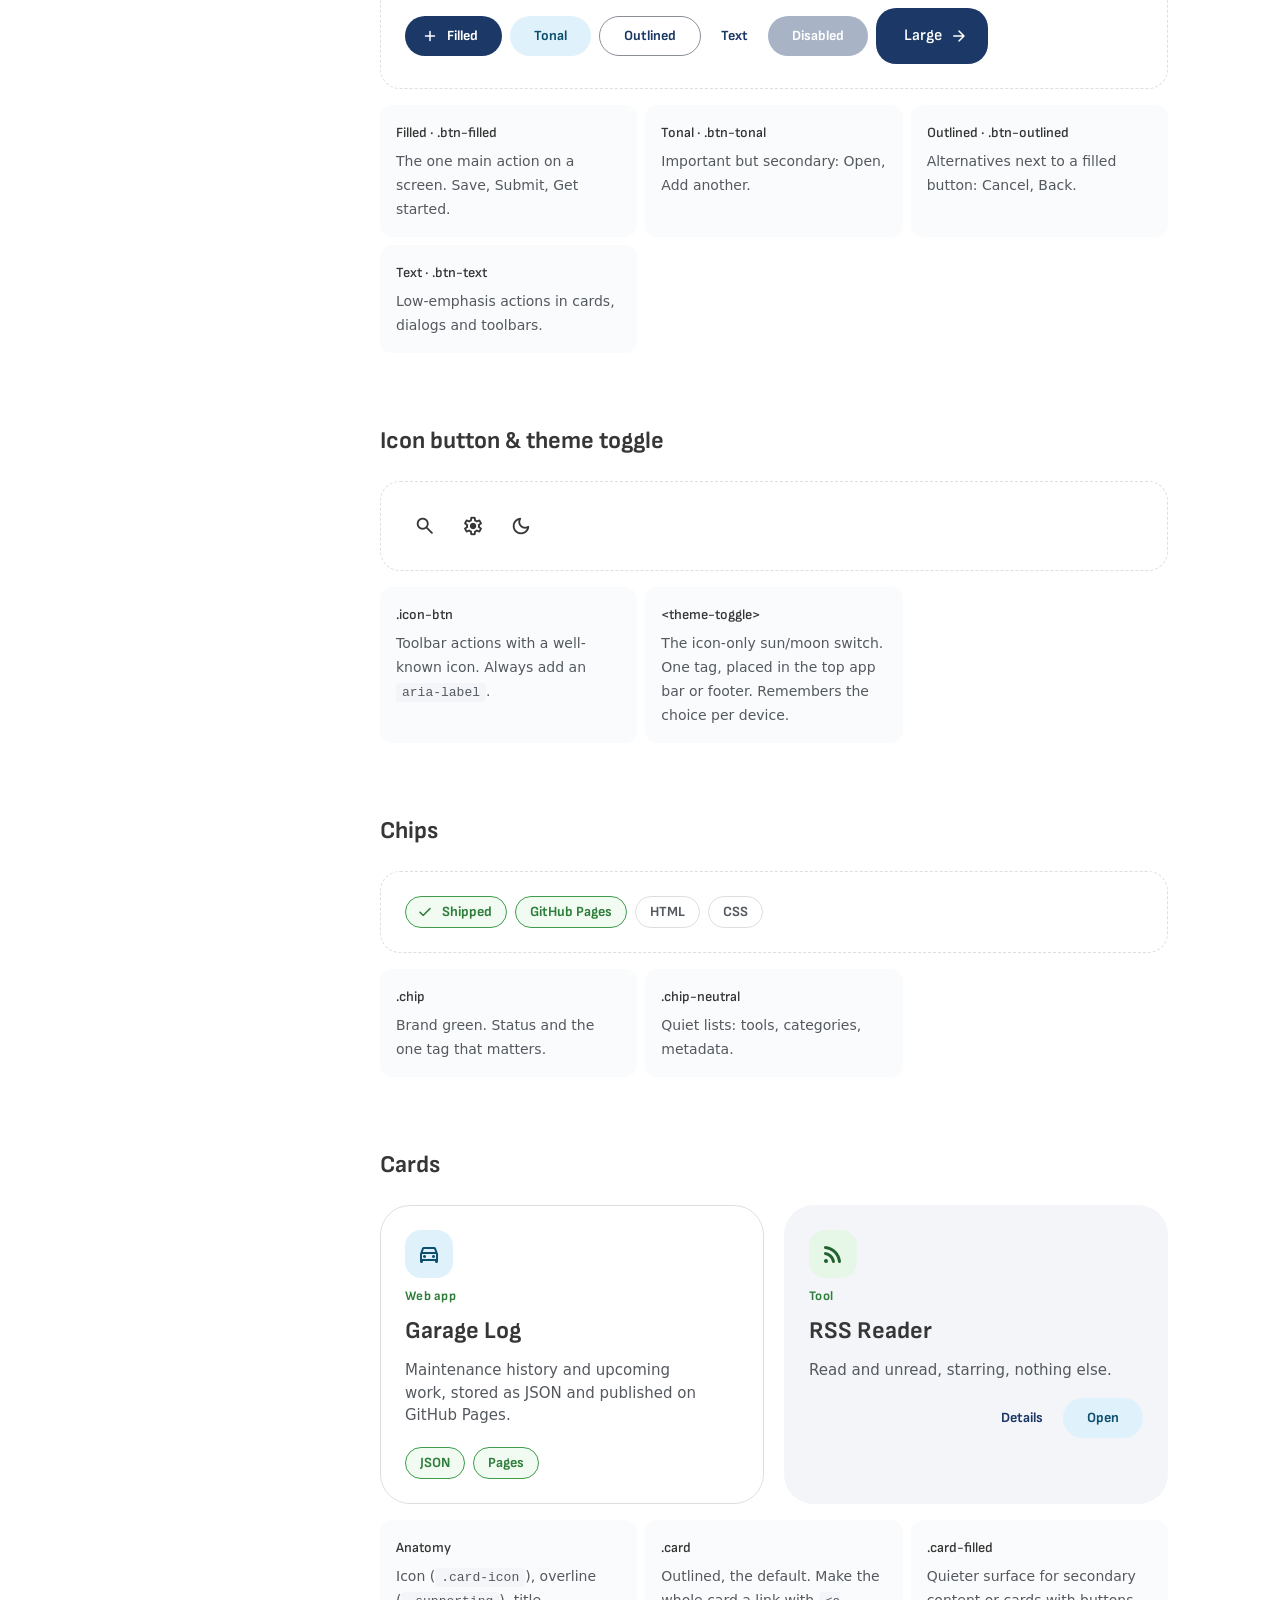
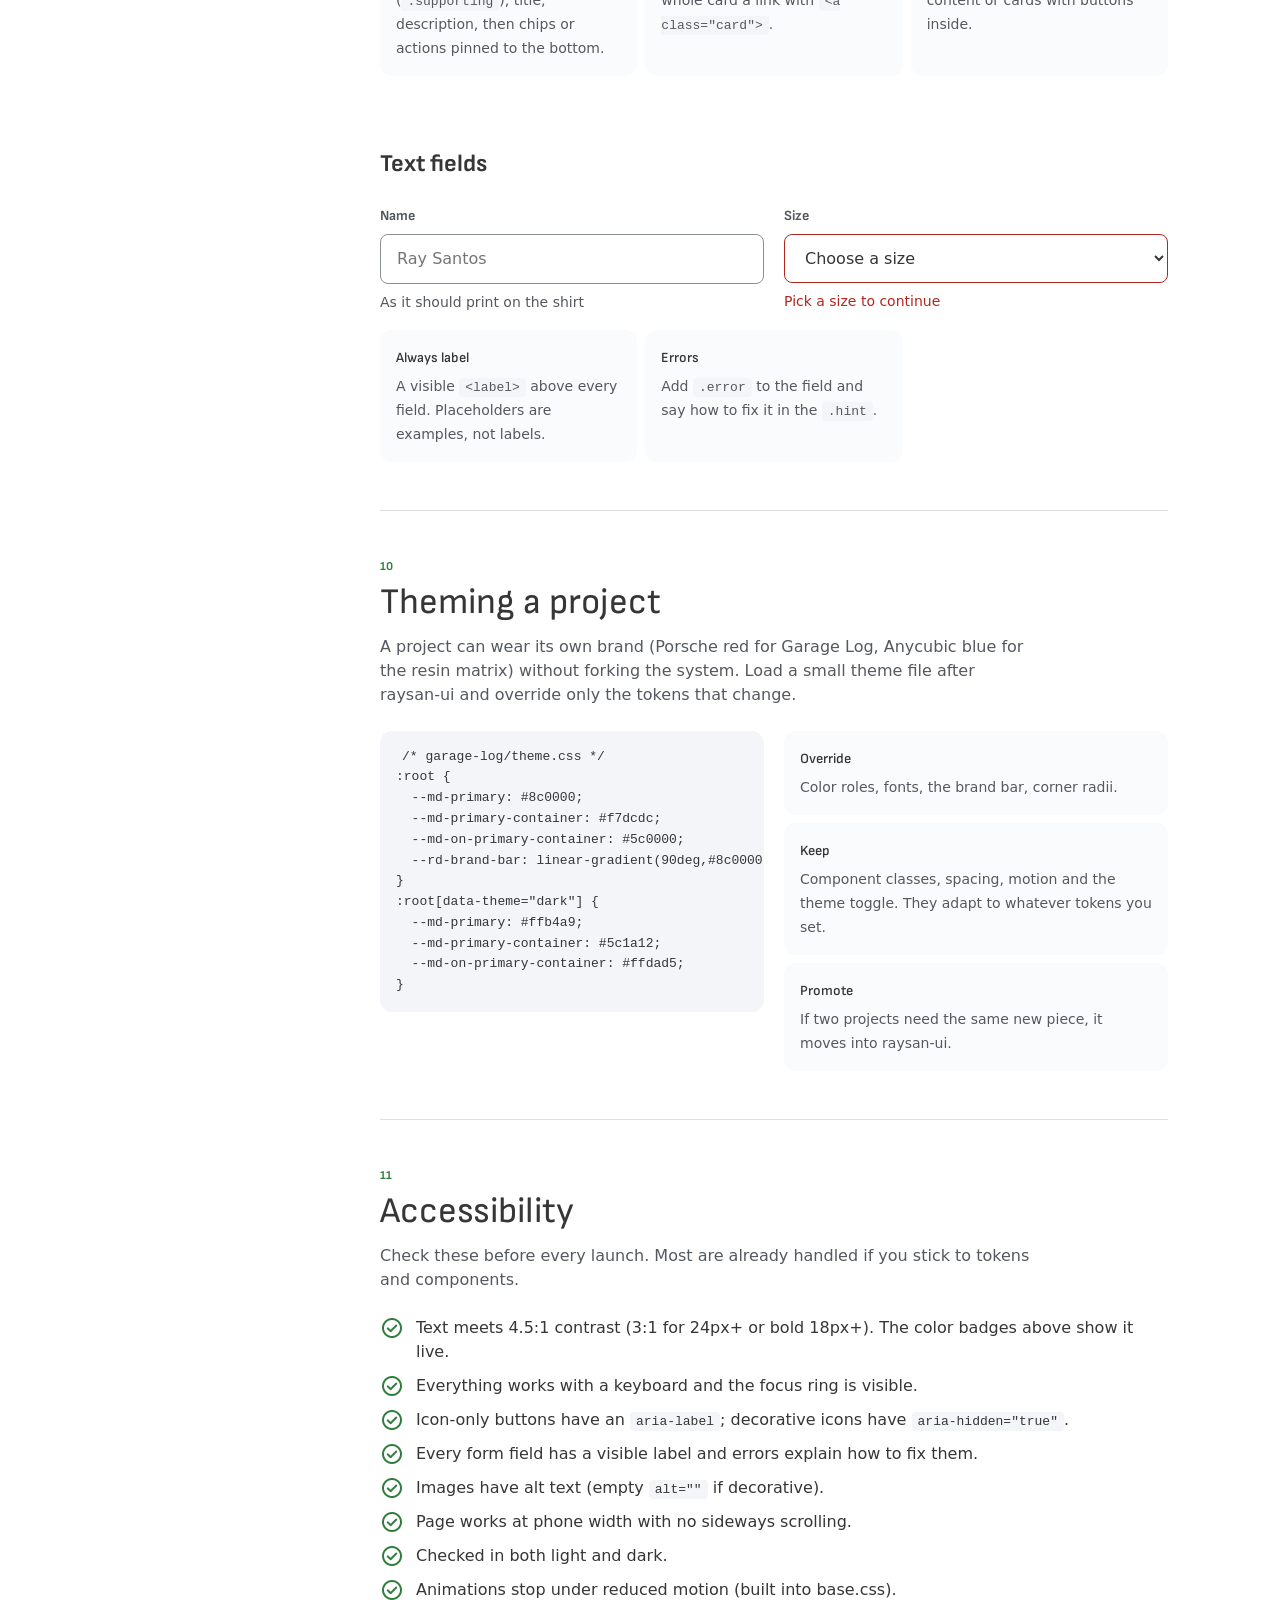
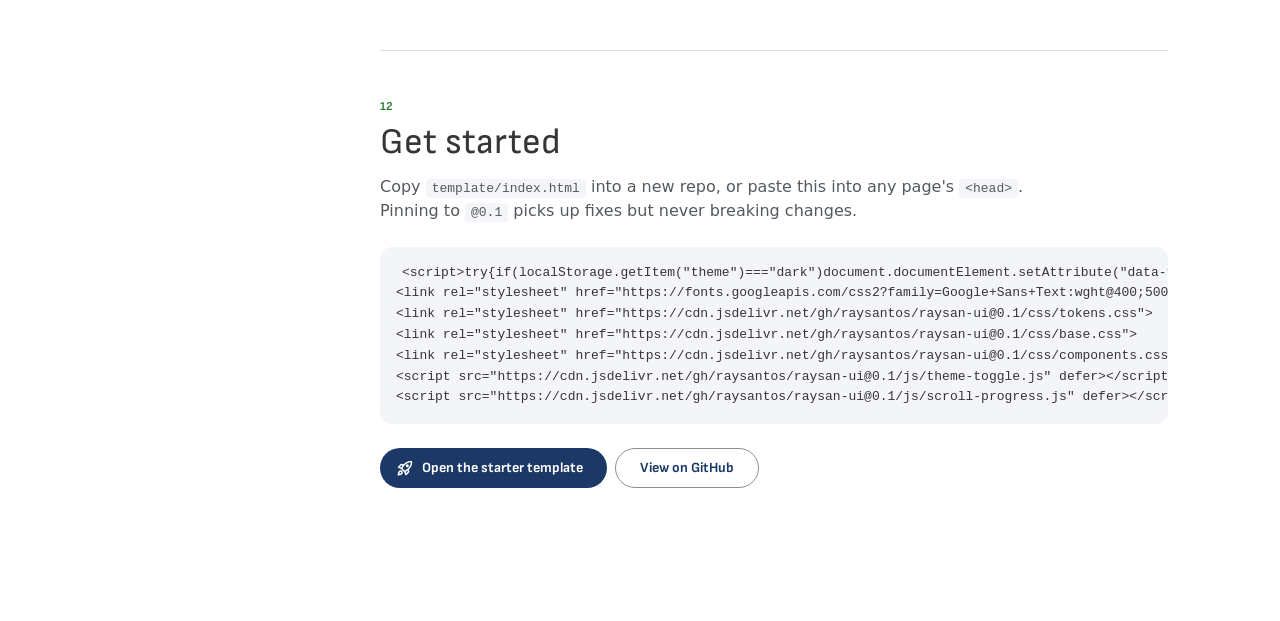
==== commit fb3d19d7: "Add .hero-gradient: animated 400% gradient that drifts over 15s, as on the site Co-Authored-By: Clau" ====
--- a/index.html
+++ b/index.html
@@ -55,7 +55,7 @@
         <p class="overline">Design system · <a class="g-version" href="https://github.com/raysantos/raysan-ui/releases/tag/v0.1.1" title="Release notes on GitHub">v0.1.1</a></p>
         <h1 class="display-m">raysan-ui guidelines</h1>
         <p class="body-l muted" style="max-width:62ch">How every Raysan Designs site and app looks, reads and behaves. Built on Material Design 3, tuned to the raysandesigns.com look: calm surfaces, outlined cards, a coral-to-peach brand bar and a designed dark mode.</p>
-        <div class="g-hero-bar" aria-hidden="true"></div>
+        <div class="g-hero-bar hero-gradient" aria-hidden="true"></div>
       </div>
 
       <!-- 01 Principles -->
@@ -93,9 +93,9 @@
             <p>The hero gradient along the bottom of the top app bar, growing left to right as you read, with the colors slowly drifting. The default header for every page; scroll this one to see it. Add <code>.scroll-progress</code> inside the header and load <code>scroll-progress.js</code>.</p>
           </div>
           <div class="card">
-            <div style="height:56px;border-radius:var(--shape-l);background:var(--rd-hero-grad)"></div>
+            <div class="hero-gradient" style="height:96px;border-radius:var(--shape-l)"></div>
             <p class="supporting">Hero gradient</p>
-            <p>Coral, peach, sky, teal. Hero moments and case study covers only, never behind body text. Token: <code>--rd-hero-grad</code>.</p>
+            <p>Coral, peach, sky and teal, stretched 4× wider than the box and drifting over 15 seconds, so you only see one part at a time. Hero bands, case study covers and logo tiles; never behind body text. Use <code>.hero-gradient</code>, not the raw <code>--rd-hero-grad</code> token.</p>
           </div>
         </div>
       </section>
--- a/css/components.css
+++ b/css/components.css
@@ -83,6 +83,15 @@
 .top-app-bar.scrolled { background: var(--md-surface-container); }
 .top-app-bar.scrolled .brand-mark::after { background: var(--md-surface-container); }
 
+/* ---------- Hero gradient (animated, as on raysandesigns.com) ----------
+   The gradient is 4x wider than its box and drifts over 15s, so only one
+   stretch shows at a time: peachy coral, then sky and teal, then back.
+   Use on hero bands, case study covers, logo tiles, the contact card. */
+.hero-gradient {
+  background: var(--rd-hero-grad); background-size: 400% 400%;
+  animation: rd-gradient-shift 15s ease infinite;
+}
+
 /* Reading progress: hero-gradient line that grows as the page scrolls (js/scroll-progress.js) */
 .scroll-progress {
   position: absolute; left: 0; right: 0; bottom: -1px; height: 5px; z-index: 2; pointer-events: none;
--- a/docs/guidelines.css
+++ b/docs/guidelines.css
@@ -23,7 +23,7 @@
 
 /* Sections */
 .g-hero { display: grid; gap: 16px; padding-bottom: 40px; }
-.g-hero-bar { height: 8px; max-width: 320px; border-radius: var(--shape-full); background: var(--rd-hero-grad); }
+.g-hero-bar { height: 8px; max-width: 320px; border-radius: var(--shape-full); }
 .g-section { padding-block: 48px; border-top: 1px solid var(--md-outline-variant); scroll-margin-top: 72px; }
 .g-section > .overline { margin-bottom: 8px; }
 .g-section > h2 { font: var(--headline-l); margin-bottom: 12px; }
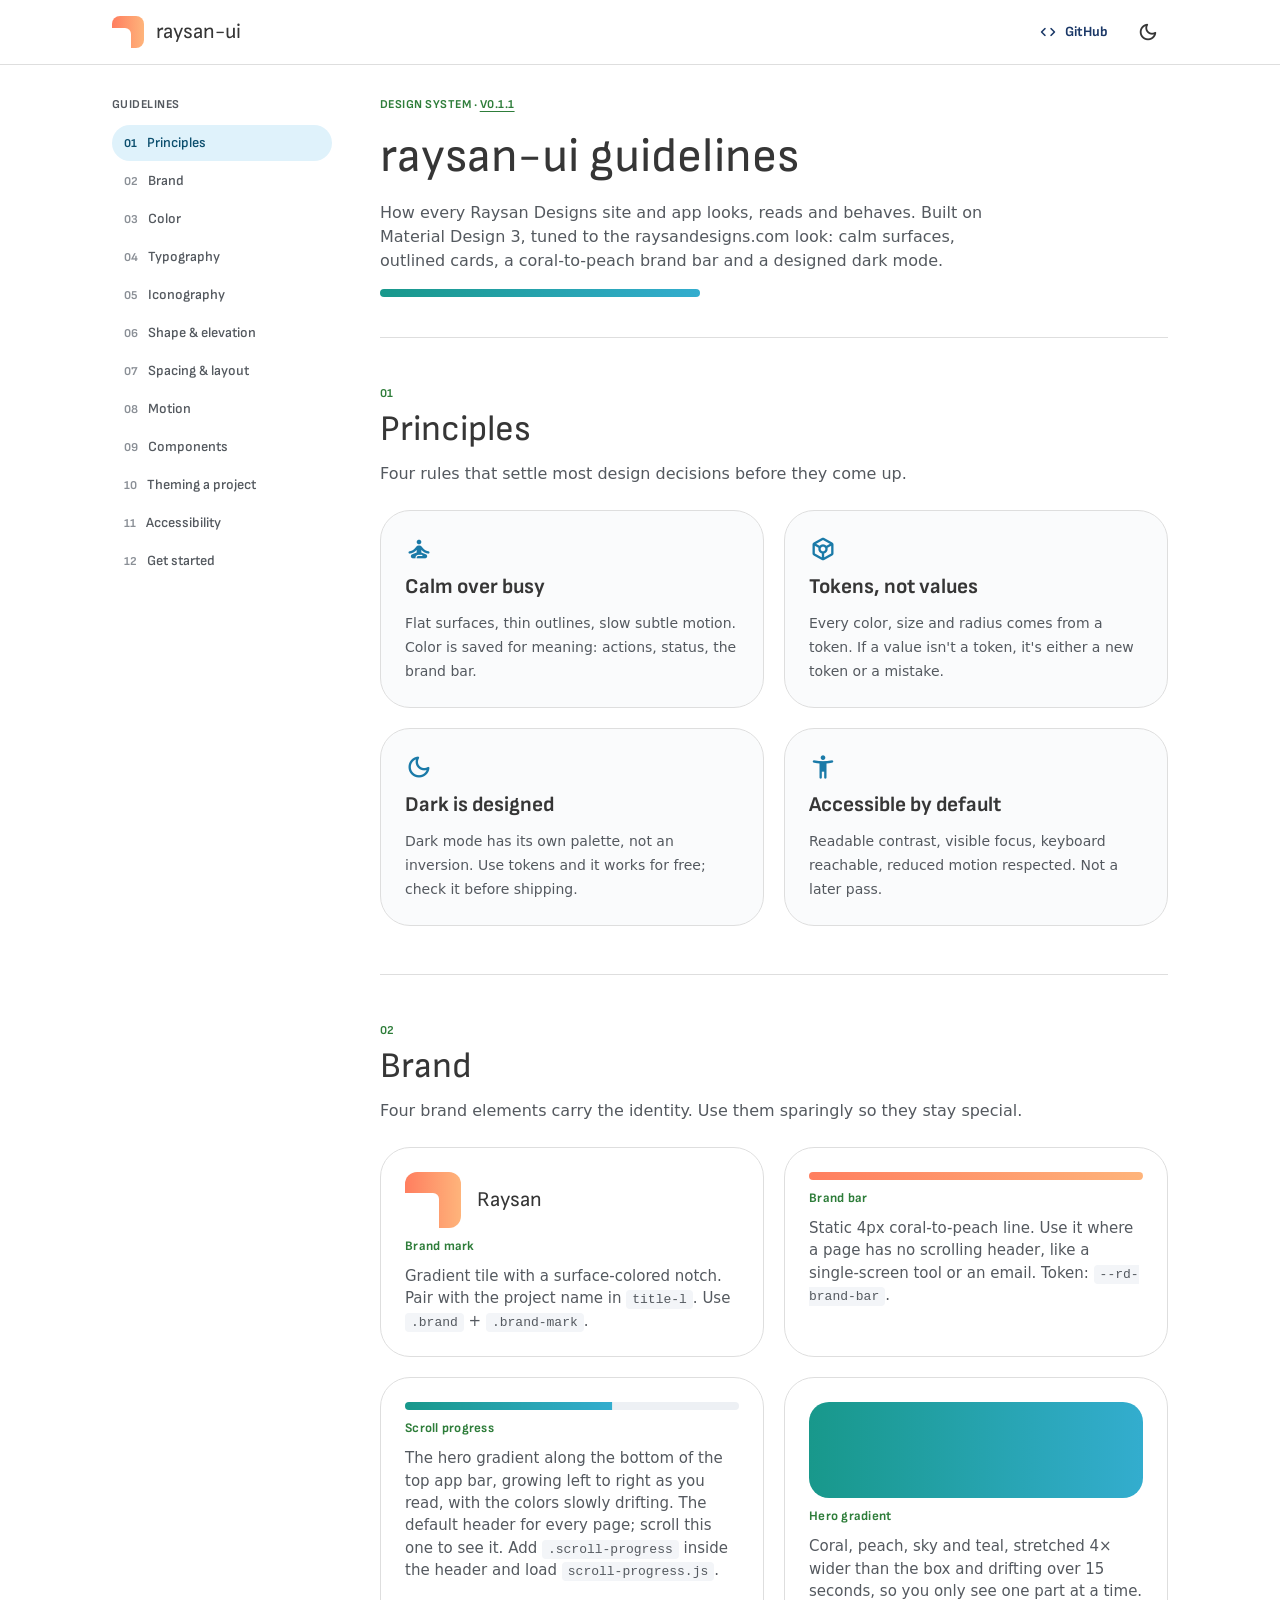
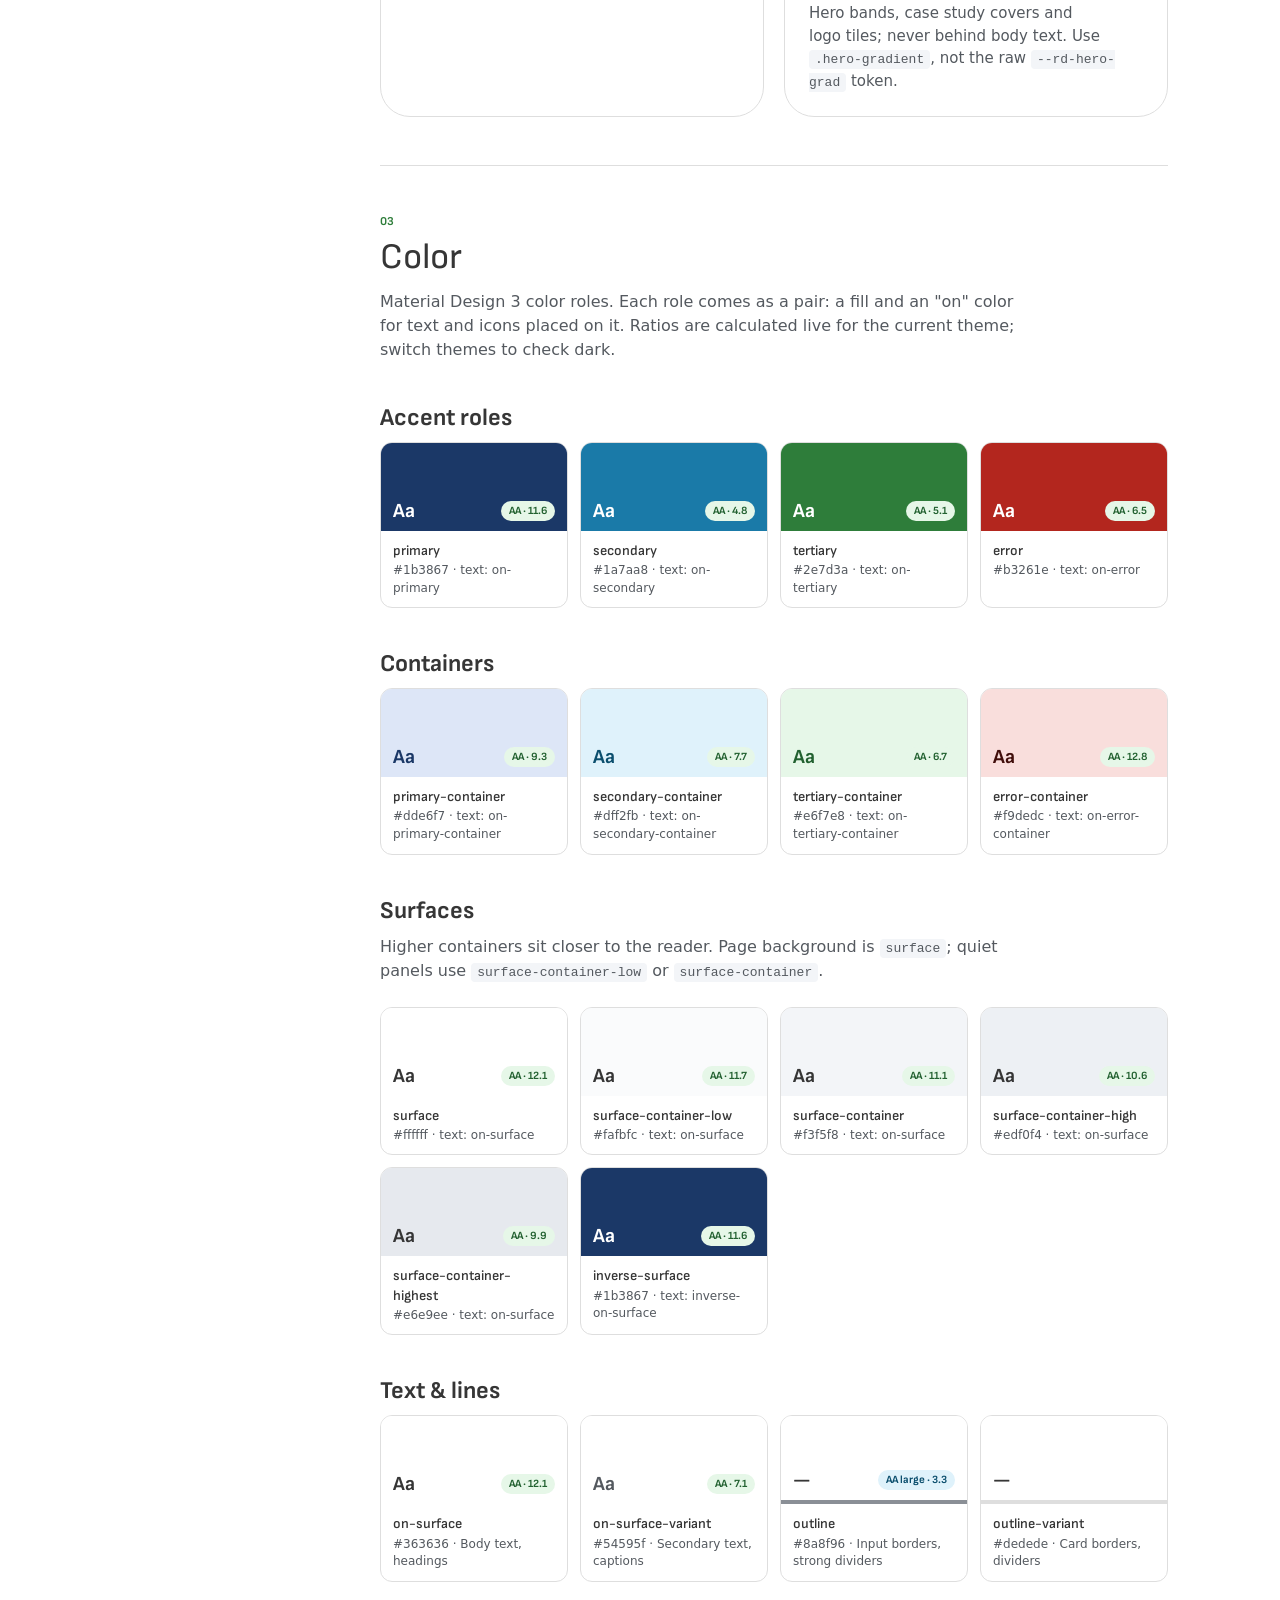
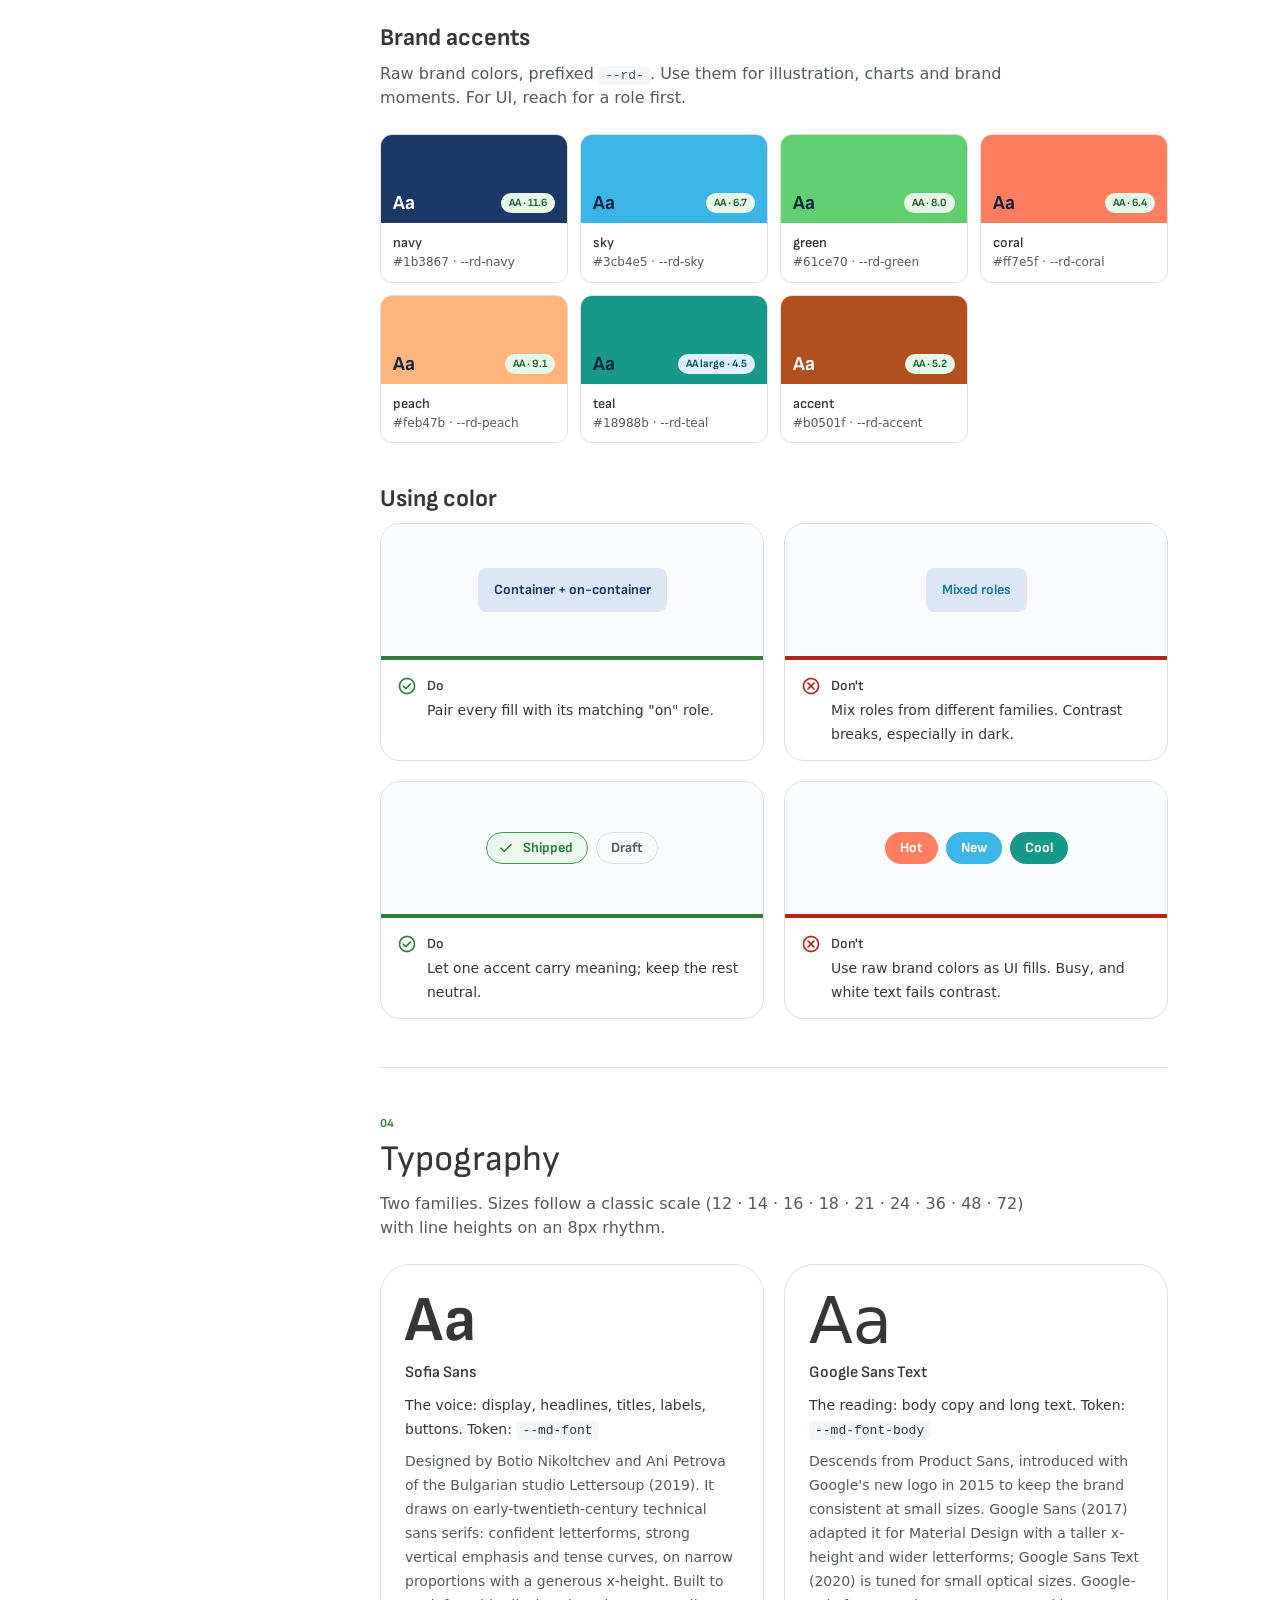
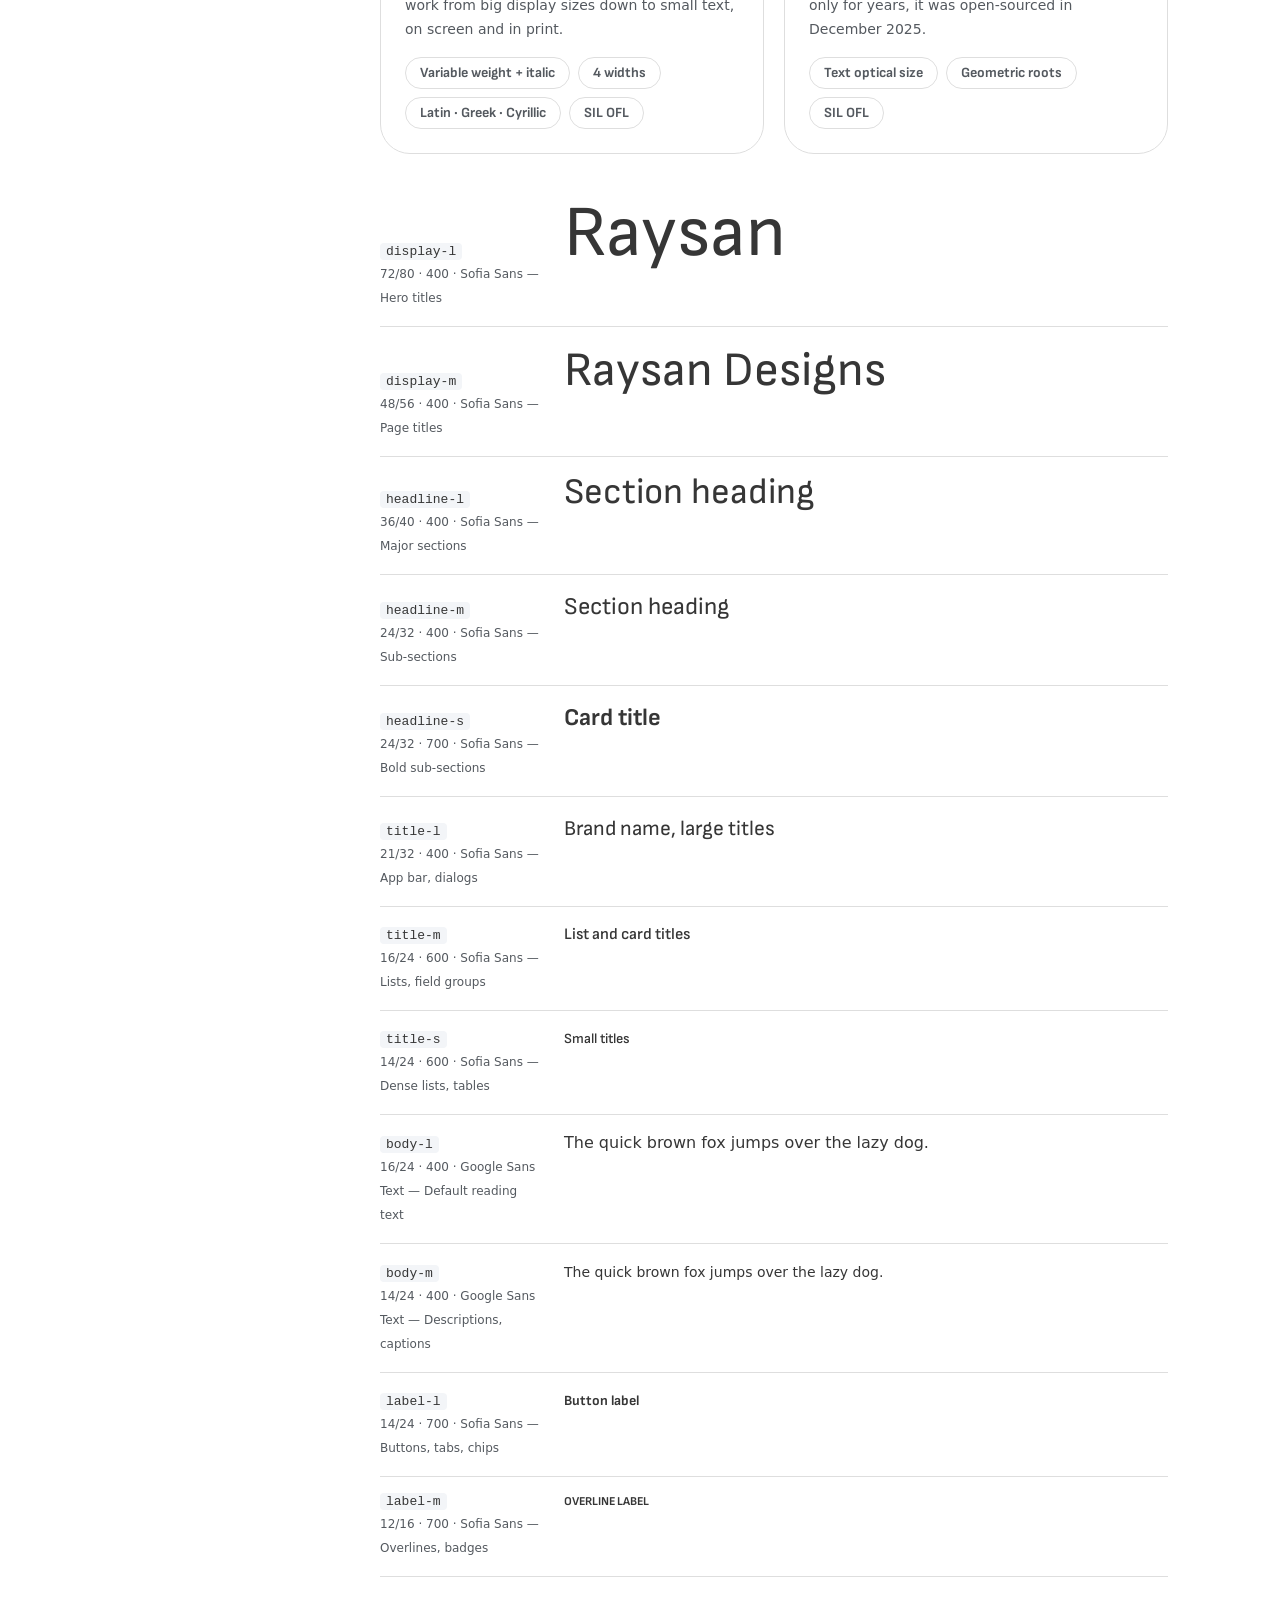
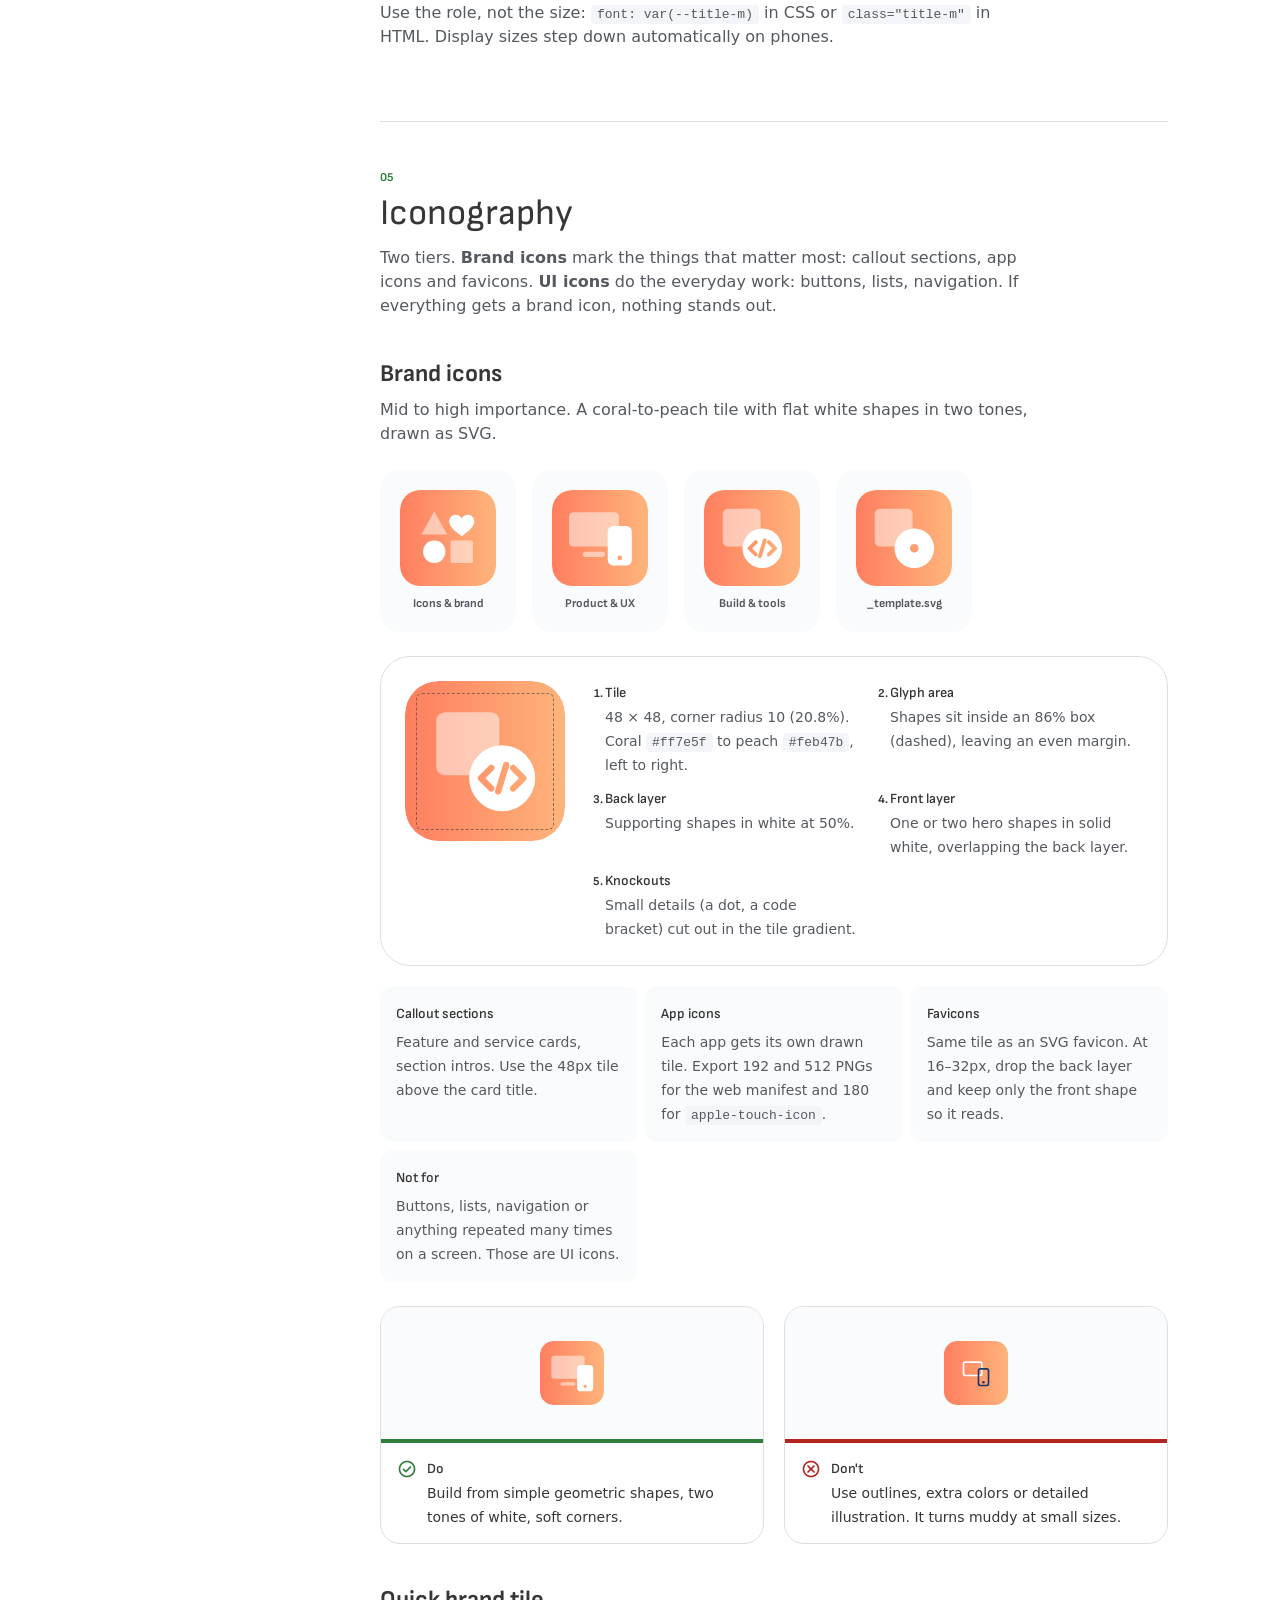
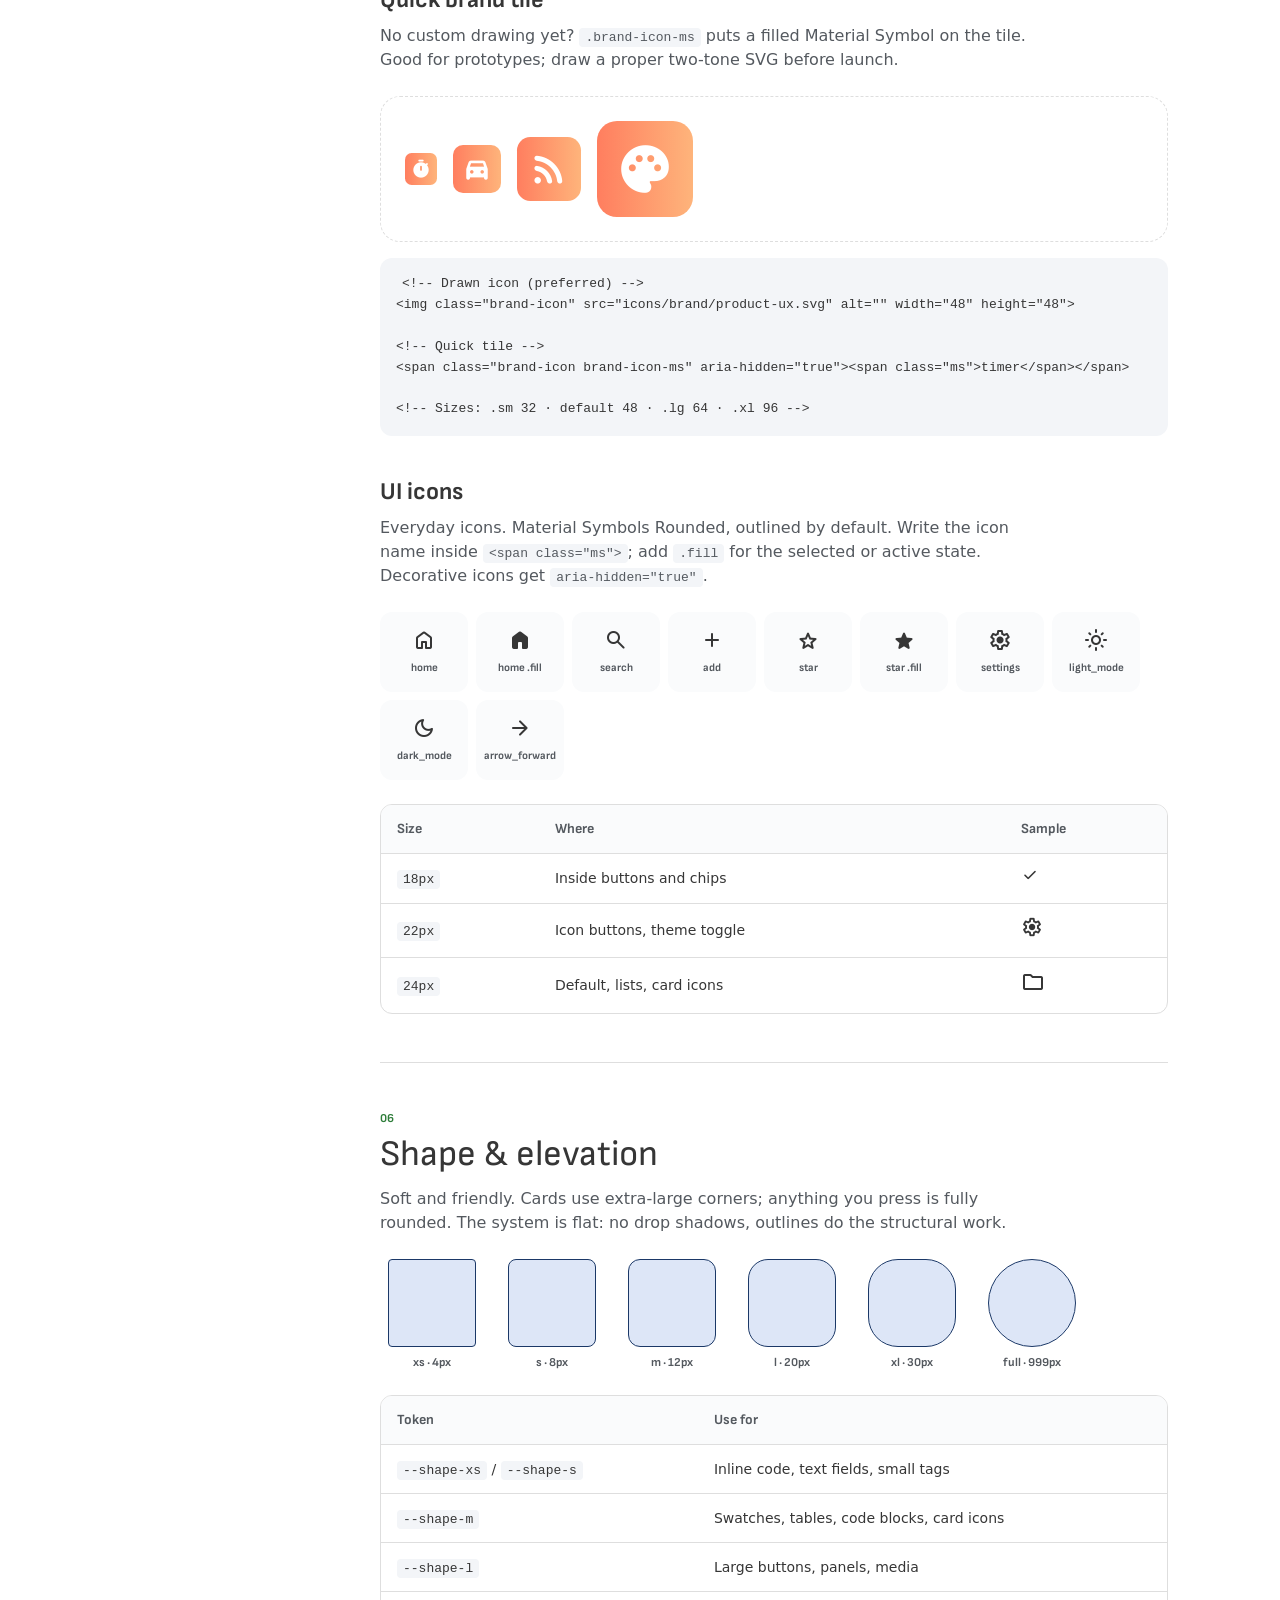
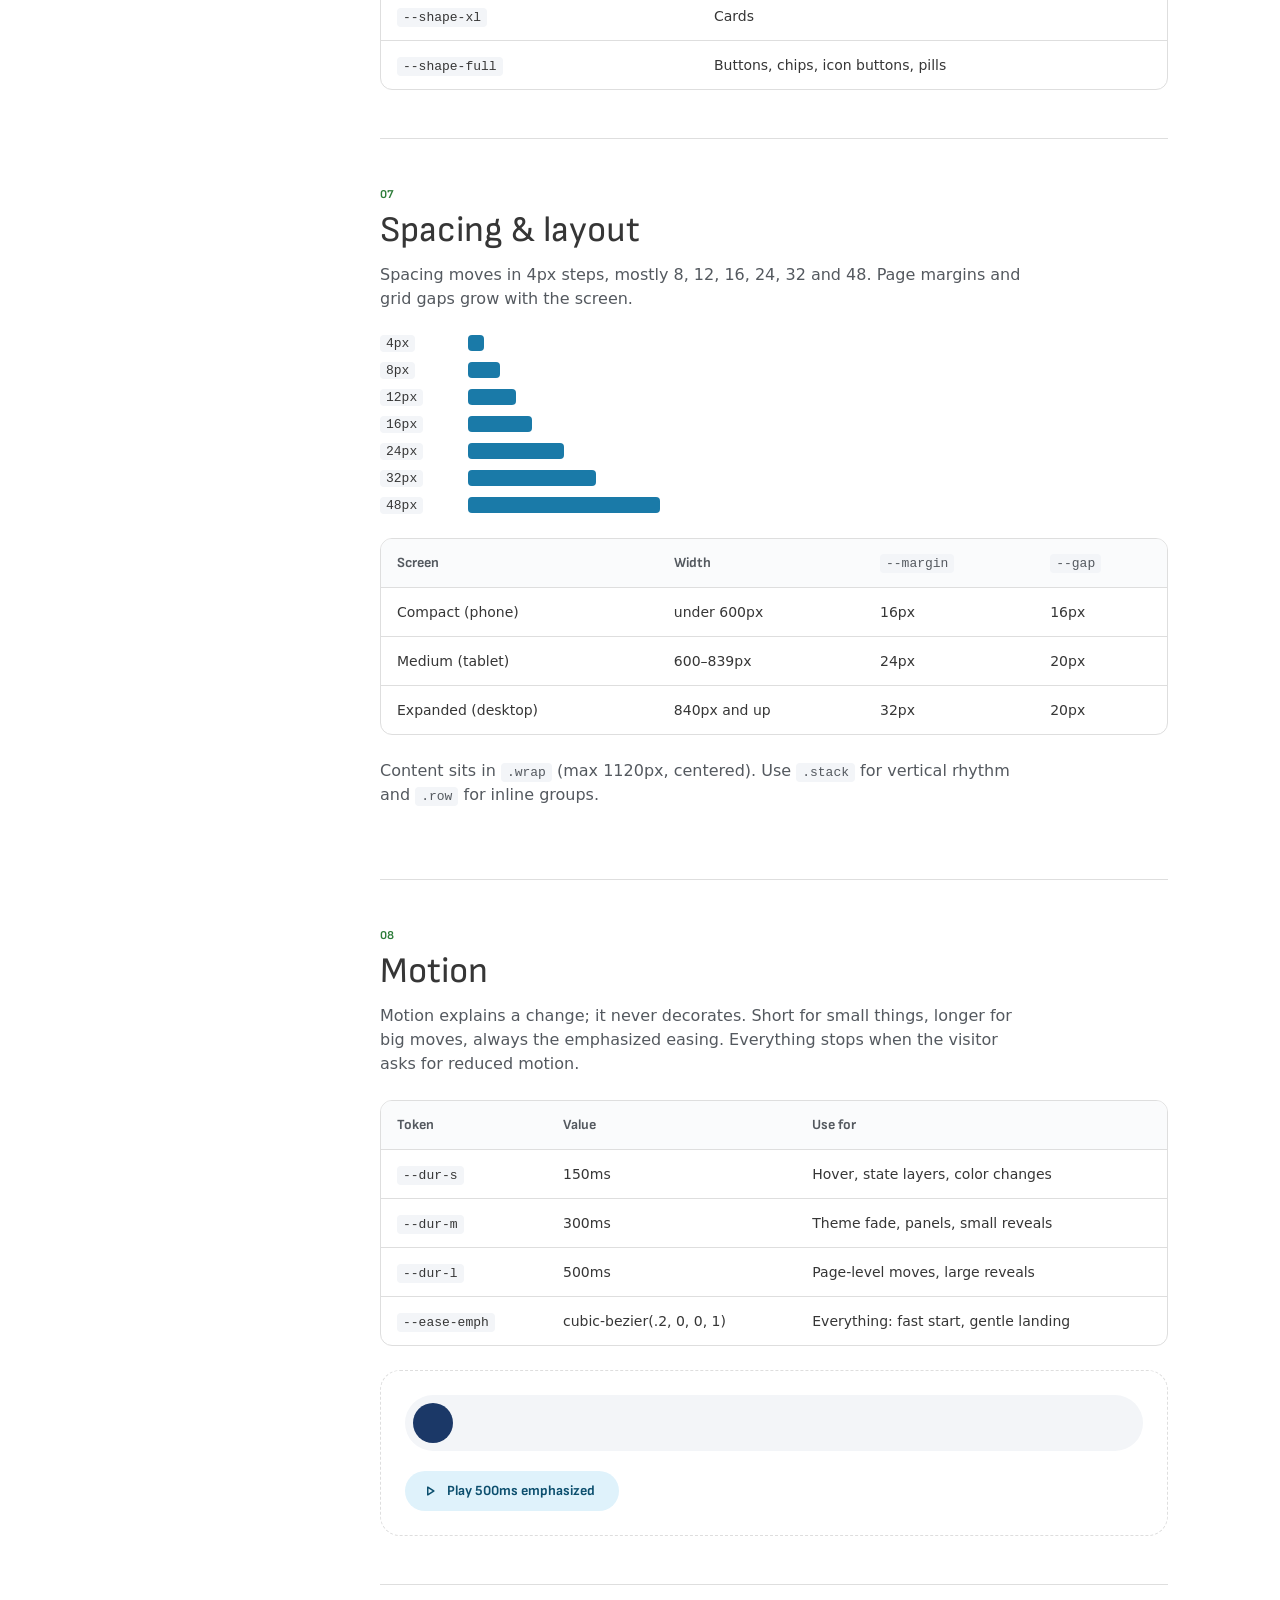
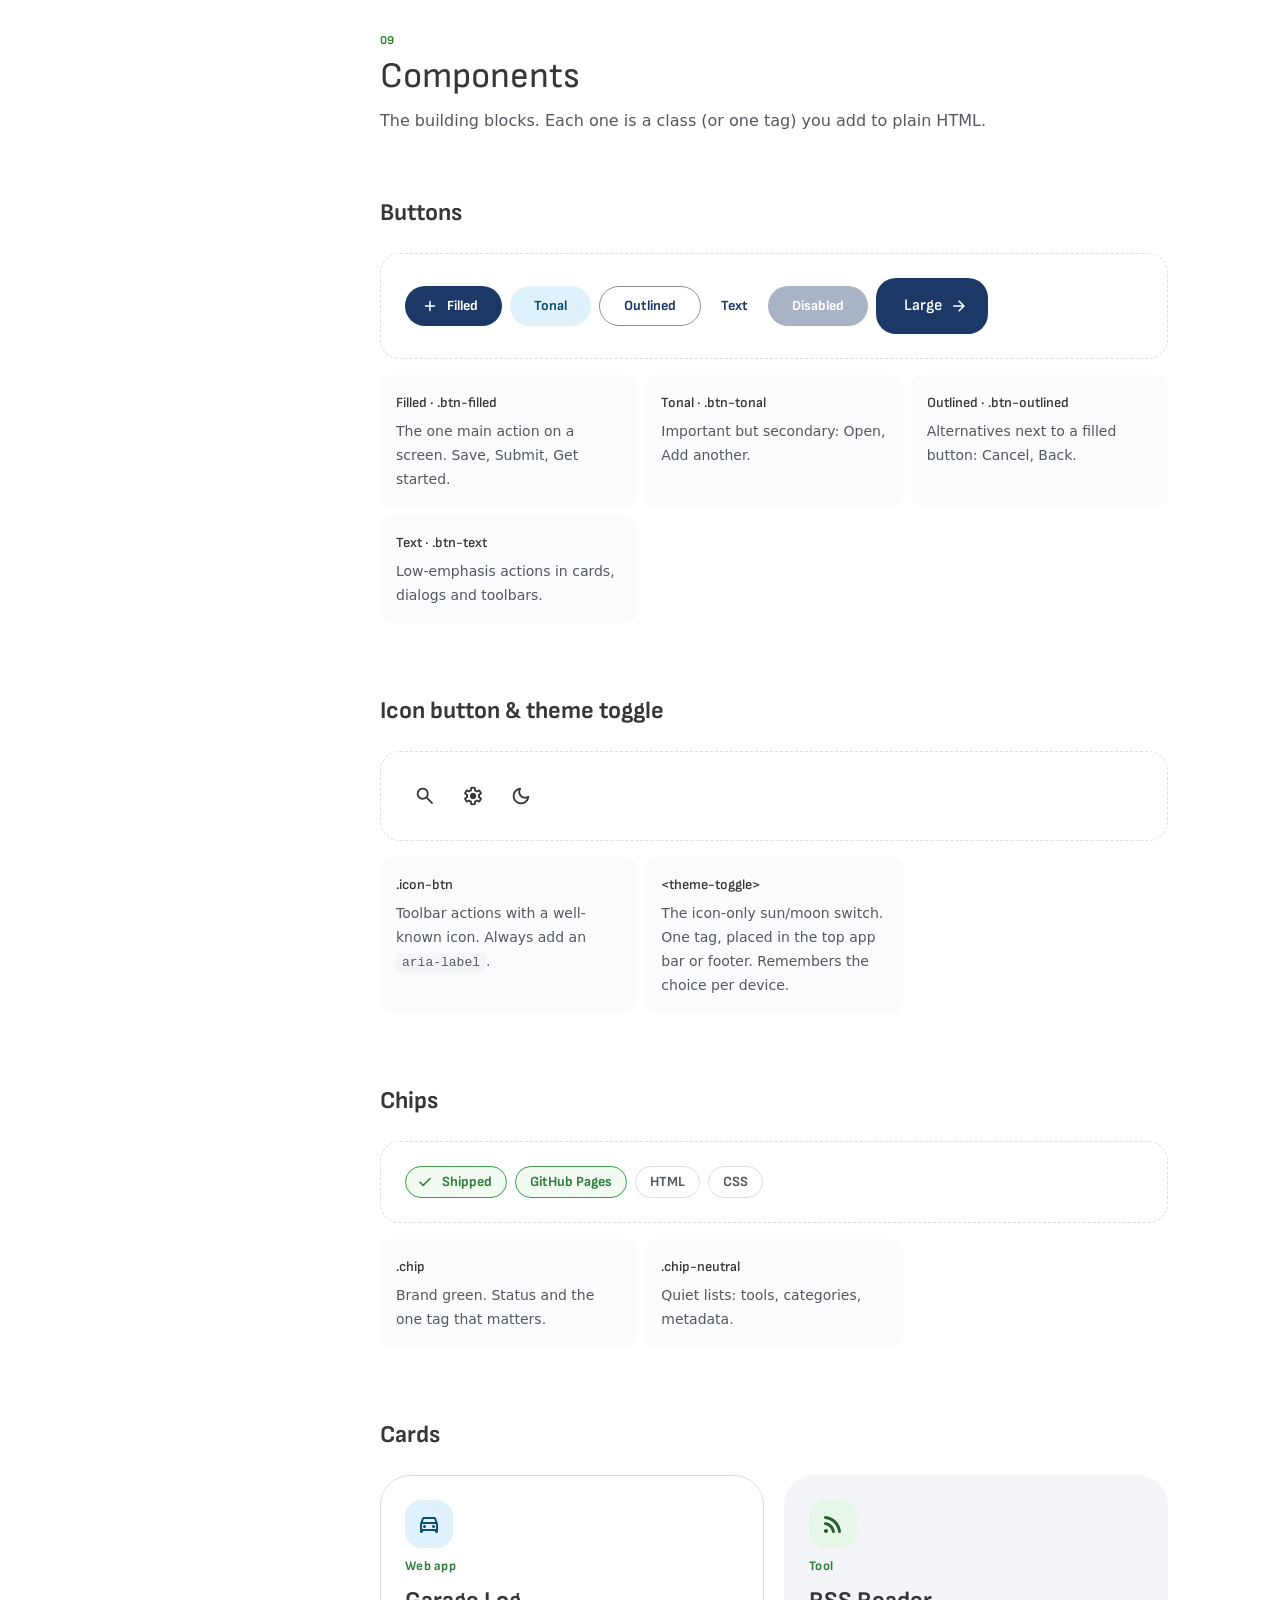
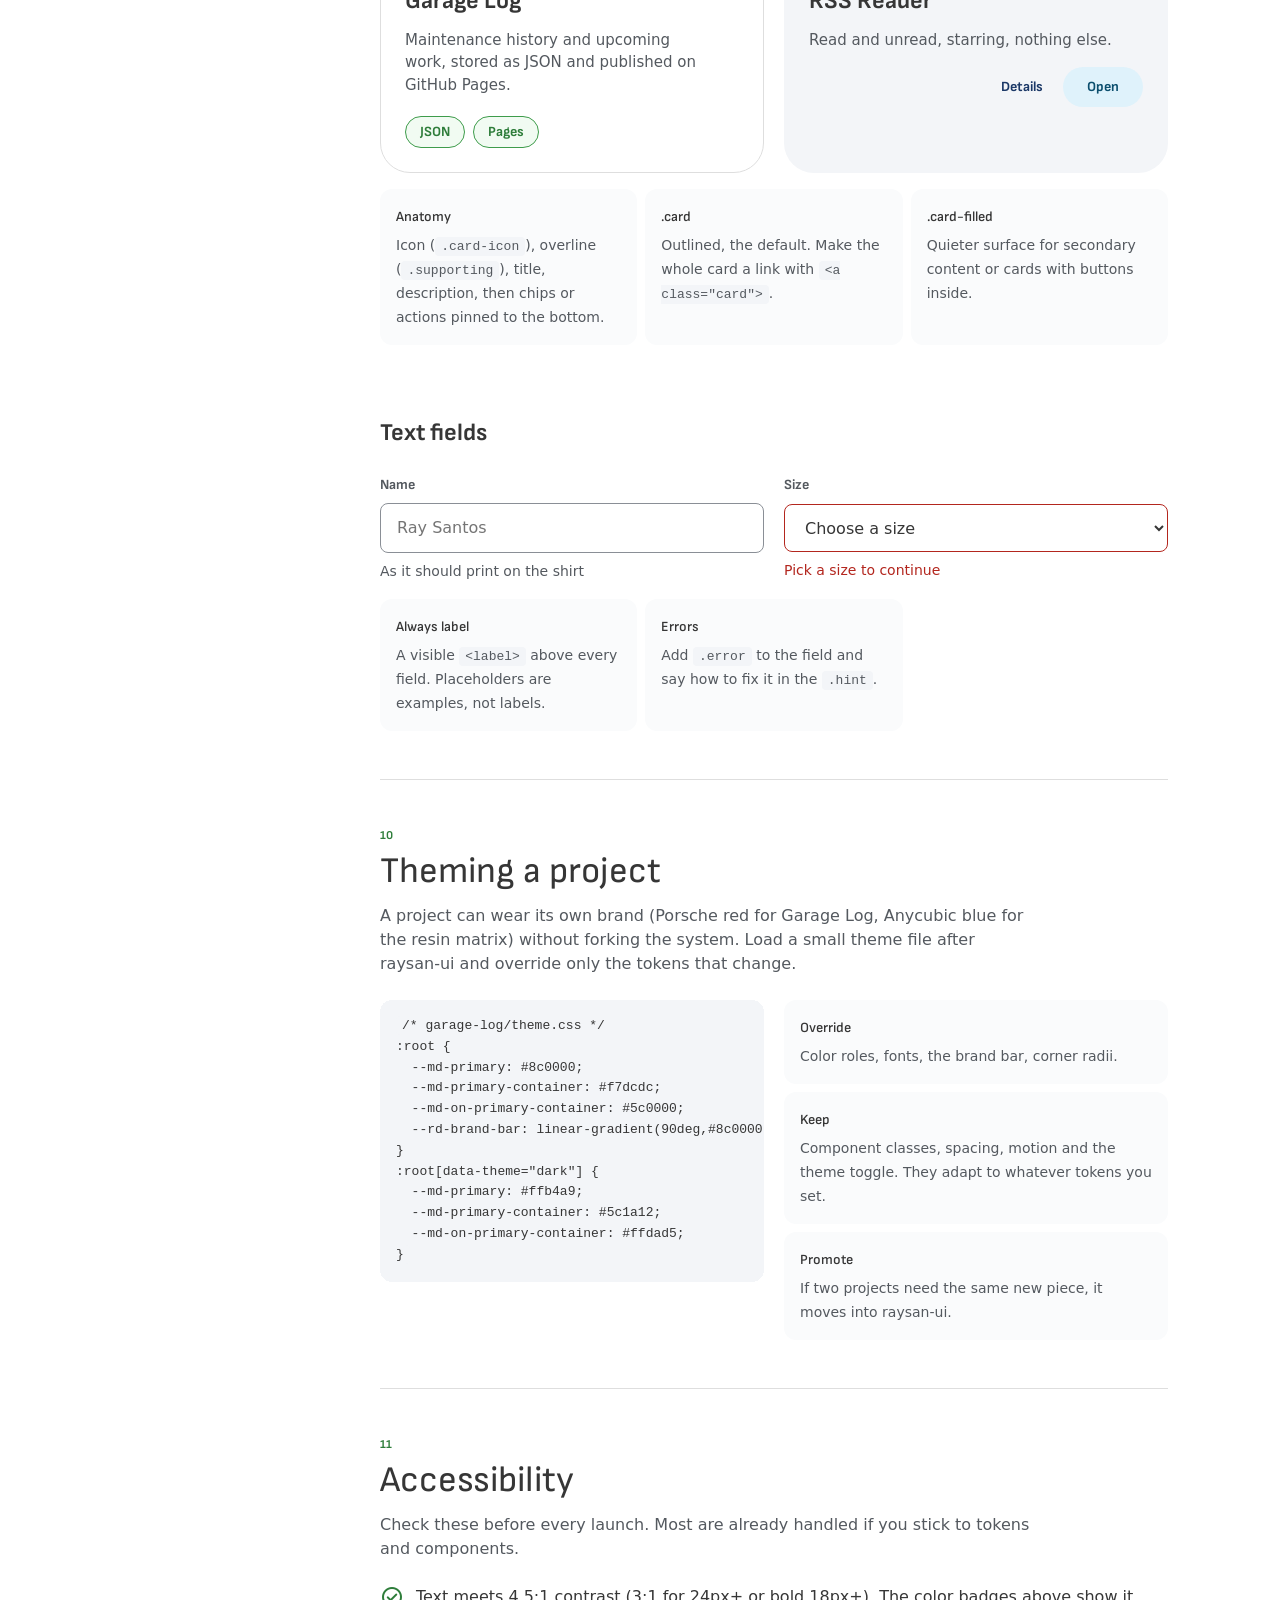
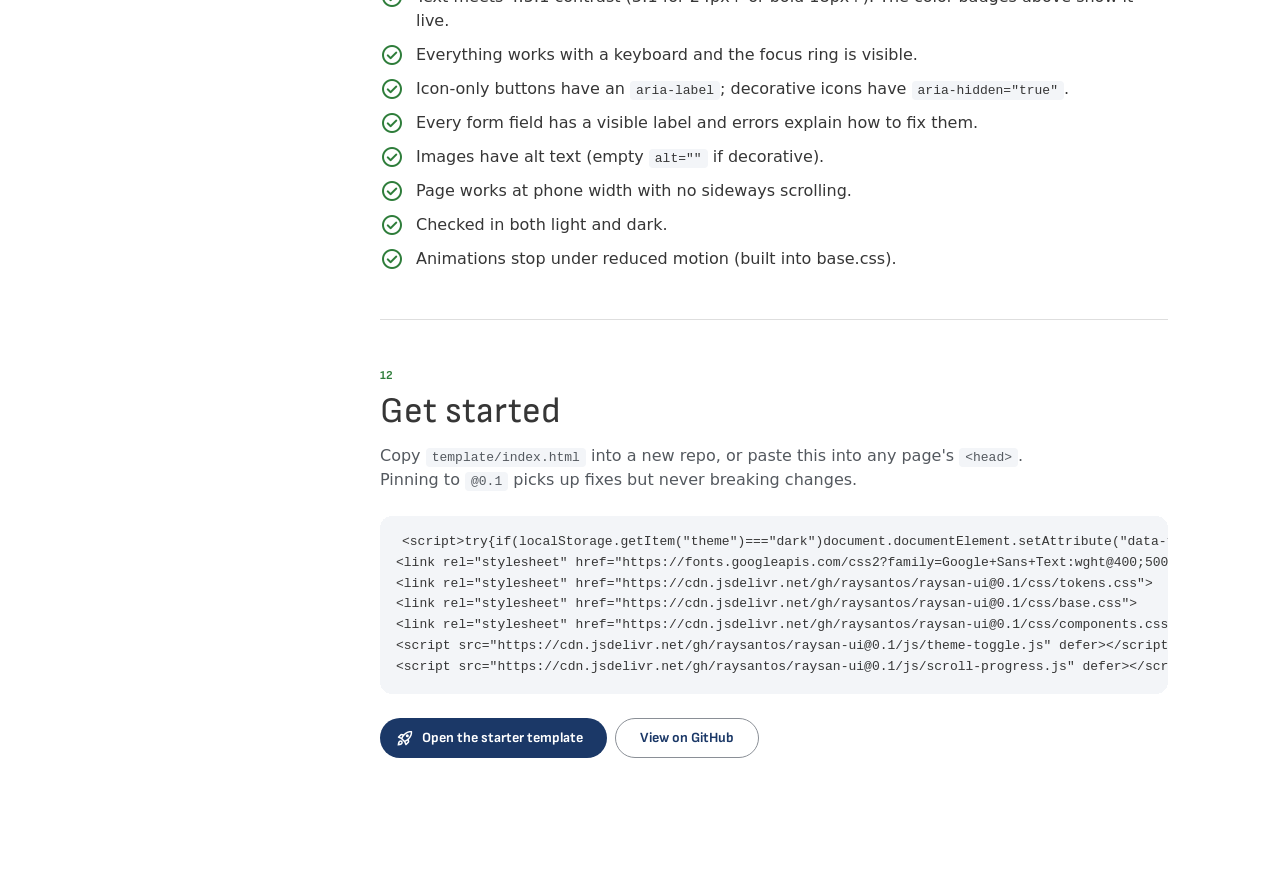
==== commit c6009416: "Brand icons: two-tone gradient tiles for callouts, app icons and favicons Adds icons/brand/ (site se" ====
--- a/index.html
+++ b/index.html
@@ -173,7 +173,72 @@
       <section class="g-section" id="icons">
         <p class="overline">05</p>
         <h2>Iconography</h2>
-        <p class="g-lede">Material Symbols Rounded, outlined by default. Write the icon name inside <code>&lt;span class="ms"&gt;</code>; add <code>.fill</code> for the selected or active state. Decorative icons get <code>aria-hidden="true"</code>.</p>
+        <p class="g-lede">Two tiers. <strong>Brand icons</strong> mark the things that matter most: callout sections, app icons and favicons. <strong>UI icons</strong> do the everyday work: buttons, lists, navigation. If everything gets a brand icon, nothing stands out.</p>
+
+        <h3>Brand icons</h3>
+        <p class="g-lede">Mid to high importance. A coral-to-peach tile with flat white shapes in two tones, drawn as SVG.</p>
+        <div class="g-brand-icons">
+          <figure><img class="brand-icon xl" src="icons/brand/icons-brand.svg" alt=""><figcaption>Icons &amp; brand</figcaption></figure>
+          <figure><img class="brand-icon xl" src="icons/brand/product-ux.svg" alt=""><figcaption>Product &amp; UX</figcaption></figure>
+          <figure><img class="brand-icon xl" src="icons/brand/build-tools.svg" alt=""><figcaption>Build &amp; tools</figcaption></figure>
+          <figure><img class="brand-icon xl" src="icons/brand/_template.svg" alt=""><figcaption>_template.svg</figcaption></figure>
+        </div>
+
+        <div class="stack" style="margin-top:24px">
+          <div class="g-anatomy">
+            <div class="g-anatomy-art">
+              <img src="icons/brand/build-tools.svg" alt="">
+              <span class="g-safe" aria-hidden="true"></span>
+            </div>
+            <ol>
+              <li><b>Tile</b>48 × 48, corner radius 10 (20.8%). Coral <code>#ff7e5f</code> to peach <code>#feb47b</code>, left to right.</li>
+              <li><b>Glyph area</b>Shapes sit inside an 86% box (dashed), leaving an even margin.</li>
+              <li><b>Back layer</b>Supporting shapes in white at 50%.</li>
+              <li><b>Front layer</b>One or two hero shapes in solid white, overlapping the back layer.</li>
+              <li><b>Knockouts</b>Small details (a dot, a code bracket) cut out in the tile gradient.</li>
+            </ol>
+          </div>
+          <div class="g-when">
+            <div><b>Callout sections</b>Feature and service cards, section intros. Use the 48px tile above the card title.</div>
+            <div><b>App icons</b>Each app gets its own drawn tile. Export 192 and 512 PNGs for the web manifest and 180 for <code>apple-touch-icon</code>.</div>
+            <div><b>Favicons</b>Same tile as an SVG favicon. At 16–32px, drop the back layer and keep only the front shape so it reads.</div>
+            <div><b>Not for</b>Buttons, lists, navigation or anything repeated many times on a screen. Those are UI icons.</div>
+          </div>
+        </div>
+
+        <div class="g-grid-2" style="margin-top:24px">
+          <div class="g-dd do">
+            <div class="stage"><img class="brand-icon lg" src="icons/brand/product-ux.svg" alt=""></div>
+            <div class="verdict"><span class="ms" aria-hidden="true">check_circle</span><div><b>Do</b>Build from simple geometric shapes, two tones of white, soft corners.</div></div>
+          </div>
+          <div class="g-dd dont">
+            <div class="stage">
+              <span class="brand-icon lg" style="display:grid;place-items:center;background:var(--rd-brand-bar)" aria-hidden="true">
+                <svg viewBox="0 0 48 48" width="40" height="40"><rect x="9" y="11" width="22" height="16" rx="2" fill="none" stroke="#fff" stroke-width="2"/><rect x="27" y="19" width="12" height="20" rx="2" fill="none" stroke="#1b3867" stroke-width="2"/><circle cx="33" cy="35" r="1.5" fill="#1b3867"/></svg>
+              </span>
+            </div>
+            <div class="verdict"><span class="ms" aria-hidden="true">cancel</span><div><b>Don't</b>Use outlines, extra colors or detailed illustration. It turns muddy at small sizes.</div></div>
+          </div>
+        </div>
+
+        <h3>Quick brand tile</h3>
+        <p class="g-lede">No custom drawing yet? <code>.brand-icon-ms</code> puts a filled Material Symbol on the tile. Good for prototypes; draw a proper two-tone SVG before launch.</p>
+        <div class="g-demo row" style="gap:16px">
+          <span class="brand-icon brand-icon-ms sm" aria-hidden="true"><span class="ms">timer</span></span>
+          <span class="brand-icon brand-icon-ms" aria-hidden="true"><span class="ms">directions_car</span></span>
+          <span class="brand-icon brand-icon-ms lg" aria-hidden="true"><span class="ms">rss_feed</span></span>
+          <span class="brand-icon brand-icon-ms xl" aria-hidden="true"><span class="ms">palette</span></span>
+        </div>
+<pre class="g-code" style="margin-top:16px"><code>&lt;!-- Drawn icon (preferred) --&gt;
+&lt;img class="brand-icon" src="icons/brand/product-ux.svg" alt="" width="48" height="48"&gt;
+
+&lt;!-- Quick tile --&gt;
+&lt;span class="brand-icon brand-icon-ms" aria-hidden="true"&gt;&lt;span class="ms"&gt;timer&lt;/span&gt;&lt;/span&gt;
+
+&lt;!-- Sizes: .sm 32 · default 48 · .lg 64 · .xl 96 --&gt;</code></pre>
+
+        <h3>UI icons</h3>
+        <p class="g-lede">Everyday icons. Material Symbols Rounded, outlined by default. Write the icon name inside <code>&lt;span class="ms"&gt;</code>; add <code>.fill</code> for the selected or active state. Decorative icons get <code>aria-hidden="true"</code>.</p>
         <div class="g-icons">
           <div class="g-icon"><span class="ms" aria-hidden="true">home</span><span>home</span></div>
           <div class="g-icon"><span class="ms fill" aria-hidden="true">home</span><span>home .fill</span></div>
--- a/css/components.css
+++ b/css/components.css
@@ -59,6 +59,20 @@
 a.card { transition: border-color var(--dur-s); }
 a.card:hover { border-color: var(--md-outline); }
 
+/* ---------- Brand icons (mid to high importance) ----------
+   Coral-to-peach tile with flat two-tone white shapes (50% back, 100% front).
+   Use the drawn SVGs in icons/brand/ as <img class="brand-icon">.
+   No custom drawing yet? .brand-icon-ms puts a filled Material Symbol on the tile. */
+.brand-icon { display: block; flex: none; width: 48px; height: 48px; border-radius: 20.8%; }
+.brand-icon.sm { width: 32px; height: 32px; }
+.brand-icon.lg { width: 64px; height: 64px; }
+.brand-icon.xl { width: 96px; height: 96px; }
+.brand-icon-ms { display: grid; place-items: center; background: var(--rd-brand-bar); color: #fff; }
+.brand-icon-ms .ms { font-size: 28px; font-variation-settings: "FILL" 1, "wght" 500, "GRAD" 0, "opsz" 24; }
+.brand-icon-ms.sm .ms { font-size: 20px; }
+.brand-icon-ms.lg .ms { font-size: 38px; }
+.brand-icon-ms.xl .ms { font-size: 56px; }
+
 /* ---------- Text fields (outlined) ---------- */
 .field { display: grid; gap: 6px; }
 .field label { font: var(--label-l); color: var(--md-on-surface-variant); }
--- a/docs/guidelines.css
+++ b/docs/guidelines.css
@@ -123,3 +123,18 @@
 .g-foot .wrap { display: flex; justify-content: space-between; align-items: center; gap: 16px; color: var(--md-on-surface-variant); font: var(--body-m); }
 .g-version { color: inherit; text-decoration: underline; text-underline-offset: 3px; text-decoration-thickness: 1px; }
 .g-version:hover { text-decoration-thickness: 2px; }
+
+/* Brand icons */
+.g-brand-icons { display: flex; flex-wrap: wrap; gap: 16px; }
+.g-brand-icons figure { display: grid; justify-items: center; gap: 10px; padding: 20px 16px; min-width: 136px; border-radius: var(--shape-l); background: var(--md-surface-container-low); }
+.g-brand-icons figcaption { font: var(--label-m); color: var(--md-on-surface-variant); }
+.g-anatomy { display: grid; gap: 20px; padding: 24px; border: 1px solid var(--md-outline-variant); border-radius: var(--shape-xl); }
+@media (min-width: 600px) { .g-anatomy { grid-template-columns: 160px minmax(0, 1fr); align-items: start; } }
+.g-anatomy-art { position: relative; width: 160px; height: 160px; }
+.g-anatomy-art img { width: 100%; height: 100%; display: block; border-radius: 20.8%; }
+.g-safe { position: absolute; inset: 7%; border: 1.5px dashed var(--md-on-surface); border-radius: 6px; opacity: .55; }
+.g-anatomy ol { margin: 0; padding-left: 20px; display: grid; gap: 10px; font: var(--body-m); color: var(--md-on-surface-variant); }
+.g-anatomy li::marker { font: var(--label-m); color: var(--md-on-surface); }
+.g-anatomy li b { display: block; font: var(--title-s); color: var(--md-on-surface); }
+.g-anatomy code { white-space: nowrap; }
+@media (min-width: 840px) { .g-anatomy ol { grid-template-columns: 1fr 1fr; column-gap: 32px; } }
